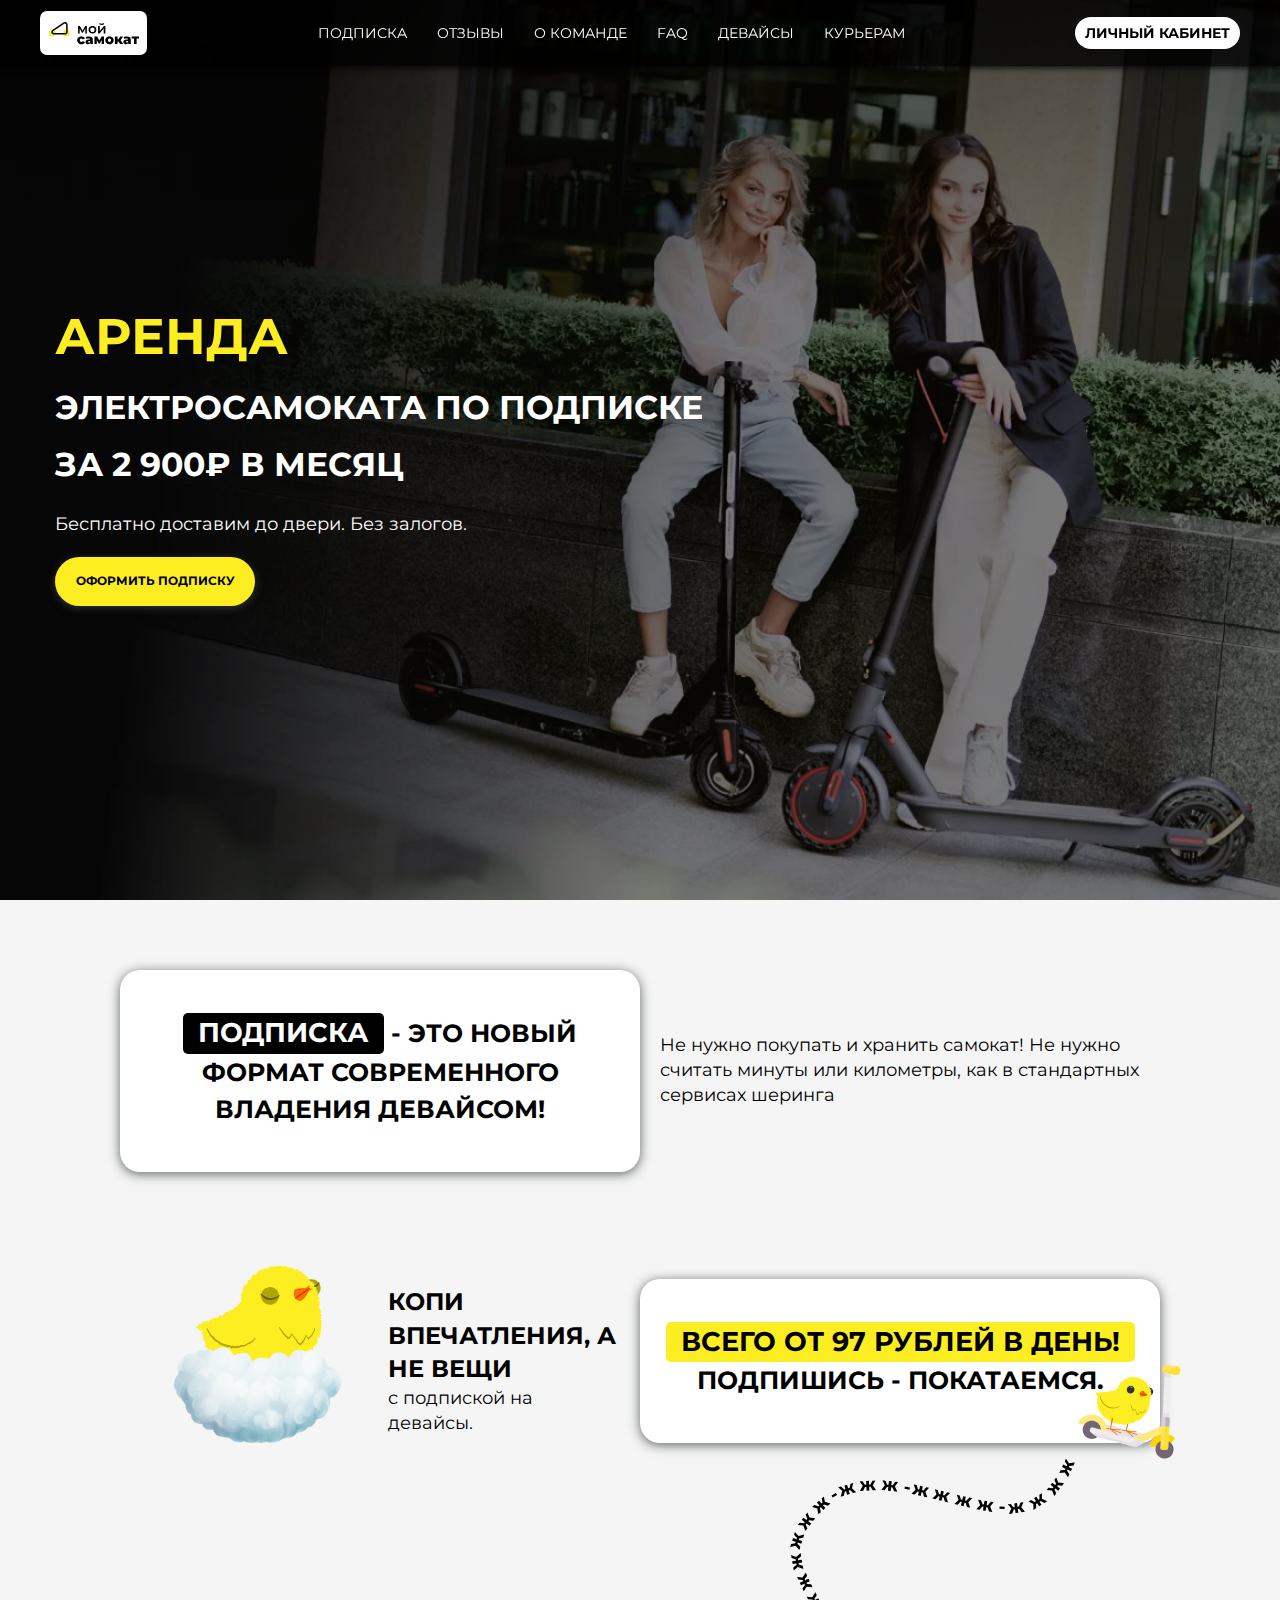
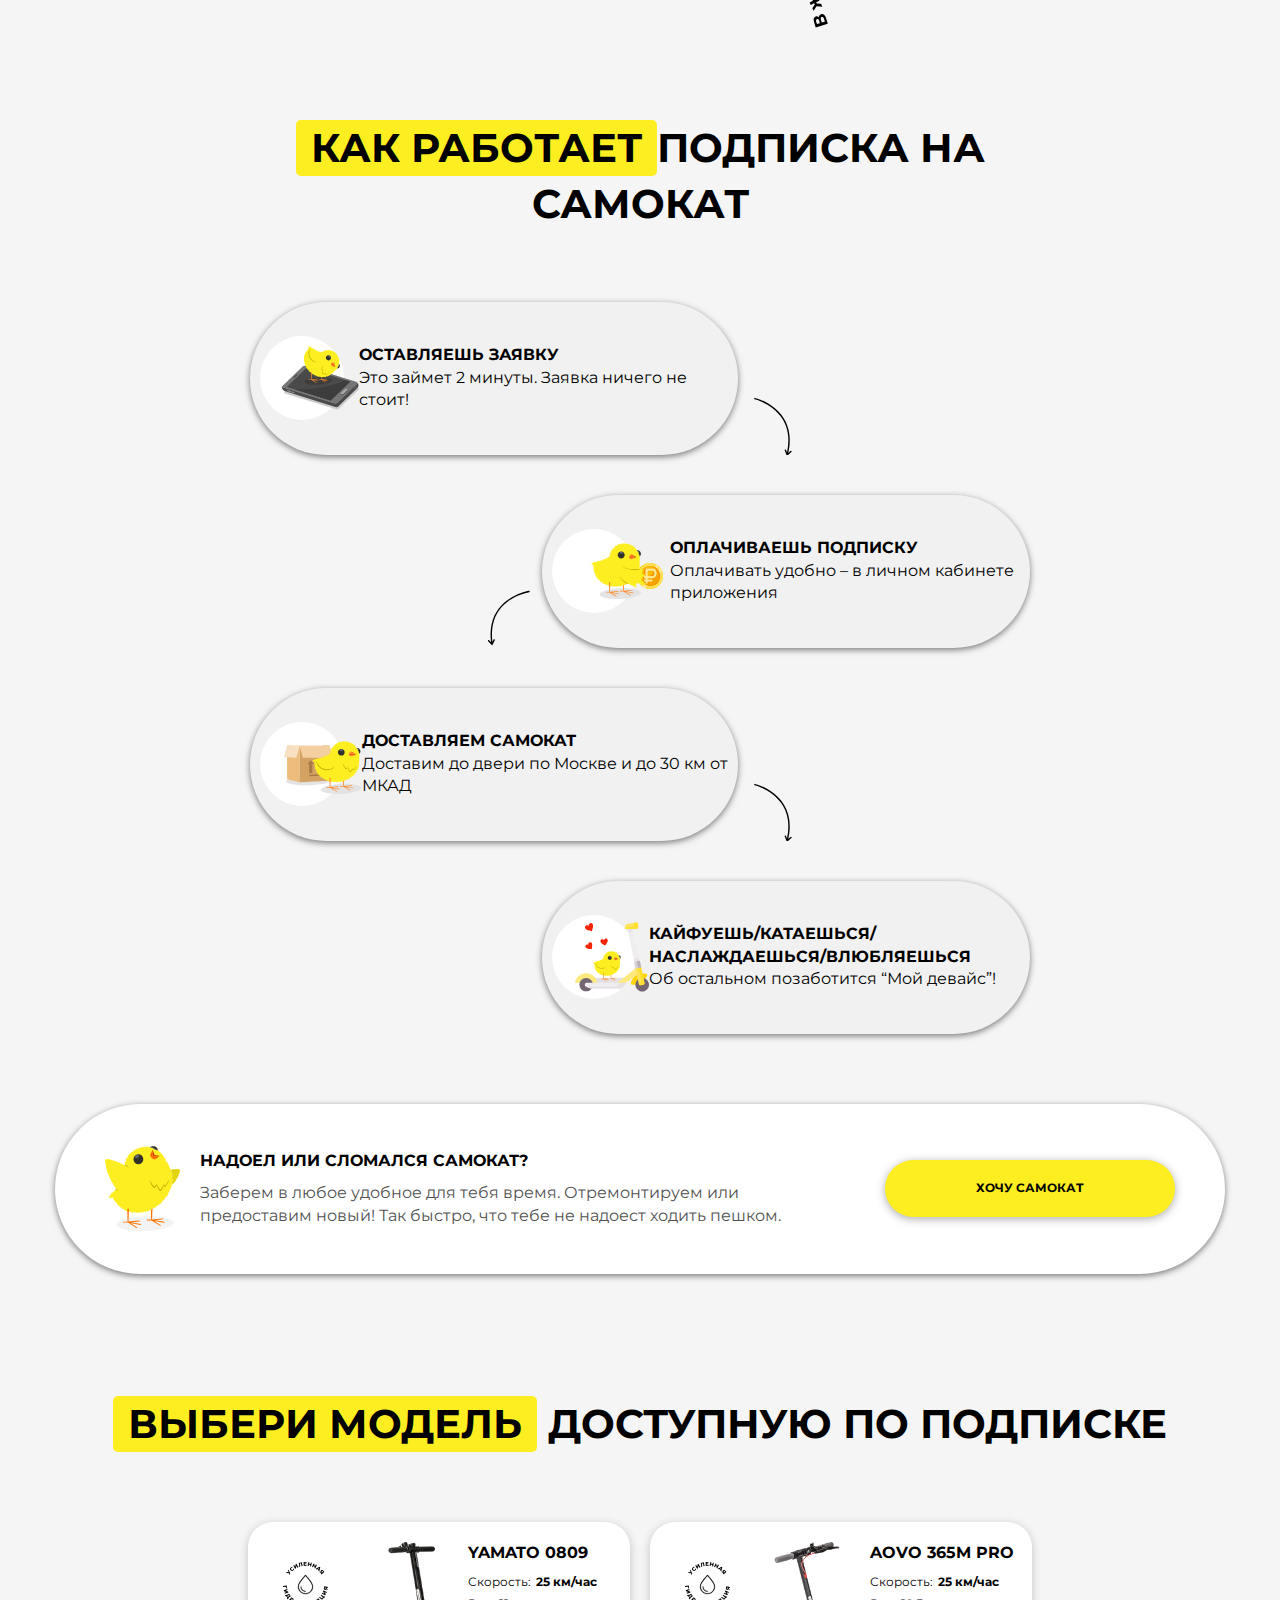
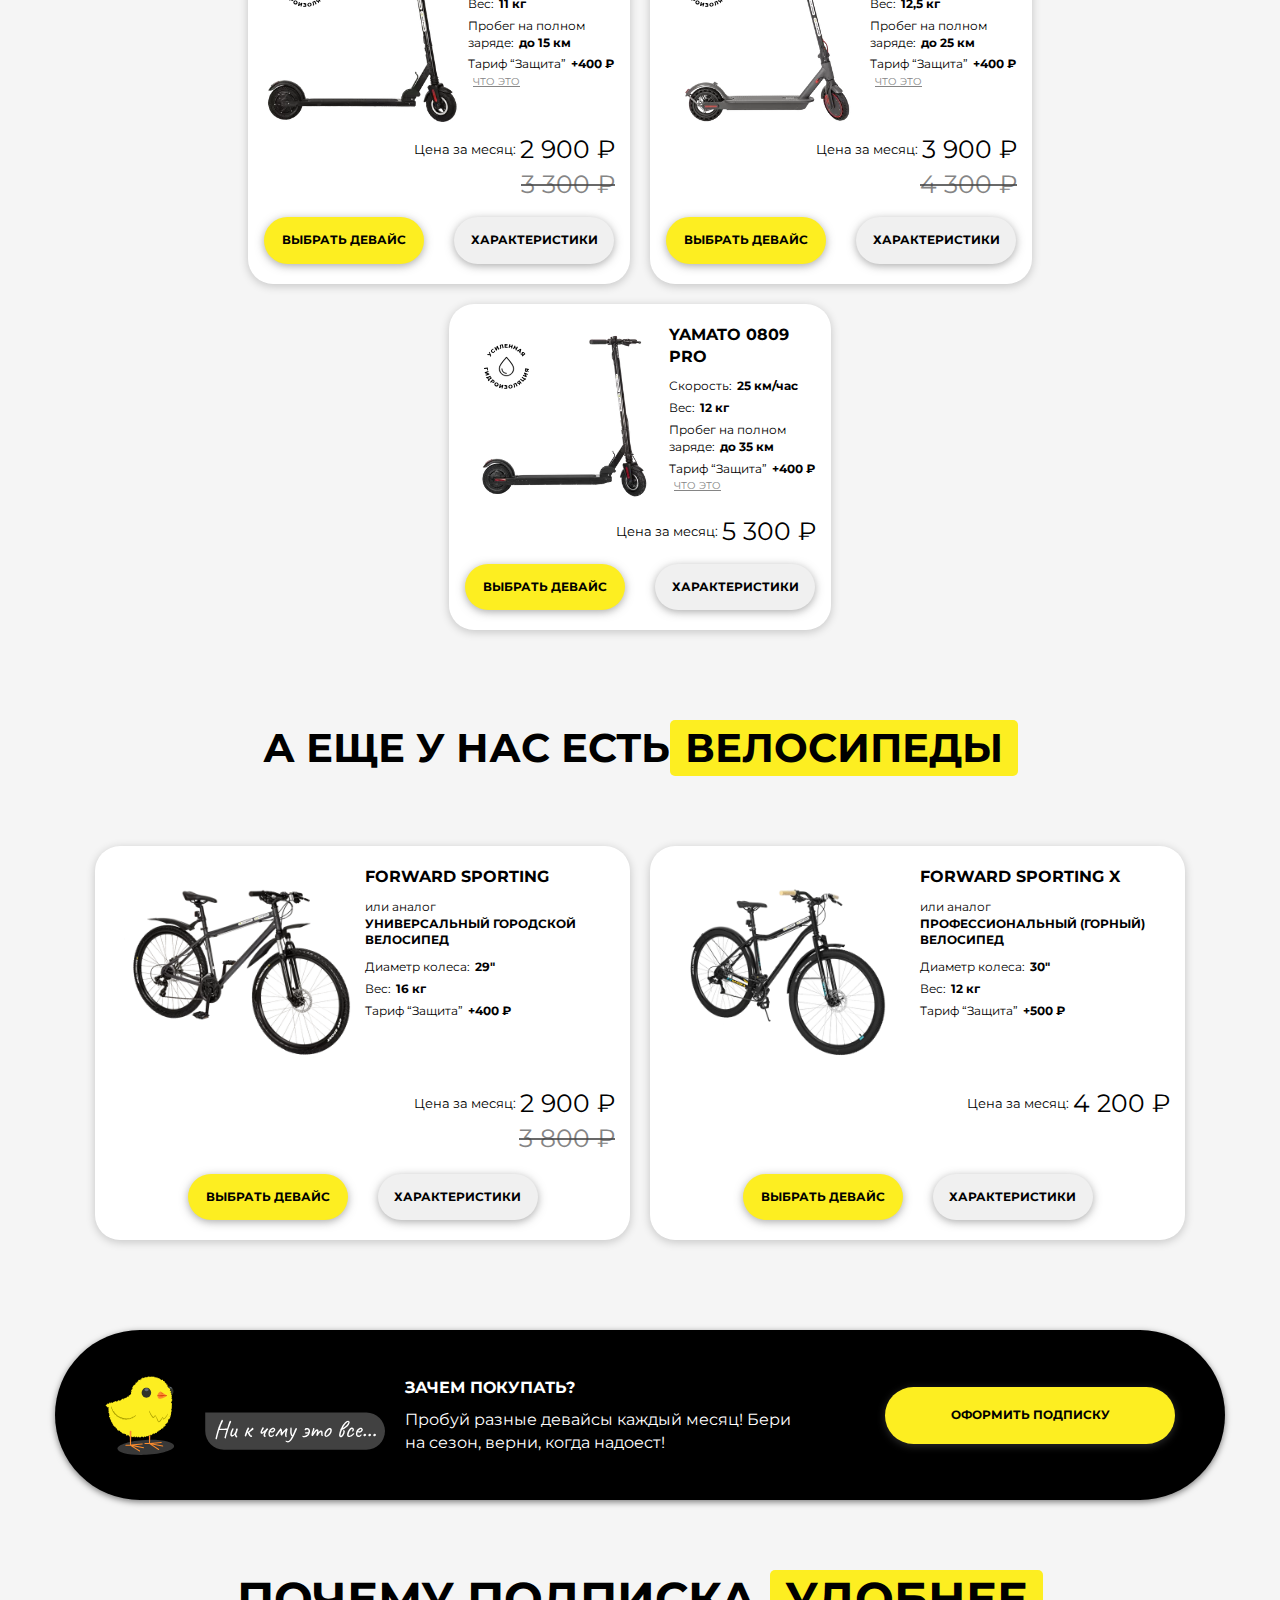
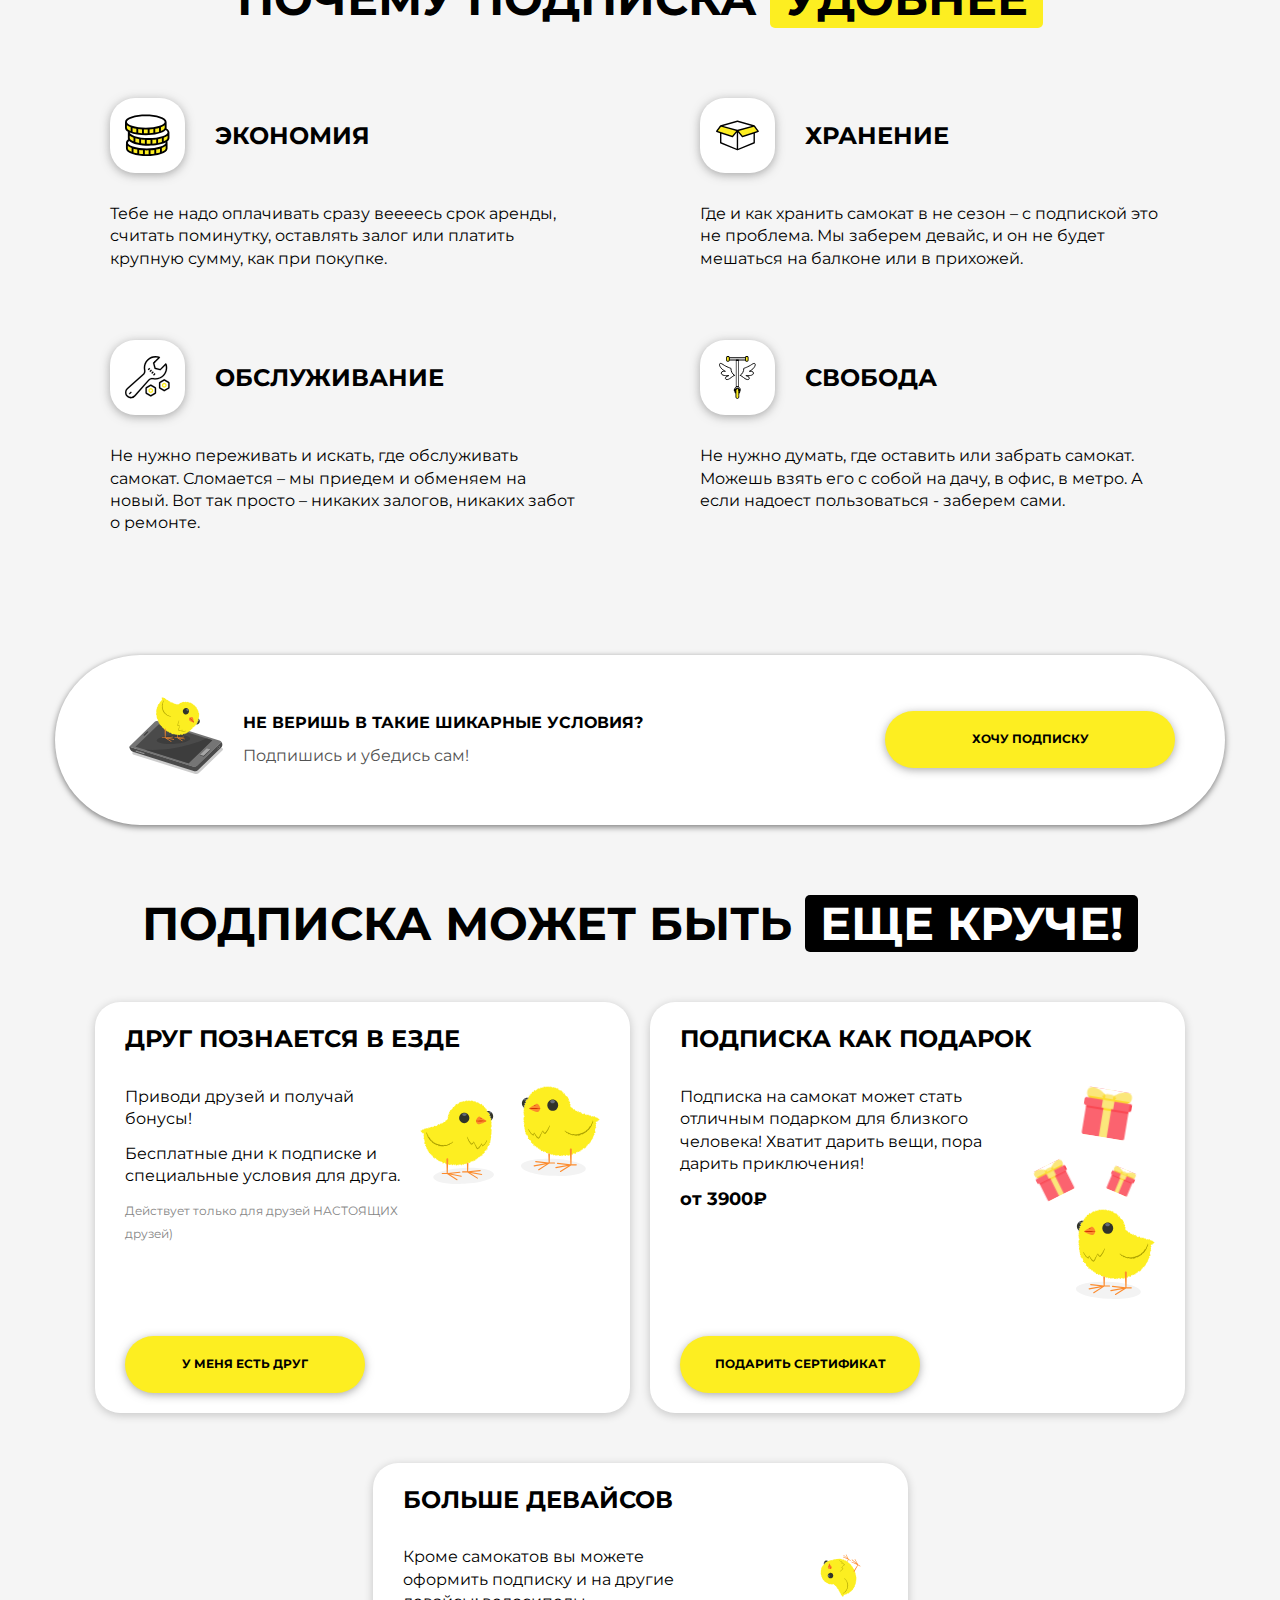
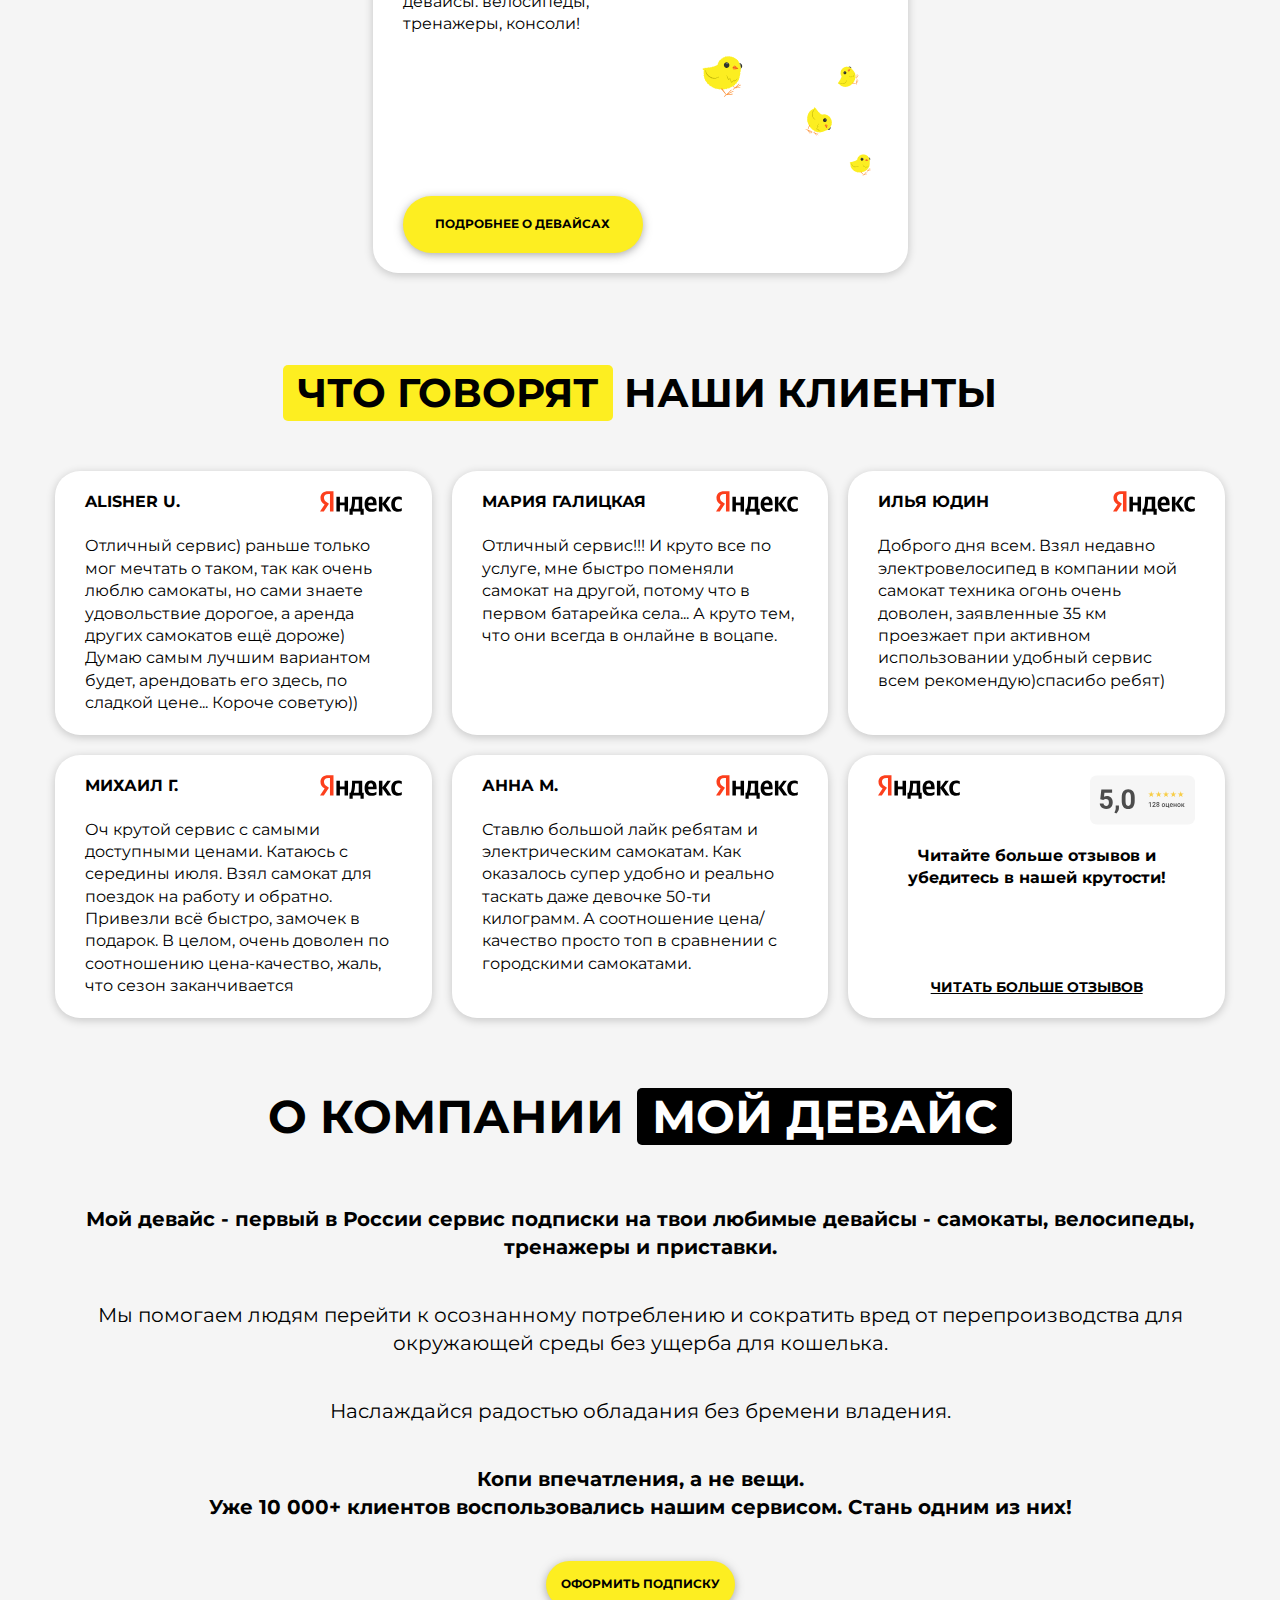
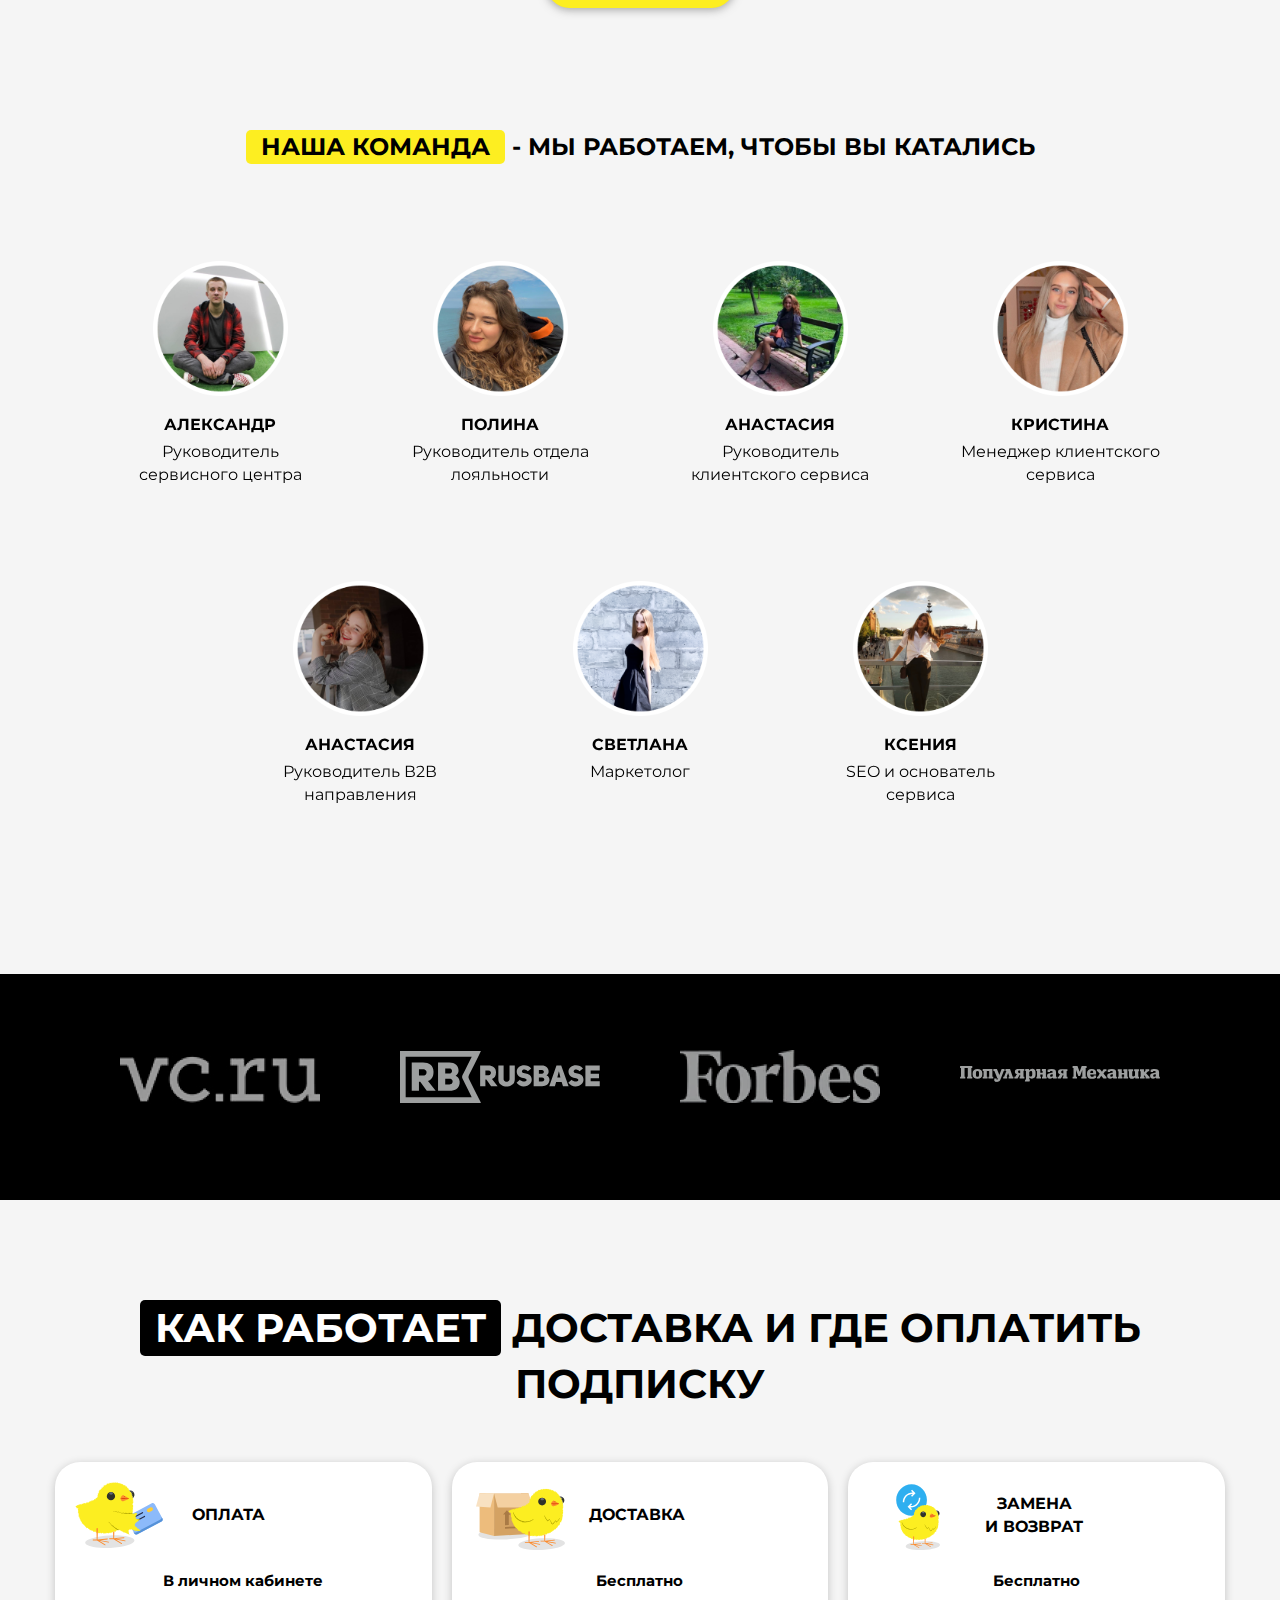
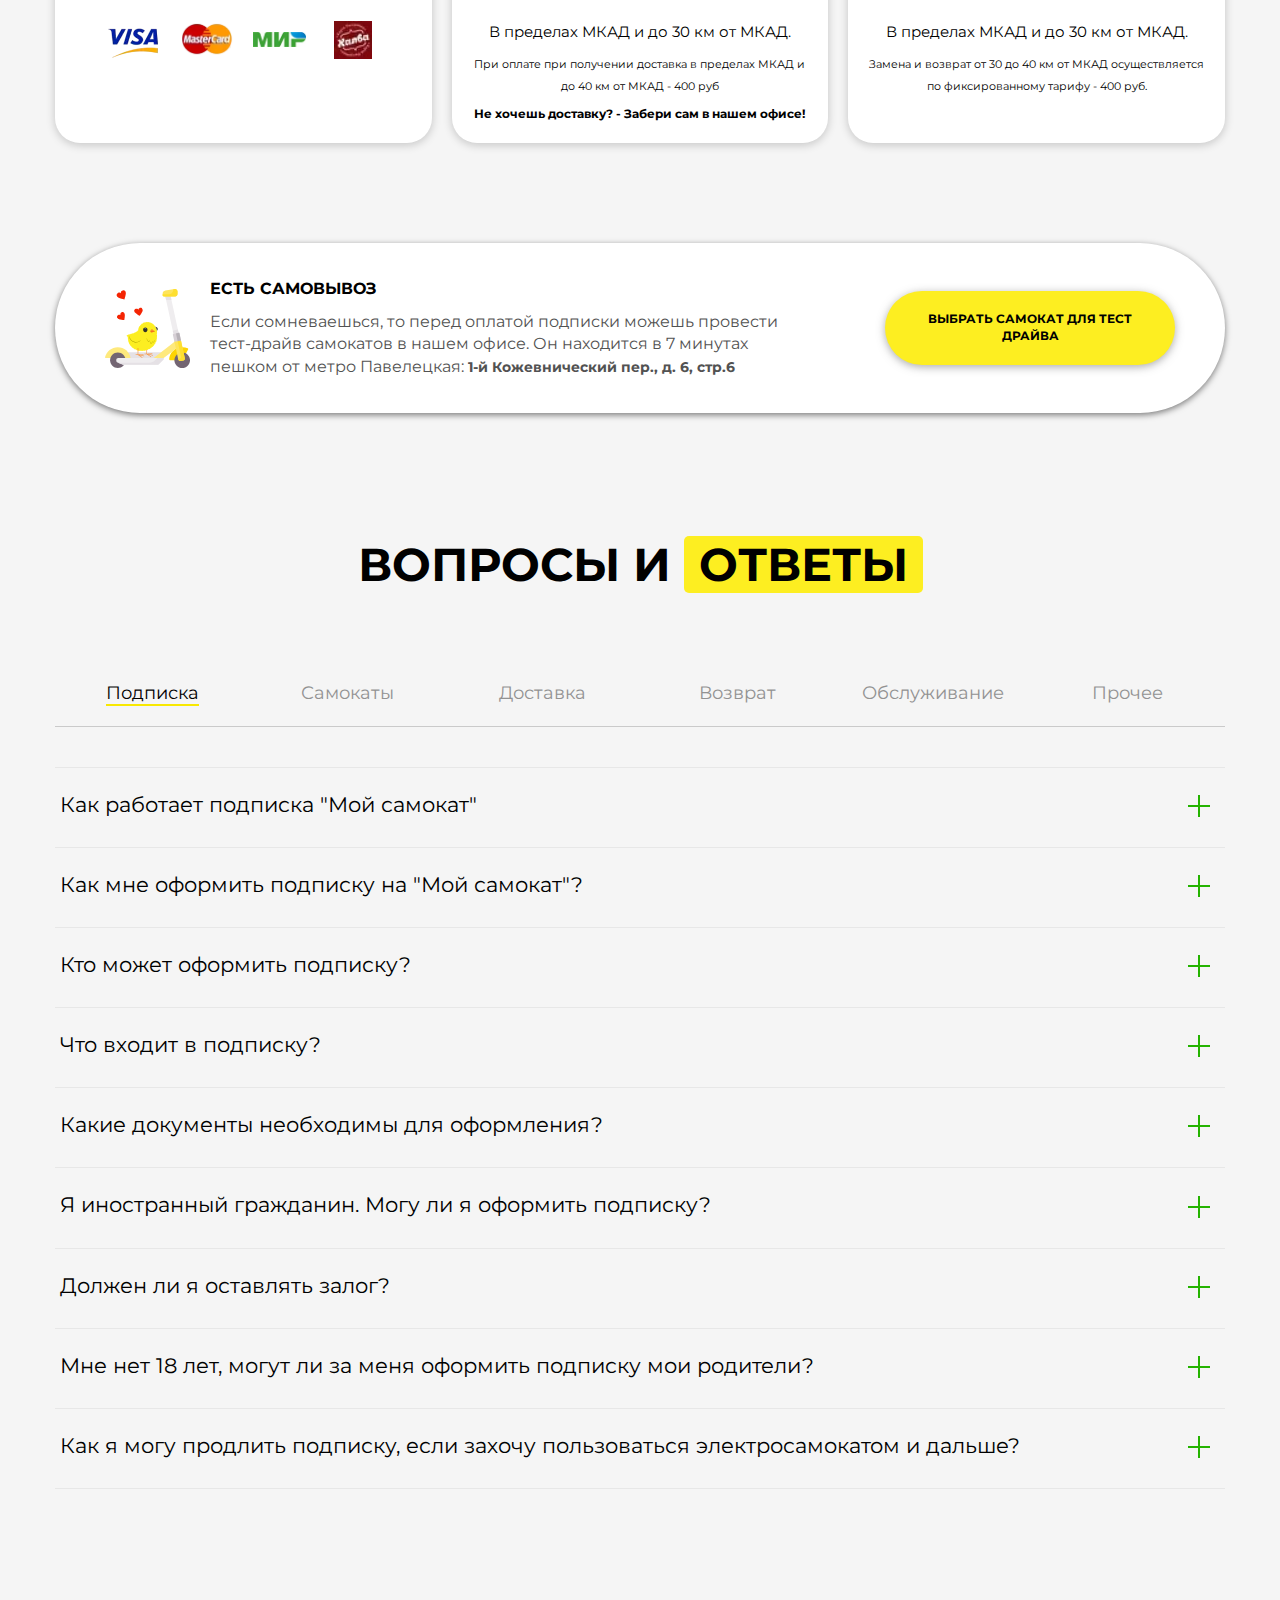
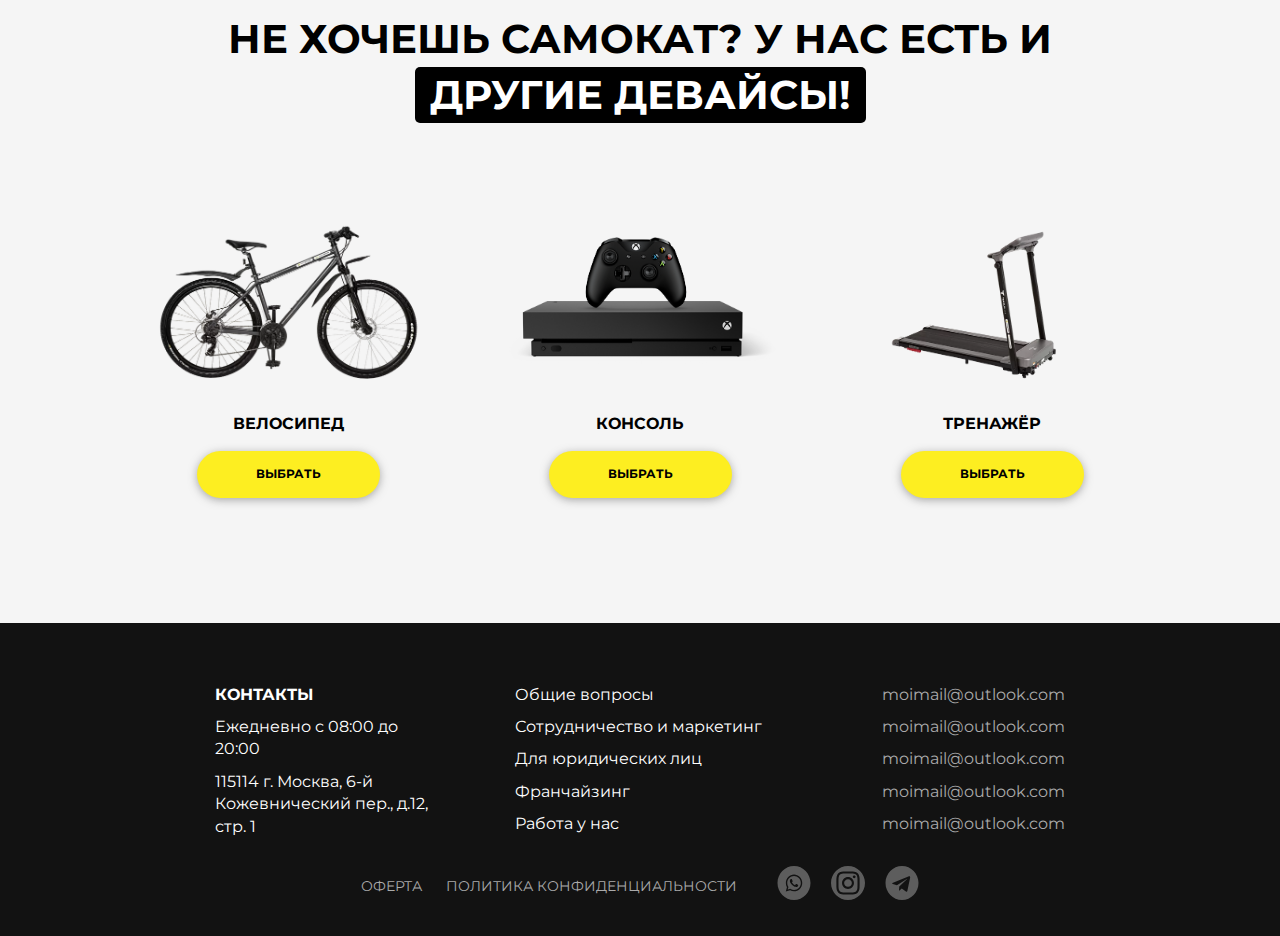
==== index.html @ 6c784801 "first commit" ====
<!DOCTYPE html>
<html lang="ru">

<head>
    <meta charset="UTF-8">
    <meta http-equiv="X-UA-Compatible" content="IE=edge">
    <meta name="viewport" content="width=device-width, initial-scale=1.0">
    <link rel="stylesheet" href="css/normalize.css">
    <link href="https://fonts.googleapis.com/css?family=Montserrat:regular,700&display=swap&subset=cyrillic-ext" rel="stylesheet">
    <link rel="stylesheet" href="css/style.css">
    <title>Аренда самокатов</title>
</head>

<body>

    <div class="wrapper">

        <div class="header-content"
            style="background-image: linear-gradient(rgba(0, 0, 0, 0.4), rgba(0, 0, 0, 0.4)), url(images/background/header-bg.webp);">
            <div class="container">
                <div class="header-content-box">
                    <button class="burger">
                        <span></span>
                    </button>
                    <nav class="header-nav nav">
                        <ul class="nav__list-device">

                            <li class="nav-item">
                                <a class="nav-link" href="#link-subscription">подписка</a>
                            </li>

                            <li class="nav-item">
                                <a class="nav-link" href="#link-reviews">отзывы</a>
                            </li>

                            <li class="nav-item">
                                <a class="nav-link" href="#link-personal">о команде</a>
                            </li>

                            <li class="nav-item">
                                <a class="nav-link" href="#link-answers">faq</a>
                            </li>

                            <li class="nav-item">
                                <a class="nav-link" href="#link-devices">девайсы</a>
                            </li>

                            <li class="nav-item">
                                <a class="nav-link" href="krutikolesa.html">курьерам</a>
                            </li>

                            <li class="nav-item item-cabinet">
                                <a class="link-cabinet" href="lk.html">личный кабинет</a>
                            </li>

                            <li class="nav-item">
                                <a class="btn header-btn" href="lk.html">Оформить подписку</a>
                            </li>
                        </ul>
                    </nav>
                    <header class="header">
                        <div class="header__body container">
                            <a class="logo">
                                <img src="images/images-svg/logo.svg" alt="Логотип компании Мой самокат">
                            </a>
                            <nav class="header-nav nav" aria-label="Меню сайта">
                                <ul class="nav__list">

                                    <li class="nav-item">
                                        <a class="nav-link" href="#link-subscription">подписка</a>
                                    </li>

                                    <li class="nav-item">
                                        <a class="nav-link" href="#link-reviews">отзывы</a>
                                    </li>

                                    <li class="nav-item">
                                        <a class="nav-link" href="#link-personal">о команде</a>
                                    </li>

                                    <li class="nav-item">
                                        <a class="nav-link" href="#link-answers">faq</a>
                                    </li>

                                    <li class="nav-item">
                                        <a class="nav-link" href="#link-devices">девайсы</a>
                                    </li>

                                    <li class="nav-item">
                                        <a class="nav-link" href="krutikolesa.html">курьерам</a>
                                    </li>

                                </ul>
                            </nav>
                            <div class="cabinet-entrance">
                                <ul class="cabinet-entrance__list">
                                    <li class="nav-item item-cabinet">
                                        <a class="nav-link link-cabinet" href="lk.html">личный кабинет</a>
                                    </li>
                                </ul>
                            </div>

                        </div>
                    </header>
                    <div class="header-info">
                        <div class="header-info-box">
                            <h1 class="header-title">
                                <span class="header-span-rent">АРЕНДА</span><br>
                                <span class="header-span">ЭЛЕКТРОСАМОКАТА ПО ПОДПИСКЕ</span><br>
                                <span class="header-span">ЗА 2 900₽ В МЕСЯЦ</span>
                            </h1>
                            <p class="header-subtitle">Бесплатно доставим до двери. Без залогов.</p>
                            <a class="btn header-btn" href="#link-subscription">Оформить подписку</a>
                        </div>
                    </div>
                </div>
            </div>
        </div>

        <main class="main">
            <div class="container">
                <section>
                    <div class="subscription">
                        <div class="subscription__body">

                            <div class="subscription__item item-block">
                                <h2 class="subscription__heading">
                                    <span class="span-black">ПОДПИСКА</span> - это новый формат современного владения
                                    девайсом!
                                </h2>
                            </div>

                            <div class="subscription__item">
                                <p class="subscription__text">
                                    Не нужно покупать и хранить самокат! Не нужно считать минуты или километры, как в
                                    стандартных сервисах шеринга
                                </p>
                            </div>

                            <div class="subscription__item">
                                <figure class="subscription__box-images">
                                    <img src="images/images-svg/item-1.svg"
                                        alt="Графическое изображение уточки на облаке">
                                </figure>
                                <div class="subscription__item-text">
                                    <h3 class="subscription__headline">
                                        КОПИ ВПЕЧАТЛЕНИЯ, А НЕ ВЕЩИ
                                    </h3>
                                    <p class="subscription__text">
                                        с подпиской на девайсы.
                                    </p>
                                </div>
                            </div>

                            <div class="subscription__item item-block item-block-bottom">
                                <h2 class="subscription__heading">
                                    <span class="span-yellow">Всего от 97 рублей в день!</span> Подпишись - покатаемся.
                                </h2>
                            </div>

                        </div>
                    </div>
                </section>
                <section>
                    <div class="subscription-works-wrapper">
                        <div class="subscription-works">
                            <h3 class="subscription-works__title">
                                <span class="span-yellow">КАК РАБОТАЕТ</span>ПОДПИСКА НА САМОКАТ
                            </h3>
                            <div class="subscription-works__body">

                                <div class="subscription-works__item">
                                    <figure class="subscription-works__works-images">
                                        <img src="images/images-svg/item-4.svg"
                                            alt="Графическое изображение уточки на мобильном телефоне">
                                    </figure>
                                    <div class="subscription-works__box-info">
                                        <h4 class="subscription-works__box-heading">
                                            Оставляешь заявку
                                        </h4>
                                        <p class="subscription-works__box-text">
                                            Это займет 2 минуты. Заявка ничего не стоит!
                                        </p>
                                    </div>
                                </div>

                                <div class="subscription-works__item">
                                    <figure class="subscription-works__works-images">
                                        <img src="images/images-svg/item-5.svg"
                                            alt="Графическое изображение уточки с рублём">
                                    </figure>
                                    <div class="subscription-works__box-info">
                                        <h4 class="subscription-works__box-heading">
                                            Оплачиваешь подписку
                                        </h4>
                                        <p class="subscription-works__box-text">
                                            Оплачивать удобно – в личном кабинете приложения
                                        </p>
                                    </div>
                                </div>

                                <div class="subscription-works__item">
                                    <figure class="subscription-works__works-images">
                                        <img src="images/images-svg/item-6.svg"
                                            alt="Графическое изображение уточки возле картонной коробки">
                                    </figure>
                                    <div class="subscription-works__box-info">
                                        <h4 class="subscription-works__box-heading">
                                            Доставляем самокат
                                        </h4>
                                        <p class="subscription-works__box-text">
                                            Доставим до двери по Москве и до 30 км от МКАД
                                        </p>
                                    </div>
                                </div>

                                <div class="subscription-works__item">
                                    <figure class="subscription-works__works-images">
                                        <img src="images/images-svg/item-7.svg"
                                            alt="Графическое изображение уточки которая влюблённо едет на электро самокате ">
                                    </figure>
                                    <div class="subscription-works__box-info">
                                        <h4 class="subscription-works__box-heading">
                                            Кайфуешь/катаешься/наслаждаешься/влюбляешься
                                        </h4>
                                        <p class="subscription-works__box-text">
                                            Об остальном позаботится “Мой девайс”!
                                        </p>
                                    </div>
                                </div>

                            </div>
                        </div>
                        <div class="benefits-row tired-broken">
                            <div class="benefits-row__info-inner">
                                <div class="benefits-row__inner-cell">
                                    <figure class="benefits-row__box-images">
                                        <img src="images/images-svg/item-8.svg" alt="Графическое изображение уточки">
                                    </figure>
                                    <div class="benefits-row__info">
                                        <h4 class="benefits-row__box-heading">
                                            Надоел или сломался самокат?
                                        </h4>
                                        <p class="benefits-row__text">
                                            Заберем в любое удобное для тебя время. Отремонтируем или предоставим новый!
                                            Так быстро, что тебе не надоест ходить пешком.
                                        </p>
                                    </div>
                                </div>
                            </div>
                            <a class="btn benefits-row__btn" href="#link-subscription">хочу самокат</a>
                        </div>
                    </div>
                </section>
                <a id="link-subscription" class="nav-link-subscription"></a>
                <section>
                    <div class="choose-model">
                        <h3 class="choose-model__title">
                            <span class="span-yellow">ВЫБЕРИ МОДЕЛЬ</span> ДОСТУПНУЮ ПО ПОДПИСКЕ
                        </h3>
                        <ul class="choose-model__body" aria-label="ВЫБЕРИ МОДЕЛЬ ДОСТУПНУЮ ПО ПОДПИСКЕ">

                            <li class="choose-model__column">
                                <div class="choose-model__item card">

                                    <div class="choose-model__product">
                                        <figure class="choose-model__box-images">
                                            <img src="images/products/product-1.webp"
                                                alt="На фотографии модель электрического самоката Yamato 0809">
                                        </figure>

                                        <div class="choose-model__box-info">
                                            <h4 class="choose-model__heading">
                                                Yamato 0809
                                            </h4>
                                            <ul class="choose-model__list">

                                                <li class="choose-model__list-item">
                                                    <span>Скорость:</span>
                                                    <span>25 км/час</span>
                                                </li>

                                                <li class="choose-model__list-item">
                                                    <span>Вес:</span>
                                                    <span>11 кг</span>
                                                </li>

                                                <li class="choose-model__list-item">
                                                    <span>Пробег на полном заряде:</span>
                                                    <span>до 15 км</span>
                                                </li>

                                                <li class="choose-model__list-item">
                                                    <span>Тариф “Защита”</span>
                                                    <span>+400 ₽</span><a>Что это</a>
                                                </li>
                                            </ul>
                                        </div>
                                    </div>

                                    <div class="choose-model__price">
                                        <span>Цена за месяц:</span>
                                        <span>2 900 ₽</span><br>
                                        <span class="choose-model__price-stop">3 300 ₽</span>
                                    </div>

                                    <div class="choose-model__button">
                                        <button data-href="popup1"
                                            class="btn choose-model__btn choose-model__device popup-link">
                                            Выбрать девайс
                                        </button>
                                        <!-- modal-start -->
                                        <div id="popup1" class="popup" role="alert">
                                            <div class="popup__body">
                                                <div class="popup__content">
                                                    <button type="button" class="popup__close close-popup"
                                                        aria-label="закрыть модальное окно"></button>

                                                    <form class="popup__form" action="#" method="post">
                                                        <fieldset class="popup__form-container">

                                                            <legend class="popup__title">
                                                                Оформить подписку
                                                            </legend>
                                                            <label class="popup__pgf">
                                                                <input type="text" name="name-user"
                                                                    placeholder="Ваше имя" required>
                                                            </label>
                                                            <label class="popup__pgf">
                                                                <input type="tel" name="phone"
                                                                    placeholder="Номер телефона" required>
                                                            </label>
                                                            <label class="popup__pgf">
                                                                <span>Девайсы</span>
                                                                <select name="devices[]">
                                                                    <option
                                                                        value="Самокат Yamato 0809 (от 2400 ₽/месяц)">
                                                                        Самокат Yamato 0809 (от 2400 ₽/месяц)
                                                                    </option>
                                                                    <option
                                                                        value="Самокат Aovo 365M Pro (от 3300 ₽/месяц)">
                                                                        Самокат Aovo 365M Pro (от 3300 ₽/месяц)
                                                                    </option>
                                                                    <option
                                                                        value="Самокат Yamato 0809 Pro (от 3500 ₽/месяц)">
                                                                        Самокат Yamato 0809 Pro (от 3500 ₽/месяц)
                                                                    </option>
                                                                    <option
                                                                        value="Велосипед Forward Sporting (от 2400 ₽/месяц)">
                                                                        Велосипед Forward Sporting (от 2400 ₽/месяц)
                                                                    </option>
                                                                    <option
                                                                        value="Велосипед Forward Sporting X (от 2900 ₽/месяц)">
                                                                        Велосипед Forward Sporting X (от 2900 ₽/месяц)
                                                                    </option>
                                                                    <option
                                                                        value="Нужна консультация по выбору девайса (бесплатно)">
                                                                        Нужна консультация по выбору девайса (бесплатно)
                                                                    </option>
                                                                </select>
                                                            </label>
                                                            <label class="popup__pgf">
                                                                <span>Введите промокод (если есть)</span>
                                                                <input type="text" name="promo-text"
                                                                    placeholder="Промокод">
                                                            </label>
                                                            <label class="popup__pgf">
                                                                <span>Способ получения</span>
                                                                <select name="Method-obtaining[]">
                                                                    <option value="Самовывоз (Бесплатно)">
                                                                        Самовывоз (Бесплатно)
                                                                    </option>
                                                                    <option value="Доставка курьером (Бесплатно)">
                                                                        Доставка курьером (Бесплатно)
                                                                    </option>
                                                                </select>
                                                            </label>
                                                            <label class="popup__pgf">
                                                                <span>Удобный способ связи</span>
                                                                <select name="way-communication[]">
                                                                    <option value="Звонок">
                                                                        Звонок
                                                                    </option>
                                                                    <option value="WhatsApp">
                                                                        WhatsApp
                                                                    </option>
                                                                </select>
                                                            </label>

                                                            <button class="btn popup__btn" type="submit">
                                                                Оформить
                                                            </button>
                                                            <p class="popup__text">
                                                                Нажимая кнопку "Оформить", вы соглашаетесь с <a
                                                                    class="popup__link" href="policy.html">политикой
                                                                    обработки персональных данных.</a>
                                                            </p>

                                                        </fieldset>
                                                    </form>

                                                </div>
                                            </div>
                                        </div>
                                        <!-- modal-end -->
                                        <button data-href="popup-yamato0809"
                                            class="btn choose-model__btn choose-model__specifications popup-link">
                                            Характеристики
                                        </button>
                                        <!-- modal-start -->
                                        <div id="popup-yamato0809" class="popup popup-specifications" role="alert">
                                            <div class="popup__body popup__body-specifications">
                                                <div class="popup__content popup-specifications__content">
                                                    <button type="button" class="popup__close close-popup"
                                                        aria-label="закрыть модальное окно"></button>

                                                    <h4 class="popup__specifications-title">
                                                        Характеристики <span class="span-yellow">Yamato 0809</span>
                                                    </h4>
                                                    <div class="popup__specifications-container">
                                                        <ul class="popup-specifications__list">
                                                            <li class="popup-specifications__item">
                                                                Вес: <span>11 кг</span>
                                                            </li>
                                                            <li class="popup-specifications__item">
                                                                Габариты (ДхШхВ): <span>109х43х103 см</span>
                                                            </li>
                                                            <li class="popup-specifications__item">
                                                                Высота руля: <span>90 см от дэки до ручек
                                                                    (нерегулируемая)</span>
                                                            </li>
                                                        </ul>
                                                        <ul class="popup-specifications__list">
                                                            <li class="popup-specifications__item">
                                                                Размер колес: <span>8 дюймов</span>
                                                            </li>
                                                            <li class="popup-specifications__item">
                                                                Колеса: <span>заднее безвоздушное, переднее
                                                                    надувное</span>
                                                            </li>
                                                            <li class="popup-specifications__item">
                                                                Тормоз: <span>ручной электрический</span>
                                                            </li>
                                                        </ul>
                                                        <ul class="popup-specifications__list">
                                                            <li class="popup-specifications__item">
                                                                Максимальная нагрузка: <span>120 кг</span>
                                                            </li>
                                                            <li class="popup-specifications__item">
                                                                Максимальная скорость: <span>25 км/ч</span>
                                                            </li>
                                                            <li class="popup-specifications__item">
                                                                Пробег на одном заряде: <span>до 15 км</span>
                                                            </li>
                                                        </ul>
                                                        <ul class="popup-specifications__list">
                                                            <li class="popup-specifications__item">
                                                                Защита от влаги и пыли: <span>IP-65 (усиленная влаго- и
                                                                    пылезащита, можно ездить в дождь)</span>
                                                            </li>
                                                        </ul>
                                                    </div>

                                                </div>
                                            </div>
                                        </div>
                                        <!-- modal-end -->
                                    </div>
                                </div>
                            </li>

                            <li class="choose-model__column">
                                <div class="choose-model__item card">

                                    <div class="choose-model__product">
                                        <figure class="choose-model__box-images">
                                            <img src="images/products/product-2.webp"
                                                alt="На фотографии модель электрического самоката Aovo 365M Pro">
                                        </figure>

                                        <div class="choose-model__box-info">
                                            <h4 class="choose-model__heading">
                                                Aovo 365M Pro
                                            </h4>
                                            <ul class="choose-model__list">

                                                <li class="choose-model__list-item">
                                                    <span>Скорость:</span>
                                                    <span>25 км/час</span>
                                                </li>

                                                <li class="choose-model__list-item">
                                                    <span>Вес:</span>
                                                    <span>12,5 кг</span>
                                                </li>

                                                <li class="choose-model__list-item">
                                                    <span>Пробег на полном заряде:</span>
                                                    <span>до 25 км</span>
                                                </li>

                                                <li class="choose-model__list-item">
                                                    <span>Тариф “Защита”</span>
                                                    <span>+400 ₽</span><a>Что это</a>
                                                </li>
                                            </ul>
                                        </div>
                                    </div>

                                    <div class="choose-model__price">
                                        <span>Цена за месяц:</span>
                                        <span>3 900 ₽</span><br>
                                        <span class="choose-model__price-stop">4 300 ₽</span>
                                    </div>

                                    <div class="choose-model__button">
                                        <button data-href="popup2"
                                            class="btn choose-model__btn choose-model__device popup-link">
                                            Выбрать девайс
                                        </button>
                                        <!-- modal-start -->
                                        <div id="popup2" class="popup" role="alert">
                                            <div class="popup__body">
                                                <div class="popup__content">
                                                    <button type="button" class="popup__close close-popup"
                                                        aria-label="закрыть модальное окно"></button>

                                                    <form class="popup__form" action="#" method="post">
                                                        <fieldset class="popup__form-container">

                                                            <legend class="popup__title">
                                                                Оформить подписку
                                                            </legend>
                                                            <label class="popup__pgf">
                                                                <input type="text" name="name-user"
                                                                    placeholder="Ваше имя" required>
                                                            </label>
                                                            <label class="popup__pgf">
                                                                <input type="tel" name="phone"
                                                                    placeholder="Номер телефона" required>
                                                            </label>
                                                            <label class="popup__pgf">
                                                                <span>Девайсы</span>
                                                                <select name="devices[]">
                                                                    <option
                                                                        value="Самокат Yamato 0809 (от 2400 ₽/месяц)">
                                                                        Самокат Yamato 0809 (от 2400 ₽/месяц)
                                                                    </option>
                                                                    <option
                                                                        value="Самокат Aovo 365M Pro (от 3300 ₽/месяц)">
                                                                        Самокат Aovo 365M Pro (от 3300 ₽/месяц)
                                                                    </option>
                                                                    <option
                                                                        value="Самокат Yamato 0809 Pro (от 3500 ₽/месяц)">
                                                                        Самокат Yamato 0809 Pro (от 3500 ₽/месяц)
                                                                    </option>
                                                                    <option
                                                                        value="Велосипед Forward Sporting (от 2400 ₽/месяц)">
                                                                        Велосипед Forward Sporting (от 2400 ₽/месяц)
                                                                    </option>
                                                                    <option
                                                                        value="Велосипед Forward Sporting X (от 2900 ₽/месяц)">
                                                                        Велосипед Forward Sporting X (от 2900 ₽/месяц)
                                                                    </option>
                                                                    <option
                                                                        value="Нужна консультация по выбору девайса (бесплатно)">
                                                                        Нужна консультация по выбору девайса (бесплатно)
                                                                    </option>
                                                                </select>
                                                            </label>
                                                            <label class="popup__pgf">
                                                                <span>Введите промокод (если есть)</span>
                                                                <input type="text" name="promo-text"
                                                                    placeholder="Промокод">
                                                            </label>
                                                            <label class="popup__pgf">
                                                                <span>Способ получения</span>
                                                                <select name="Method-obtaining[]">
                                                                    <option value="Самовывоз (Бесплатно)">
                                                                        Самовывоз (Бесплатно)
                                                                    </option>
                                                                    <option value="Доставка курьером (Бесплатно)">
                                                                        Доставка курьером (Бесплатно)
                                                                    </option>
                                                                </select>
                                                            </label>
                                                            <label class="popup__pgf">
                                                                <span>Удобный способ связи</span>
                                                                <select name="way-communication[]">
                                                                    <option value="Звонок">
                                                                        Звонок
                                                                    </option>
                                                                    <option value="WhatsApp">
                                                                        WhatsApp
                                                                    </option>
                                                                </select>
                                                            </label>

                                                            <button class="btn popup__btn" type="submit">
                                                                Оформить
                                                            </button>
                                                            <p class="popup__text">
                                                                Нажимая кнопку "Оформить", вы соглашаетесь с <a
                                                                    class="popup__link" href="policy.html">политикой
                                                                    обработки персональных данных.</a>
                                                            </p>

                                                        </fieldset>
                                                    </form>

                                                </div>
                                            </div>
                                        </div>
                                        <!-- modal-end -->
                                        <button data-href="popup-aovo365MPro"
                                            class="btn choose-model__btn choose-model__specifications popup-link">
                                            Характеристики
                                        </button>
                                        <!-- modal-start -->
                                        <div id="popup-aovo365MPro" class="popup popup-specifications" role="alert">
                                            <div class="popup__body">
                                                <div class="popup__content popup-specifications__content">
                                                    <button type="button" class="popup__close close-popup"
                                                        aria-label="закрыть модальное окно"></button>

                                                    <h4 class="popup__specifications-title">
                                                        Характеристики <span class="span-yellow">Aovo 365M Pro</span>
                                                    </h4>

                                                    <div class="popup__specifications-container">
                                                        <ul class="popup-specifications__list">
                                                            <li class="popup-specifications__item">
                                                                Вес: <span>12.5 кг</span>
                                                            </li>
                                                            <li class="popup-specifications__item">
                                                                Габариты (ДхШхВ): <span>107х43х110 см</span>
                                                            </li>
                                                            <li class="popup-specifications__item">
                                                                Высота руля: <span>95 см от дэки до ручек
                                                                    (нерегулируемая)</span>
                                                            </li>
                                                        </ul>
                                                        <ul class="popup-specifications__list">
                                                            <li class="popup-specifications__item">
                                                                Размер колес: <span>8.5 дюймов</span>
                                                            </li>
                                                            <li class="popup-specifications__item">
                                                                Колеса: <span>безвоздушные</span>
                                                            </li>
                                                            <li class="popup-specifications__item">
                                                                Тормоз: <span>ручной дисковой</span>
                                                            </li>
                                                        </ul>
                                                        <ul class="popup-specifications__list">
                                                            <li class="popup-specifications__item">
                                                                Максимальная нагрузка: <span>120 кг</span>
                                                            </li>
                                                            <li class="popup-specifications__item">
                                                                Максимальная скорость: <span>25 км/ч</span>
                                                            </li>
                                                            <li class="popup-specifications__item">
                                                                Пробег на одном заряде: <span>до 25 км</span>
                                                            </li>
                                                        </ul>
                                                        <ul class="popup-specifications__list">
                                                            <li class="popup-specifications__item">
                                                                Защита от влаги и пыли: <span>IP-65 (усиленная влаго- и
                                                                    пылезащита, можно ездить в дождь)</span>
                                                            </li>
                                                        </ul>
                                                    </div>

                                                </div>
                                            </div>
                                        </div>
                                        <!-- modal-end -->
                                    </div>

                                </div>
                            </li>

                            <li class="choose-model__column">
                                <div class="choose-model__item card">

                                    <div class="choose-model__product">
                                        <figure class="choose-model__box-images">
                                            <img src="images/products/product-3.webp"
                                                alt="На фотографии модель электрического самоката Yamato 0809 Pro">
                                        </figure>

                                        <div class="choose-model__box-info">
                                            <h4 class="choose-model__heading">
                                                Yamato 0809 Pro
                                            </h4>
                                            <ul class="choose-model__list">

                                                <li class="choose-model__list-item">
                                                    <span>Скорость:</span>
                                                    <span>25 км/час</span>
                                                </li>

                                                <li class="choose-model__list-item">
                                                    <span>Вес:</span>
                                                    <span>12 кг</span>
                                                </li>

                                                <li class="choose-model__list-item">
                                                    <span>Пробег на полном заряде:</span>
                                                    <span>до 35 км</span>
                                                </li>

                                                <li class="choose-model__list-item">
                                                    <span>Тариф “Защита”</span>
                                                    <span>+400 ₽</span><a>Что это</a>
                                                </li>
                                            </ul>
                                        </div>
                                    </div>

                                    <div class="choose-model__price">
                                        <span>Цена за месяц:</span>
                                        <span>5 300 ₽</span><br>
                                    </div>

                                    <div class="choose-model__button">
                                        <button data-href="popup3"
                                            class="btn choose-model__btn choose-model__device popup-link">
                                            Выбрать девайс
                                        </button>
                                        <!-- modal-start -->
                                        <div id="popup3" class="popup" role="alert">
                                            <div class="popup__body">
                                                <div class="popup__content">
                                                    <button type="button" class="popup__close close-popup"
                                                        aria-label="закрыть модальное окно"></button>

                                                    <form class="popup__form" action="#" method="post">
                                                        <fieldset class="popup__form-container">

                                                            <legend class="popup__title">
                                                                Оформить подписку
                                                            </legend>
                                                            <label class="popup__pgf">
                                                                <input type="text" name="name-user"
                                                                    placeholder="Ваше имя" required>
                                                            </label>
                                                            <label class="popup__pgf">
                                                                <input type="tel" name="phone"
                                                                    placeholder="Номер телефона" required>
                                                            </label>
                                                            <label class="popup__pgf">
                                                                <span>Девайсы</span>
                                                                <select name="devices[]">
                                                                    <option
                                                                        value="Самокат Yamato 0809 (от 2400 ₽/месяц)">
                                                                        Самокат Yamato 0809 (от 2400 ₽/месяц)
                                                                    </option>
                                                                    <option
                                                                        value="Самокат Aovo 365M Pro (от 3300 ₽/месяц)">
                                                                        Самокат Aovo 365M Pro (от 3300 ₽/месяц)
                                                                    </option>
                                                                    <option
                                                                        value="Самокат Yamato 0809 Pro (от 3500 ₽/месяц)">
                                                                        Самокат Yamato 0809 Pro (от 3500 ₽/месяц)
                                                                    </option>
                                                                    <option
                                                                        value="Велосипед Forward Sporting (от 2400 ₽/месяц)">
                                                                        Велосипед Forward Sporting (от 2400 ₽/месяц)
                                                                    </option>
                                                                    <option
                                                                        value="Велосипед Forward Sporting X (от 2900 ₽/месяц)">
                                                                        Велосипед Forward Sporting X (от 2900 ₽/месяц)
                                                                    </option>
                                                                    <option
                                                                        value="Нужна консультация по выбору девайса (бесплатно)">
                                                                        Нужна консультация по выбору девайса (бесплатно)
                                                                    </option>
                                                                </select>
                                                            </label>
                                                            <label class="popup__pgf">
                                                                <span>Введите промокод (если есть)</span>
                                                                <input type="text" name="promo-text"
                                                                    placeholder="Промокод">
                                                            </label>
                                                            <label class="popup__pgf">
                                                                <span>Способ получения</span>
                                                                <select name="Method-obtaining[]">
                                                                    <option value="Самовывоз (Бесплатно)">
                                                                        Самовывоз (Бесплатно)
                                                                    </option>
                                                                    <option value="Доставка курьером (Бесплатно)">
                                                                        Доставка курьером (Бесплатно)
                                                                    </option>
                                                                </select>
                                                            </label>
                                                            <label class="popup__pgf">
                                                                <span>Удобный способ связи</span>
                                                                <select name="way-communication[]">
                                                                    <option value="Звонок">
                                                                        Звонок
                                                                    </option>
                                                                    <option value="WhatsApp">
                                                                        WhatsApp
                                                                    </option>
                                                                </select>
                                                            </label>

                                                            <button class="btn popup__btn" type="submit">
                                                                Оформить
                                                            </button>
                                                            <p class="popup__text">
                                                                Нажимая кнопку "Оформить", вы соглашаетесь с <a
                                                                    class="popup__link" href="policy.html">политикой
                                                                    обработки персональных данных.</a>
                                                            </p>

                                                        </fieldset>
                                                    </form>

                                                </div>
                                            </div>
                                        </div>
                                        <!-- modal-end -->
                                        <button data-href="popup-yamato0809Pro"
                                            class="btn choose-model__btn choose-model__specifications popup-link">
                                            Характеристики
                                        </button>
                                        <!-- modal-start -->
                                        <div id="popup-yamato0809Pro" class="popup popup-specifications" role="alert">
                                            <div class="popup__body">
                                                <div class="popup__content popup-specifications__content">
                                                    <button type="button" class="popup__close close-popup"
                                                        aria-label="закрыть модальное окно"></button>

                                                    <h4 class="popup__specifications-title">
                                                        Характеристики <span class="span-yellow">Yamato 0809 Pro</span>
                                                    </h4>

                                                    <div class="popup__specifications-container">
                                                        <ul class="popup-specifications__list">
                                                            <li class="popup-specifications__item">
                                                                Вес: <span>12 кг</span>
                                                            </li>
                                                            <li class="popup-specifications__item">
                                                                Габариты (ДхШхВ): <span>109х43х103 см</span>
                                                            </li>
                                                            <li class="popup-specifications__item">
                                                                Высота руля: <span>90 см от дэки до ручек
                                                                    (нерегулируемая)</span>
                                                            </li>
                                                        </ul>
                                                        <ul class="popup-specifications__list">
                                                            <li class="popup-specifications__item">
                                                                Размер колес: <span>8 дюймов</span>
                                                            </li>
                                                            <li class="popup-specifications__item">
                                                                Колеса: <span>заднее безвоздушное, переднее
                                                                    надувное</span>
                                                            </li>
                                                            <li class="popup-specifications__item">
                                                                Тормоз: <span>ручной электрический</span>
                                                            </li>
                                                        </ul>
                                                        <ul class="popup-specifications__list">
                                                            <li class="popup-specifications__item">
                                                                Максимальная нагрузка: <span>120 кг</span>
                                                            </li>
                                                            <li class="popup-specifications__item">
                                                                Максимальная скорость: <span>25 км/ч</span>
                                                            </li>
                                                            <li class="popup-specifications__item">
                                                                Пробег на одном заряде: <span>до 35 км</span>
                                                            </li>
                                                        </ul>
                                                        <ul class="popup-specifications__list">
                                                            <li class="popup-specifications__item">
                                                                Защита от влаги и пыли: <span>IP-65 (усиленная влаго- и
                                                                    пылезащита, можно ездить в дождь)</span>
                                                            </li>
                                                        </ul>
                                                    </div>

                                                </div>
                                            </div>
                                        </div>
                                        <!-- modal-end -->
                                    </div>

                                </div>
                            </li>

                        </ul>
                    </div>
                </section>
                <section>
                    <div class="choose-model bike">
                        <h3 class="choose-model__title">
                            А ЕЩЕ У НАС ЕСТЬ<span class="span-yellow">ВЕЛОСИПЕДЫ</span>
                        </h3>
                        <ul class="choose-model__body bike__body" aria-label="Выбрать велосипед">

                            <li class="choose-model__column bike__column">
                                <div class="card bike__item">

                                    <div class="choose-model__product bike__product">
                                        <figure class="choose-model__box-images bike__box-images">
                                            <img src="images/products/product-4.webp"
                                                alt="На фотографии модель велосипеда Forward SPORTING">
                                        </figure>

                                        <div class="choose-model__box-info">
                                            <h4 class="choose-model__heading">
                                                Forward SPORTING
                                            </h4>
                                            <div class="bike__analog">
                                                <span>или аналог</span>
                                                <p>УНИВЕРСАЛЬНЫЙ ГОРОДСКОЙ ВЕЛОСИПЕД</p>
                                            </div>
                                            <ul class="choose-model__list">

                                                <li class="choose-model__list-item">
                                                    <span>Диаметр колеса:</span>
                                                    <span>29"</span>
                                                </li>

                                                <li class="choose-model__list-item">
                                                    <span>Вес:</span>
                                                    <span>16 кг</span>
                                                </li>

                                                <li class="choose-model__list-item">
                                                    <span>Тариф “Защита”</span>
                                                    <span>+400 ₽</span>
                                                </li>
                                            </ul>
                                        </div>
                                    </div>

                                    <div class="choose-model__price">
                                        <span>Цена за месяц:</span>
                                        <span>2 900 ₽</span><br>
                                        <span class="choose-model__price-stop">3 800 ₽</span>
                                    </div>

                                    <div class="choose-model__button">
                                        <button data-href="popup4"
                                            class="btn choose-model__btn choose-model__device bike__btn-device popup-link">
                                            Выбрать девайс
                                        </button>
                                        <!-- modal-start -->
                                        <div id="popup4" class="popup" role="alert">
                                            <div class="popup__body">
                                                <div class="popup__content">
                                                    <button type="button" class="popup__close close-popup"
                                                        aria-label="закрыть модальное окно"></button>

                                                    <form class="popup__form" action="#" method="post">
                                                        <fieldset class="popup__form-container">

                                                            <legend class="popup__title">
                                                                Оформить подписку
                                                            </legend>
                                                            <label class="popup__pgf">
                                                                <input type="text" name="name-user"
                                                                    placeholder="Ваше имя" required>
                                                            </label>
                                                            <label class="popup__pgf">
                                                                <input type="tel" name="phone"
                                                                    placeholder="Номер телефона" required>
                                                            </label>
                                                            <label class="popup__pgf">
                                                                <span>Девайсы</span>
                                                                <select name="devices[]">
                                                                    <option
                                                                        value="Самокат Yamato 0809 (от 2400 ₽/месяц)">
                                                                        Самокат Yamato 0809 (от 2400 ₽/месяц)
                                                                    </option>
                                                                    <option
                                                                        value="Самокат Aovo 365M Pro (от 3300 ₽/месяц)">
                                                                        Самокат Aovo 365M Pro (от 3300 ₽/месяц)
                                                                    </option>
                                                                    <option
                                                                        value="Самокат Yamato 0809 Pro (от 3500 ₽/месяц)">
                                                                        Самокат Yamato 0809 Pro (от 3500 ₽/месяц)
                                                                    </option>
                                                                    <option
                                                                        value="Велосипед Forward Sporting (от 2400 ₽/месяц)">
                                                                        Велосипед Forward Sporting (от 2400 ₽/месяц)
                                                                    </option>
                                                                    <option
                                                                        value="Велосипед Forward Sporting X (от 2900 ₽/месяц)">
                                                                        Велосипед Forward Sporting X (от 2900 ₽/месяц)
                                                                    </option>
                                                                    <option
                                                                        value="Нужна консультация по выбору девайса (бесплатно)">
                                                                        Нужна консультация по выбору девайса (бесплатно)
                                                                    </option>
                                                                </select>
                                                            </label>
                                                            <label class="popup__pgf">
                                                                <span>Введите промокод (если есть)</span>
                                                                <input type="text" name="promo-text"
                                                                    placeholder="Промокод">
                                                            </label>
                                                            <label class="popup__pgf">
                                                                <span>Способ получения</span>
                                                                <select name="Method-obtaining[]">
                                                                    <option value="Самовывоз (Бесплатно)">
                                                                        Самовывоз (Бесплатно)
                                                                    </option>
                                                                    <option value="Доставка курьером (Бесплатно)">
                                                                        Доставка курьером (Бесплатно)
                                                                    </option>
                                                                </select>
                                                            </label>
                                                            <label class="popup__pgf">
                                                                <span>Удобный способ связи</span>
                                                                <select name="way-communication[]">
                                                                    <option value="Звонок">
                                                                        Звонок
                                                                    </option>
                                                                    <option value="WhatsApp">
                                                                        WhatsApp
                                                                    </option>
                                                                </select>
                                                            </label>

                                                            <button class="btn popup__btn" type="submit">
                                                                Оформить
                                                            </button>
                                                            <p class="popup__text">
                                                                Нажимая кнопку "Оформить", вы соглашаетесь с <a
                                                                    class="popup__link" href="policy.html">политикой
                                                                    обработки персональных данных.</a>
                                                            </p>

                                                        </fieldset>
                                                    </form>

                                                </div>
                                            </div>
                                        </div>
                                        <!-- modal-end -->
                                        <button data-href="popup-forwardsporting"
                                            class="btn choose-model__btn choose-model__specifications bike__btn-specifications popup-link">
                                            Характеристики
                                        </button>
                                        <!-- modal-start -->
                                        <div id="popup-forwardsporting" class="popup popup-specifications" role="alert">
                                            <div class="popup__body">
                                                <div class="popup__content popup-specifications__content">
                                                    <button type="button" class="popup__close close-popup"
                                                        aria-label="закрыть модальное окно"></button>

                                                    <h4 class="popup__specifications-title">
                                                        Характеристики <span class="span-yellow">Forward SPORTING</span>
                                                    </h4>
                                                    <div class="popup__specifications-container">
                                                        <ul class="popup-specifications__list">
                                                            <li class="popup-specifications__item">
                                                                Вес: <span>16 кг</span>
                                                            </li>
                                                            <li class="popup-specifications__item">
                                                                Материал рамы: <span>сталь</span>
                                                            </li>
                                                        </ul>
                                                        <ul class="popup-specifications__list">
                                                            <li class="popup-specifications__item">
                                                                Размер колес: <span>29 дюймов</span>
                                                            </li>
                                                            <li class="popup-specifications__item">
                                                                Тип тормозов: <span>дисковые</span>
                                                            </li>
                                                        </ul>
                                                        <ul class="popup-specifications__list">
                                                            <li class="popup-specifications__item">
                                                                Количество скоростей: <span>21</span>
                                                            </li>
                                                            <li class="popup-specifications__item">
                                                                Возраст: <span>для взрослых</span>
                                                            </li>
                                                        </ul>
                                                        <ul class="popup-specifications__list">
                                                            <li class="popup-specifications__item">
                                                                Возможно оформить с тарифом "Защита"
                                                            </li>
                                                        </ul>
                                                    </div>

                                                </div>
                                            </div>
                                        </div>
                                        <!-- modal-end -->
                                    </div>
                                </div>
                            </li>

                            <li class="choose-model__column bike__column">
                                <div class="card bike__item">

                                    <div class="choose-model__product bike__product">
                                        <figure class="choose-model__box-images bike__box-images">
                                            <img src="images/products/product-5.webp"
                                                alt="На фотографии модель велосипеда Forward SPORTING X">
                                        </figure>

                                        <div class="choose-model__box-info">
                                            <h4 class="choose-model__heading">
                                                Forward SPORTING X
                                            </h4>
                                            <div class="bike__analog">
                                                <span>или аналог</span>
                                                <p>ПРОФЕССИОНАЛЬНЫЙ (ГОРНЫЙ) ВЕЛОСИПЕД</p>
                                            </div>
                                            <ul class="choose-model__list">

                                                <li class="choose-model__list-item">
                                                    <span>Диаметр колеса:</span>
                                                    <span>30"</span>
                                                </li>

                                                <li class="choose-model__list-item">
                                                    <span>Вес:</span>
                                                    <span>12 кг</span>
                                                </li>

                                                <li class="choose-model__list-item">
                                                    <span>Тариф “Защита”</span>
                                                    <span>+500 ₽</span>
                                                </li>
                                            </ul>
                                        </div>
                                    </div>

                                    <div class="choose-model__price">
                                        <span>Цена за месяц:</span>
                                        <span>4 200 ₽</span><br>
                                    </div>

                                    <div class="choose-model__button">
                                        <button data-href="popup5"
                                            class="btn choose-model__btn choose-model__device bike__btn-device popup-link">
                                            Выбрать девайс
                                        </button>
                                        <!-- modal-start -->
                                        <div id="popup5" class="popup" role="alert">
                                            <div class="popup__body">
                                                <div class="popup__content">
                                                    <button type="button" class="popup__close close-popup"
                                                        aria-label="закрыть модальное окно"></button>

                                                    <form class="popup__form" action="#" method="post">
                                                        <fieldset class="popup__form-container">

                                                            <legend class="popup__title">
                                                                Оформить подписку
                                                            </legend>
                                                            <label class="popup__pgf">
                                                                <input type="text" name="name-user"
                                                                    placeholder="Ваше имя" required>
                                                            </label>
                                                            <label class="popup__pgf">
                                                                <input type="tel" name="phone"
                                                                    placeholder="Номер телефона" required>
                                                            </label>
                                                            <label class="popup__pgf">
                                                                <span>Девайсы</span>
                                                                <select name="devices[]">
                                                                    <option
                                                                        value="Самокат Yamato 0809 (от 2400 ₽/месяц)">
                                                                        Самокат Yamato 0809 (от 2400 ₽/месяц)
                                                                    </option>
                                                                    <option
                                                                        value="Самокат Aovo 365M Pro (от 3300 ₽/месяц)">
                                                                        Самокат Aovo 365M Pro (от 3300 ₽/месяц)
                                                                    </option>
                                                                    <option
                                                                        value="Самокат Yamato 0809 Pro (от 3500 ₽/месяц)">
                                                                        Самокат Yamato 0809 Pro (от 3500 ₽/месяц)
                                                                    </option>
                                                                    <option
                                                                        value="Велосипед Forward Sporting (от 2400 ₽/месяц)">
                                                                        Велосипед Forward Sporting (от 2400 ₽/месяц)
                                                                    </option>
                                                                    <option
                                                                        value="Велосипед Forward Sporting X (от 2900 ₽/месяц)">
                                                                        Велосипед Forward Sporting X (от 2900 ₽/месяц)
                                                                    </option>
                                                                    <option
                                                                        value="Нужна консультация по выбору девайса (бесплатно)">
                                                                        Нужна консультация по выбору девайса (бесплатно)
                                                                    </option>
                                                                </select>
                                                            </label>
                                                            <label class="popup__pgf">
                                                                <span>Введите промокод (если есть)</span>
                                                                <input type="text" name="promo-text"
                                                                    placeholder="Промокод">
                                                            </label>
                                                            <label class="popup__pgf">
                                                                <span>Способ получения</span>
                                                                <select name="Method-obtaining[]">
                                                                    <option value="Самовывоз (Бесплатно)">
                                                                        Самовывоз (Бесплатно)
                                                                    </option>
                                                                    <option value="Доставка курьером (Бесплатно)">
                                                                        Доставка курьером (Бесплатно)
                                                                    </option>
                                                                </select>
                                                            </label>
                                                            <label class="popup__pgf">
                                                                <span>Удобный способ связи</span>
                                                                <select name="way-communication[]">
                                                                    <option value="Звонок">
                                                                        Звонок
                                                                    </option>
                                                                    <option value="WhatsApp">
                                                                        WhatsApp
                                                                    </option>
                                                                </select>
                                                            </label>

                                                            <button class="btn popup__btn" type="submit">
                                                                Оформить
                                                            </button>
                                                            <p class="popup__text">
                                                                Нажимая кнопку "Оформить", вы соглашаетесь с <a
                                                                    class="popup__link" href="policy.html">политикой
                                                                    обработки персональных данных.</a>
                                                            </p>

                                                        </fieldset>
                                                    </form>

                                                </div>
                                            </div>
                                        </div>
                                        <!-- modal-end -->
                                        <button data-href="popup-forwardsportingx"
                                            class="btn choose-model__btn choose-model__specifications bike__btn-specifications popup-link">
                                            Характеристики
                                        </button>
                                        <!-- modal-start -->
                                        <div id="popup-forwardsportingx" class="popup popup-specifications"
                                            role="alert">
                                            <div class="popup__body">
                                                <div class="popup__content popup-specifications__content">
                                                    <button type="button" class="popup__close close-popup"
                                                        aria-label="закрыть модальное окно"></button>

                                                    <h4 class="popup__specifications-title">
                                                        Характеристики <span class="span-yellow">Forward SPORTING
                                                            X</span>
                                                    </h4>
                                                    <div class="popup__specifications-container">
                                                        <ul class="popup-specifications__list">
                                                            <li class="popup-specifications__item">
                                                                Вес: <span>16 кг</span>
                                                            </li>
                                                            <li class="popup-specifications__item">
                                                                Материал рамы: <span>сталь</span>
                                                            </li>
                                                        </ul>
                                                        <ul class="popup-specifications__list">
                                                            <li class="popup-specifications__item">
                                                                Размер колес: <span>29 дюймов</span>
                                                            </li>
                                                            <li class="popup-specifications__item">
                                                                Тип: <span>горный</span>
                                                            </li>
                                                            <li class="popup-specifications__item">
                                                                Тип тормозов: <span>дисковые</span>
                                                            </li>
                                                        </ul>
                                                        <ul class="popup-specifications__list">
                                                            <li class="popup-specifications__item">
                                                                Количество скоростей: <span>28</span>
                                                            </li>
                                                            <li class="popup-specifications__item">
                                                                Возраст: <span>для взрослых</span>
                                                            </li>
                                                        </ul>
                                                        <ul class="popup-specifications__list">
                                                            <li class="popup-specifications__item">
                                                                Возможно оформить с тарифом "Защита"
                                                            </li>
                                                        </ul>
                                                    </div>

                                                </div>
                                            </div>
                                        </div>
                                        <!-- modal-end -->
                                    </div>
                                </div>
                            </li>

                        </ul>
                    </div>
                </section>
                <section>
                    <div class="benefits-row why-buy">
                        <div class="benefits-row__info-inner">
                            <div class="benefits-row__inner-cell">
                                <figure class="benefits-row__box-images">
                                    <img src="images/images-svg/item-10.svg" alt="Графическое изображение уточки">
                                </figure>
                                <div class="benefits-row__info">
                                    <h4 class="benefits-row__box-heading">
                                        Зачем покупать?
                                    </h4>
                                    <p class="why-buy__text">
                                        Пробуй разные девайсы каждый месяц! Бери на сезон, верни, когда надоест!
                                    </p>
                                </div>
                            </div>
                        </div>
                        <button data-href="popup7" class="btn benefits-row__btn popup-link">
                            оформить подписку
                        </button>
                        <!-- modal-start -->
                        <div id="popup7" class="popup" role="alert">
                            <div class="popup__body">
                                <div class="popup__content">
                                    <button type="button" class="popup__close close-popup"
                                        aria-label="закрыть модальное окно"></button>

                                    <form class="popup__form" action="#" method="post">
                                        <fieldset class="popup__form-container">

                                            <legend class="popup__title">
                                                Оформить подписку
                                            </legend>
                                            <label class="popup__pgf">
                                                <input type="text" name="name-user" placeholder="Ваше имя" required>
                                            </label>
                                            <label class="popup__pgf">
                                                <input type="tel" name="phone" placeholder="Номер телефона" required>
                                            </label>
                                            <label class="popup__pgf">
                                                <span>Девайсы</span>
                                                <select name="devices[]">
                                                    <option value="Самокат Yamato 0809 (от 2400 ₽/месяц)">
                                                        Самокат Yamato 0809 (от 2400 ₽/месяц)
                                                    </option>
                                                    <option value="Самокат Aovo 365M Pro (от 3300 ₽/месяц)">
                                                        Самокат Aovo 365M Pro (от 3300 ₽/месяц)
                                                    </option>
                                                    <option value="Самокат Yamato 0809 Pro (от 3500 ₽/месяц)">
                                                        Самокат Yamato 0809 Pro (от 3500 ₽/месяц)
                                                    </option>
                                                    <option value="Велосипед Forward Sporting (от 2400 ₽/месяц)">
                                                        Велосипед Forward Sporting (от 2400 ₽/месяц)
                                                    </option>
                                                    <option value="Велосипед Forward Sporting X (от 2900 ₽/месяц)">
                                                        Велосипед Forward Sporting X (от 2900 ₽/месяц)
                                                    </option>
                                                    <option value="Нужна консультация по выбору девайса (бесплатно)">
                                                        Нужна консультация по выбору девайса (бесплатно)
                                                    </option>
                                                </select>
                                            </label>
                                            <label class="popup__pgf">
                                                <span>Введите промокод (если есть)</span>
                                                <input type="text" name="promo-text" placeholder="Промокод">
                                            </label>
                                            <label class="popup__pgf">
                                                <span>Способ получения</span>
                                                <select name="Method-obtaining[]">
                                                    <option value="Самовывоз (Бесплатно)">
                                                        Самовывоз (Бесплатно)
                                                    </option>
                                                    <option value="Доставка курьером (Бесплатно)">
                                                        Доставка курьером (Бесплатно)
                                                    </option>
                                                </select>
                                            </label>
                                            <label class="popup__pgf">
                                                <span>Удобный способ связи</span>
                                                <select name="way-communication[]">
                                                    <option value="Звонок">
                                                        Звонок
                                                    </option>
                                                    <option value="WhatsApp">
                                                        WhatsApp
                                                    </option>
                                                </select>
                                            </label>

                                            <button class="btn popup__btn" type="submit">
                                                Оформить
                                            </button>
                                            <p class="popup__text">
                                                Нажимая кнопку "Оформить", вы соглашаетесь с <a class="popup__link"
                                                    href="policy.html">политикой обработки персональных данных.</a>
                                            </p>

                                        </fieldset>
                                    </form>

                                </div>
                            </div>
                        </div>
                        <!-- modal-end -->
                    </div>
                </section>
                <section>
                    <div class="subscription-easier">
                        <h2 class="subscription-easier__title">
                            ПОЧЕМУ ПОДПИСКА
                            <span class="span-yellow">
                                УДОБНЕЕ
                            </span>
                        </h2>
                        <div class="subscription-easier__body">
                            <div class="subscription-easier__column">
                                <div class="subscription-easier__item">
                                    <div class="subscription-easier__info">
                                        <figure class="subscription-easier__images">
                                            <img src="images/images-svg/item-11.svg" alt="">
                                        </figure>
                                        <h3 class="subscription-easier__heading">
                                            Экономия
                                        </h3>
                                    </div>
                                    <p class="subscription-easier__text">
                                        Тебе не надо оплачивать сразу веееесь срок аренды, считать поминутку, оставлять
                                        залог или платить крупную сумму, как при покупке.
                                    </p>
                                </div>
                            </div>

                            <div class="subscription-easier__column">
                                <div class="subscription-easier__item">

                                    <div class="subscription-easier__info">
                                        <figure class="subscription-easier__images">
                                            <img src="images/images-svg/item-12.svg" alt="">
                                        </figure>
                                        <h3 class="subscription-easier__heading">
                                            Хранение
                                        </h3>
                                    </div>
                                    <p class="subscription-easier__text">
                                        Где и как хранить самокат в не сезон – с подпиской это не проблема. Мы заберем
                                        девайс, и он не будет мешаться на балконе или в прихожей.
                                    </p>

                                </div>
                            </div>

                            <div class="subscription-easier__column">
                                <div class="subscription-easier__item">

                                    <div class="subscription-easier__info">
                                        <figure class="subscription-easier__images">
                                            <img src="images/images-svg/item-13.svg" alt="">
                                        </figure>
                                        <h3 class="subscription-easier__heading">
                                            Обслуживание
                                        </h3>
                                    </div>
                                    <p class="subscription-easier__text">
                                        Не нужно переживать и искать, где обслуживать самокат. Сломается – мы приедем и
                                        обменяем на новый. Вот так просто – никаких залогов, никаких забот о ремонте.
                                    </p>

                                </div>
                            </div>

                            <div class="subscription-easier__column">
                                <div class="subscription-easier__item">

                                    <div class="subscription-easier__info">
                                        <figure class="subscription-easier__images">
                                            <img src="images/images-svg/item-14.svg" alt="">
                                        </figure>
                                        <h3 class="subscription-easier__heading">
                                            Свобода
                                        </h3>
                                    </div>
                                    <p class="subscription-easier__text">
                                        Не нужно думать, где оставить или забрать самокат. Можешь взять его с собой на
                                        дачу, в офис, в метро. А если надоест пользоваться - заберем сами.
                                    </p>

                                </div>
                            </div>


                        </div>
                    </div>
                </section>
                <section>
                    <div class="benefits-row gorgeous-conditions">
                        <div class="benefits-row__info-inner">
                            <div class="benefits-row__inner-cell">
                                <figure class="benefits-row__box-images">
                                    <img src="images/images-svg/item-15.svg"
                                        alt="Графическое изображение уточки стоящей на мобильном телефоне">
                                </figure>
                                <div class="benefits-row__info">
                                    <h4 class="benefits-row__box-heading">
                                        Не веришь в такие шикарные условия?
                                    </h4>
                                    <p class="benefits-row__text">
                                        Подпишись и убедись сам!
                                    </p>
                                </div>
                            </div>
                        </div>
                        <button data-href="popup6" class="btn benefits-row__btn popup-link">
                            хочу подписку
                        </button>
                        <!-- modal-start -->
                        <div id="popup6" class="popup" role="alert">
                            <div class="popup__body">
                                <div class="popup__content">
                                    <button type="button" class="popup__close close-popup"
                                        aria-label="закрыть модальное окно"></button>

                                    <form class="popup__form" action="#" method="post">
                                        <fieldset class="popup__form-container">

                                            <legend class="popup__title">
                                                Оформить подписку
                                            </legend>
                                            <label class="popup__pgf">
                                                <input type="text" name="name-user" placeholder="Ваше имя" required>
                                            </label>
                                            <label class="popup__pgf">
                                                <input type="tel" name="phone" placeholder="Номер телефона" required>
                                            </label>
                                            <label class="popup__pgf">
                                                <span>Девайсы</span>
                                                <select name="devices[]">
                                                    <option value="Самокат Yamato 0809 (от 2400 ₽/месяц)">
                                                        Самокат Yamato 0809 (от 2400 ₽/месяц)
                                                    </option>
                                                    <option value="Самокат Aovo 365M Pro (от 3300 ₽/месяц)">
                                                        Самокат Aovo 365M Pro (от 3300 ₽/месяц)
                                                    </option>
                                                    <option value="Самокат Yamato 0809 Pro (от 3500 ₽/месяц)">
                                                        Самокат Yamato 0809 Pro (от 3500 ₽/месяц)
                                                    </option>
                                                    <option value="Велосипед Forward Sporting (от 2400 ₽/месяц)">
                                                        Велосипед Forward Sporting (от 2400 ₽/месяц)
                                                    </option>
                                                    <option value="Велосипед Forward Sporting X (от 2900 ₽/месяц)">
                                                        Велосипед Forward Sporting X (от 2900 ₽/месяц)
                                                    </option>
                                                    <option value="Нужна консультация по выбору девайса (бесплатно)">
                                                        Нужна консультация по выбору девайса (бесплатно)
                                                    </option>
                                                </select>
                                            </label>
                                            <label class="popup__pgf">
                                                <span>Введите промокод (если есть)</span>
                                                <input type="text" name="promo-text" placeholder="Промокод">
                                            </label>
                                            <label class="popup__pgf">
                                                <span>Способ получения</span>
                                                <select name="Method-obtaining[]">
                                                    <option value="Самовывоз (Бесплатно)">
                                                        Самовывоз (Бесплатно)
                                                    </option>
                                                    <option value="Доставка курьером (Бесплатно)">
                                                        Доставка курьером (Бесплатно)
                                                    </option>
                                                </select>
                                            </label>
                                            <label class="popup__pgf">
                                                <span>Удобный способ связи</span>
                                                <select name="way-communication[]">
                                                    <option value="Звонок">
                                                        Звонок
                                                    </option>
                                                    <option value="WhatsApp">
                                                        WhatsApp
                                                    </option>
                                                </select>
                                            </label>

                                            <button class="btn popup__btn" type="submit">
                                                Оформить
                                            </button>
                                            <p class="popup__text">
                                                Нажимая кнопку "Оформить", вы соглашаетесь с <a class="popup__link"
                                                    href="policy.html">политикой обработки персональных данных.</a>
                                            </p>

                                        </fieldset>
                                    </form>

                                </div>
                            </div>
                        </div>
                        <!-- modal-end -->
                    </div>
                </section>
                <section>
                    <div class="subscription-cooler">
                        <h2 class="subscription-cooler__title">
                            ПОДПИСКА МОЖЕТ БЫТЬ
                            <span class="span-black">
                                ЕЩЕ КРУЧЕ!
                            </span>
                        </h2>
                        <ul class="subscription-cooler__body" aria-label="Выбери подписку">

                            <li class="subscription-cooler__column" tabindex="0">
                                <div class="card subscription-cooler__item">
                                    <h3 class="subscription-cooler__heading">
                                        Друг познается в ЕЗДЕ
                                    </h3>
                                    <div class="subscription-cooler__inner">
                                        <div class="subscription-cooler__cell">
                                            <p class="subscription-cooler__text">
                                                Приводи друзей и получай бонусы!
                                            </p>
                                            <p class="subscription-cooler__text">
                                                Бесплатные дни к подписке и специальные условия для друга.
                                            </p>
                                            <p class="subscription-cooler__text">
                                                <span>
                                                    Действует только для друзей НАСТОЯЩИХ друзей)
                                                </span>
                                            </p>
                                        </div>
                                        <figure class="subscription-cooler__images">
                                            <img src="images/images-svg/item-17.svg"
                                                alt="Графическое изображение двух уточек">
                                        </figure>
                                    </div>
                                    <button data-href="popup-friend" class="subscription-cooler__btn btn popup-link">
                                        У меня есть друг
                                    </button>
                                    <!-- modal-start -->
                                    <div id="popup-friend" class="popup popup-friend" role="alert">
                                        <div class="popup__body">
                                            <div class="popup__content popup-friend__content">
                                                <button type="button" class="popup__close close-popup"
                                                    aria-label="закрыть модальное окно"></button>

                                                <div class="popup__images">
                                                    <img src="images/popup/popup-friend.webp" alt="">
                                                </div>
                                                <h4 class="popup-friend__title">
                                                    Приводи друзей
                                                </h4>
                                                <p class="popup-friend__text">
                                                    и получай 5 бесплатных дней к своей подписке и подписке друга.
                                                    Количество друзей не ограничено. Назови менеджеру ФИО друга,
                                                    оформившего подписку, и мы добавим бонусы.
                                                </p>
                                                <a href="https://web.telegram.org/"
                                                    aria-label="Перейти на сайт Телеграмм" class="btn popup__btn">
                                                    Написать в Telegram
                                                </a>
                                                <a href="https://web.whatsapp.com/" aria-label="Перейти на сайт Ватсап"
                                                    class="btn popup__btn">
                                                    Написать в WhatsApp
                                                </a>

                                            </div>
                                        </div>
                                    </div>
                                    <!-- modal-end -->
                                </div>
                            </li>

                            <li class="subscription-cooler__column" tabindex="0" aria-label="">
                                <div class="card subscription-cooler__item">
                                    <h3 class="subscription-cooler__heading">
                                        Подписка как ПОДАРОК
                                    </h3>
                                    <div class="subscription-cooler__inner">
                                        <div class="subscription-cooler__cell">
                                            <p class="subscription-cooler__text">
                                                Подписка на самокат может стать отличным подарком для близкого человека!
                                                Хватит дарить вещи, пора дарить приключения!
                                            </p>
                                            <p class="subscription-cooler__text">
                                                <span class="subscription-cooler__price">
                                                    от 3900₽
                                                </span>
                                            </p>
                                        </div>

                                        <figure class="subscription-cooler__images">
                                            <img src="images/images-svg/item-18.svg"
                                                alt="Графическое изображение уточки у которой в мечтах подарки">
                                        </figure>
                                    </div>
                                    <button data-href="popup-certificate"
                                        class="subscription-cooler__btn btn popup-link">
                                        Подарить сертификат
                                    </button>
                                    <!-- modal-start -->
                                    <div id="popup-certificate" class="popup popup-certificate" role="alert">
                                        <div class="popup__body popup__body-certificate">
                                            <div class="popup__content popup-certificate__content">
                                                <button type="button" class="popup__close close-popup"
                                                    aria-label="закрыть модальное окно"></button>

                                                <div class="popup__images">
                                                    <img src="images/popup/popup-certificate.webp" alt="">
                                                </div>

                                                <form class="popup__form popup-certificate__form" action="#"
                                                    method="post">
                                                    <fieldset class="popup__form-container">

                                                        <legend class="popup__title">
                                                            Оформить подписку
                                                        </legend>
                                                        <label class="popup__pgf">
                                                            <span>Выберите срок аренды</span>
                                                            <select name="Method-obtaining[]">
                                                                <option value="Самовывоз (Бесплатно)">
                                                                    Сертификат на 1 месяц — 3 900 ₽
                                                                </option>
                                                                <option value="Доставка курьером (Бесплатно)">
                                                                    Сертификат на 2 месяца — 7 000 ₽
                                                                </option>
                                                            </select>
                                                        </label>
                                                        <label class="popup__pgf">
                                                            <input type="text" name="name-user" placeholder="Ваше имя"
                                                                required>
                                                        </label>
                                                        <label class="popup__pgf">
                                                            <input type="tel" name="phone" placeholder="Номер телефона"
                                                                required>
                                                        </label>
                                                        <label class="popup__pgf">
                                                            <span>Девайсы</span>
                                                            <select name="devices[]">
                                                                <option value="Самокат Yamato 0809 (от 2400 ₽/месяц)">
                                                                    Самокат Yamato 0809 (от 2400 ₽/месяц)
                                                                </option>
                                                                <option value="Самокат Aovo 365M Pro (от 3300 ₽/месяц)">
                                                                    Самокат Aovo 365M Pro (от 3300 ₽/месяц)
                                                                </option>
                                                                <option
                                                                    value="Самокат Yamato 0809 Pro (от 3500 ₽/месяц)">
                                                                    Самокат Yamato 0809 Pro (от 3500 ₽/месяц)
                                                                </option>
                                                                <option
                                                                    value="Велосипед Forward Sporting (от 2400 ₽/месяц)">
                                                                    Велосипед Forward Sporting (от 2400 ₽/месяц)
                                                                </option>
                                                                <option
                                                                    value="Велосипед Forward Sporting X (от 2900 ₽/месяц)">
                                                                    Велосипед Forward Sporting X (от 2900 ₽/месяц)
                                                                </option>
                                                                <option
                                                                    value="Нужна консультация по выбору девайса (бесплатно)">
                                                                    Нужна консультация по выбору девайса (бесплатно)
                                                                </option>
                                                            </select>
                                                        </label>
                                                        <label class="popup__pgf">
                                                            <span>Введите промокод (если есть)</span>
                                                            <input type="text" name="promo-text" placeholder="Промокод">
                                                        </label>
                                                        <label class="popup__pgf">
                                                            <span>Способ получения</span>
                                                            <select name="Method-obtaining[]">
                                                                <option value="Самовывоз (Бесплатно)">
                                                                    Самовывоз (Бесплатно)
                                                                </option>
                                                                <option value="Доставка курьером (Бесплатно)">
                                                                    Доставка курьером (Бесплатно)
                                                                </option>
                                                            </select>
                                                        </label>
                                                        <label class="popup__pgf">
                                                            <span>Удобный способ связи</span>
                                                            <select name="way-communication[]">
                                                                <option value="Звонок">
                                                                    Звонок
                                                                </option>
                                                                <option value="WhatsApp">
                                                                    WhatsApp
                                                                </option>
                                                            </select>
                                                        </label>

                                                        <button class="btn popup__btn" type="submit">
                                                            Оформить
                                                        </button>
                                                        <p class="popup__text">
                                                            Нажимая кнопку "Оформить", вы соглашаетесь с <a
                                                                class="popup__link" href="policy.html">политикой
                                                                обработки персональных данных.</a>
                                                        </p>

                                                    </fieldset>
                                                </form>

                                            </div>
                                        </div>
                                    </div>
                                    <!-- modal-end -->
                                </div>
                            </li>

                            <li class="subscription-cooler__column" tabindex="0" aria-label="">
                                <div class="card subscription-cooler__item">
                                    <h3 class="subscription-cooler__heading">
                                        БОЛЬШЕ девайсов
                                    </h3>
                                    <div class="subscription-cooler__inner">
                                        <div class="subscription-cooler__cell">
                                            <p class="subscription-cooler__text">
                                                Кроме самокатов вы можете оформить подписку и на другие девайсы:
                                                велосипеды, тренажеры, консоли!
                                            </p>
                                        </div>

                                        <figure class="subscription-cooler__images">
                                            <img src="images/images-svg/item-19.svg"
                                                alt="Графическое изображение пяти уточек">
                                        </figure>
                                    </div>
                                    <a class="subscription-cooler__btn btn" href="#link-devices">Подробнее о
                                        девайсах</a>
                                </div>
                            </li>

                        </ul>
                    </div>
                </section>
                <a id="link-reviews" class="nav-link-reviews"></a>
                <section>
                    <div class="feedback">
                        <h3 class="feedback__title">
                            <span class="span-yellow">
                                ЧТО ГОВОРЯТ
                            </span>
                            НАШИ КЛИЕНТЫ
                        </h3>
                        <div class="feedback__body">
                            <div class="feedback__column">
                                <div class="card feedback__item">
                                    <div class="feedback__inner">
                                        <h4 class="feedback__heading">
                                            Alisher U.
                                        </h4>
                                        <figure class="feedback__images">
                                            <img src="images/images-svg/item-20.svg" alt="Логотип компании ЯНДЕКС">
                                        </figure>
                                    </div>
                                    <div class="feedback__text">
                                        <p>
                                            Отличный сервис) раньше только мог мечтать о таком, так как очень люблю
                                            самокаты, но сами знаете удовольствие дорогое, а аренда других самокатов ещё
                                            дороже) Думаю самым лучшим вариантом будет, арендовать его здесь, по сладкой
                                            цене... Короче советую))
                                        </p>
                                    </div>
                                </div>
                            </div>

                            <div class="feedback__column">
                                <div class="card feedback__item">
                                    <div class="feedback__inner">
                                        <h4 class="feedback__heading">
                                            Мария Галицкая
                                        </h4>
                                        <figure class="feedback__images">
                                            <img src="images/images-svg/item-20.svg" alt="Логотип компании ЯНДЕКС">
                                        </figure>
                                    </div>
                                    <div class="feedback__text">
                                        <p>
                                            Отличный сервис!!! И круто все
                                            по услуге, мне быстро поменяли самокат на другой, потому что
                                            в первом батарейка села...

                                            А круто тем, что они всегда
                                            в онлайне в воцапе.
                                        </p>
                                    </div>
                                </div>
                            </div>

                            <div class="feedback__column">
                                <div class="card feedback__item">
                                    <div class="feedback__inner">
                                        <h4 class="feedback__heading">
                                            Илья Юдин
                                        </h4>
                                        <figure class="feedback__images">
                                            <img src="images/images-svg/item-20.svg" alt="Логотип компании ЯНДЕКС">
                                        </figure>
                                    </div>
                                    <div class="feedback__text">
                                        <p>
                                            Доброго дня всем. Взял недавно электровелосипед в компании мой самокат
                                            техника огонь очень доволен, заявленные 35 км проезжает при активном
                                            использовании удобный сервис всем рекомендую)спасибо ребят)
                                        </p>
                                    </div>
                                </div>
                            </div>

                            <div class="feedback__column">
                                <div class="card feedback__item">
                                    <div class="feedback__inner">
                                        <h4 class="feedback__heading">
                                            Михаил Г.
                                        </h4>
                                        <figure class="feedback__images">
                                            <img src="images/images-svg/item-20.svg" alt="Логотип компании ЯНДЕКС">
                                        </figure>
                                    </div>
                                    <div class="feedback__text">
                                        <p>
                                            Оч крутой сервис с самыми доступными ценами. Катаюсь
                                            с середины июля. Взял самокат
                                            для поездок на работу и обратно. Привезли всё быстро, замочек
                                            в подарок. В целом, очень доволен по соотношению цена-качество, жаль, что
                                            сезон заканчивается
                                        </p>
                                    </div>
                                </div>
                            </div>

                            <div class="feedback__column">
                                <div class="card feedback__item">
                                    <div class="feedback__inner">
                                        <h4 class="feedback__heading">
                                            Анна М.
                                        </h4>
                                        <figure class="feedback__images">
                                            <img src="images/images-svg/item-20.svg" alt="Логотип компании ЯНДЕКС">
                                        </figure>
                                    </div>
                                    <div class="feedback__text">
                                        <p>
                                            Ставлю большой лайк ребятам
                                            и электрическим самокатам.
                                            Как оказалось супер удобно
                                            и реально таскать даже девочке 50-ти килограмм. А соотношение цена/качество
                                            просто топ
                                            в сравнении с городскими самокатами.
                                        </p>
                                    </div>
                                </div>
                            </div>

                            <div class="feedback__column">
                                <div class="card feedback__item">
                                    <div class="feedback__inner">
                                        <figure class="feedback__images">
                                            <img src="images/images-svg/item-20.svg" alt="Логотип компании ЯНДЕКС">
                                        </figure>
                                        <figure class="feedback__grade">
                                            <img src="images/images-svg/item-21.svg" alt="">
                                        </figure>
                                    </div>
                                    <div class="feedback__text-info">
                                        <p>
                                            Читайте больше отзывов и убедитесь в нашей крутости!
                                        </p>
                                        <a class="feedback__link">Читать больше отзывов</a>
                                    </div>
                                </div>
                            </div>

                        </div>
                    </div>
                </section>
                <section>
                    <div class="about-device">
                        <h2 class="about-device__title">
                            О КОМПАНИИ
                            <span class="span-black">
                                ‎МОЙ ДЕВАЙС
                            </span>
                        </h2>
                        <div class="about-device__body">
                            <p class="about-device__text about-device__dedicated">
                                Мой девайс - первый в России сервис подписки на твои любимые девайсы - самокаты,
                                велосипеды, тренажеры и приставки.
                            </p>
                            <p class="about-device__text">
                                Мы помогаем людям перейти к осознанному потреблению и сократить вред от перепроизводства
                                для окружающей среды без ущерба для кошелька.
                            </p>
                            <p class="about-device__text">
                                Наслаждайся радостью обладания без бремени владения.
                                <p class="about-device__dedicated">Копи впечатления, а не вещи.
                                </p>
                                <p class="about-device__text about-device__dedicated">
                                    Уже 10 000+ клиентов воспользовались нашим сервисом. Стань одним из них!
                                </p>
                        </div>
                        <button data-href="popup8" class="about-device__btn btn popup-link">
                            Оформить подписку
                        </button>
                        <!-- modal-start -->
                        <div id="popup8" class="popup" role="alert">
                            <div class="popup__body">
                                <div class="popup__content">
                                    <button type="button" class="popup__close close-popup"
                                        aria-label="закрыть модальное окно"></button>

                                    <form class="popup__form" action="#" method="post">
                                        <fieldset class="popup__form-container">

                                            <legend class="popup__title">
                                                Оформить подписку
                                            </legend>
                                            <label class="popup__pgf">
                                                <input type="text" name="name-user" placeholder="Ваше имя" required>
                                            </label>
                                            <label class="popup__pgf">
                                                <input type="tel" name="phone" placeholder="Номер телефона" required>
                                            </label>
                                            <label class="popup__pgf">
                                                <span>Девайсы</span>
                                                <select name="devices[]">
                                                    <option value="Самокат Yamato 0809 (от 2400 ₽/месяц)">
                                                        Самокат Yamato 0809 (от 2400 ₽/месяц)
                                                    </option>
                                                    <option value="Самокат Aovo 365M Pro (от 3300 ₽/месяц)">
                                                        Самокат Aovo 365M Pro (от 3300 ₽/месяц)
                                                    </option>
                                                    <option value="Самокат Yamato 0809 Pro (от 3500 ₽/месяц)">
                                                        Самокат Yamato 0809 Pro (от 3500 ₽/месяц)
                                                    </option>
                                                    <option value="Велосипед Forward Sporting (от 2400 ₽/месяц)">
                                                        Велосипед Forward Sporting (от 2400 ₽/месяц)
                                                    </option>
                                                    <option value="Велосипед Forward Sporting X (от 2900 ₽/месяц)">
                                                        Велосипед Forward Sporting X (от 2900 ₽/месяц)
                                                    </option>
                                                    <option value="Нужна консультация по выбору девайса (бесплатно)">
                                                        Нужна консультация по выбору девайса (бесплатно)
                                                    </option>
                                                </select>
                                            </label>
                                            <label class="popup__pgf">
                                                <span>Введите промокод (если есть)</span>
                                                <input type="text" name="promo-text" placeholder="Промокод">
                                            </label>
                                            <label class="popup__pgf">
                                                <span>Способ получения</span>
                                                <select name="Method-obtaining[]">
                                                    <option value="Самовывоз (Бесплатно)">
                                                        Самовывоз (Бесплатно)
                                                    </option>
                                                    <option value="Доставка курьером (Бесплатно)">
                                                        Доставка курьером (Бесплатно)
                                                    </option>
                                                </select>
                                            </label>
                                            <label class="popup__pgf">
                                                <span>Удобный способ связи</span>
                                                <select name="way-communication[]">
                                                    <option value="Звонок">
                                                        Звонок
                                                    </option>
                                                    <option value="WhatsApp">
                                                        WhatsApp
                                                    </option>
                                                </select>
                                            </label>

                                            <button class="btn popup__btn" type="submit">
                                                Оформить
                                            </button>
                                            <p class="popup__text">
                                                Нажимая кнопку "Оформить", вы соглашаетесь с <a class="popup__link"
                                                    href="policy.html">политикой обработки персональных данных.</a>
                                            </p>

                                        </fieldset>
                                    </form>

                                </div>
                            </div>
                        </div>
                        <!-- modal-end -->
                    </div>
                </section>
                <a id="link-personal" class="nav-link-personal"></a>
                <section>
                    <div class="personal">
                        <h3 class="personal__title">
                            <span class="span-yellow">Наша команда</span> - мы работаем, чтобы вы катались
                        </h3>
                        <div class="personal__body">

                            <div class="personal__column">
                                <div class="personal__item">
                                    <div class="personal__item-cards">
                                        <div class="personal__cards-hidden">
                                            <figure class="personal__item-images">
                                                <img src="images/staff/staff-1.png"
                                                    alt="На фотографии Руководитель сервисного центра">
                                            </figure>
                                            <h4 class="personal__heading">
                                                Александр
                                            </h4>
                                            <p class="personal__subtitle">
                                                Руководитель сервисного центра
                                            </p>
                                        </div>
                                        <div class="personal__cards-visible">
                                            <figure class="personal__item-images">
                                                <img src="images/staff/staff-hover_1.png"
                                                    alt="На фотографии Руководитель сервисного центра">
                                            </figure>
                                            <p class="personal__item-text">
                                                Люблю чинить самокаты или помогать своим сотрудникам чинить их, или
                                                смотреть на то, как мои сотрудники чинят самокаты...
                                            </p>
                                        </div>
                                    </div>

                                </div>
                            </div>

                            <div class="personal__column">
                                <div class="personal__item">
                                    <div class="personal__item-cards">
                                        <div class="personal__cards-hidden">
                                            <figure class="personal__item-images">
                                                <img src="images/staff/staff-2.png"
                                                    alt="На фотографии Руководитель отдела лояльности">
                                            </figure>
                                            <h4 class="personal__heading">
                                                Полина
                                            </h4>
                                            <p class="personal__subtitle">
                                                Руководитель отдела лояльности
                                            </p>
                                        </div>
                                        <div class="personal__cards-visible">
                                            <figure class="personal__item-images">
                                                <img src="images/staff/staff-hover_2.png"
                                                    alt="На фотографии Руководитель отдела лояльности">
                                            </figure>
                                            <p class="personal__item-text">
                                                Точно знаю, когда у вас заканчивается подписка, ее пора продлить.
                                                Считаю, что самое главное для эффективной работы – это улыбка с утра и
                                                наличие печенек в офисе
                                            </p>
                                        </div>
                                    </div>

                                </div>
                            </div>

                            <div class="personal__column">
                                <div class="personal__item">
                                    <div class="personal__item-cards">
                                        <div class="personal__cards-hidden">
                                            <figure class="personal__item-images">
                                                <img src="images/staff/staff-3.png"
                                                    alt="На фотографии Руководитель клиентского сервиса">
                                            </figure>
                                            <h4 class="personal__heading">
                                                Анастасия
                                            </h4>
                                            <p class="personal__subtitle">
                                                Руководитель клиентского сервиса
                                            </p>
                                        </div>
                                        <div class="personal__cards-visible">
                                            <figure class="personal__item-images">
                                                <img src="images/staff/staff-hover_3.png"
                                                    alt="На фотографии Руководитель клиентского сервиса">
                                            </figure>
                                            <p class="personal__item-text">
                                                Каждый раз, когда кто-то заказывает обед в офис - слежу, чтобы менеджеры
                                                предложили курьеру оформить самокат по подписке для более быстрых
                                                доставок))
                                            </p>
                                        </div>
                                    </div>

                                </div>
                            </div>

                            <div class="personal__column">
                                <div class="personal__item">
                                    <div class="personal__item-cards">
                                        <div class="personal__cards-hidden">
                                            <figure class="personal__item-images">
                                                <img src="images/staff/staff-4.png"
                                                    alt="На фотографии Менеджер клиентского сервиса">
                                            </figure>
                                            <h4 class="personal__heading">
                                                Кристина
                                            </h4>
                                            <p class="personal__subtitle">
                                                Менеджер клиентского сервиса
                                            </p>
                                        </div>
                                        <div class="personal__cards-visible">
                                            <figure class="personal__item-images">
                                                <img src="images/staff/staff-hover_4.png"
                                                    alt="На фотографии Менеджер клиентского сервиса">
                                            </figure>
                                            <p class="personal__item-text">
                                                Иногда мне кажется, что наша компания похожа на Хогвартс. То клиенты
                                                хотят полетать, то быть одной ногой тут, а другой уже кататься в парке⚡️
                                                У всех наших сотрудников по венам течёт не кровь , а кофе и
                                                многозадачность.
                                            </p>
                                        </div>
                                    </div>

                                </div>
                            </div>

                            <div class="personal__column">
                                <div class="personal__item">
                                    <div class="personal__item-cards">
                                        <div class="personal__cards-hidden">
                                            <figure class="personal__item-images">
                                                <img src="images/staff/staff-5.png"
                                                    alt="На фотографии Руководитель В2В направления">
                                            </figure>
                                            <h4 class="personal__heading">
                                                Анастасия
                                            </h4>
                                            <p class="personal__subtitle">
                                                Руководитель В2В направления
                                            </p>
                                        </div>
                                        <div class="personal__cards-visible">
                                            <figure class="personal__item-images">
                                                <img src="images/staff/staff-hover_5.png"
                                                    alt="На фотографии Руководитель В2В направления">
                                            </figure>
                                            <p class="personal__item-text">
                                                Главное в моей работе - четко ставить дедлайны, а потом четко объяснять,
                                                почему их нужно перенести. Важно уметь соблюдать work-life balance. С
                                                балансом на карте я уже разобралась, а вот что делать дальше - не очень
                                                понятно)
                                            </p>
                                        </div>
                                    </div>

                                </div>
                            </div>

                            <div class="personal__column">
                                <div class="personal__item">
                                    <div class="personal__item-cards">
                                        <div class="personal__cards-hidden">
                                            <figure class="personal__item-images">
                                                <img src="images/staff/staff-6.png" alt="На фотографии Маркетолог">
                                            </figure>
                                            <h4 class="personal__heading">
                                                Светлана
                                            </h4>
                                            <p class="personal__subtitle">
                                                Маркетолог
                                            </p>
                                        </div>
                                        <div class="personal__cards-visible">
                                            <figure class="personal__item-images">
                                                <img src="images/staff/staff-hover_6.png"
                                                    alt="На фотографии Маркетолог">
                                            </figure>
                                            <p class="personal__item-text">
                                                Всегда готова выполнять любую креативную задачу. Более креативную, чем
                                                этот текст. Смеюсь, когда хочется плакать от кол-ва правок и ТЗ.
                                                Мечтаю о суперспособности “находить верное решение любой задачи не
                                                дольше, чем за 3 минуты”
                                            </p>
                                        </div>
                                    </div>

                                </div>
                            </div>

                            <div class="personal__column">
                                <div class="personal__item">
                                    <div class="personal__item-cards">
                                        <div class="personal__cards-hidden">
                                            <figure class="personal__item-images">
                                                <img src="images/staff/staff-7.png"
                                                    alt="На фотографии SEO и основатель сервиса">
                                            </figure>
                                            <h4 class="personal__heading">
                                                Ксения
                                            </h4>
                                            <p class="personal__subtitle">
                                                SEO и основатель сервиса
                                            </p>
                                        </div>
                                        <div class="personal__cards-visible">
                                            <figure class="personal__item-images">
                                                <img src="images/staff/staff-hover_7.png"
                                                    alt="На фотографии SEO и основатель сервиса">
                                            </figure>
                                            <p class="personal__item-text">
                                                До того, как создала сервис "Мой девайс", повышала уровень эндорфинов
                                                вкусной едой, путешествиями и спортом. Сейчас мой уровень счастья на 90%
                                                зависит от количества довольных пользователей.
                                            </p>
                                        </div>
                                    </div>

                                </div>
                            </div>

                        </div>
                    </div>
                </section>
            </div>
            <div class="partners">
                <div class="partners__body">

                    <figure class="partners__images">
                        <img src="images/partners/partners-1.webp" alt="Логотип компании VC.RU">
                    </figure>

                    <figure class="partners__images">
                        <img src="images/partners/partners-2.svg" alt="Логотип компании RUSBASE">
                    </figure>

                    <figure class="partners__images">
                        <img src="images/partners/partners-3.webp" alt="Логотип компании FORBES">
                    </figure>

                    <figure class="partners__images">
                        <img src="images/partners/partners-4.svg" alt="Логотип компании ПОПУЛЯРНАЯ МЕХАНИКА">
                    </figure>

                </div>
            </div>
            <div class="container">
                <section>
                    <div class="delivery-subscription">
                        <h3 class="delivery-subscription__title">
                            <span class="span-black">
                                КАК РАБОТАЕТ
                            </span>
                            ДОСТАВКА И ГДЕ ОПЛАТИТЬ ПОДПИСКУ
                        </h3>
                        <div class="delivery-subscription__body">
                            <div class="delivery-subscription__column">
                                <div class="card delivery-subscription__item">

                                    <div class="delivery-subscription__inner">
                                        <figure class="delivery-subscription__images">
                                            <img src="images/images-svg/item-22.svg"
                                                alt="Графическое изображение уточки с картой банка">
                                        </figure>
                                        <h4 class="delivery-subscription__heading">
                                            Оплата
                                        </h4>
                                    </div>

                                    <div class="delivery-subscription__info">
                                        <h5 class="delivery-subscription__subtitle">
                                            В личном кабинете
                                        </h5>
                                        <div class="delivery-subscription__payments delivery-payments">
                                            <figure class="delivery-payments__images">
                                                <img src="images/payments/payment-1.webp" alt="Логотип компании VISA">
                                            </figure>
                                            <figure class="delivery-payments__images">
                                                <img src="images/payments/payment-2.webp"
                                                    alt="Логотип компании MASTERCARD">
                                            </figure>
                                            <figure class="delivery-payments__images">
                                                <img src="images/payments/payment-3.webp" alt="Логотип компании МИР">
                                            </figure>
                                            <figure class="delivery-payments__images">
                                                <img src="images/payments/payment-4.webp" alt="Логотип компании ХАЛВА">
                                            </figure>
                                        </div>
                                    </div>
                                </div>
                            </div>

                            <div class="delivery-subscription__column">
                                <div class="card delivery-subscription__item">

                                    <div class="delivery-subscription__inner">
                                        <figure class="delivery-subscription__images">
                                            <img src="images/images-svg/item-23.svg"
                                                alt="Графическое изображение уточки возле картонной коробки">
                                        </figure>
                                        <h4 class="delivery-subscription__heading">
                                            Доставка
                                        </h4>
                                    </div>

                                    <div class="delivery-subscription__info">
                                        <h5 class="delivery-subscription__subtitle">
                                            Бесплатно
                                        </h5>
                                        <ul class="delivery-subscription__list">
                                            <li class="delivery-subscription__list-item">
                                                <p>
                                                    В пределах МКАД и до 30 км от МКАД.
                                                </p>
                                            </li>
                                            <li class="delivery-subscription__list-item">
                                                <span>
                                                    При оплате при получении доставка в пределах МКАД и до 40 км от МКАД
                                                    - 400 руб
                                                </span>
                                            </li>
                                        </ul>
                                        <p class="delivery-subscription__text">
                                            Не хочешь доставку? - Забери сам в нашем офисе!
                                        </p>
                                    </div>
                                </div>
                            </div>

                            <div class="delivery-subscription__column">
                                <div class="card delivery-subscription__item">

                                    <div class="delivery-subscription__inner">
                                        <figure class="delivery-subscription__images">
                                            <img src="images/images-svg/item-24.svg"
                                                alt="Графическое изображение уточки думающей об обмене или возврате">
                                        </figure>
                                        <h4 class="delivery-subscription__heading">
                                            Замена <br> и возврат
                                        </h4>
                                    </div>

                                    <div class="delivery-subscription__info">
                                        <h5 class="delivery-subscription__subtitle">
                                            Бесплатно
                                        </h5>
                                        <ul class="delivery-subscription__list">
                                            <li class="delivery-subscription__list-item">
                                                <p>
                                                    В пределах МКАД и до 30 км от МКАД.
                                                </p>
                                            </li>
                                            <li class="delivery-subscription__list-item">
                                                <span>
                                                    Замена и возврат от 30 до 40 км от МКАД осуществляется по
                                                    фиксированному тарифу - 400 руб.
                                                </span>
                                            </li>
                                        </ul>
                                    </div>
                                </div>
                            </div>
                        </div>
                    </div>
                </section>
                <section>
                    <div class="benefits-row there-pickup">
                        <div class="benefits-row__info-inner">
                            <div class="benefits-row__inner-cell">
                                <figure class="benefits-row__box-images">
                                    <img src="images/images-svg/item-25.svg"
                                        alt="Графическое изображение уточки которая влюблённо едет на электрическом самокате">
                                </figure>
                                <div class="benefits-row__info">
                                    <h4 class="benefits-row__box-heading">
                                        Есть самовывоз
                                    </h4>
                                    <p class="benefits-row__text">
                                        Если сомневаешься, то перед оплатой подписки можешь провести тест-драйв
                                        самокатов в нашем офисе. Он находится в 7 минутах пешком от метро Павелецкая:
                                        <span class="there-pickup__span">1-й Кожевнический пер., д. 6, стр.6</span>
                                    </p>
                                </div>
                            </div>
                        </div>
                        <button data-href="popup9" class="btn benefits-row__btn popup-link">
                            Выбрать самокат для тест драйва
                        </button>
                        <!-- modal-start -->
                        <div id="popup9" class="popup" role="alert">
                            <div class="popup__body">
                                <div class="popup__content">
                                    <button type="button" class="popup__close close-popup"
                                        aria-label="закрыть модальное окно"></button>

                                    <form class="popup__form" action="#" method="post">
                                        <fieldset class="popup__form-container">

                                            <legend class="popup__title">
                                                Оформить подписку
                                            </legend>
                                            <label class="popup__pgf">
                                                <input type="text" name="name-user" placeholder="Ваше имя" required>
                                            </label>
                                            <label class="popup__pgf">
                                                <input type="tel" name="phone" placeholder="Номер телефона" required>
                                            </label>
                                            <label class="popup__pgf">
                                                <span>Девайсы</span>
                                                <select name="devices[]">
                                                    <option value="Самокат Yamato 0809 (от 2400 ₽/месяц)">
                                                        Самокат Yamato 0809 (от 2400 ₽/месяц)
                                                    </option>
                                                    <option value="Самокат Aovo 365M Pro (от 3300 ₽/месяц)">
                                                        Самокат Aovo 365M Pro (от 3300 ₽/месяц)
                                                    </option>
                                                    <option value="Самокат Yamato 0809 Pro (от 3500 ₽/месяц)">
                                                        Самокат Yamato 0809 Pro (от 3500 ₽/месяц)
                                                    </option>
                                                    <option value="Велосипед Forward Sporting (от 2400 ₽/месяц)">
                                                        Велосипед Forward Sporting (от 2400 ₽/месяц)
                                                    </option>
                                                    <option value="Велосипед Forward Sporting X (от 2900 ₽/месяц)">
                                                        Велосипед Forward Sporting X (от 2900 ₽/месяц)
                                                    </option>
                                                    <option value="Нужна консультация по выбору девайса (бесплатно)">
                                                        Нужна консультация по выбору девайса (бесплатно)
                                                    </option>
                                                </select>
                                            </label>
                                            <label class="popup__pgf">
                                                <span>Введите промокод (если есть)</span>
                                                <input type="text" name="promo-text" placeholder="Промокод">
                                            </label>
                                            <label class="popup__pgf">
                                                <span>Способ получения</span>
                                                <select name="Method-obtaining[]">
                                                    <option value="Самовывоз (Бесплатно)">
                                                        Самовывоз (Бесплатно)
                                                    </option>
                                                    <option value="Доставка курьером (Бесплатно)">
                                                        Доставка курьером (Бесплатно)
                                                    </option>
                                                </select>
                                            </label>
                                            <label class="popup__pgf">
                                                <span>Удобный способ связи</span>
                                                <select name="way-communication[]">
                                                    <option value="Звонок">
                                                        Звонок
                                                    </option>
                                                    <option value="WhatsApp">
                                                        WhatsApp
                                                    </option>
                                                </select>
                                            </label>

                                            <button class="btn popup__btn" type="submit">
                                                Оформить
                                            </button>
                                            <p class="popup__text">
                                                Нажимая кнопку "Оформить", вы соглашаетесь с <a class="popup__link"
                                                    href="policy.html">политикой обработки персональных данных.</a>
                                            </p>

                                        </fieldset>
                                    </form>

                                </div>
                            </div>
                        </div>
                        <!-- modal-end -->
                    </div>
                </section>
                <a id="link-answers" class="nav-link-answers"></a>
                <section>
                    <div class="questions-answers">
                        <h2 class="questions-answers__title">
                            ВОПРОСЫ И
                            <span class="span-yellow">
                                ОТВЕТЫ
                            </span>
                        </h2>
                        <div class="questions-answers__body">

                            <ul class="questions-answers__list">
                                <li class="questions-answers__item">
                                    <button data-tab="tab-1" class="questions-answers__link activ">
                                        Подписка
                                    </button>
                                </li>
                                <li class="questions-answers__item">
                                    <button data-tab="tab-2" class="questions-answers__link">
                                        Самокаты
                                    </button>
                                </li>
                                <li class="questions-answers__item">
                                    <button data-tab="tab-3" class="questions-answers__link">
                                        Доставка
                                    </button>
                                </li>
                                <li class="questions-answers__item">
                                    <button data-tab="tab-4" class="questions-answers__link">
                                        Возврат
                                    </button>
                                </li>
                                <li class="questions-answers__item">
                                    <button data-tab="tab-5" class="questions-answers__link">
                                        Обслуживание
                                    </button>
                                </li>
                                <li class="questions-answers__item">
                                    <button data-tab="tab-6" class="questions-answers__link">
                                        Прочее
                                    </button>
                                </li>
                            </ul>
                            <div class="questions-answers__container">

                                <div data-tab-content id="tab-1" class="questions-info">
                                    <ul class="questions-info__list">
                                        <li class="questions-info__item">
                                            <button class="questions-info__heading" data-name="accordeon-title">
                                                Как работает подписка "Мой самокат"
                                            </button>
                                            <p class="questions-info__text">
                                                Вы оформляете подписку на сайте, следуя инструкциям. После этого с вами
                                                связывается наш менеджер для подтверждения подписки и согласования
                                                деталей доставки электросамоката. В течение 48 часов после оформления
                                                подписки курьер доставляет вам электросамокат и оформляет необходимые
                                                документы. Подписка начинает действовать с момента получения самоката.
                                                Вы пользуетесь самокатом, пока он вам не надоест. Если самокат вам
                                                больше не нужен - вы можете отменить подписку, и наш курьер заберет у
                                                вас самокат.
                                            </p>
                                        </li>
                                        <li class="questions-info__item">
                                            <button class="questions-info__heading" data-name="accordeon-title">
                                                Как мне оформить подписку на "Мой самокат"?
                                            </button>
                                            <p class="questions-info__text">
                                                Вы можете оформить подписку прямо у нас на сайте. Просто <a
                                                    class="questions-info__text-link">перейдите по ссылке</a> и следуйте
                                                дальнейшим инструкциям.
                                            </p>
                                        </li>
                                        <li class="questions-info__item">
                                            <button class="questions-info__heading" data-name="accordeon-title">
                                                Кто может оформить подписку?
                                            </button>
                                            <p class="questions-info__text">
                                                Подписку на электросамокат могут оформить лица старше 18 лет.
                                            </p>
                                        </li>
                                        <li class="questions-info__item">
                                            <button class="questions-info__heading" data-name="accordeon-title">
                                                Что входит в подписку?
                                            </button>
                                            <p class="questions-info__text">
                                                Подписка включает в себя электросамокат, зарядное устройство и защитный
                                                замок.
                                            </p>
                                        </li>
                                        <li class="questions-info__item">
                                            <button class="questions-info__heading" data-name="accordeon-title">
                                                Какие документы необходимы для оформления?
                                            </button>
                                            <p class="questions-info__text">
                                                Чтобы оформить подписку, вам необходимо пройти регистрацию на нашем
                                                сайте. Для этого потребуются ваши личные данные, такие как ФИО, номер
                                                мобильного телефона, email и карта, которой вы будете оплачивать
                                                подписку (сразу или при получении). При непосредственном получении
                                                тренажера в акт передачи необходимо будет внести ваши паспортные данные,
                                                поэтому при встрече с курьером обязательно иметь при себе паспорт.
                                                Курьеру также необходимо будет сфотографировать ваш паспорт.
                                            </p>
                                        </li>
                                        <li class="questions-info__item">
                                            <button class="questions-info__heading" data-name="accordeon-title">
                                                Я иностранный гражданин. Могу ли я оформить подписку?
                                            </button>
                                            <p class="questions-info__text">
                                                Да, вы можете оформить подписку. Для этого потребуется ваш паспорт и
                                                документ о регистрации в России, действительный в течение следующих трех
                                                месяцев.
                                            </p>
                                        </li>
                                        <li class="questions-info__item">
                                            <button class="questions-info__heading" data-name="accordeon-title">
                                                Должен ли я оставлять залог?
                                            </button>
                                            <p class="questions-info__text hide">
                                                Нет, мы не требуем оставлять залог за электросамокат.
                                            </p>
                                        </li>
                                        <li class="questions-info__item">
                                            <button class="questions-info__heading" data-name="accordeon-title">
                                                Мне нет 18 лет, могут ли за меня оформить подписку мои родители?
                                            </button>
                                            <p class="questions-info__text">
                                                Оформить подписку может лицо старше 18 лет. Всю ответственность за
                                                пользование самокатом третьими лицами несет человек, оформивший
                                                подписку. Мы настоятельно не рекомендуем использовать самокат лицами,
                                                младше 18 лет, так как это транспортное средство повышенной опасности.
                                                Мы также настоятельно рекомендуем не передавать ваш самокат любым
                                                третьим лицам.
                                            </p>
                                        </li>
                                        <li class="questions-info__item">
                                            <button class="questions-info__heading" data-name="accordeon-title">
                                                Как я могу продлить подписку, если захочу пользоваться электросамокатом
                                                и дальше?
                                            </button>
                                            <p class="questions-info__text">
                                                Подписка каждый месяц продлевается автоматически путем списания
                                                очередного месячного платежа с карты, на которую вы оформляли подписку.
                                                Вы можете отменить подписку в любой день до конца периода, в течение
                                                которого действует подписка, самостоятельно в личном кабинете. Подпиской
                                                можно пользоваться до окончания оплаченного периода независимо от даты
                                                отмены подписки.
                                            </p>
                                        </li>
                                    </ul>

                                </div>

                                <div data-tab-content id="tab-2" class="hidden questions-info">
                                    <ul class="questions-info__list">
                                        <li class="questions-info__item">
                                            <button class="questions-info__heading" data-name="accordeon-title">
                                                Я получаю новый электросамокат?
                                            </button>
                                            <p class="questions-info__text">
                                                Оформив подписку, вы получите новый самокат или самокат, состояние
                                                которого максимально близко к новому.
                                            </p>
                                        </li>
                                        <li class="questions-info__item">
                                            <button class="questions-info__heading" data-name="accordeon-title">
                                                Какие модели есть в наличии?
                                            </button>
                                            <p class="questions-info__text">
                                                Мы предоставляем в аренду электросамокаты фирмы Yamato. Наша базовая
                                                модель – Yamato 0809. О наличии других моделей уточняйте у менеджеров
                                                нашего сервиса в чате на сайте, мессенджерах или по телефону.
                                            </p>
                                        </li>
                                        <li class="questions-info__item">
                                            <button class="questions-info__heading" data-name="accordeon-title">
                                                Как пользоваться самокатом?
                                            </button>
                                            <p class="questions-info__text">
                                                С правилами пользования электросамокатом вы можете ознакомиться по <a
                                                    class="questions-info__text-link">ссылке</a>. Рекомендуем
                                                ознакомиться с Правилами Дорожного Движения по <a
                                                    class="questions-info__text-link">ссылке</a>.
                                            </p>
                                        </li>
                                        <li class="questions-info__item">
                                            <button class="questions-info__heading" data-name="accordeon-title">
                                                Должен ли я оставлять самокат на специально предусмотренных для этого
                                                станциях?
                                            </button>
                                            <p class="questions-info__text">
                                                Нет, в этом нет никакой необходимости. Это ваш самокат, и вы можете
                                                оставлять его где угодно, позаботившись о необходимых мерах безопасности
                                                и убедившись, что он не мешает движению пешеходов и автомобилистов.
                                                Между тем, мы рекомендуем парковать самокат на велостоянках и
                                                обязательно использовать замок, который входит в стоимость подписки. В
                                                целях безопасности не оставляйте самокат без присмотра на длительное
                                                время особенно в ночное время суток.
                                            </p>
                                        </li>
                                        <li class="questions-info__item">
                                            <button class="questions-info__heading" data-name="accordeon-title">
                                                Что делать если самокат украли?
                                            </button>
                                            <p class="questions-info__text">
                                                Мы настоятельно просим относиться к электросамокату, как к вашему
                                                собственному, и принимать все необходимые меры безопасности. В случае
                                                кражи самоката мы взимаем с вас его стоимость, указанную в акте
                                                передачи, и рекомендуем вам обратиться в полицию.
                                            </p>
                                        </li>
                                    </ul>
                                </div>

                                <div data-tab-content id="tab-3" class="hidden questions-info">
                                    <ul class="questions-info__list">
                                        <li class="questions-info__item">
                                            <button class="questions-info__heading" data-name="accordeon-title">
                                                Сколько стоит доставка самоката?
                                            </button>
                                            <p class="questions-info__text">
                                                В пределах МКАД и до 30 км от МКАД - бесплатно. Стоимость доставки от 30
                                                до 40 км от МКАД составляет 400 рублей. Выезд курьера для возврата и
                                                замены электросамоката в пределах МКАД и до 30 км от МКАД входит в
                                                стоимость подписки. Выезд курьера от 30 км до 40 км от МКАД для возврата
                                                и замены электросамоката составляет 400 рублей.
                                            </p>
                                        </li>
                                        <li class="questions-info__item">
                                            <button class="questions-info__heading" data-name="accordeon-title">
                                                Могу ли я забрать и вернуть самокат сам?
                                            </button>
                                            <p class="questions-info__text">
                                                Да, вы можете забрать и вернуть самокат самостоятельно в наш офис по
                                                адресу 1-й Кожевнический пер., д.6, стр. 6, заранее согласовав время с
                                                оператором.
                                            </p>
                                        </li>
                                        <li class="questions-info__item">
                                            <button class="questions-info__heading" data-name="accordeon-title">
                                                Я живу за МКАД, могу ли я использовать ваш сервис?
                                            </button>
                                            <p class="questions-info__text">
                                                Доставка осуществляется в пределах до 40 км за МКАД
                                            </p>
                                        </li>
                                        <li class="questions-info__item">
                                            <button class="questions-info__heading" data-name="accordeon-title">
                                                Как быстро мне доставляет самокат?
                                            </button>
                                            <p class="questions-info__text">
                                                После оформления подписки вы получите ваш самокат в течение 48 часов.
                                            </p>
                                        </li>
                                    </ul>
                                </div>

                                <div data-tab-content id="tab-4" class="hidden questions-info">
                                    <ul class="questions-info__list">
                                        <li class="questions-info__item">
                                            <button class="questions-info__heading" data-name="accordeon-title">
                                                У меня закончилась подписка, как быстро я должен вернуть самокат?
                                            </button>
                                            <p class="questions-info__text">
                                                По истечении подписки вы должны вернуть самокат в течение 48 часов. Для
                                                этого мы связываемся с вами, чтобы согласовать время и место забора
                                                самоката. По прошествии 48 часов, если Вы не возвращаете самокат,
                                                начинают начисляться пени в размере 500 руб. в сутки за каждый день
                                                просрочки возврата самоката
                                            </p>
                                        </li>
                                        <li class="questions-info__item">
                                            <button class="questions-info__heading" data-name="accordeon-title">
                                                Могу ли я вернуть самокат раньше, до окончания подписки?
                                            </button>
                                            <p class="questions-info__text">
                                                Вы можете вернуть самокат в любой день до окончания подписки. Однако
                                                сумма за неиспользованные дни оплаченной подписки не возвращается.
                                            </p>
                                        </li>
                                        <li class="questions-info__item">
                                            <button class="questions-info__heading" data-name="accordeon-title">
                                                Как я могу отменить подписку?
                                            </button>
                                            <p class="questions-info__text">
                                                Отменить подписку можно самостоятельно в личном кабинете. Вы можете
                                                отменить подписку в любой день до ее окончания. При этом самокатом можно
                                                пользоваться до окончания оплаченного периода независимо от даты отмены
                                                подписки.
                                            </p>
                                        </li>
                                        <li class="questions-info__item">
                                            <button class="questions-info__heading" data-name="accordeon-title">
                                                Как проходит процедура возврата самоката?
                                            </button>
                                            <p class="questions-info__text">
                                                По прекращении срока подписки с вами свяжется наш оператор для
                                                согласования места и времени забора самоката. После этого к вам приедет
                                                наш курьер, который оценит состояние самоката, сделает его фотографии
                                                или видео и занесет необходимую информацию о самокате в акт приема. Вы
                                                также можете вернуть самокат самостоятельно в наш офис.
                                            </p>
                                        </li>
                                    </ul>
                                </div>

                                <div data-tab-content id="tab-5" class="hidden questions-info">
                                    <ul class="questions-info__list">
                                        <li class="questions-info__item">
                                            <button class="questions-info__heading" data-name="accordeon-title">
                                                У меня сломался самокат, что делать?
                                            </button>
                                            <p class="questions-info__text">
                                                В случае поломки самоката немедленно прекратите его использование и
                                                свяжитесь с нами для согласования времени и места замены самоката на
                                                новый.
                                            </p>
                                        </li>
                                        <li class="questions-info__item">
                                            <button class="questions-info__heading" data-name="accordeon-title">
                                                Взимаются ли с меня штрафы в случае поломки самоката?
                                            </button>
                                            <p class="questions-info__text">
                                                Мы берем на себя полностью заботы по обслуживанию и ремонту поломок
                                                самоката, связанных с заводским браком или произошедших при правильном и
                                                аккуратном его использовании. Просто напишите в нашу службу поддержки, и
                                                курьер оперативно доставит вам новый самокат взамен старого. Поломки в
                                                результате неправильного и неаккуратного использования электросамоката
                                                оплачиваются пропорционально нанесенному ущербу за счет пользователя. К
                                                таким поломкам не относится нормальный износ самоката. Более подробно с
                                                размерами штрафов можно ознакомиться в <a
                                                    class="questions-info__text-link">офферте</a>. Инструкция по
                                                использованию электросамоката будет доступна в личном кабинете после
                                                оформления подписки. Вы также получите краткую инструкцию вместе с
                                                самокатом, чтобы как можно быстрее начать его использование.
                                            </p>
                                        </li>
                                        <li class="questions-info__item">
                                            <button class="questions-info__heading" data-name="accordeon-title">
                                                Предоставляете ли Вы страховку от поломок, кражи самоката или нанесения
                                                ущерба самокату третьим лицам?
                                            </button>
                                            <p class="questions-info__text">
                                                Для самоката и велосипеда доступно оформление подписки с тарифом
                                                «Защита». Данный тариф покрывает твою материальную ответственность при
                                                повреждениях и поломках, полученных в ходе использования девайса и
                                                сокращает размер твоей материальной ответственности при краже девайса
                                                третьими лицами. Более подробно с этим вопросом можно ознакомится в
                                                оферте.
                                            </p>
                                        </li>
                                        <li class="questions-info__item">
                                            <button class="questions-info__heading" data-name="accordeon-title">
                                                Если самокат вышел из строя, как устанавливается, есть ли в этом вина
                                                пользователя?
                                            </button>
                                            <p class="questions-info__text">
                                                Для определения причин возникновения видимых повреждений и выявления
                                                скрытых повреждений производится техническая экспертиза самоката. Более
                                                подробно с этим вопросом можно ознакомится в <a
                                                    class="questions-info__text-link">офферте</a>, представленной на
                                                сайте.
                                            </p>
                                        </li>
                                    </ul>
                                </div>

                                <div data-tab-content id="tab-6" class="hidden questions-info">
                                    <ul class="questions-info__list">
                                        <li class="questions-info__item">
                                            <button class="questions-info__heading" data-name="accordeon-title">
                                                В каких городах работает ваш сервис?
                                            </button>
                                            <p class="questions-info__text">
                                                Мы предоставляем свои услуги только на территории Москвы, Казани,
                                                Санкт-Петербурга и Краснодара. Однако, если вы хотите, чтобы наш сервис
                                                появился в вашем городе, дайте нам знать, написав на электронную почту
                                                <a class="questions-info__text-link">info@moysamokat.ru</a>, указав тему
                                                письма «Хочу «Мой самокат» в городе N».
                                            </p>
                                        </li>
                                        <li class="questions-info__item">
                                            <button class="questions-info__heading" data-name="accordeon-title">
                                                Как происходит оплата?
                                            </button>
                                            <p class="questions-info__text">
                                                Оплатить подписку можно сразу или при получении самоката по карте из
                                                личного кабинета. Ссылка на оплату будет доступна после прохождения
                                                регистрации на сайте.
                                            </p>
                                        </li>
                                        <li class="questions-info__item">
                                            <button class="questions-info__heading" data-name="accordeon-title">
                                                Правила оплаты и безопасности, конфиденциальность сервиса "Мой самокат"?
                                            </button>
                                            <p class="questions-info__text">
                                                Со всей подробной информацией вы можете ознакомиться <a
                                                    class="questions-info__text-link">здесь</a>.
                                            </p>
                                        </li>
                                        <li class="questions-info__item">
                                            <button class="questions-info__heading" data-name="accordeon-title">
                                                Я курьер. Могу ли я воспользоваться вашей подпиской?
                                            </button>
                                            <p class="questions-info__text">
                                                Для курьеров у нас действует специальная программа. Ознакомиться со
                                                всеми условиями можно <a class="questions-info__text-link">здесь</a>.
                                            </p>
                                        </li>
                                        <li class="questions-info__item">
                                            <button class="questions-info__heading" data-name="accordeon-title">
                                                Я юридическое лицо. Могу ли я воспользоваться вашей подпиской?
                                            </button>
                                            <p class="questions-info__text">
                                                Для бизнеса у нас действует специальная программа. Ознакомиться со всеми
                                                условиями можно <a class="questions-info__text-link">здесь</a>.
                                            </p>
                                        </li>
                                    </ul>
                                </div>

                            </div>
                        </div>
                    </div>
                </section>
                <a id="link-devices" class="nav-link-devices"></a>
                <section>
                    <div class="other-devices">
                        <h3 class="other-devices__title">
                            НЕ ХОЧЕШЬ САМОКАТ? У НАС ЕСТЬ И
                            <span class="span-black">
                                ДРУГИЕ ДЕВАЙСЫ!
                            </span>
                        </h3>
                        <ul class="other-devices__body" aria-label="НЕ ХОЧЕШЬ САМОКАТ? У НАС ЕСТЬ И ДРУГИЕ ДЕВАЙСЫ!">
                            <li class="other-devices__column">
                                <div class="other-devices__item">
                                    <figure class="other-devices__images">
                                        <img src="images/devices/devices-1.webp" alt="На фотографии велосипед">
                                    </figure>
                                    <h4 class="other-devices__heading">
                                        Велосипед
                                    </h4>
                                    <a class="other-devices__btn btn" aria-label="Переход на страницу с велосипедами"
                                        href="moyvelik.html">
                                        Выбрать
                                    </a>
                                </div>
                            </li>

                            <li class="other-devices__column">
                                <div class="other-devices__item">
                                    <figure class="other-devices__images">
                                        <img src="images/devices/devices-2.png" alt="На фотографии игровая консоль">
                                    </figure>
                                    <h4 class="other-devices__heading">
                                        Консоль
                                    </h4>
                                    <a class="other-devices__btn btn" aria-label="Переход на страницу с консолями"
                                        href="moyaconsol.html">
                                        Выбрать
                                    </a>
                                </div>
                            </li>

                            <li class="other-devices__column">
                                <div class="other-devices__item">
                                    <figure class="other-devices__images">
                                        <img src="images/devices/devices-3.webp" alt="На фотографии беговая дорожка">
                                    </figure>
                                    <h4 class="other-devices__heading">
                                        Тренажёр
                                    </h4>
                                    <a class="other-devices__btn btn" aria-label="Переход на страницу с тренажёрами"
                                        href="moytrenazher.html">
                                        Выбрать
                                    </a>
                                </div>
                            </li>
                        </ul>
                    </div>
                </section>
            </div>
        </main>

        <footer class="footer">
            <div class="container">
                <div class="footer__body">
                    <div class="footer__column-info">
                        <div class="footer__contacts">
                            <h4 class="footer__heading">
                                Контакты
                            </h4>
                            <p class="footer__text">
                                Ежедневно с 08:00 до 20:00
                            </p>
                            <p class="footer__text">
                                115114 г. Москва, 6-й Кожевнический пер., д.12, стр. 1
                            </p>
                        </div>
                        <div class="footer__feedback">
                            <ul class="footer__feedback-list">
                                <li class="footer__feedback-item">
                                    <p class="footer__feedback-text">
                                        Общие вопросы
                                    </p>
                                    <a class="footer__feedback-link"
                                        aria-label="Написать нам на электронную почту по общим вопросам"
                                        href="mailto:moimail@outlook.com">
                                        moimail@outlook.com
                                    </a>
                                </li>
                                <li class="footer__feedback-item">
                                    <p class="footer__feedback-text">
                                        Сотрудничество и маркетинг
                                    </p>
                                    <a class="footer__feedback-link"
                                        aria-label="Написать нам на электронную почту по вопросам Сотрудничество и маркетинг"
                                        href="mailto:moimail@outlook.com">
                                        moimail@outlook.com
                                    </a>
                                </li>
                                <li class="footer__feedback-item">
                                    <p class="footer__feedback-text">
                                        Для юридических лиц
                                    </p>
                                    <a class="footer__feedback-link"
                                        aria-label="Написать нам на электронную почту Для юридических лиц"
                                        href="mailto:moimail@outlook.com">
                                        moimail@outlook.com
                                    </a>
                                </li>
                                <li class="footer__feedback-item">
                                    <p class="footer__feedback-text">
                                        Франчайзинг
                                    </p>
                                    <a class="footer__feedback-link"
                                        aria-label="Написать нам на электронную почту по Франчайзингу"
                                        href="mailto:moimail@outlook.com">
                                        moimail@outlook.com
                                    </a>
                                </li>
                                <li class="footer__feedback-item">
                                    <p class="footer__feedback-text">
                                        Работа у нас
                                    </p>
                                    <a class="footer__feedback-link"
                                        aria-label="Написать нам на электронную почту по поводу вакансии"
                                        href="mailto:moimail@outlook.com">
                                        moimail@outlook.com
                                    </a>
                                </li>
                            </ul>
                        </div>
                    </div>
                    <div class="footer__bottom">
                        <div class="footer__column-privacy">
                            <a class="footer__privacy-link">
                                Оферта
                            </a>
                            <a href="policy.html" class="footer__privacy-link">
                                Политика конфиденциальности
                            </a>
                        </div>
                        <ul class="footer__column-social " aria-label="Наши социальные сети">
                            <li>
                                <a href="https://web.whatsapp.com/" aria-label="Перейти на сайт Ватсап"
                                    class="footer__social-link">


                                    <svg xmlns="http://www.w3.org/2000/svg" width="33" height="34" viewBox="0 0 33 34"
                                        fill="none">
                                        <path class="svg-path" fill-rule="evenodd" clip-rule="evenodd"
                                            d="M20.5346 19.9335C20.3644 20.4254 19.5477 20.8738 19.1548 20.9343C18.8031 20.9885 18.3576 21.0108 17.8678 20.8515C17.5708 20.7537 17.1902 20.6241 16.7035 20.4073C14.6534 19.4957 13.3138 17.3697 13.2117 17.2294C13.1096 17.0892 12.3774 16.0883 12.3774 15.0523C12.3774 14.0164 12.9054 13.5064 13.0931 13.296C13.2798 13.0857 13.5015 13.0325 13.6376 13.0325C13.7737 13.0325 13.9098 13.0336 14.0295 13.04C14.1553 13.0464 14.3234 12.9911 14.4894 13.4012C14.6596 13.823 15.0679 14.859 15.1195 14.9642C15.17 15.0693 15.2041 15.1926 15.136 15.3328C15.0679 15.4731 15.0339 15.5613 14.9318 15.6845C14.8297 15.8067 14.7173 15.9587 14.6255 16.0532C14.5234 16.1573 14.4162 16.2721 14.5358 16.4825C14.6554 16.6928 15.0648 17.3824 15.6722 17.9402C16.4529 18.6574 17.1119 18.8795 17.3161 18.9857C17.5202 19.0909 17.6399 19.0728 17.7585 18.9326C17.8781 18.7923 18.27 18.3185 18.4061 18.107C18.5422 17.8967 18.6783 17.9317 18.866 18.0018C19.0527 18.072 20.0581 18.5809 20.2623 18.6872C20.4665 18.7923 20.6026 18.8444 20.6542 18.9326C20.7047 19.0208 20.7047 19.4415 20.5346 19.9335ZM16.5364 9.92261C12.7868 9.92261 9.73638 13.0634 9.73535 16.9234C9.73535 18.2462 10.0942 19.535 10.7749 20.6496L10.9368 20.9142L10.2499 23.4981L12.8229 22.8033L13.0704 22.9542C14.114 23.5927 15.3103 23.9306 16.5302 23.9306H16.5333C20.2799 23.9306 23.3293 20.7898 23.3313 16.9287C23.3313 15.0577 22.626 13.2992 21.3421 11.9754C20.0581 10.6525 18.3514 9.92261 16.5364 9.92261Z"
                                            fill="#5D5D5D">
                                        </path>
                                        <path class="svg-path" fill-rule="evenodd" clip-rule="evenodd"
                                            d="M16.534 25.3534H16.5309C15.1614 25.3534 13.8167 24.9996 12.6225 24.3281L8.28609 25.5L9.44728 21.1342C8.73159 19.8571 8.35416 18.4078 8.35519 16.9224C8.35725 12.2783 12.0254 8.5 16.534 8.5C18.7213 8.5 20.7756 9.37762 22.3193 10.9703C23.8631 12.5619 24.7139 14.6784 24.7129 16.9299C24.7108 21.5741 21.0416 25.3534 16.534 25.3534ZM16.5 0C7.38684 0 0 7.61069 0 17C0 26.3883 7.38684 34 16.5 34C25.6121 34 33 26.3883 33 17C33 7.61069 25.6121 0 16.5 0Z"
                                            fill="#5D5D5D">
                                        </path>
                                    </svg>

                                </a>
                            </li>
                            <li>
                                <a href="https://www.instagram.com/" aria-label="Перейти на сайт Инстаграм"
                                    class="footer__social-link">


                                    <svg xmlns="http://www.w3.org/2000/svg" width="34" height="34" viewBox="0 0 34 34"
                                        fill="none">
                                        <path class="svg-path" fill-rule="evenodd" clip-rule="evenodd"
                                            d="M0 17C0 26.3874 7.6126 34 17 34C26.3874 34 34 26.3874 34 17C34 7.6126 26.3874 0 17 0C7.6126 0 0 7.6126 0 17ZM21.6888 7.55487C20.4648 7.49707 20.0976 7.48687 17.0002 7.48687C13.9028 7.48687 13.5356 7.49707 12.3116 7.55487C11.1794 7.60927 10.564 7.79627 10.156 7.95607C9.61538 8.16687 9.22778 8.41847 8.82318 8.82307C8.41858 9.22767 8.16698 9.61528 7.95618 10.1559C7.79638 10.5639 7.60598 11.1793 7.55498 12.3115C7.49718 13.5355 7.48698 13.9027 7.48698 17.0001C7.48698 20.0975 7.50058 20.4647 7.55498 21.6887C7.60938 22.8209 7.79638 23.4363 7.95618 23.8443C8.16698 24.3849 8.41858 24.7725 8.82318 25.1771C9.22778 25.5817 9.61538 25.8333 10.156 26.0441C10.564 26.2039 11.1794 26.3943 12.3116 26.4453C13.5356 26.5031 13.9028 26.5133 17.0002 26.5133C20.0976 26.5133 20.4648 26.4997 21.6888 26.4453C22.821 26.3909 23.4364 26.2039 23.8444 26.0441C24.385 25.8333 24.7726 25.5817 25.1772 25.1771C25.5818 24.7725 25.8334 24.3849 26.0442 23.8443C26.204 23.4363 26.3944 22.8209 26.4454 21.6887C26.5032 20.4647 26.5134 20.0975 26.5134 17.0001C26.5134 13.9027 26.4998 13.5355 26.4454 12.3115C26.391 11.1793 26.204 10.5639 26.0442 10.1559C25.8334 9.61528 25.5818 9.22767 25.1772 8.82307C24.7726 8.41847 24.385 8.16687 23.8444 7.95607C23.4364 7.79627 22.821 7.60587 21.6888 7.55487ZM12.2164 5.46727C13.454 5.40947 13.8484 5.39587 17.0002 5.39587C20.152 5.39587 20.5464 5.40947 21.7806 5.46387C23.0182 5.52167 23.8614 5.71887 24.5992 6.00447C25.3642 6.30367 26.0102 6.69807 26.6562 7.34407C27.3022 7.98667 27.7 8.63607 27.9958 9.39427C28.2848 10.1355 28.4786 10.9787 28.5364 12.2129C28.5942 13.4505 28.6078 13.8449 28.6078 16.9967C28.6078 20.1485 28.5942 20.5429 28.5364 21.7805C28.4786 23.0181 28.2814 23.8613 27.9958 24.5991C27.6966 25.3641 27.3022 26.0101 26.6562 26.6561C26.0136 27.3021 25.3642 27.6999 24.606 27.9957C23.8648 28.2847 23.0216 28.4785 21.7874 28.5363C20.5498 28.5941 20.1554 28.6077 17.0036 28.6077C13.8518 28.6077 13.4574 28.5941 12.2198 28.5363C10.9822 28.4785 10.139 28.2813 9.40118 27.9957C8.63618 27.6965 7.99018 27.3021 7.34418 26.6561C6.69818 26.0135 6.30038 25.3641 6.00458 24.6059C5.71558 23.8647 5.52178 23.0215 5.46398 21.7873C5.40618 20.5497 5.39258 20.1553 5.39258 17.0035C5.39258 13.8517 5.40618 13.4573 5.46398 12.2197C5.52178 10.9821 5.71898 10.1389 6.00458 9.40107C6.30378 8.63608 6.69818 7.99007 7.34418 7.34407C7.98678 6.69807 8.63618 6.30027 9.39778 6.00787C10.139 5.71887 10.9822 5.52507 12.2164 5.46727ZM17.0005 11.0399C13.7093 11.0399 11.0403 13.7089 11.0403 17.0001C11.0403 20.2913 13.7093 22.9603 17.0005 22.9603C20.2917 22.9603 22.9607 20.2913 22.9607 17.0001C22.9607 13.7089 20.2917 11.0399 17.0005 11.0399ZM17.0005 20.8693C14.8653 20.8693 13.1313 19.1387 13.1313 17.0001C13.1313 14.8615 14.8653 13.1309 17.0005 13.1309C19.1357 13.1309 20.8697 14.8615 20.8697 17.0001C20.8697 19.1387 19.1357 20.8693 17.0005 20.8693ZM24.5894 10.8052C24.5894 11.5751 23.9653 12.1992 23.1954 12.1992C22.4255 12.1992 21.8014 11.5751 21.8014 10.8052C21.8014 10.0353 22.4255 9.41119 23.1954 9.41119C23.9653 9.41119 24.5894 10.0353 24.5894 10.8052Z"
                                            fill="#5D5D5D"></path>
                                    </svg>

                                </a>
                            </li>
                            <li>
                                <a href="https://web.telegram.org/" aria-label="Перейти на сайт Телеграм"
                                    class="footer__social-link">


                                    <svg xmlns="http://www.w3.org/2000/svg" width="33" height="34" viewBox="0 0 33 34"
                                        fill="none">
                                        <path class="svg-path" fill-rule="evenodd" clip-rule="evenodd"
                                            d="M33 17C33 26.3888 25.6127 34 16.5 34C7.3873 34 0 26.3888 0 17C0 7.61116 7.3873 0 16.5 0C25.6127 0 33 7.61116 33 17ZM23.4589 10.3118L7.55012 16.6316C6.45974 17.0708 6.47899 17.6927 7.36312 17.9817L11.4359 19.2907L20.8835 13.1622C21.3221 12.8618 21.7291 13.0318 21.3964 13.3336L13.7514 20.4495L13.4585 24.7746C13.8847 24.7746 14.0704 24.5833 14.2904 24.3567L16.28 22.3818L20.405 25.5141C21.1571 25.9533 21.6947 25.7266 21.8955 24.7944L24.6042 11.6463L24.6029 11.6478C24.8421 10.4974 24.1972 10.037 23.4589 10.3118Z"
                                            fill="#5D5D5D"></path>
                                    </svg>

                                </a>
                            </li>
                        </ul>
                    </div>
                </div>
            </div>
        </footer>

    </div>


    <script src="js/accordeon.js"></script>
    <script src="js/burger.js"></script>
    <script src="js/modal.js"></script>
    <script src="js/tabs.js"></script>

</body>

</html>
---- css/style.css ----
html,
body {
    box-sizing: border-box;
    width: 100%;
    height: 100%;
    min-height: 100%;
    scroll-behavior: smooth;
}

*,
*:before,
*:after {
    box-sizing: inherit;
}

body {
    min-width: 320px;
    font-family: 'Montserrat', 'Arial', sans-serif;
    font-style: normal;
    font-weight: 400;
    font-size: 16px;
    line-height: 1.4;
    color: #000000;
    background-color: #f5f5f5;
    cursor: default;
}

.wrapper {
    display: flex;
    flex-direction: column;
    min-height: 100%;
}

.main {
    flex: 1 1 auto;
}

body.lock {
    overflow: hidden;
}

h1 {
    font-family: 'Montserrat', sans-serif;
    font-weight: 700;
    font-size: 33px;
    line-height: 1.7;
    color: #ffffff;
    text-transform: uppercase;
}

h2 {
    font-family: 'Montserrat', sans-serif;
    font-weight: 700;
    font-size: 46px;
    line-height: 1.25;
    color: #000000;
    text-transform: uppercase;
}

@media (max-width: 650px) {
    h2 {
        font-size: calc(25px + (46 - 21) * ((100vw - 320px) / (1200 - 320)));
    }
}

h3 {
    font-family: 'Montserrat', Arial, sans-serif;
    font-weight: 700;
    font-size: 24px;
    line-height: 1.4;
    color: #000000;
    font-style: normal;
    text-transform: uppercase;
}

@media (max-width: 450px) {
    h3 {
        font-size: calc(16px + (24 - 8) * ((100vw - 320px) / (1200 - 320)));
    }
}

h4 {
    font-family: 'Montserrat', Arial, sans-serif;
    font-weight: 700;
    font-size: 16px;
    line-height: 1.4;
    color: #000000;
    font-style: normal;
    text-transform: uppercase;
}

a {
    font-family: inherit;
    font-size: 14px;
    line-height: 1.4;
    color: #ffffff;
    display: inline-block;
    text-transform: uppercase;
    text-decoration: none;
    transition: 0.3s;
}

a:hover {
    color: #FDEE21;
}

.container {
    max-width: 1200px;
    padding: 0 15px;
    margin: 0 auto;
}

button {
    padding: 0;
    border: 0;
    background-color: transparent;
}

.btn {
    min-width: 160px;
    font-family: inherit;
    text-align: center;
    text-transform: uppercase;
    padding: 15px;
    font-size: 12px;
    line-height: 1.4;
    font-weight: 700;
    color: #000000;
    background-color: #FDEE21;
    cursor: pointer;
    border-radius: 90px;
    box-shadow: 0px 2px 8px rgba(90, 90, 90, 0.5);
    transition: 0.3s;
}

.btn:hover {
    background-color: #ff8562;
}

.span-yellow {
    display: inline-block;
    padding: 0 15px;
    border-radius: 5px;
    background-color: #FDEE21;
    color: #000000;
}

.span-black {
    display: inline-block;
    padding: 0 15px;
    border-radius: 5px;
    background-color: #000000;
    color: #ffffff;
}

.specifications {
    border: 1px solid #000000;
    background-color: transparent;
    color: #000000;
}

.logo {
    width: 107px;
    height: 44px;
}

.logo img {
    width: 107px;
    height: 44px;
    object-fit: contain;
}

/*================================================================================================*/

.header {
    position: fixed;
    width: 100%;
    top: 0;
    left: 0;
    z-index: 50;
    background-color: rgba(0, 0, 0, 0.8);
    box-shadow: 0 2px 6px rgba(0, 0, 0, 0.8);
    min-height: 66px;
}

.header::before {
    content: "";
    position: absolute;
    top: 0;
    left: 0;
    z-index: 2;
    width: 100%;
    height: 100%;
}

.header__body {
    position: relative;
    z-index: 3;
    display: flex;
    flex-wrap: wrap;
    justify-content: space-between;
    align-items: center;
    min-height: 66px;
    padding: 5px 0;
}

.header__body>* {
    margin-right: 15px;
}

.header__body>:last-child {
    margin-right: 0;
}

.header-content {
    background-color: #2b2b2b;
    background-size: cover;
    background-position: 70% 50%;
    background-repeat: no-repeat;
    margin-bottom: 70px;
}

.header-content-box {
    display: flex;
    align-items: center;
    width: 100%;
    height: 100%;
    min-height: 100vh;
    padding: 70px 0;
}

.header-content .burger {
    display: none;
}

.nav__list-device .item-cabinet {
    max-width: 200px;
    margin: auto;
    padding: 10px;
    border-radius: 40px;
}

.nav__list-device .header-btn {
    margin: auto;
}

.nav__list {
    display: flex;
    flex-wrap: wrap;
    line-height: 1.6;
    max-width: 620px;
}

.nav-item {
    text-align: center;
    padding: 5px 15px;
    text-transform: lowercase;
}

.item-cabinet {
    padding: 5px 10px;
    margin: 0;
    background-color: #fff;
    border-radius: 20px;
    cursor: pointer;
    transition: 0.3s;
}

.item-cabinet:hover {
    background-color: rgba(255, 255, 255, 0.774);
}

.link-cabinet {
    font-weight: 700;
    color: #000;
}

.link-cabinet:hover {
    color: inherit;
}

.header-info {
    display: flex;
    align-items: center;
    height: 100%;
}

.header-info-box {
    width: 100%;
    max-width: 730px;
}

.header-title {
    max-width: 670px;
}

.header-span-rent {
    font-size: 50px;
    color: #FDEE21;
}

.header-subtitle {
    font-size: 18px;
    color: #ffffff;
}

.hidden {
    display: none;
}

.header-btn {
    display: flex;
    align-items: center;
    justify-content: center;
    text-align: center;
    width: 100%;
    max-width: 200px;
    padding: 15px;
}

/* burger-start */

.burger {
    position: fixed;
    z-index: 3;
    top: 15px;
    right: 15px;
    width: 40px;
    height: 40px;
    padding: 20px;
    background-color: rgb(251, 255, 0);
    border-radius: 50%;
    cursor: pointer;
    visibility: visible;
}

.burger span {
    display: inline-block;
    width: 25px;
    height: 2px;
    background-color: #707070;
    position: absolute;
    top: 50%;
    left: 50%;
    transform: translate(-50%, -50%);
    border-radius: 2px;
    transition: 0.3s;
}

.burger::before,
.burger:after {
    content: '';
    display: inline-block;
    position: absolute;
    left: 50%;
    transform: translateX(-50%);
    width: 25px;
    height: 2px;
    background-color: #707070;
    transition: 0.3s;
}

.burger::before {
    top: 30%;
}

.burger::after {
    bottom: 30%;
}

.burger.active:before {
    top: 19px;
    left: 8px;
    transform: rotate(45deg);
    background-color: #707070;
}

.burger.active:hover:before {
    transform: rotate(-45deg);
    background-color: #ff4141;
}

.burger.active:after {
    bottom: 19px;
    left: 8px;
    transform: rotate(-45deg);
    background-color: #707070;
}

.burger.active:hover:after {
    transform: rotate(45deg);
    background-color: #ff4141;
}

.burger.active span {
    transform: scale(0);
}

/* burger-stop */

/* menu-start */
.nav__list-device .nav-item {
    margin-bottom: 20px;
}

.nav__list-device .nav-link {
    font-size: 22px;
}

.header-device .header-btn {
    margin: auto;
}

.header-device .item-cabinet {
    max-width: 200px;
    margin: auto;
    margin-bottom: 20px;
    padding: 15px;
    font-size: 12px;
    border-radius: 90px;
}

.header-btn-device {
    width: 100%;
    max-width: 200px;
    padding: 15px;
    text-align: center;
}

.nav__list-device {
    position: fixed;
    z-index: 2;
    top: -100%;
    left: 0;
    width: 100%;
    height: 100%;
    background-color: rgba(0, 0, 0, 0.9);
    transition: 0.3s;
    overflow: auto;
    visibility: hidden;
}

.nav__list-device.active {
    top: 0;
    padding: 70px 10px 20px 10px;
    visibility: visible;
    margin: auto;
}

/* menu-stop */

.subscription {
    margin-bottom: 220px;
}

.subscription__body {
    display: flex;
    flex-wrap: wrap;
    justify-content: center;
    align-items: center;
}

.subscription__item:nth-child(-n+2) {
    margin-bottom: 50px;
}

.subscription__item {
    display: flex;
    align-items: center;
    justify-content: center;
    flex: 0 1 520px;
    padding: 43px 20px;
    font-size: 18px;
}

.subscription__box-images {
    display: block;
    width: 100%;
    max-width: 238px;
    margin-right: 10px;
}

.subscription__box-images img {
    display: block;
    object-fit: contain;
    width: 100%;
    height: 100%;
    max-height: 192px;
}

.item-block {
    background-color: #ffffff;
    border-radius: 20px;
    box-shadow: 0 2px 12px rgba(30, 35, 36, 0.7);
}

.subscription__heading {
    font-size: 25px;
    line-height: 1.5;
    text-align: center;
}

.subscription__heading span {
    font-size: 27px;
}

.subscription__text {
    text-align: left;
}

.subscription__subtitle {
    text-align: center;
    font-size: 32px;
}

.item-block-bottom {
    position: relative;
}

.item-block-bottom:before,
.item-block-bottom:after {
    content: '';
    display: inline-block;
    position: absolute;
}

.item-block-bottom:before {
    bottom: -20px;
    right: -35px;
    width: 121px;
    height: 121px;
    background-image: url(../images/images-svg/item-3.svg);
}

.item-block-bottom:after {
    bottom: -190px;
    right: 70px;
    width: 317px;
    height: 187px;
    background-image: url(../images/images-svg/item-2.svg);
}

.subscription-works-wrapper {
    margin-bottom: 100px;
}

.subscription-works {
    max-width: 780px;
    height: 100%;
    margin: auto;
}

.subscription-works__title {
    font-size: 40px;
    text-align: center;
    margin-bottom: 70px;
}

.subscription-works__body {
    margin-right: auto;
    width: 100%;
    height: 100%;
    margin-bottom: 70px;
}

.subscription-works__item {
    width: 100%;
    max-width: 488px;
    min-height: 153px;
    border-radius: 90px;
    margin-bottom: 40px;
    background-color: #f1f1f1;
    box-shadow: 0px 2px 6px rgba(0, 0, 0, 0.5);
    position: relative;
}

.subscription-works__item:last-child {
    margin-bottom: 0;
}

.subscription-works__item:nth-child(even) {
    margin-left: auto;
}

.subscription-works__item:before,
.subscription-works__item:after {
    content: '';
    position: absolute;
    bottom: 0;
    width: 61px;
    height: 60px;
}

.subscription-works__item:last-child:before,
.subscription-works__item:last-child:after {
    content: none;
}

.subscription-works__item:before {
    left: -67px;
    background-image: url(../images/images-svg/item-left.svg);
}

.subscription-works__item:nth-child(odd):before {
    content: none;
}

.subscription-works__item:after {
    right: -60px;
    background-image: url(../images/images-svg/item-right.svg);
}

.subscription-works__item:nth-child(even):after {
    content: none;
}

.subscription-works__item {
    display: flex;
    align-items: center;
    justify-content: space-evenly;
    padding: 10px;
}

.subscription__works-images {
    width: 97px;
    height: 85px;
}

.subscription__works-images img {
    display: block;
    object-fit: contain;
    width: 100%;
    height: 100%;
}

.subscription__box-info {
    width: 280px;
}

.benefits-row__box-heading {
    margin-bottom: 10px;
}

.benefits-row {
    display: flex;
    align-items: center;
    max-width: 1200px;
    min-height: 170px;
    padding: 20px 50px;
    border-radius: 90px;
    margin: auto;
}

/* общие стили */
.tired-broken,
.gorgeous-conditions,
.delivery-subscription__itemб,
.there-pickup,
.benefits-couriers__row {
    background-color: #ffffff;
    box-shadow: 0px 2px 6px rgba(0, 0, 0, 0.5);
}

.why-buy {
    background-color: #000000;
    box-shadow: 0px 2px 6px rgba(0, 0, 0, 0.5);
    margin-bottom: 70px;
}

.benefits-row__box-images {
    margin-right: 20px;
}

.benefits-row__box-images img {
    display: block;
    object-fit: contain;
    max-width: 280px;
    height: 85px;
}

.benefits-row__info-inner {
    flex: 1 1 auto;
}

.benefits-row__inner-cell {
    display: flex;
    align-items: center;
    justify-content: flex-start;
    max-width: 700px;
    margin-right: 15px;
}

.benefits-row__btn {
    display: flex;
    align-items: center;
    justify-content: center;
    padding-top: 20px;
    padding-bottom: 20px;
    width: 290px;
}

.benefits-row__text {
    color: #525252;
}

.why-buy__text {
    color: #ffffff;
}

.why-buy h4 {
    color: #ffffff;
}

.choose-model {
    margin-bottom: 70px;
}

.choose-model__title {
    font-size: 40px;
    text-align: center;
    margin-bottom: 70px;
}

.choose-model__body {
    display: flex;
    flex-wrap: wrap;
    justify-content: center;
    margin: 0 -10px;
}

.device-body {
    margin-bottom: 30px;
}

.choose-model__column {
    width: 100%;
    max-width: 402px;
    padding: 0 10px;
    margin-bottom: 20px;
}

.choose-model__item {
    min-height: 320px;
    padding: 20px 15px;

}

.card {
    display: flex;
    flex-direction: column;
    height: 100%;
    border-radius: 25px;
    background-color: #ffffff;
    box-shadow: 0px 2px 10px rgba(0, 0, 0, 0.2);
}

.choose-model__product {
    display: flex;
    margin-bottom: 10px;
}

.choose-model__box-images {
    display: flex;
    align-items: flex-start;
    margin-right: 5px;
    position: relative;
}

.choose-model__box-images:before {
    content: '';
    position: absolute;
    top: 20px;
    left: 20px;
    width: 45px;
    height: 45px;
    background-image: url(../images/images-svg/item-9.svg);
}

.choose-model__box-images img {
    width: 200px;
    height: 180px;
    object-fit: contain;
}

.bike__box-images img {
    width: 100%;
    max-height: 210px;
}

.choose-model__heading {
    margin-bottom: 10px;
}

.choose-model__list {
    font-size: 12px;
}

.choose-model__list-item {
    margin-bottom: 5px;
}

.choose-model__list-item:last-child {
    margin-bottom: 0;
}

.choose-model__list-item span:nth-child(2) {
    font-weight: 700;
    margin-left: 2px;
}

.choose-model__list-item a {
    margin-left: 5px;
    font-size: 10px;
    color: #858585;
    text-decoration: underline;
}

.choose-model__list-item a:hover {
    color: #000000;
}

.choose-model__price {
    vertical-align: middle;
    text-align: right;
    flex: 1 1 auto;
    margin-bottom: 15px;
}

.choose-model__price span {
    vertical-align: middle;
}

.choose-model__price span:first-child {
    font-size: 13px;
}

.choose-model__price span~span {
    font-size: 25px;
}

.choose-model__price-stop {
    color: #858585;
    text-decoration: line-through;
    text-decoration-color: rgba(68, 68, 68, 0.8);
}

.choose-model__button {
    display: flex;
    justify-content: center;
}

.choose-model__btn {
    margin: 0 15px;
}

.choose-model__specifications {
    background-color: #f0f0f0;
}

.bike__column {
    max-width: 555px;
}

.bike__item {
    padding: 20px 15px;
    min-height: 394px;
}

.bike__product {
    justify-content: space-between;
}

.bike__product img {
    width: 250px;
    height: 210px;
}

.bike__analog {
    font-size: 12px;
    margin-bottom: 10px;
}

.bike__analog p {
    font-weight: 700;
}

.bike__box-images::before {
    content: none;
}

.subscription-easier {
    margin-bottom: 70px;
}

.subscription-easier__title {
    text-align: center;
    margin-bottom: 50px;
}

.subscription-easier__body {
    display: flex;
    flex-wrap: wrap;
    justify-content: center;
    margin: 0 -10px;
}

.subscription-easier__body>* {
    margin-bottom: 30px;
}

.subscription-easier__body>*:last-child {
    margin-bottom: 0px;
}

.subscription-easier__column {
    padding: 0 10px;
    flex: 0 1 590px;
}

.subscription-easier__item {
    height: 100%;
    padding: 20px 50px;
}

.subscription-easier__info {
    display: flex;
    align-items: center;
    margin-bottom: 30px;
}

.subscription-easier__images {
    background-color: #ffffff;
    display: flex;
    align-items: center;
    justify-content: center;
    padding: 20px;
    width: 75px;
    height: 75px;
    box-shadow: 0px 2px 10px rgba(90, 90, 90, 0.5);
    border-radius: 25px;
    margin-right: 30px;
}

.subscription-easier__images img {
    width: 45px;
    height: 43px;
}

.gorgeous-conditions {
    margin-bottom: 70px;
}

.subscription-cooler {
    margin-bottom: 70px;
}

.subscription-cooler__title {
    text-align: center;
    margin-bottom: 50px;
}

.subscription-cooler__body {
    display: flex;
    flex-wrap: wrap;
    justify-content: center;
    margin: 0 -10px;
}

.subscription-cooler__body>* {
    margin-bottom: 50px;
}

.subscription-cooler__body>*:last-child {
    margin-bottom: 0px;
}

.subscription-cooler__column {
    padding: 0 10px;
    max-width: 555px;
}

.subscription-cooler__item {
    flex-direction: column;
    padding: 20px 30px;
    min-height: 378px;
}

.subscription-cooler__heading {
    margin-bottom: 30px;
}

.subscription-cooler__inner {
    display: flex;
    flex: 1 1 auto;
    margin-bottom: 20px;
}

.subscription-cooler__cell {
    margin-right: 10px;
}

.subscription-cooler__cell>* {
    margin-bottom: 12px;
}

.subscription-cooler__cell>*:last-child {
    margin-bottom: 0px;
}

.subscription-cooler__images {
    width: 180px;
    height: 230px;
}

.subscription-cooler__images img {
    max-width: 180px;
}

.subscription-cooler__text span {
    font-size: 12px;
    color: #858585;
}

.subscription-cooler__btn {
    display: flex;
    justify-content: center;
    align-items: center;
    max-width: 240px;
    padding: 20px;
}

span.subscription-cooler__price {
    font-weight: 700;
    font-size: 18px;
    color: #000000;
}

.feedback {
    margin-bottom: 70px;
}

.feedback__title {
    font-size: 40px;
    text-align: center;
    margin-bottom: 50px;
}

.feedback__body {
    display: grid;
    justify-items: stretch;
    grid-template-columns: repeat(auto-fill, minmax(290px, 1fr));
    grid-gap: 20px;
}

.feedback__item {
    padding: 20px 30px;
}

.feedback__inner {
    display: flex;
    align-items: flex-start;
    justify-content: space-between;
    margin-bottom: 20px;
}

.feedback__heading {
    margin-right: 10px;
}

.feedback__images {
    width: 82px;
    height: 24px;
}

.feedback__grade {
    width: 105px;
    height: 50px;
}

.feedback__images img {
    width: 82px;
    height: 24px;
}

.feedback__grade img {
    width: 105px;
    height: 50px;
}

.feedback__text p>* {
    margin-bottom: 10px;
}

.feedback__text-info {
    display: flex;
    flex-direction: column;
    align-items: center;
    height: 100%;
}

.feedback__text-info p {
    font-weight: 700;
    flex: 1 1 auto;
    text-align: center;

}

.feedback__text-info a {
    color: #000000;
    font-weight: 700;
    text-decoration: underline;
}

.feedback__text-info a:hover {
    color: #FDEE21;
}

.about-device {
    margin-bottom: 100px;
}

.about-device__title {
    text-align: center;
    margin-bottom: 60px;
}

.about-device__body {
    text-align: center;
    font-size: 20px;
}

.about-device__text {
    margin-bottom: 40px;
}

.about-device__btn {
    text-align: center;
    display: flex;
    justify-content: center;
    align-items: center;
    margin: auto;
    max-width: 240px;
}

.about-device__dedicated {
    font-weight: 700;
}

.personal {
    margin-bottom: 100px;
}

.personal__title {
    text-align: center;
    margin-bottom: 70px;
}

.personal__body {
    display: flex;
    flex-wrap: wrap;
    align-items: center;
    justify-content: center;
    margin: 0 -15px;
}

.personal__column {
    padding: 0 15px;
}

.personal__item {
    width: 250px;
    min-height: 320px;
    background-color: transparent;
    perspective: 1000px;
}

.personal__item:hover {
    position: relative;
    z-index: 2;
}

.personal__item-cards {
    width: 100%;
    height: 100%;
    position: relative;
    text-align: center;
    transition: transform 0.6s;
    transform-style: preserve-3d;
}

.personal__item:hover .personal__item-cards {
    transform: rotateY(180deg);
}

.personal__cards-hidden,
.personal__cards-visible {
    position: absolute;
    display: flex;
    flex-direction: column;
    align-items: center;
    -webkit-backface-visibility: hidden;
    backface-visibility: hidden;
    width: 100%;
    color: #000000;
    transition: 0.6s;
    padding: 20px;
}

.personal__cards-visible {
    background-color: #fff;
    color: #000000;
    box-shadow: 14px 15px 60px rgba(30, 35, 66, 0.1);
    border-radius: 20px;
    transform: rotateY(180deg);
}

.personal__item-images {
    width: 135px;
    height: 150px;
    margin-bottom: 10px;
}

.personal__item-images img {
    width: 100%;
    height: 100%;
    object-fit: contain;
}

.personal__heading {
    margin-bottom: 5px;
}

.personal__item-text {
    font-size: 13px;
}

.partners {
    display: flex;
    align-items: center;
    justify-content: center;
    background-color: #000000;
    padding: 60px 20px;
    margin-bottom: 100px;
}

.partners__body {
    display: flex;
    flex-wrap: wrap;
    align-items: center;
    justify-content: center;
    flex: 0 1 1200px;
}

.partners__images {
    max-width: 200px;
    height: auto;
    margin: 0 40px;
    margin-bottom: 20px;
}

.partners__images img {
    width: 100%;
    height: 100%;
    object-fit: contain;
}

.delivery-subscription {
    margin-bottom: 100px;
}

.delivery-subscription__title {
    font-size: 40px;
    text-align: center;
    margin-bottom: 50px;
}

.delivery-subscription__body {
    display: grid;
    justify-items: stretch;
    grid-template-columns: repeat(auto-fill, minmax(290px, 1fr));
    grid-gap: 20px;
}

.delivery-subscription__item {
    text-align: center;
    padding: 20px;
    height: 100%;
}

.delivery-subscription__inner {
    display: flex;
    align-items: center;
    margin-bottom: 20px;
}

.delivery-subscription__images {
    margin-right: 20px;
}

.delivery-subscription__images img {
    width: 97px;
    height: 68px;
    object-fit: contain;
}

.delivery-subscription__heading {
    text-align: center;
}

.delivery-subscription__subtitle {
    font-size: 15px;
    font-weight: 700;
    margin-bottom: 30px;
}

.delivery-subscription__payments {
    display: flex;
    flex-wrap: wrap;
    align-items: center;
    justify-content: center;
}

.delivery-payments__images {
    display: flex;
    align-items: center;
    width: 53px;
    height: 38px;
    margin: 0 10px;
}

.delivery-payments__images img {
    width: 100%;
    height: 100%;
    object-fit: contain;
}

.delivery-subscription__list>* {
    margin-bottom: 10px;
}

.delivery-subscription__list p {
    font-size: 15px;
}

.delivery-subscription__list span {
    font-size: 11px;
    line-height: 1;
}

.delivery-subscription__text {
    font-weight: 700;
    font-size: 12px;
}

.there-pickup {
    margin-bottom: 100px;
}

.there-pickup__span {
    font-size: 14px;
    font-weight: 700;
}

.questions-answers {
    margin-bottom: 100px;
}

.questions-answers__title {
    text-align: center;
    margin-bottom: 70px;
}

.questions-answers__list {
    display: flex;
    justify-content: center;
    flex-wrap: wrap;
    align-items: flex-end;
    border-bottom: 1px solid #cacaca;
    margin-bottom: 40px;
}

.questions-answers__item {
    width: 100%;
    max-width: 195px;
    padding: 20px;
    text-align: center;
}

.questions-answers__link {
    color: #929292;
    font-size: 18px;
    border-bottom: 2px solid transparent;
    text-align: center;
    transition: 0.3s;
}

.questions-answers__link:hover,
.questions-answers__link:focus {
    color: #000000;
}

.activ {
    color: #000000;
    border-bottom: 2px solid #f8e802;
}

.questions-info__text {
    max-height: 0;
    overflow: hidden;
    transition: 0.3s;
    color: #777777;
}

.questions-info__item {
    border-top: 1px solid #e7e7e7;
    padding: 5px;
    padding-bottom: 10px;
}

.questions-info__item:last-child {
    border-bottom: 1px solid #e7e7e7;
}

.questions-info__heading {
    display: block;
    width: 100%;
    text-align: left;
    padding: 20px 0px;
    font-size: 21px;
    padding-right: 33px;
    color: #000000;
    background-color: transparent;
    cursor: pointer;
    position: relative;
}

.questions-info__heading:before,
.questions-info__heading:after {
    content: '';
    position: absolute;
    top: 50%;
    transform: translateY(-50%);
    right: 10px;
    width: 22px;
    height: 2px;
    background-color: #24b300;
    transition: transform 0.3s;
}

.questions-info__heading:before {
    transform: rotate(90deg);
}

.questions-info__heading.active:before {
    transform: rotate(45deg);
    background-color: rgb(226, 0, 0);
}

.questions-info__heading:after {
    transform: rotate(0deg);
}

.questions-info__heading.active:after {
    transform: rotate(-45deg);
    background-color: rgb(226, 0, 0);
}

.questions-info__text-link {
    color: #ff8562;
    transition: 0.3s;
    font-size: inherit;
    text-transform: lowercase;
}

.questions-info__text-link:hover {
    color: #fa4817;
    text-decoration: underline;
}

.other-devices {
    margin-bottom: 100px;
}

.other-devices__title {
    font-size: 40px;
    text-align: center;
    margin-bottom: 70px;
}

.other-devices__body {
    display: flex;
    flex-wrap: wrap;
    align-items: center;
    justify-content: center;
    margin: 0 -10px;
}

.other-devices__column {
    padding: 0 10px;
    margin-bottom: 15px;
}

.other-devices__item {
    margin: 0 20px;
    padding: 10px;
    width: 292px;
    text-align: center;
}

.other-devices__item>* {
    margin-bottom: 15px;
}

.other-devices__item>*:last-child {
    margin-bottom: 0px;
}

.other-devices__images {
    display: flex;
    align-items: center;
    justify-content: center;
    max-width: 292px;
    height: 195px;
}

.other-devices__images img {
    width: 100%;
    height: 100%;
    object-fit: contain;
}

.other-devices__btn {
    width: 100%;
    max-width: 183px;
    padding: 15px;
}

.footer {
    border-top: 1px solid transparent;
    background-color: #121212;
}

.footer__body {
    padding: 50px 20px 20px;
    color: #ffffff;
}

.footer__column-info {
    display: flex;
    width: 100%;
    justify-content: center;
    padding: 10px;
}

.footer__contacts {
    max-width: 230px;
    margin-right: 70px;
}

.footer__contacts>* {
    margin-bottom: 10px;
}

.footer__contacts>*:last-child {
    margin-bottom: 0px;
}

.footer__heading {
    color: #ffffff;
}

.footer__feedback {
    width: 100%;
    max-width: 550px;
}

.footer__feedback-list {
    width: 100%;
}

.footer__feedback-item {
    display: flex;
    align-items: center;
    justify-content: space-between;
    margin-bottom: 10px;
}

.footer__feedback-link {
    color: #aaaaaa;
    text-transform: lowercase;
    font-size: inherit;
}

.footer__bottom {
    display: flex;
    align-items: center;
    justify-content: center;
    text-align: center;
    padding: 10px;
}

.footer__column-social {
    display: flex;
}

.footer__column-social li {
    margin: 0 10px;
}

.footer__privacy-link {
    margin: 0 10px;
    color: #aaaaaa;
}

.footer__column-privacy {
    margin-right: 20px;
}

.svg-path {
    transition: 0.3s;
}

.footer__social-link svg {
    width: 34px;
    height: 34px;
}

.footer__social-link:hover .svg-path {
    fill: #5d5d5d9d;
}

/* Личный кабинет старт*/

.cabinets {
    background-color: #494949;
    background-size: cover;
    background-repeat: no-repeat;
    background-position: 25% 50%;
}

.cabinets__body {
    min-height: 100vh;
    color: #ffffff;
    display: flex;
    align-items: center;
    justify-content: flex-end;
    padding: 50px 20px;
}

.cabinets__form {
    max-width: 400px;
}

.cabinets__input {
    width: 100%;
    max-width: 300px;
    padding: 10px;
    background-color: transparent;
    border: none;
    border-bottom: 1px solid #ffffff;
    outline: #f8e802;
    color: #ffffff;
    transition: 0.3s;
    font-size: 18px;
}

.cabinets__input:hover {
    border-bottom: 1px solid #a3a3a3;
}

.cabinets__input::-webkit-input-placeholder {
    transition: 0.3s;
    color: #ffffff;
}

.cabinets__input:hover::-webkit-input-placeholder {
    color: #b3b3b3;
}

.cabinets__input:focus {
    border-bottom: 1px solid #f8e802;
}

.cabinets__column>* {
    margin-bottom: 20px;
}

.cabinets__column>*:last-child {
    margin-bottom: 0px;
}

.cabinets__title {
    font-size: 42px;
}

.cabinets__text {
    font-size: 18px;
}

.cabinets__privacy {
    color: #ffffff;
    font-size: inherit;
    text-transform: lowercase;
    text-decoration: underline;
}

.cabinets__btn {
    width: 100%;
    max-width: 240px;
    padding: 15px;
}

/* личный кабинет стоп */

/* курьры старт */

.header-info-box>* {
    margin-bottom: 20px;
}

.header-info-box>*:last-child {
    margin-bottom: 0px;
}

.btn-row {
    display: flex;
    flex-wrap: wrap;
    justify-content: space-between;
    max-width: 500px;
}

.header-info-box .btn-row {
    max-width: 425px;
}

.header-info-box .header-btn {
    max-width: 200px;
    padding: 16px;
}

.benefits-couriers__row {
    margin-bottom: 100px;
    justify-content: center;
}

.benefits-couriers__column {
    display: flex;
    flex-wrap: wrap;
    justify-content: space-evenly;
    align-items: center;
    margin-bottom: 30px;
}

.benefits-couriers__column-images {
    display: flex;
    flex-wrap: wrap;
    align-items: center;
    justify-content: center;
}

.benefits-couriers__info {
    margin: 0 20px;
    text-align: center;
}

.benefits-couriers__title {
    text-transform: capitalize;
    color: #535353;
    font-size: 32px;
}

.benefits-couriers__images {
    width: 85px;
    height: 79px;
}

.benefits-couriers__images img {
    width: 100%;
    height: 100%;
    object-fit: contain;
}

.benefits-couriers__heading {
    text-align: center;
    margin-bottom: 20px;
}

.benefits-partners__images {
    width: 110px;
    height: 30px;
    margin: 0 10px;
    margin-bottom: 10px
}

.benefits-partners__images img {
    width: 110px;
    height: 30px;
    object-fit: contain;
}

.rent-day {
    margin-bottom: 250px;
}

.rent-day__body {
    display: flex;
    justify-content: center;
    align-items: center;
    margin: 0 -10px;
}

.rent-day__column {
    padding: 0 10px;
}

.rent-day__item {
    max-width: 540px;
    height: 100%;
}

.rent-day__images {
    display: flex;
    align-items: flex-end;
    max-width: 420px;
    height: 220px;
}

.rent-day__images img {
    width: 100%;
    height: 100%;
    object-fit: contain;
}

.rent-day__heading {
    margin-bottom: 30px;
}

.rent-day__text {
    font-size: 23px;
    margin-bottom: 50px;
    color: #535353;
}

.rent-day__btn {
    width: 100%;
    max-width: 230px;
    margin-right: 10px;
    padding: 20px;
}

.how-works {
    margin-bottom: 100px;
}

.how-works__title {
    text-align: center;
    margin-bottom: 70px;
    position: relative;
}

.how-works__title:before {
    content: '';
    display: inline-block;
    position: absolute;
    bottom: 100%;
    left: 50%;
    transform: translateX(-50%);
    width: 400px;
    height: 151px;
    background-image: url(../images/couriers-decor/couriers-decor_1.webp);
}

.how-works__body {
    display: flex;
    flex-wrap: wrap;
    justify-content: center;
    margin: 0 -10px;
}

.how-works__column {
    max-width: 275px;
    padding: 15px 10px;
    margin: 0 10px;
}

.how-works__item {
    text-align: center;
    height: 100%;
    padding: 7px;
}

.how-works__images {
    display: flex;
    align-items: flex-end;
    width: 90px;
    height: 97px;
    margin: auto;
    margin-bottom: 20px;
}

.how-works__images img {
    width: 100%;
    height: 100%;
    object-fit: contain;
    text-align: center;
}

.how-works__heading {
    margin-bottom: 10px;
    color: #686868;
    font-size: 18px;
}

.how-works__text {
    color: #686868;
    font-size: 16px;
}

.why-rent {
    margin-bottom: 100px;
}

.why-rent__title {
    margin-bottom: 70px;
    text-align: center;
}

.why-rent__body {
    display: grid;
    justify-items: stretch;
    grid-template-columns: repeat(auto-fill, minmax(300px, 1fr));
    grid-gap: 20px;
}

.why-rent__column {
    padding: 15px 10px;
}

.why-rent__item {
    height: 100%;
    text-align: center;
    padding: 7px;
}

.why-rent__item>* {
    margin-bottom: 10px;
}

.why-rent__item>*:last-child {
    margin-bottom: 0px;
}

.why-rent__images {
    display: flex;
    align-items: flex-end;
    max-width: 60px;
    margin: 0 auto 10px;
    height: 60px;
}

.why-rent__images img {
    width: 100%;
    height: 100%;
    object-fit: contain;
}

.why-rent__heading {
    font-size: 25px;
    color: #505050;
}

.why-rent__text {
    color: #777777;
    font-size: 19px;
}

.why-rent__btn {
    display: flex;
    justify-content: center;
    align-items: center;
    padding: 20px;
    width: 100%;
    max-width: 240px;
    margin: auto;
    margin-top: 30px;
}

.couriers-model {
    margin-bottom: 100px;
}

.couriers-model__title {
    text-align: center;
    margin-bottom: 70px;
}

.couriers-model__subtitle {
    text-align: center;
    margin-bottom: 40px;
}

.couriers-model__body {
    display: flex;
    flex-wrap: wrap;
    justify-content: center;
    margin: 0 -10px;
    margin-bottom: 50px;
}

.couriers-model__body:last-child {
    margin-bottom: 0;
}

.couriers-model__column {
    width: 100%;
    max-width: 390px;
    padding: 0 10px;
    margin-bottom: 30px;
}

.couriers-model__item,
.couriers-model__velo-item {
    display: flex;
    padding: 20px 10px;
    text-align: center;
    position: relative;
}

.couriers-model__images {
    display: flex;
    align-items: flex-end;
    justify-content: center;
    max-width: 180px;
    height: 175px;
    margin: auto;
    margin-bottom: 10px;
}

.velo {
    width: 100%;
    max-width: 340px;
    height: 192px;
}

.couriers-model__images img {
    width: 100%;
    height: 100%;
    object-fit: contain;
}

.couriers-model__subheading {
    margin-bottom: 25px;
}

.couriers-model__price-box {
    display: flex;
    justify-content: space-between;
    margin-bottom: 5px;
}

.couriers-model__price-text {
    font-size: 16px;
    color: #414141;
    flex: 1 1 auto;
    margin-right: 10px;
}

.couriers-model__price-text:last-child {
    margin-right: 0;
}

.couriers-model__price-text span {
    font-weight: 700;
    font-size: 17px;
}

.couriers-model__price-text a {
    color: #414141;
    text-decoration: underline;
    font-size: 12px;
    margin-bottom: 25px;
    transition: 0.3s;
}

.couriers-model__price-text a:hover {
    color: #f8e802;
}

.couriers-model__btn {
    display: flex;
    justify-content: center;
    align-items: center;
    width: 100%;
    max-width: 240px;
    margin: auto;
    padding: 15px;
    margin-bottom: 20px;
}

.couriers-model__btn:last-child {
    margin-bottom: 0;
}

.phone-work {
    margin-bottom: 100px;
    background-color: #263040;
    background-size: cover;
    background-position: center center;
    background-repeat: no-repeat;
    padding: 50px 20px;
    color: #ffffff;
}

.phone-work__body {
    display: flex;
    justify-content: space-around;
    align-items: center;
}

.phone-work__images {
    display: flex;
    align-items: flex-end;
    max-width: 270px;
    margin-right: 20px;
}

.phone-work__images img {
    width: 100%;
    height: 100%;
    max-height: 430px;
    object-fit: contain;
}

.phone-work__info {
    width: 100%;
    max-width: 600px;
}

.phone-work__title {
    font-size: 34px;
    line-height: 1.2;
    font-weight: 700;
    color: #ffffff;
    margin-bottom: 20px;
}

.phone-work__subtitle {
    font-size: 26px;
    border-bottom: 3px solid #f8e802;
    margin-bottom: 20px;
}

.phone-work__text {
    font-size: 18px;
    line-height: 1.7;
    margin-bottom: 30px;
}

.phone-work__xiaomi {
    color: #ececec;
    font-size: 20px;
}

.phone-work__btn {
    width: 100%;
    max-width: 210px;
    padding: 20px;
    margin: 0 10px;
    margin-bottom: 15px;
}

.phone-work .specifications {
    border: 1px solid #ffffff;
    color: #ffffff;
}

.clients-couriers {
    margin-bottom: 100px;
}

.clients-couriers__title {
    text-align: center;
    margin-bottom: 70px;
}

.clients-couriers__body {
    display: flex;
    flex-wrap: wrap;
    justify-content: center;
    align-items: center;
    margin: 0 -10px;
}

.clients-couriers__colums {
    width: 100%;
    max-width: 260px;
    margin: 0 10px;
    margin-bottom: 30px;
}

.clients-couriers__image {
    display: flex;
    align-items: flex-end;
    justify-content: center;
}

.clients-couriers__image img {
    width: 100%;
    height: 100%;
    object-fit: contain;
    text-align: center;
}

/* курьры стоп */

/* moyvelik start */

.header-device {
    position: relative;
    background-color: #535353;
    background-size: cover;
    background-position: center;
    background-repeat: no-repeat;
    margin-bottom: 100px;
}

.header-device .header-info-box span {
    color: #ffee00;
    font-weight: 700;
}

.device-try {
    margin-bottom: 250px;
}

.device-try__body {
    display: flex;
    align-items: center;
    justify-content: center;
}

.device-try__images {
    display: flex;
    align-items: flex-end;
    width: 100%;
    max-width: 350px;
    height: 170px;
}

.device-try__images img {
    width: 100%;
    height: 100%;
    object-fit: contain;
}

.device-try__info {
    width: 100%;
    max-width: 500px;
    padding-left: 10px;
}

.device-try__info>* {
    margin-bottom: 25px;
}

.device-try__info>*:last-child {
    margin-bottom: 0px;
}

.device-try__title {
    font-size: 30px;
}

.device-try__text {
    font-size: 30px;
}

.device-try__btn {
    padding: 15px;
    width: 100%;
    max-width: 180px;
}

.device .how-works__body {
    margin-bottom: 50px;
}

.device .how-works__btn {
    width: 100%;
    max-width: 240px;
    padding: 20px;
    margin: 0 auto;
    display: block;
}

.choose-device__column {
    padding: 0 10px;
}



.choose-device__bike {
    width: 100%;
    max-width: 415px;
    margin: 0 20px 20px;
}

.choose-device__training {
    width: 100%;
    max-width: 550px;
    margin: 0 20px 40px;
    position: relative;
}

.choose-device__training:last-child {
    margin-bottom: 0;
}

.choose-device__console {
    width: 100%;
    max-width: 550px;
    margin: 0 20px 40px;
}

.choose-device__training::before {
    content: 'Пять онлайн тренировок в подарок';
    position: absolute;
    top: 25px;
    left: 45px;
    width: 100px;
    height: 100px;
    font-size: 12px;
    color: #414141;
    background-color: #fffccc;
    border-width: 1px;
    border-color: #f9e70d;
    box-shadow: 0px 1px 20px 0px rgb(249 231 13 / 70%);
    display: flex;
    align-items: center;
    text-align: center;
    border-radius: 50%;
}

.choose-device__item {
    display: flex;
    text-align: center;
    padding: 20px;
    height: 100%;
}

.device-model__images {
    display: flex;
    align-items: flex-end;
    margin: auto;
    margin-bottom: 10px;
}

.choose-bike-images {
    max-width: 271px;
    height: 185px;
}

.choose-bike-images img {
    width: 100%;
    height: 100%;
    object-fit: contain;
}

.choose-training-images {
    max-width: 344px;
    height: 230px;
}

.choose-training-images img {
    width: 100%;
    height: 100%;
    object-fit: contain;
}

.choose-console-images {
    max-width: 400px;
    height: 193px;
}

.choose-console-images img {
    width: 100%;
    height: 100%;
    object-fit: contain;
}

.device-model__heading {
    font-size: 23px;
    color: #414141;
}

.device-model__subheading {
    font-size: 15px;
    margin-bottom: 25px;
}

.device-model__price-box {
    display: flex;
    justify-content: center;
    margin-bottom: 15px;
}

.device-model__price-text {
    flex: 1 1 auto;
    margin: 0 15px;
    font-size: 14px;
}

.device-model__price-text span {
    font-weight: 700;
    color: #414141;
    font-size: 15px;
}

.device-model__price-text a {
    color: #7a7a7a;
    text-decoration: underline;
    text-transform: capitalize;
    font-size: 15px;
}

.device-model__price-text a:hover {
    color: #ff4141;
}

.device-choose-btn {
    display: block;
    width: 100%;
    max-width: 200px;
    margin: auto;
    margin-top: 15px;
    padding: 15px;
}

.why-subscribe {
    background-color: #414141;
    background-size: cover;
    background-position: center;
    background-repeat: no-repeat;
    min-height: 700px;
    padding: 70px 0;
    padding-left: 50px;
    color: #ffffff;
    margin-bottom: 100px;
}

.why-subscribe__title {
    margin-bottom: 50px;
    color: #ececec;
}

.why-subscribe__list {
    max-width: 450px;
}

.why-subscribe__item {
    font-size: 24px;
    margin-bottom: 20px;
    position: relative;
}

.why-subscribe__item:hover.why-subscribe__item:before {
    transform: rotate(45deg);
}

.why-subscribe__item:before {
    content: '';
    position: absolute;
    top: 5px;
    left: -50px;
    width: 30px;
    height: 30px;
    background-image: url(../images/device/moyvelik/why-subscribe/why-subscribe_plus.png);
    transition: 0.3s;
}

.transport-work {
    margin-bottom: 100px;
}

.transport-work__title {
    margin-bottom: 70px;
    text-align: center;
}

.transport-work__body {
    display: flex;
    flex-wrap: wrap;
    justify-content: center;
    margin: 0 -10px;
}

.transport-work__column {
    width: 100%;
    max-width: 590px;
    padding: 0 10px;
}

.transport-work__item {
    display: flex;
    background-color: rgb(241, 241, 241);
    height: 100%;
}

.transport-work__images {
    flex: 1 0 240px;
    min-height: 215px;
    overflow: hidden;
}

.transport-work__images img {
    width: 100%;
    height: 100%;
    object-fit: cover;
    object-position: center;
    transition: 0.3s;
}

.transport-work__images img:hover {
    transform: scale(1.05);
}

.transport-work__info {
    display: flex;
    flex-direction: column;
    padding: 30px 10px;
    height: 100%;
}

.transport-work__info>* {
    margin-bottom: 15px;
}

.transport-work__info>*:last-child {
    margin-bottom: 0px;
}

.transport-work__heading {
    font-size: 18px;
    color: #414141;
}

.transport-work__text {
    flex: 1 1 auto;
}

.details {
    color: #000000;
    background-color: #f8e802;
    padding: 10px;
    width: 120px;
    text-align: center;
    text-transform: capitalize;
    border-radius: 5px;
    transition: 0.3s;
}

.details:hover {
    color: inherit;
    background-color: #ff8562;
}

.about-media {
    background-color: #141414;
    padding: 70px 0;
    margin-bottom: 100px;
}

.about-media__body {
    display: flex;
    flex-wrap: wrap;
    justify-content: center;
    align-items: center;
}

.about-media__info {
    width: 100%;
    max-width: 250px;
    margin-right: 15px;
}

.about-media__text {
    color: #f5e500;
    font-size: 21px;
}

.about-media__images {
    display: flex;
    align-items: center;
    width: 100%;
    max-width: 230px;
    height: 90px;
    margin: 0 30px;
}

.about-media__images img {
    width: 100%;
    height: 100%;
    object-fit: contain;
}

.other-projects {
    margin-bottom: 100px;
}

.other-projects__title {
    margin-bottom: 70px;
    text-align: center;
}

.other-projects__body {
    display: grid;
    justify-items: stretch;
    grid-template-columns: repeat(auto-fill, minmax(280px, 1fr));
    grid-gap: 20px;
}

.other-projects__column {
    min-height: 350px;
}

.other-projects__item {
    width: 100%;
    height: 100%;
    background-color: #2b2b2b;
    background-size: cover;
    background-position: center;
    background-repeat: no-repeat;
    color: #ffffff;
    transition: 0.3s;
    will-change: transform;
}

.other-projects__item:hover {
    transform: scale(1.02);
}

.other-projects__text {
    font-size: 25px;
    color: #ffffff;
    width: 100%;
    text-align: center;
    padding: 10px;
}

.other-projects__details {
    visibility: hidden;
    opacity: 0;
}

.other-projects__text,
.other-projects__details {
    position: relative;
    top: 50%;
    left: 50%;
    transform: translate(-50%, -50%);
    transition: 0.3s;
    font-weight: 700;
    will-change: transform;
}

.other {
    position: relative;
    width: 100%;
    height: 100%;
    background-color: rgba(0, 0, 0, 0.5);
    transition: 10.3s;
}

.other:hover {
    background-color: rgba(0, 0, 0, 0.3);
}

.other:hover .other-projects__details {
    visibility: visible;
    top: 65%;
    opacity: 1;
}

.other:hover .other-projects__text {
    top: 35%;
}

.other:focus-visible .other-projects__details {
    visibility: visible;
    top: 65%;
    opacity: 1;
}

.other:focus-visible .other-projects__text {
    top: 35%;
}

.other-projects__details:focus-visible {
    visibility: visible;
    top: 65%;
    opacity: 1;
}

.gym-home {
    margin-bottom: 100px;
}

.gym-home__body {
    display: flex;
    justify-content: center;
}

.gym-home__info {
    flex: 0 1 500px;
    margin: 0 20px;
}

.gym-home__heading {
    font-size: 30px;
    line-height: 1.3;
    margin-bottom: 20px;
    color: #414141;
}

.gym-home__text {
    font-size: 22px;
    line-height: 1.2;
    color: #414141;
}

.gym-home__video {
    flex: 0 1 600px;
    height: 350px;
    margin: 0 20px;
    position: relative;
}

.gym-home__video iframe {
    width: 100%;
    height: 100%;
    border-width: 0px;
}

.gym-home__video::after {
    content: 'Фрагмент тренировки';
    position: absolute;
    top: -25px;
    right: -25px;
    width: 150px;
    height: 150px;
    font-size: 16px;
    color: #414141;
    background-color: #fffccc;
    border-width: 1px;
    border-color: #f9e70d;
    box-shadow: 0px 1px 20px 0px rgb(249 231 13 / 70%);
    display: flex;
    align-items: center;
    text-align: center;
    border-radius: 50%;
}

.choose-console__list {
    margin-bottom: 20px;
}

.choose-console__item {
    margin-bottom: 10px;
}

.choose-console__item:last-child {
    margin-bottom: 0;
}

.choose-console__span {
    font-weight: 700;
}

.choose-console__price {
    font-size: 20px;
}

.choose-price-span {
    color: #686868;
    font-size: 27px;
    margin-left: 5px;
}

.device-benefits {
    background-color: #171A1E;
    margin-bottom: 100px;
}

.device-benefits__body {
    padding: 100px 0;
}

.device-benefits__column {
    display: flex;
    justify-content: center;
    align-items: center;
    margin-bottom: 100px;
}

.device-benefits__column:last-child {
    margin-bottom: 0;
}

.device-benefits__column:nth-child(even) {
    flex-direction: row-reverse;
}

.device-benefits__images {
    display: flex;
    align-items: center;
    width: 100%;
    max-width: 591px;
    margin: 0 20px;
}

.device-benefits__images img {
    width: 100%;
    height: 100%;
    object-fit: contain;
}

.device-benefits__info {
    color: #ffffff;
    width: 100%;
    max-width: 440px;
    margin: 0 20px;
}

.device-benefits__heading {
    color: #ffffff;
    margin-bottom: 30px;
    font-size: 32px;
}

.device-benefits__text {
    margin-bottom: 10px;
    font-size: 23px;
}

.device-benefits__text:last-child {
    margin-bottom: 0px;
}

.device-benefits__btn {
    width: 100%;
    max-width: 180px;
    padding: 15px;
    margin-top: 30px;
}

.console-specifications {
    margin-bottom: 100px;
}

.console-specifications__title {
    margin-bottom: 20px;
    text-align: center;
}

.console-specifications__subtitle {
    margin-bottom: 70px;
    text-align: center;
}

.console-specifications__body {
    display: flex;
    flex-wrap: wrap;
    align-items: center;
    justify-content: space-between;
    padding: 0 20px;
}

.console-specifications__list {
    max-width: 280px;
}

.console-specifications__item {
    margin-bottom: 25px;
    font-size: 20px;
}

.console-specifications__item:last-child {
    margin-bottom: 0;
}

.console-specifications__span {
    font-size: 16px;
    font-weight: 400;
    color: #838383;
}

.console-specifications__images {
    display: flex;
    align-items: center;
    justify-content: center;
    width: 100%;
    max-width: 530px;
    height: 475px;
    background-color: rgba(255, 238, 0, 0.8);
    box-shadow: 0px 2px 20px rgba(255, 238, 0, 1);
    border-radius: 50%;
    border: 1px solid rgba(255, 238, 0, 1);
    position: relative;
    margin: 0 20px;
}

.console-specifications__images::before {
    content: '';
    position: absolute;
    z-index: 3;
    top: 35px;
    left: 59px;
    width: 70px;
    height: 32px;
    background-image: url(../images/device/moyaconsol/console-specifications/console-spec__svg.svg);
}

.console-specifications__images:after {
    content: 'В комплекте два джойстика';
    position: absolute;
    top: 0;
    left: 0;
    display: flex;
    align-items: center;
    text-align: center;
    color: #ffffff;
    font-size: 14px;
    width: 180px;
    height: 200px;
    border-radius: 50%;
    background-color: #202020;
}

.console-specifications__images img {
    width: 100%;
    height: 100%;
    object-fit: contain;
}

.console-specifications__btn {
    width: 100%;
    max-width: 350px;
    display: block;
    text-align: center;
    margin: auto;
    padding: 20px;
    margin-top: 100px;
    font-size: 25px;
}

.tv-games {
    margin-bottom: 100px;
}

.tv-games__body {
    display: flex;
    align-items: center;
    justify-content: center;
}

.tv-games__images {
    width: 100%;
    max-width: 440px;
    height: 430px;
    display: flex;
    align-items: flex-end;
    margin-right: 40px;
}

.tv-games__images img {
    width: 100%;
    height: 100%;
    object-fit: contain;
}

.tv-games__info {
    max-width: 560px;
}

.tv-games__heading {
    font-size: 30px;
    margin-bottom: 25px;
}

.tv-games__text {
    font-size: 22px;
}

.tv-games__btn {
    margin-top: 35px;
    width: 100%;
    max-width: 240px;
    padding: 20px;
}

.nav-link-subscription,
.nav-link-reviews,
.nav-link-personal,
.nav-link-answers,
.nav-link-devices,
.nav-link-scooters,
.nav-link-bike,
.nav-link-phone,
.nav-link-benefits,
.couriers-details {
    padding-top: 80px;
    margin-top: -80px;
    -webkit-background-clip: content-box;
    background-clip: content-box;
}

.bike-subscription,
.console-subscription,
.training-subscription,
.bike-answers,
.console-answers,
.training-answers,
.bike-devices,
.console-devices,
.training-devices {
    padding-top: 20px;
    margin-top: -20px;
    -webkit-background-clip: content-box;
    background-clip: content-box;
}

.popup__title {
    text-align: center;
    font-size: 30px;
    line-height: 1.1;
    margin-bottom: 20px;
}

.popup-certificate__form {
    padding: 0 20px;
}

.popup__pgf {
    display: block;
    margin-bottom: 15px;
}

.popup__pgf input {
    width: 100%;
    padding: 10px;
    border-radius: 5px;
    border: 1px solid #929292;
    outline: #0263ff;
    transition: 0.3s;
    color: #414141;
    font-size: 15px;
}

.popup__pgf select {
    width: 100%;
    padding: 10px;
    outline: #0263ff;
    color: #8b8b8b;
    font-size: 15px;
    border-radius: 5px;
    cursor: pointer;
}

.popup__pgf input:hover,
.popup__pgf select:hover {
    border: 1px solid #0263ff;
    box-shadow: 0px 1px 2px rgba(2, 99, 255, 0.2);
}

.popup__pgf input:focus,
.popup__pgf select:focus {
    border: 1px solid #0263ff;
    box-shadow: 0px 2px 5px rgba(2, 99, 255, 0.3);
}

.popup__pgf input::-webkit-input-placeholder {
    transition: 0.3s;
    color: #8b8b8b;
}

.popup__pgf input:hover::-webkit-input-placeholder {
    color: #b3b3b3;
}

.popup__pgf span,
.popup__pgf label {
    display: inline-block;
    margin-bottom: 7px;
    color: #202020;
    font-size: 18px;
}

.popup__btn {
    width: 100%;
    max-width: 240px;
    margin: auto;
    text-align: center;
    display: block;
    padding: 15px;
    margin-bottom: 20px;
}

.popup__text {
    text-align: center;
    font-size: 12px;
}

.popup__link {
    color: #fa4817;
    font-size: 10px;
    transition: 0.3s;
}

.popup__link:hover {
    color: #ff8562;
}

.popup__specifications-title {
    font-size: 25px;
    margin-bottom: 30px;
    text-transform: capitalize;
    text-align: center;
}

.popup__specifications-container {
    border-top: 3px solid rgba(253, 238, 33, 1);
    padding-top: 20px;
    text-align: left;
}

.popup-specifications__list {
    border-bottom: 1px solid rgba(90, 90, 90, 0.1);
    padding: 15px 0;
}

.popup-specifications__list>*:last-child {
    margin-bottom: 0;
}

.popup-specifications__item {
    font-weight: 700;
    margin-bottom: 8px;
}

.popup-specifications__item span {
    font-weight: 400;
}

.popup__images {
    display: flex;
    align-items: flex-end;
    width: 100%;
    margin-bottom: 50px;
}

.popup__images img {
    width: 100%;
    object-fit: cover;
    object-position: center;
}

.popup-friend__title {
    text-align: center;
    color: #ffffff;
    font-size: 25px;
    margin-bottom: 10px;
    text-transform: capitalize;
}

.popup-friend__text {
    padding: 0 30px;
    margin-bottom: 25px;
    font-size: 18px;
    line-height: 1.4;
    text-align: center;
    color: #ffffff;
}

.popup__btn:last-child {
    margin-bottom: 0;
}

.popup-phone__content .console-specifications {
    margin-bottom: 0;
}

.popup-phone__content .console-specifications__images::before,
.popup-phone__content .console-specifications__images::after {
    content: none;
}

.popup-phone__content .console-specifications__images img {
    height: 100%;
}

.popup-phone__content .console-specifications__images {
    margin-left: 0;
    padding: 0 50px;
}

.popup-phone__content .console-specifications__box-images {
    margin: 0 20px;
    margin-bottom: 50px;
}


/* Попап начало */
body.lock {
    overflow: hidden;
}

.popup {
    position: fixed;
    z-index: 1111;
    top: 0;
    left: 0;
    width: 100%;
    height: 100%;
    background: -webkit-gradient(linear, left bottom, left top, from(rgba(0, 0, 0, 0.9)), to(rgba(0, 0, 0, 0.9)));
    background: -o-linear-gradient(bottom, rgba(0, 0, 0, 0.9), rgba(0, 0, 0, 0.9));
    background: linear-gradient(0deg, rgba(0, 0, 0, 0.9), rgba(0, 0, 0, 0.9));
    opacity: 0;
    visibility: hidden;
    overflow-y: auto;
    overflow-x: hidden;
    -webkit-transition: 0.5s;
    -o-transition: 0.5s;
    transition: 0.5s;
}

.popup.open {
    opacity: 1;
    visibility: visible;
}

.popup.open .popup__content {
    -webkit-transform: translate(0px, 0px);
    -ms-transform: translate(0px, 0px);
    transform: translate(0px, 0px);
    opacity: 1;
}

.popup__body {
    min-height: 100%;
    display: -webkit-box;
    display: -ms-flexbox;
    display: flex;
    -webkit-box-pack: center;
    -ms-flex-pack: center;
    justify-content: center;
    -webkit-box-align: center;
    -ms-flex-align: center;
    align-items: center;
    padding: 50px;
}

.popup__content {
    background-color: #EBEBEB;
    color: #000000;
    width: 100%;
    max-width: 500px;
    padding: 50px;
    position: relative;
    -webkit-transition: 0.5s;
    -o-transition: 0.5s;
    transition: 0.5s;
    opacity: 0;
    -webkit-transform: translate(0, -100%);
    -ms-transform: translate(0, -100%);
    transform: translate(0, -100%);
}

.popup__close {
    position: absolute;
    z-index: 99;
    top: 12px;
    right: 25px;
    cursor: pointer;
    -webkit-transition: 0.3s;
    -o-transition: 0.3s;
    transition: 0.3s;
    padding: 15px;
    background-color: transparent;
}

.popup__close:before,
.popup__close:after {
    content: '';
    width: 24px;
    height: 3px;
    background-color: #3596F5;
    position: fixed;
    top: 26px;
    right: 28px;
    -webkit-transition: 0.3s;
    -o-transition: 0.3s;
    transition: 0.3s;
}

.popup__close:before {
    -webkit-transform: rotate(45deg);
    -ms-transform: rotate(45deg);
    transform: rotate(45deg);
}

.popup__close:hover:before {
    -webkit-transform: rotate(135deg);
    -ms-transform: rotate(135deg);
    transform: rotate(135deg);
}

.popup__close:after {
    -webkit-transform: rotate(-45deg);
    -ms-transform: rotate(-45deg);
    transform: rotate(-45deg);
}

.popup__close:hover:after {
    -webkit-transform: rotate(-135deg);
    -ms-transform: rotate(-135deg);
    transform: rotate(-135deg);
}

.popup__close:hover:before,
.popup__close:hover:after {
    background-color: #ff0202;
}

.popup-specifications__content {
    max-width: 1000px;
    text-align: left;
}

.popup-phone__content {
    width: 100%;
    max-width: 1200px;
}

.popup-friend__content {
    max-width: 600px;
    padding: 0;
    padding-bottom: 30px;
    background-color: #000000;
}

.popup-certificate__content {
    padding: 0;
    padding-bottom: 30px;
}

.popup__form-container {
    text-align: left;
}

.head-btn {
    display: block;
    margin: 0 auto 20px;
}

/* Попап конец */

/* Адаптив */

@media (max-width: 1260px) {
    .item-block-bottom:before {
        right: 0;
    }
    .item-block-bottom:after {
        right: 100px;
    }
}


@media (max-width: 1189px) {
    .subscription-easier {
        margin-bottom: 50px;
    }
}


@media (max-width: 1150px) {
    .console-specifications__body {
        flex-wrap: wrap-reverse;
        justify-content: center;
        align-items: flex-end;
    }
    .console-specifications__box-images {
        order: 2;
        margin-bottom: 50px;
    }
    .console-specifications__list {
        margin: 0 30px;
    }
    .console-specifications__btn {
        margin-top: 50px;
    }
}


@media (max-width: 1124px) {
    .couriers-model__body {
        flex-wrap: wrap;
    }
    .couriers-model__column:last-child {
        margin-bottom: 0;
    }
}


@media (max-width: 1073px) {
    .delivery-subscription__column:last-child {
        margin-bottom: 0;
    }
    .questions-answers__list {
        flex-wrap: wrap;
    }
}


@media (max-width: 1060px) {
    .subscription__item:nth-child(n) {
        margin-bottom: 0;
    }
    .how-works__body {
        flex-wrap: wrap;
    }
    .how-works__column {
        margin-bottom: 20px;
    }
    .how-works__column:last-child {
        margin-bottom: 0;
    }
}





@media (max-width: 1014px) {
    .device-try__body,
    .rent-day__body {
        flex-direction: column;
    }
    .device-try__images,
    .rent-day__item {
        margin-bottom: 30px;
    }
    .device-try__info,
    .rent-day__info {
        text-align: center;
        padding-left: 0;
    }
    .transport-work__body {
        flex-wrap: wrap;
    }
    .transport-work__column {
        margin-bottom: 30px;
    }
    .about-media__images {
        height: 60px;
    }
    .about-media__images::after {
        height: 120px;
    }
    .gym-home__body {
        flex-wrap: wrap;
    }
    .gym-home__info {
        margin: 0;
        margin-bottom: 25px;
        flex: 0 1 600px;
    }
}


@media (max-width: 970px) {
    .header-content .burger {
        display: block;
    }
    .header {
        display: none;
    }
    .device-benefits__heading {
        font-size: 25px;
    }
    .device-benefits__text {
        font-size: 18px;
    }
    .nav-link-subscription,
    .nav-link-reviews,
    .nav-link-personal,
    .nav-link-answers,
    .nav-link-devices,
    .nav-link-scooters,
    .nav-link-bike,
    .nav-link-phone,
    .nav-link-benefits,
    .couriers-details {
        padding-top: 10px;
        margin-top: -10px;
        -webkit-background-clip: content-box;
        background-clip: content-box;
    }
}


@media (max-width: 920px) {
    .footer__column-info {
        align-items: center;
    }
    .footer__feedback-item {
        flex-direction: column;
    }
}


@media (max-width: 880px) {
    .popup-phone__content .console-specifications__column:last-child {
        margin-bottom: 25px;
    }
}


@media (max-width: 840px) {
    .benefits-row {
        flex-direction: column;
        border-radius: 30px;
        max-width: 600px;
        padding: 20px;
    }
    .benefits-row__info-inner {
        margin-bottom: 20px;
    }
    .benefits-row__inner-cell {
        text-align: center;
        flex-direction: column;
        margin-right: 0;
    }
    .benefits-row__box-images {
        margin-right: 0;
        margin-bottom: 20px;
    }
    .benefits-row__btn {
        width: 200px;
    }
    .benefits-couriers__title {
        font-size: 23px;
    }
}


@media (max-width: 795px) {
    .device-benefits__heading {
        font-size: 20px;
        margin-bottom: 20px;
    }
    .device-benefits__text {
        font-size: 16px;
        margin-bottom: 10px;
    }
    .device-benefits__btn {
        margin-top: 15px;
    }
    .phone-work__body {
        flex-wrap: wrap;
        justify-content: center;
    }
    .phone-work__images {
        margin-bottom: 20px;
        margin-right: 0;
    }
}


@media (max-width: 767px) {
    .header-info-box {
        max-width: 100%;
        text-align: center;
    }
    .item-block-bottom:before {
        bottom: -55px;
    }
    .item-block-bottom:after {
        bottom: -230px;
    }
    .header-title {
        text-align: center;
        font-size: calc(24px + (33 - 9) * ((100vw - 320px) / (1200 - 320)));
        margin: auto;
    }
    .header-btn {
        margin: auto;
    }
    .btn-row {
        margin: auto;
    }
    .header-info .btn {
        margin: auto;
        margin-bottom: 15px;
    }
    .header-btn {
        margin: 0 10px;
    }
    .header-btn {
        min-height: 45px;
    }
    .subscription {
        margin-bottom: 260px;
    }
    .subscription-works__title,
    .choose-model__title,
    .about-device__title,
    .delivery-subscription__title,
    .questions-answers__title,
    .personal__title,
    .other-devices__title,
    .how-works__title,
    .why-subscribe__title,
    .transport-work__title,
    .other-projects__title,
    .console-specifications__subtitle,
    .why-rent__title,
    .clients-couriers__title,
    .couriers-model__title {
        font-size: 30px;
        margin-bottom: 40px;
    }
    .subscription__item:nth-child(n) {
        margin-bottom: 0px;
    }
    .subscription__item {
        min-height: auto;
        padding: 30px 10px;
    }
    .subscription__heading {
        font-size: calc(14px + (27 - 13) * ((100vw - 320px) / (1200 - 320)));
    }
    .subscription__heading .span-black,
    .subscription__heading .span-yellow {
        font-size: calc(15px + (27 - 12) * ((100vw - 320px) / (1200 - 320)));
    }
    .device-try__title {
        font-size: calc(22px + (30 - 8) * ((100vw - 320px) / (1200 - 320)));
    }
    .device-try__text {
        font-size: calc(20px + (30 - 10) * ((100vw - 320px) / (1200 - 320)));
    }
    .subscription__box-images {
        width: 100%;
        max-width: 250px;
    }
    .subscription__box-images img {
        width: 100%;
    }
    .subscription-cooler__body>* {
        margin-bottom: 30px;
    }
    .header-device {
        background-position: 70% 50%;
    }
    .about-media__body {
        flex-direction: column;
    }
    .about-media__images {
        height: auto;
        margin-bottom: 25px;
    }
    .about-media__images:last-child {
        margin-bottom: 0;
    }
    .about-media__images::after {
        content: none;
    }
    .about-media__info {
        text-align: center;
        margin-bottom: 40px;
        margin-right: 0;
    }
    .about-media {
        padding: 50px 0;
    }
    .gym-home__video::after {
        width: 100px;
        height: 100px;
        font-size: 12px;
        right: -8px;
    }
    .tv-games__heading {
        font-size: 22px;
        margin-bottom: 15px;
    }
    .tv-games__text {
        font-size: 18px;
    }
    .tv-games__btn {
        margin-top: 30px;
        max-width: 200px;
        padding: 15px;
    }
}


@media (max-width: 750px) {
    .console-specifications__column {
        margin-bottom: 25px;
    }
    .console-specifications__column:first-child {
        margin-bottom: 0;
    }
}


@media (max-width: 720px) {
    .why-rent__column {
        margin-bottom: 30px;
    }
    .why-rent__column:last-child {
        margin-bottom: 0;
    }
}



@media (max-width: 700px) {
    .footer__contacts {
        margin-right: 30px;
    }
    .tv-games__body {
        flex-wrap: wrap;
    }
    .tv-games__images {
        margin-right: 0;
        margin-bottom: 30px;
        max-width: 350px;
    }
}


@media (max-width: 670px) {
    .device-benefits__column {
        flex-wrap: wrap;
        margin-bottom: 70px;
        padding: 0 10px;
    }
    .device-benefits__images {
        margin: 0;
        max-width: 400px;
        margin-bottom: 30px;
    }
    .device-benefits__info {
        margin: 0;
    }
    .device-benefits__heading {
        text-align: center;
    }
    .popup-phone__content .console-specifications__box-images {
        margin: auto;
        margin-bottom: 30px;
    }
    .popup-phone__content .console-specifications__images {
        padding: 0 25px;
    }
    .popup-phone__content .console-specifications__images img {
        width: 100%;
    }
}


@media (max-width: 640px) {
    .footer__bottom {
        flex-direction: column;
    }
    .footer__column-privacy {
        margin-bottom: 20px;
        margin-right: 0;
    }
    .why-subscribe {
        padding: 50px 0;
        padding-left: 0px;
    }
    .why-subscribe__title {
        text-align: center;
    }
    .why-subscribe__item {
        font-size: 22px;
        padding-left: 45px;
    }
    .why-subscribe__item:before {
        left: 0;
    }
    .gym-home__video {
        margin: 0;
    }
    .console-specifications__images {
        margin: 0;
    }
}


@media (max-width: 600px) {
    .partners__images {
        margin: 0 40px 40px;
    }
    .partners__images:last-child {
        margin-bottom: 0;
    }
    .questions-answers,
    .other-devices,
    .subscription-works-wrapper,
    .about-device,
    .partners,
    .there-pickup,
    .header-device,
    .how-works,
    .why-subscribe,
    .transport-work,
    .about-media,
    .other-projects,
    .gym-home,
    .device-benefits,
    .console-specifications,
    .tv-games,
    .benefits-couriers__row,
    .why-rent,
    .couriers-model,
    .phone-work,
    .clients-couriers {
        margin-bottom: 70px;
    }
    .device-try {
        margin-bottom: 200px;
    }
    .subscription-easier__body>* {
        margin-bottom: 15px;
    }
    .device-model__heading {
        font-size: 20px;
    }
    .device-model__subheading {
        font-size: 14px;
    }
    .device-model__price-text {
        font-size: 13px;
    }
    .gym-home__heading {
        font-size: 25px;
        margin-bottom: 15px;
    }
    .gym-home__text {
        font-size: 17px;
    }
    .console-specifications__images {
        max-width: 480px;
        height: 425px;
    }
    .console-specifications__images::before {
        top: 27px;
        left: 43px;
    }
    .console-specifications__images:after {
        width: 150px;
        height: 170px;
    }
    .bike-subscription,
    .console-subscription,
    .training-subscription,
    .bike-answers,
    .console-answers,
    .training-answers,
    .bike-devices,
    .console-devices,
    .training-devices {
        padding-top: 10px;
        margin-top: -10px;
        -webkit-background-clip: content-box;
        background-clip: content-box;
    }
    .popup__specifications-title {
        margin-bottom: 20px;
    }
}


@media (max-width: 589px) {
    .benefits-partners__images:nth-child(n+7) {
        margin-bottom: 0;
    }
}


@media (max-width: 580px) {
    .subscription-works__item:before,
    .subscription-works__item:after {
        content: none;
    }
    .subscription-easier__item {
        padding: 20px;
    }
    .subscription-easier__info {
        margin-bottom: 20px;
    }
    .subscription-easier__images {
        margin-right: 10px;
    }
    .questions-answers__link {
        font-size: 16px;
    }
    .questions-answers__item {
        padding: 10px;
        margin: 0;
    }
    .questions-info__heading {
        font-size: 18px;
    }
    .questions-info__text {
        font-size: 14px;
    }
    .footer__body {
        padding: 30px 10px;
    }
    .footer__column-info {
        flex-direction: column;
        align-items: flex-start;
    }
    .footer__contacts {
        margin-right: 0;
        margin-bottom: 30px;
    }
    .footer__feedback-item {
        align-items: flex-start;
    }
    .footer__feedback {
        width: auto;
    }
}


@media (max-width: 570px) {
    .benefits-couriers__column {
        flex-wrap: wrap;
    }
    .benefits-couriers__images {
        order: 2;
        margin-top: 30px;
    }
    .clients-couriers__colums:last-child {
        margin-bottom: 0;
    }
}


@media (max-width: 534px) {
    .phone-work__info {
        text-align: center;
    }
    .phone-work__btn:last-child {
        margin-bottom: 0;
    }
}


@media (max-width: 520px) {
    .subscription-works__item {
        flex-direction: column;
        text-align: center;
        border-radius: 40px;
        padding: 20px;
    }
    .subscription__works-images {
        margin-bottom: 20px;
    }
    .choose-model__product {
        flex-direction: column;
        text-align: center;
    }
    .choose-model__box-images {
        margin: 0 auto 20px;
    }
    .choose-model__price {
        text-align: center;
    }
    .subscription-cooler__item {
        text-align: center;
    }
    .subscription-cooler__inner {
        flex-direction: column-reverse;
    }
    .subscription-cooler__cell {
        margin-right: 0;
    }
    .subscription-cooler__images {
        height: auto;
        margin: auto;
        margin-bottom: 20px;
    }
    .subscription-cooler__btn {
        margin: auto;
    }
    .about-device__text {
        margin-bottom: 25px;
    }
    .about-device__text,
    .about-device__dedicated {
        font-size: 18px;
    }
    .questions-answers__list {
        margin-bottom: 40px;
    }
    .delivery-subscription {
        margin-bottom: 40px;
    }
    .other-devices__item {
        margin: 0;
    }
    .transport-work__item {
        flex-wrap: wrap;
    }
    .transport-work__info {
        height: auto;
    }
    .transport-work__images {
        margin-bottom: 20px;
    }
    .transport-work__info {
        padding: 0;
    }
    .transport-work__info>* {
        margin-bottom: 10px;
    }
    .about-media {
        padding: 50px 0 30px;
    }
    .cabinets__column>* {
        margin-bottom: 14px;
    }
    .cabinets__title {
        font-size: 30px;
    }
    .cabinets__input {
        font-size: 16px;
    }
    .cabinets__text {
        font-size: 16px;
    }
}


@media (max-width: 500px) {
    .popup__body {
        padding: 25px;
    }
    .popup__images {
        margin-bottom: 30px;
    }
    .popup-friend__title {
        font-size: 23px;
        margin-bottom: 10px;
    }
    .popup-friend__text {
        font-size: 15px;
        padding: 0 10px;
    }
    .popup__btn {
        font-size: 11px;
        max-width: 200px;
        padding: 12px;
    }
}


@media (max-width: 487px) {
    .benefits-couriers__info {
        margin: 0;
    }
}


@media (max-width: 450px) {
    .header-subtitle {
        font-size: 18px;
    }
    .header-btn {
        padding: 15px;
        max-width: 200px;
    }
    .item-block-bottom:after {
        content: none;
    }
    .subscription {
        margin-bottom: 120px;
    }
    .subscription-works__title,
    .subscription-works__title,
    .choose-model__title,
    .subscription-easier__title,
    .subscription-cooler__title,
    .feedback__title,
    .about-device__title,
    .personal__title,
    .delivery-subscription__title,
    .questions-answers__title,
    .other-devices__title,
    .how-works__title,
    .why-subscribe__title,
    .transport-work__title,
    .other-projects__title,
    .console-specifications__subtitle,
    .why-rent__title,
    .clients-couriers__title,
    .couriers-model__title,
    .couriers-model__subtitle {
        font-size: 25px;
        margin-bottom: 25px;
    }
    .subscription-easier__info {
        flex-direction: column;
        margin-bottom: 10px;
    }
    .subscription-easier__item {
        padding: 10px;
        text-align: center;
    }
    .subscription-easier__images {
        margin-right: 0;
        margin-bottom: 15px;
    }
    .about-device__text,
    .about-device__dedicated {
        font-size: 16px;
    }
    .questions-info__heading {
        font-size: 16px;
    }
    .questions-info__text {
        font-size: 13px;
    }
    .feedback,
    .there-pickup,
    .questions-answers,
    .other-devices,
    .subscription-works-wrapper,
    .about-device,
    .partners,
    .why-buy,
    .choose-model,
    .subscription-works__body,
    .header-device,
    .device-try,
    .why-subscribe,
    .transport-work,
    .about-media,
    .other-projects,
    .gym-home,
    .device-benefits,
    .console-specifications,
    .tv-games,
    .benefits-couriers__row,
    .header-content,
    .rent-day,
    .why-rent,
    .couriers-model,
    .phone-work,
    .clients-couriers {
        margin-bottom: 50px;
    }
    .header-info-box .btn {
        max-width: 200px;
        padding: 15px;
    }
    .how-works__title:before {
        content: none;
    }
    .device-model__heading {
        font-size: 18px;
    }
    .device-model__subheading {
        font-size: 13px;
    }
    .choose-device__bike,
    .choose-device__console,
    .choose-device__training {
        margin: 0px 0px 20px;
    }
    .choose-device__training::before {
        width: 70px;
        height: 70px;
        font-size: 9px;
    }
    .why-subscribe__item {
        font-size: 18px;
    }
    .why-subscribe {
        min-height: 560px;
    }
    .device-benefits__body {
        padding: 50px 0;
    }
    .device-benefits__heading {
        font-size: 18px;
    }
    .device-benefits__text {
        font-size: 15px;
    }
    .console-specifications__images {
        max-width: 400px;
        height: 345px;
    }
    .console-specifications__images::before {
        content: none;
    }
    .console-specifications__images:after {
        width: 120px;
        height: 120px;
        font-size: 11px;
    }
    .console-specifications__list {
        margin: 0;
    }
    .console-specifications__item {
        font-size: 17px;
    }
    .console-specifications__span {
        font-size: 14px;
    }
    .console-specifications__btn {
        max-width: 240px;
        font-size: 16px;
    }
    .tv-games__heading {
        font-size: 18px;
        text-align: center;
        margin-bottom: 10px;
    }
    .tv-games__text {
        font-size: 16px;
    }
    .tv-games__btn {
        margin-top: 15px;
        padding: 15px;
    }
    .tv-games__images {
        margin-bottom: 20px;
    }
    .header-device .item-cabinet {
        max-width: 180px;
        padding: 10px;
    }
    .header-btn {
        padding: 10px;
        max-width: 180px;
        min-height: 45px;
    }
    .nav__list-device .nav-link {
        font-size: 20px;
    }
    .btn-row {
        flex-wrap: wrap;
        justify-content: center;
    }
    .header-info-box .btn {
        margin: auto;
        margin-bottom: 15px;
    }
    .benefits-couriers__column {
        margin-bottom: 15px;
    }
    .benefits-couriers__images {
        margin-top: 15px;
    }
    .benefits-couriers__title {
        font-size: 18px;
    }
    .btn-row .rent-day__btn {
        max-width: 180px;
        padding: 15px;
    }
    .rent-day__heading {
        margin-bottom: 15px;
    }
    .rent-day__text {
        font-size: 16px;
        margin-bottom: 15px;
    }
    .why-rent__item>* {
        margin-bottom: 7px;
    }
    .why-rent__heading {
        font-size: 20px;
        line-height: 1.2;
    }
    .why-rent__text {
        font-size: 16px;
    }
    .phone-work__images {
        height: 300px;
    }
    .phone-work__images img {
        height: 100%;
    }
    .phone-work__title {
        font-size: 23px;
        margin-bottom: 15px;
    }
    .phone-work__subtitle {
        font-size: 20px;
    }
    .phone-work__text {
        font-size: 16px;
        line-height: 1.4;
        margin-bottom: 20px;
    }
    .phone-work {
        padding: 30px 10px;
    }
    .clients-couriers__colums {
        margin-bottom: 20px;
    }
    .nav__list-device .item-cabinet {
        max-width: 180px;
    }
    .popup__body-specifications .popup__content,
    .popup__body-device .popup__content {
        padding: 40px 20px 30px;
        min-width: 285px;
    }
    .popup__title {
        font-size: 21px;
        margin-bottom: 15px;
    }
    .popup__pgf {
        font-size: 15px;
    }
    .popup__pgf input {
        padding: 7px;
        font-size: 13px;
    }
    .popup__pgf span,
    .popup__pgf label {
        font-size: 14px;
        margin-bottom: 4px;
    }
    .popup__pgf select {
        padding: 7px;
        font-size: 13px;
    }
    .popup__text {
        font-size: 10px;
    }
    .popup__link {
        font-size: 8px;
    }
    .popup__specifications-container {
        padding: 5px;
    }
    .popup-certificate__form {
        padding: 0 15px;
    }
    .popup-phone__content .console-specifications__body {
        padding: 0;
    }
    .popup__content .console-specifications {
        margin-bottom: 0;
    }
    .popup-phone__content .console-specifications__item {
        margin-bottom: 10px;
        font-size: 15px;
    }
    .popup-phone__content .console-specifications__item:last-child {
        margin-bottom: 0;
    }
    .popup-phone__content .console-specifications__column:last-child {
        margin-bottom: 10px;
    }
    .popup-phone__content {
        padding: 40px 20px 25px;
    }
    .popup-phone__content .console-specifications__title {
        margin-bottom: 5px;
    }
    .popup-phone__content .console-specifications__subtitle {
        font-size: 14px;
    }
    .console-specifications__column {
        margin-bottom: 15px;
    }
    .console-specifications__column:first-child {
        margin-bottom: 0;
    }
    .console-specifications__item {
        margin-bottom: 15px;
    }
    .console-specifications__btn {
        margin-top: 30px;
    }
    .popup__content {
        padding: 50px 20px 30px;
    }
}


@media (max-width: 430px) {
    .btn-row .rent-day__btn {
        flex-wrap: wrap;
    }
    .btn-row .rent-day__btn {
        margin-bottom: 15px;
    }
}


@media (max-width: 380px) {
    body {
        font-size: 14px;
    }
    .subscription__item {
        font-size: 14px;
    }
    .subscription__headline {
        font-size: 14px;
    }
    .choose-model__button {
        flex-wrap: wrap;
        justify-content: center;
    }
    .choose-model__btn {
        margin: 0 15px 15px;
    }
    .choose-model__btn:last-child {
        margin-bottom: 0;
    }
    .about-device__text,
    .about-device__dedicated {
        font-size: 14px;
    }
    .about-device__text {
        margin-bottom: 15px;
    }
    .partners {
        padding: 40px 20px;
    }
    .partners__images {
        margin: 0 20px 30px;
    }
    .questions-info__heading {
        font-size: 15px;
    }
    .choose-device__item {
        padding: 20px 10px;
    }
    .device-model__price-text {
        margin: 0 5px;
    }
    .why-subscribe__item {
        font-size: 16px;
    }
    .gym-home__video {
        height: auto;
        min-height: 310px;
    }
    .console-specifications__images {
        max-width: 300px;
        height: 245px;
    }
    .console-specifications__images:after {
        width: 90px;
        height: 90px;
        font-size: 8px;
    }
    .benefits-couriers__row {
        padding: 10px;
    }
    .benefits-couriers__info {
        font-size: 11px;
    }
    .benefits-couriers__title {
        font-size: 17px;
    }
    .benefits-couriers__heading {
        margin-bottom: 15px;
    }
    .btn-row .rent-day__btn:last-child {
        margin-bottom: 0px;
    }
    .couriers-model__price-text {
        font-size: 12px;
    }
    .couriers-model__price-text span {
        font-size: 13px;
    }
    .couriers-model__subheading {
        margin-bottom: 15px;
    }
    .couriers-model__item:before {
        top: 0;
    }
    .cabinets__body {
        min-height: 400px;
        padding: 10px;
    }
    .cabinets__title {
        font-size: 22px;
        line-height: 1.2;
    }
    .cabinets__input {
        font-size: 14px;
        padding: 5px;
        max-width: 250px;
    }
    .cabinets__text {
        font-size: 14px;
    }
    .cabinets__btn {
        max-width: 180px;
        padding: 10px;
    }
    .popup__body-specifications .popup__content,
    .popup__body-device .popup__content {
        padding: 35px 15px 20px;
    }
    .popup__title {
        font-size: 21px;
        margin-bottom: 15px;
    }
    .popup__pgf {
        font-size: 15px;
    }
    .popup__pgf input {
        padding: 7px;
        font-size: 13px;
    }
    .popup__pgf span,
    .popup__pgf label {
        font-size: 14px;
        margin-bottom: 4px;
    }
    .popup__pgf select {
        padding: 7px;
        font-size: 13px;
    }
    .popup__close {
        top: 20px;
        right: 10px;
    }
    .popup__btn {
        max-width: 180px;
        padding: 12px;
        margin-bottom: 10px;
    }
    .popup__specifications-title {
        font-size: 18px;
    }
    .popup-phone__content .console-specifications__box-images {
        margin-bottom: 30px;
    }
}

/* policy-start */

.privacy__list-wrapper,
.privacy__list {
    counter-reset: section;
    list-style-type: none;
}

.privacy__items-wrapper::before {
    counter-increment: section;
    content: counters(section, ".") ". ";
    font-size: 35px;
    font-weight: 700;
}

.privacy__item::before {
    counter-increment: section;
    content: counters(section, ".") " ";
    font-size: 20px;
    font-weight: 700;
    margin-right: 5px;
}

.privacy {
    background-color: #f9f9f9;
    padding: 50px 0;
}

.privacy-nav {
    margin-bottom: 80px;
}

.privacy-nav__list {
    display: flex;
    align-items: center;
}

.privacy-nav__item {
    margin-right: 28px;
    position: relative;
}

.privacy-nav__item a {
    color: #000000;
}

.privacy-nav-item:before,
.privacy-nav-item:after {
    content: '';
    position: absolute;
    top: 50%;
    transform: translateY(-50%);
    right: -15px;
    width: 7px;
    height: 2px;
    background-color: #000;
}

.privacy-nav-item:before {
    transform: rotate(45deg);
    transform-origin: right;
}

.privacy-nav-item:after {
    transform: rotate(-45deg);
    transform-origin: right;
}

.privacy-nav-item:last-child:before,
.privacy-nav-item:last-child:after {
    content: none;
}

.privacy-nav-item:last-child {
    margin-right: 0;
}

.privacy-nav-item a {
    font-size: 20px;
    color: #000000;
}

.privacy-nav-link {
    transition: 0.3s;
    color: #000000;
}

.privacy-nav-link:hover {
    color: #ff0000;
}

.privacy__container {
    margin-bottom: 100px;
    text-align: center;
}

.privacy__heading {
    color: #000000;
    display: inline-block;
    font-size: 35px;
    line-height: 1;
    font-weight: 700;
    text-align: center;
    margin-bottom: 50px;
    position: relative;
}

.privacy__heading:after {
    content: '';
    position: absolute;
    bottom: -20px;
    left: 50%;
    transform: translateX(-50%);
    width: 160px;
    height: 4px;
    background-color: #ff5859;
    border-radius: 3px;
}

.privacy__text {
    text-align: left;
    font-size: 20px;
    line-height: 1.5;
    color: #696969;
}

.privacy__items-wrapper {
    text-align: center;
    margin-bottom: 70px;
}

.privacy__items-wrapper:last-child {
    margin-bottom: 0;
}

.privacy__list {
    text-align: left;
    line-height: 1.5;
    color: #696969;
}

.privacy__item {
    font-size: 20px;
    margin-bottom: 20px;
}

.privacy__item:last-child {
    margin-bottom: 0;
}

.privacy__item-item {
    position: relative;
    padding-left: 15px;
    margin-bottom: 5px;
    font-size: 18px;
}

.privacy__item-item:last-child {
    margin-bottom: 0;
}

.privacy__item-item:before {
    content: '';
    position: absolute;
    top: 11px;
    left: 0;
    width: 5px;
    height: 5px;
    border-radius: 50%;
    background-color: #ff5859;
}

@media (max-width: 768px) {
    .privacy-nav {
        margin-bottom: 50px;
    }
    .privacy__text {
        font-size: 18px;
    }
    .privacy__container {
        margin-bottom: 40px;
    }
    .privacy__heading {
        font-size: 30px;
        margin-bottom: 40px;
    }
    .privacy__items-wrapper::before {
        font-size: 30px;
    }
    .privacy__item {
        font-size: 18px;
        margin-bottom: 10px;
    }
    .privacy__item::before {
        font-size: 18px;
    }
    .privacy__items-wrapper {
        margin-bottom: 40px;
    }
}

@media (max-width: 450px) {
    .privacy {
        padding: 30px 0;
    }
    .privacy-nav {
        margin-bottom: 30px;
    }
    .privacy-nav-item a {
        font-size: 13px;
    }
    .privacy__text {
        font-size: 16px;
    }
    .privacy__heading {
        font-size: 20px;
        margin-bottom: 30px;
    }
    .privacy__heading:after {
        bottom: -10px;
        width: 100px;
        height: 3px;
    }
    .privacy__items-wrapper::before {
        font-size: 20px;
    }
    .privacy__container {
        margin-bottom: 30px;
    }
    .privacy__item {
        font-size: 16px;
    }
    .privacy__item::before {
        font-size: 16px;
    }
    .privacy__items-wrapper {
        margin-bottom: 30px;
    }
    .privacy__item-item {
        font-size: 15px;
    }

}

/* policy-end */
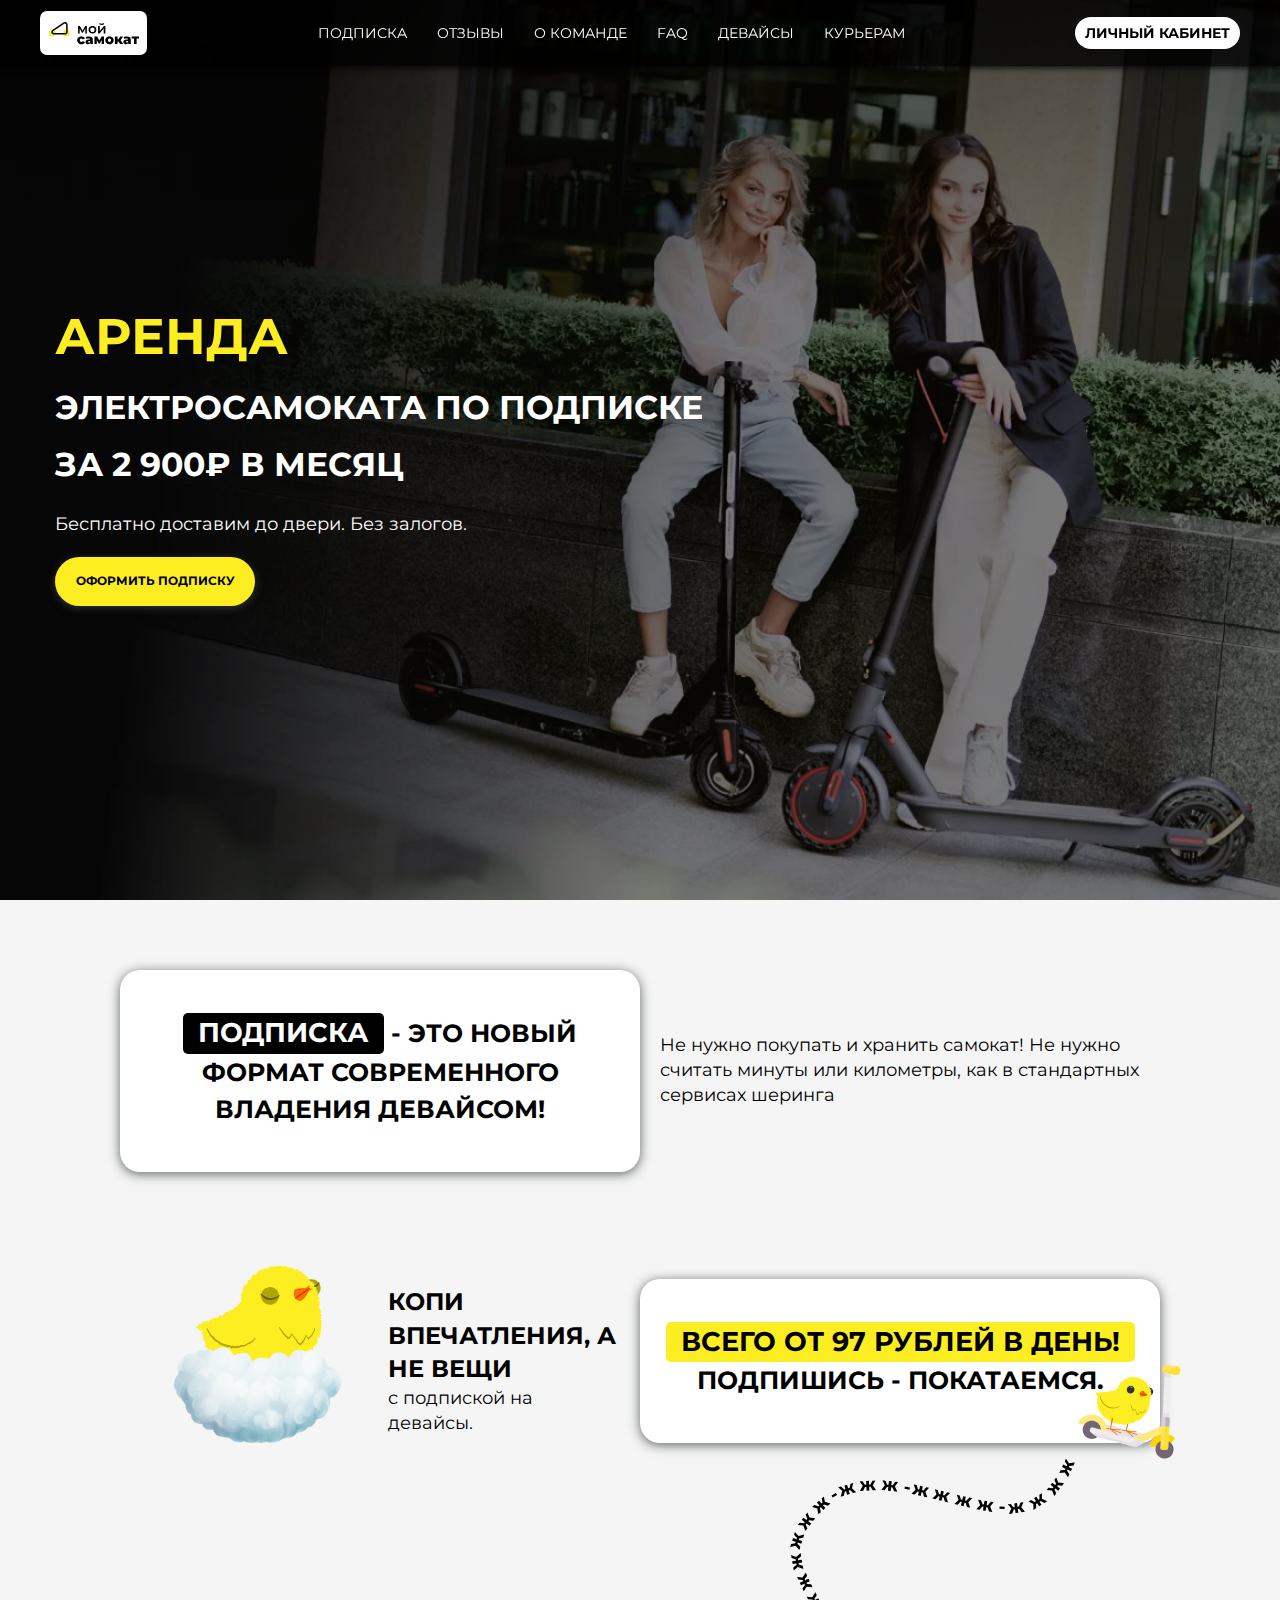
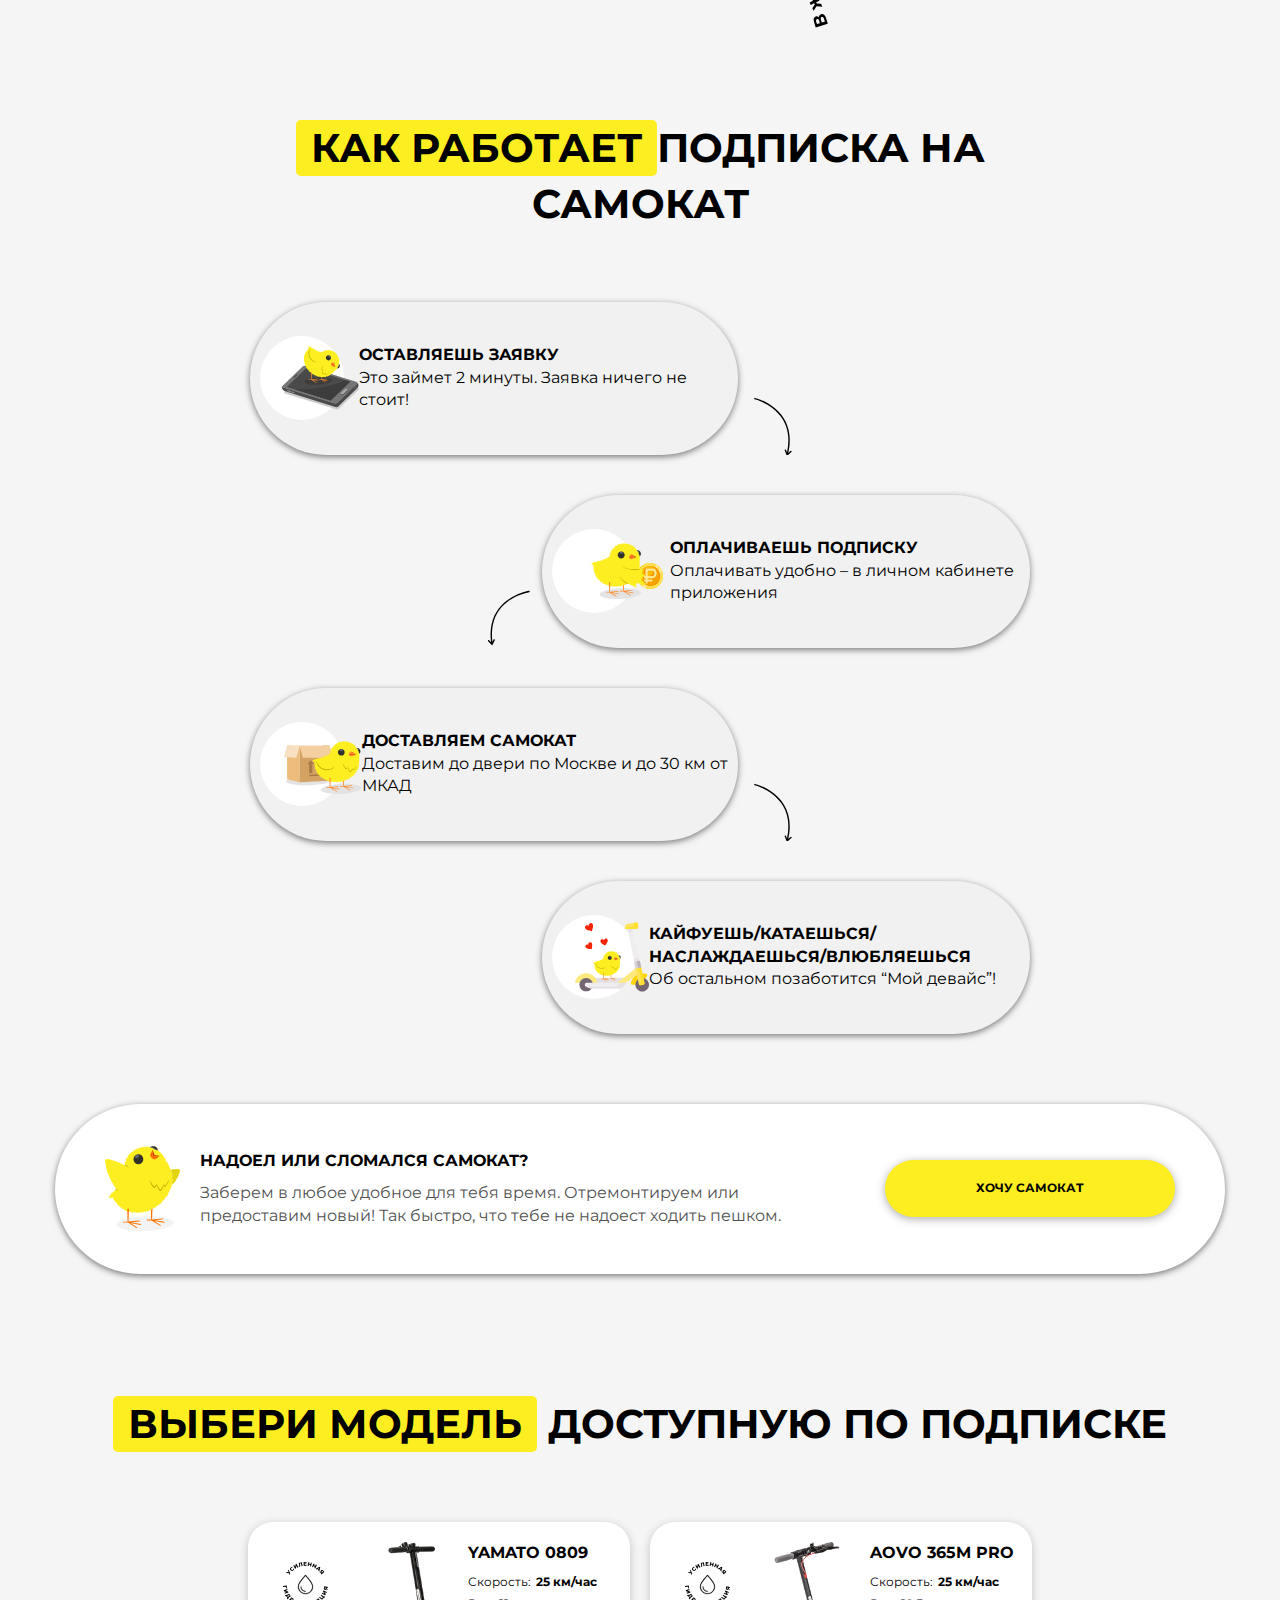
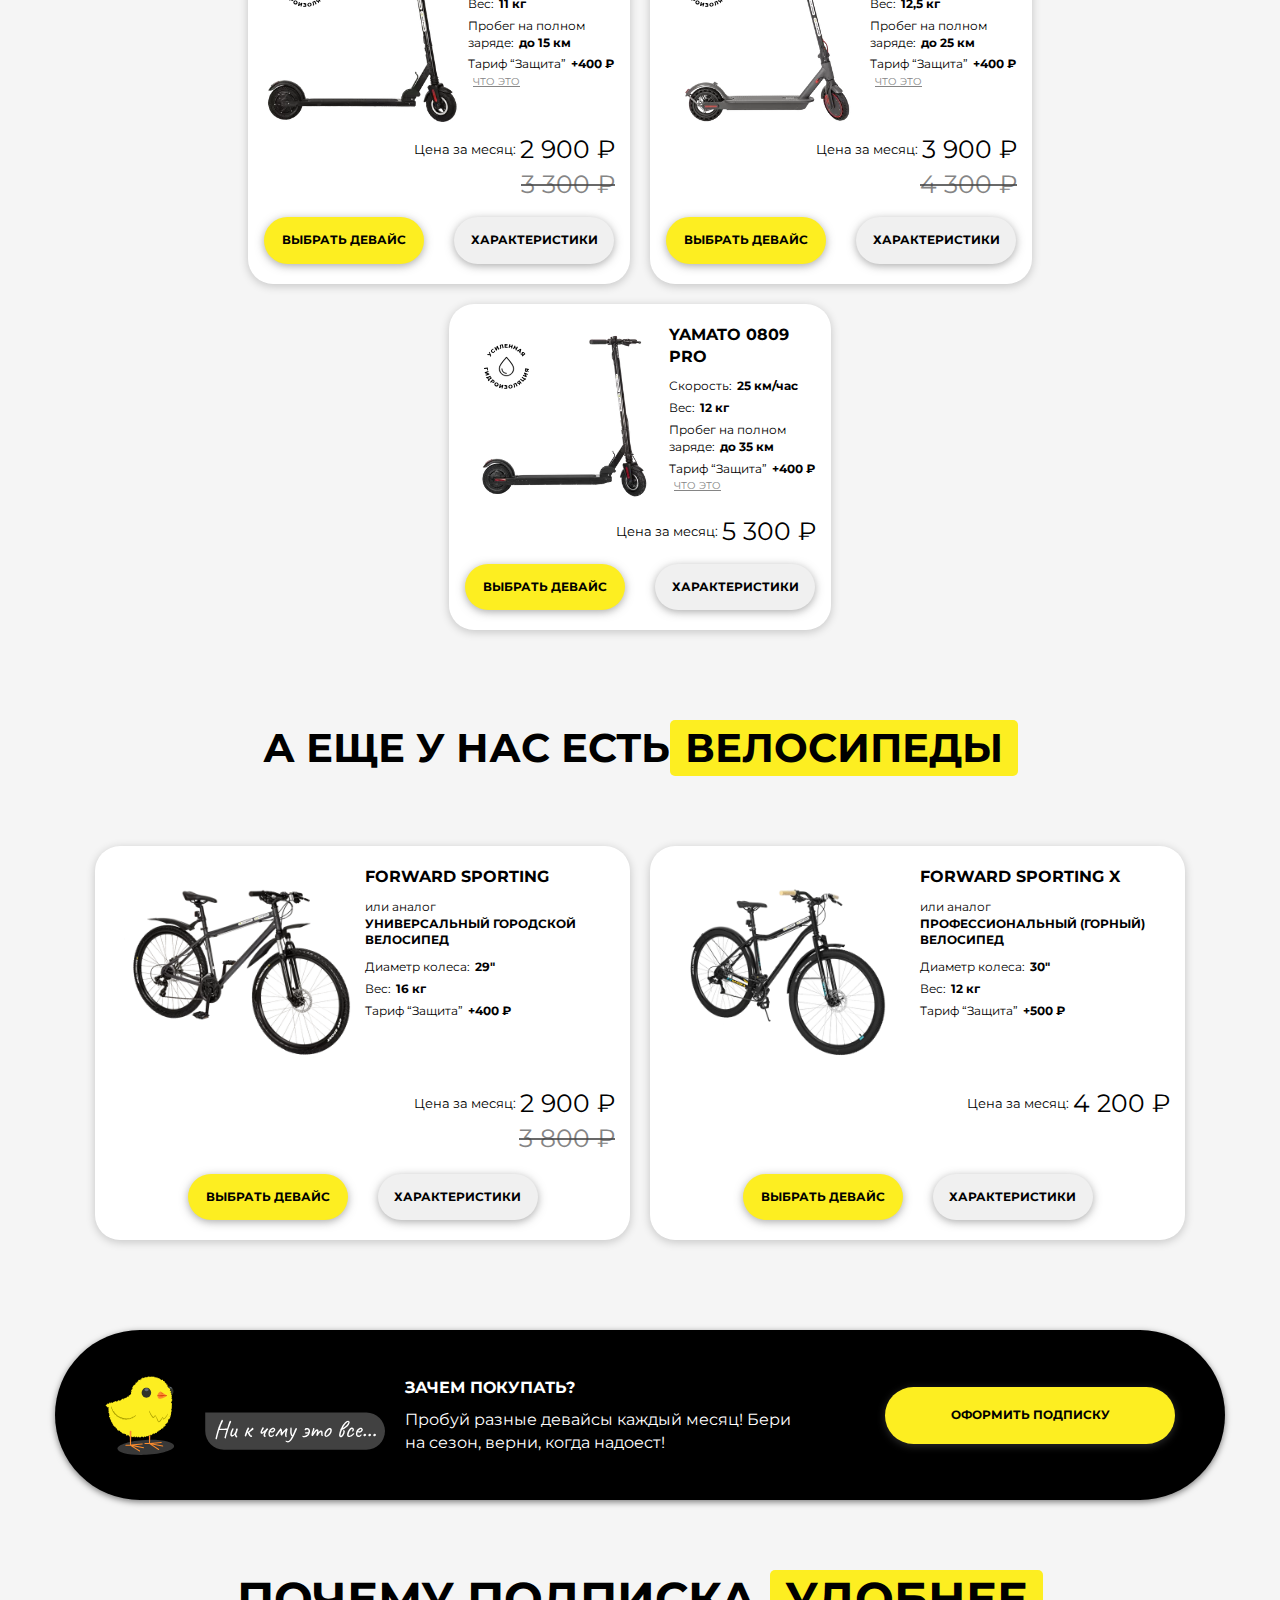
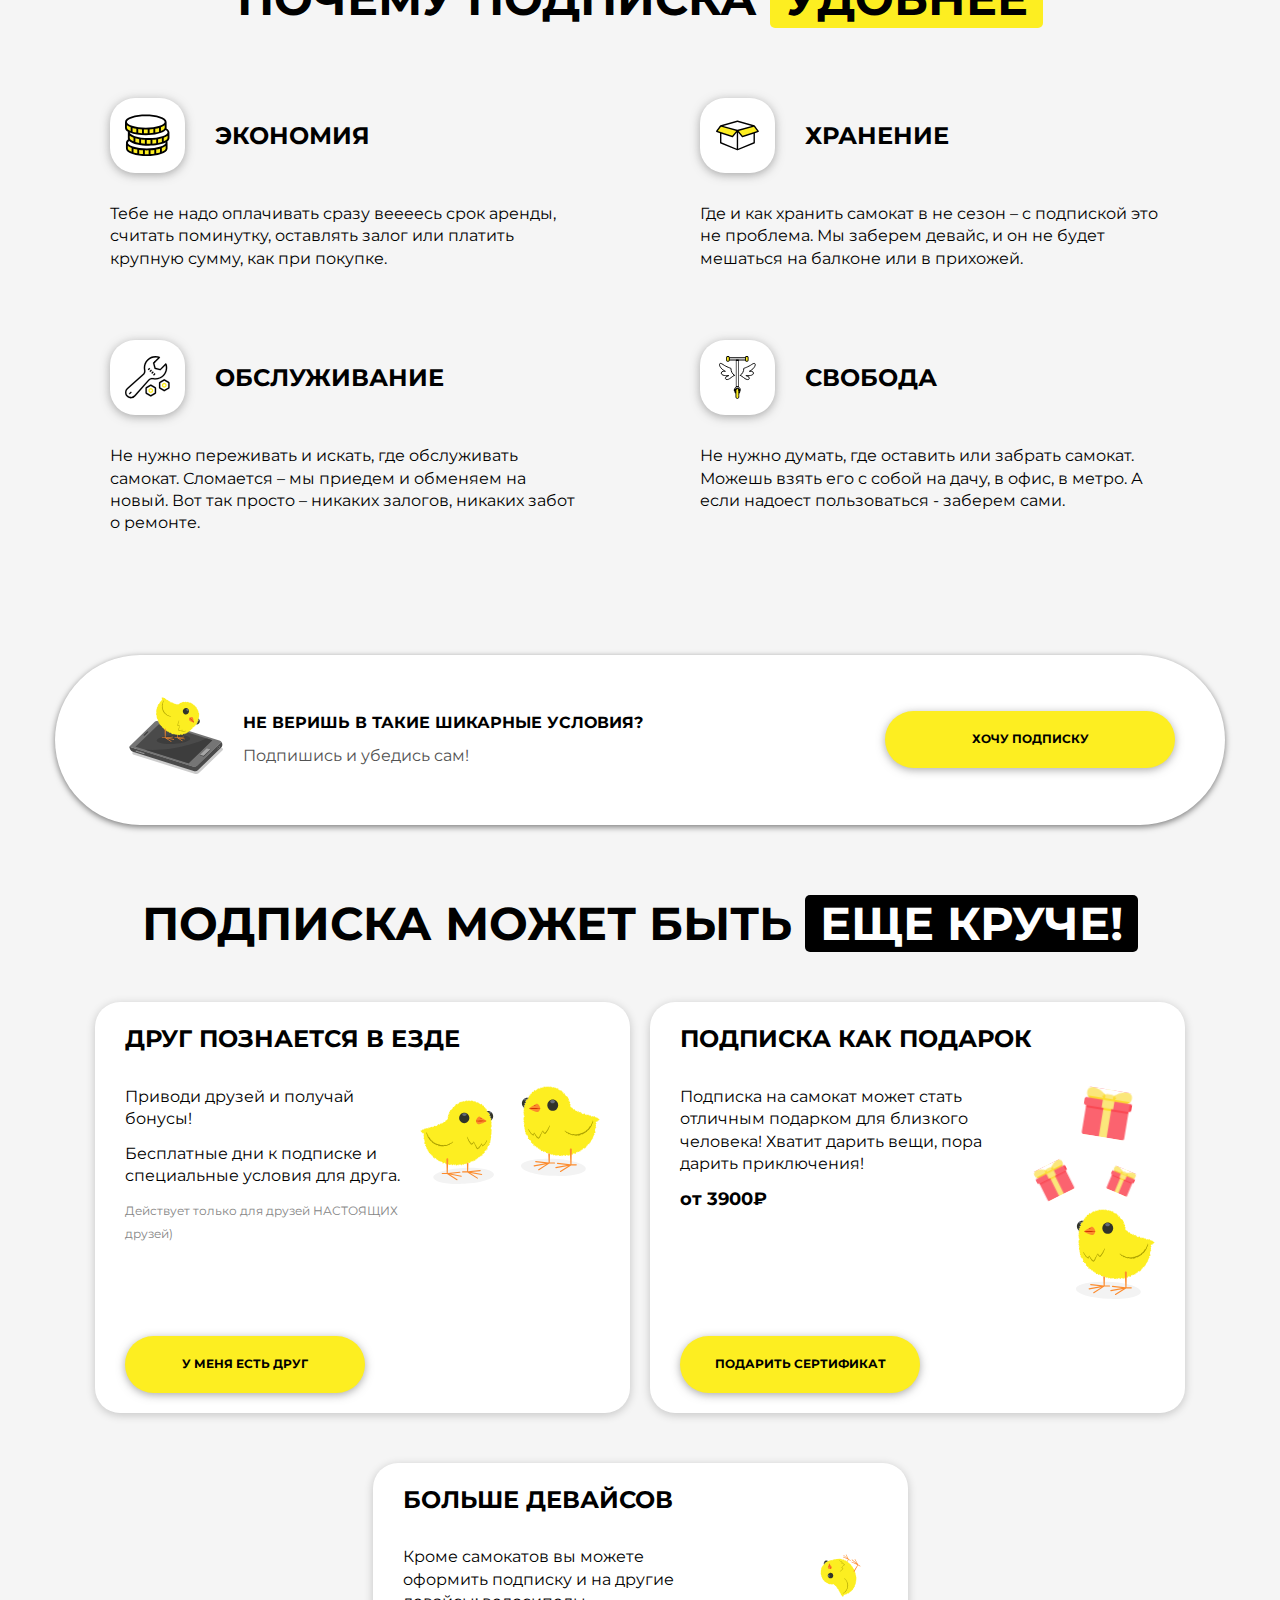
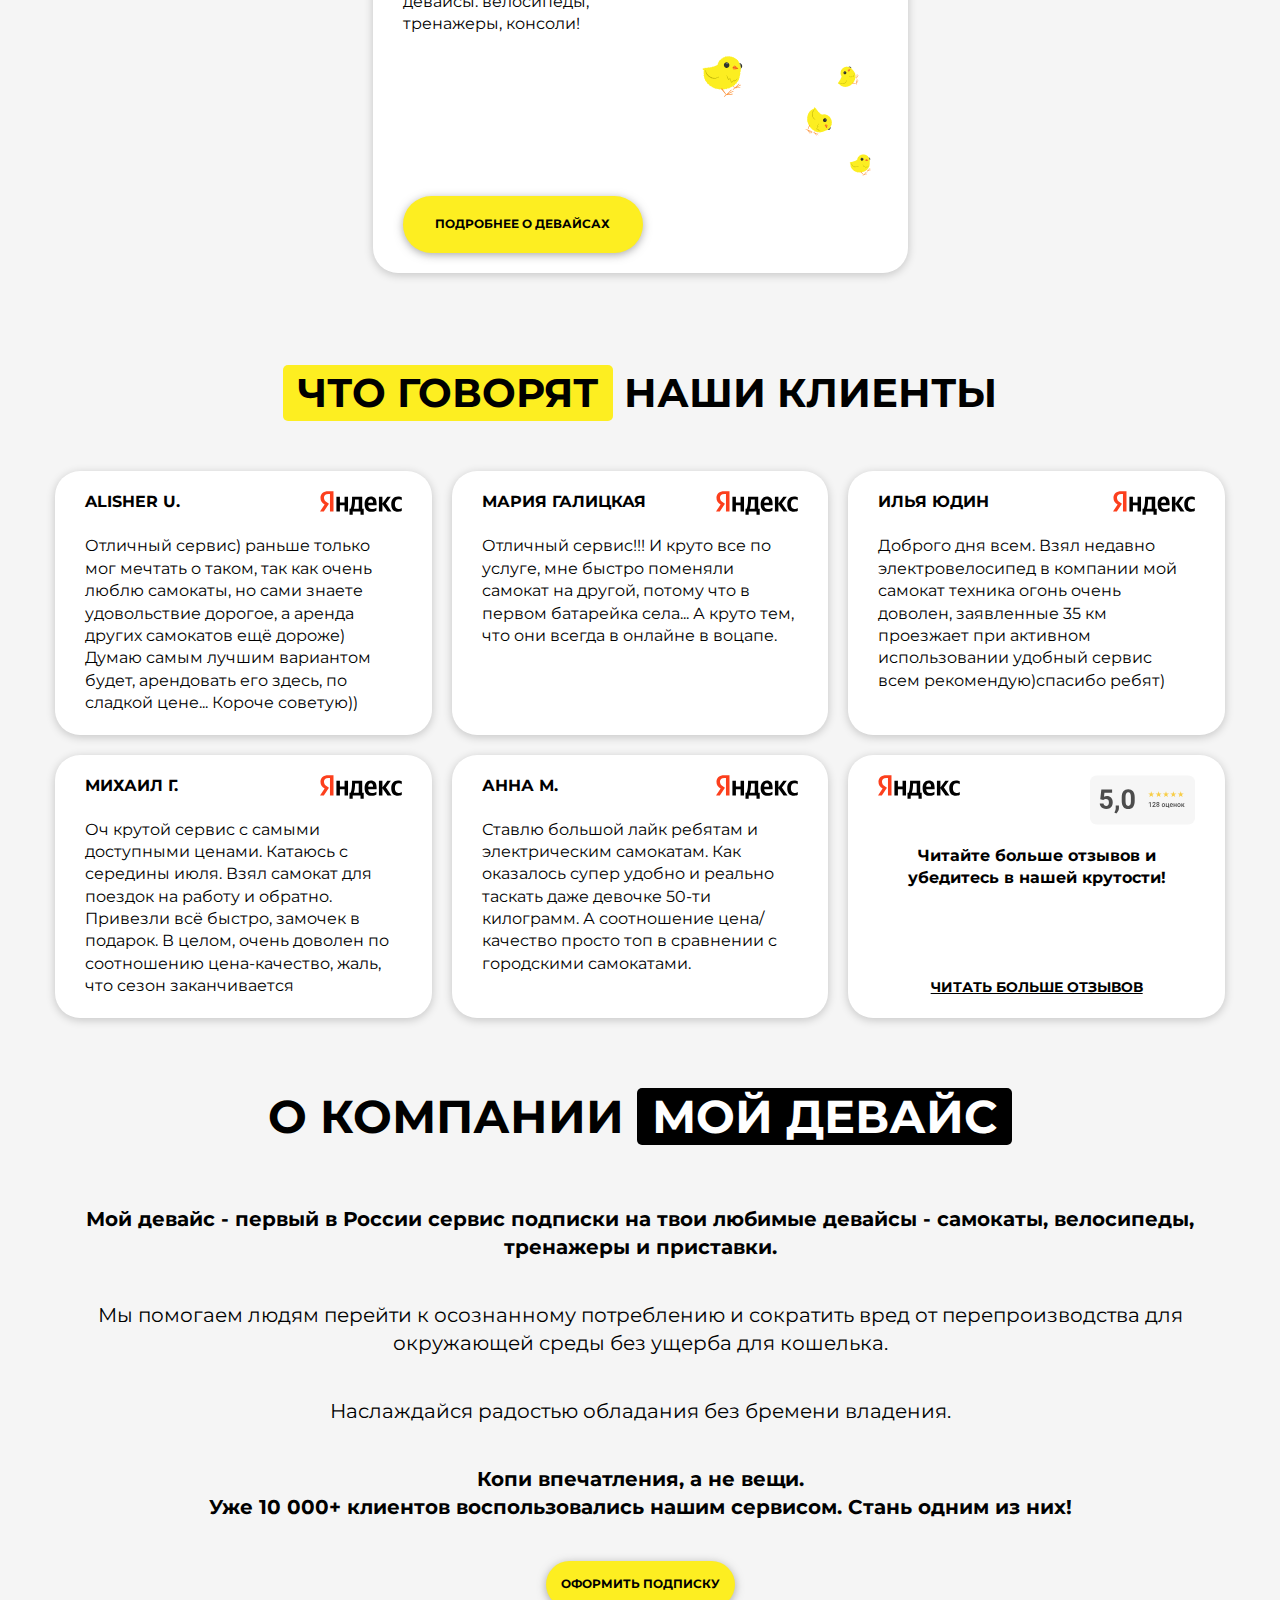
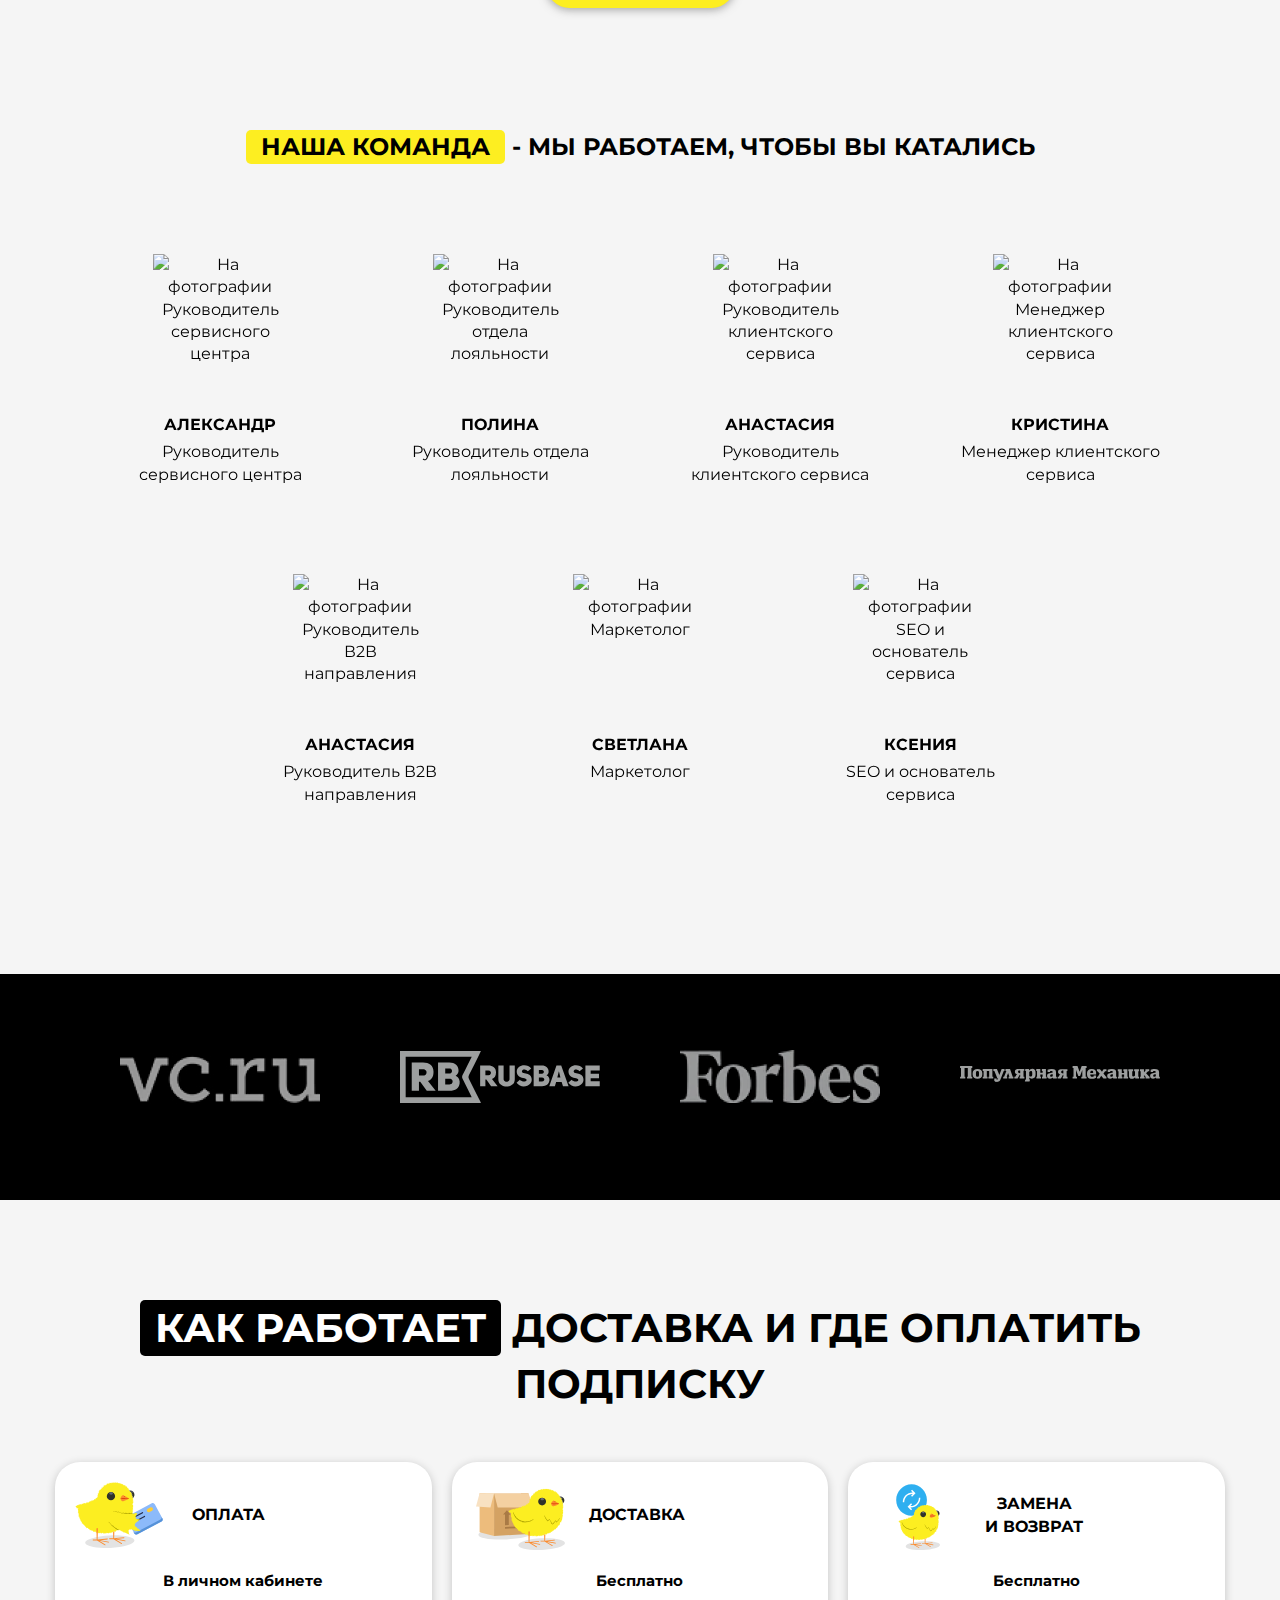
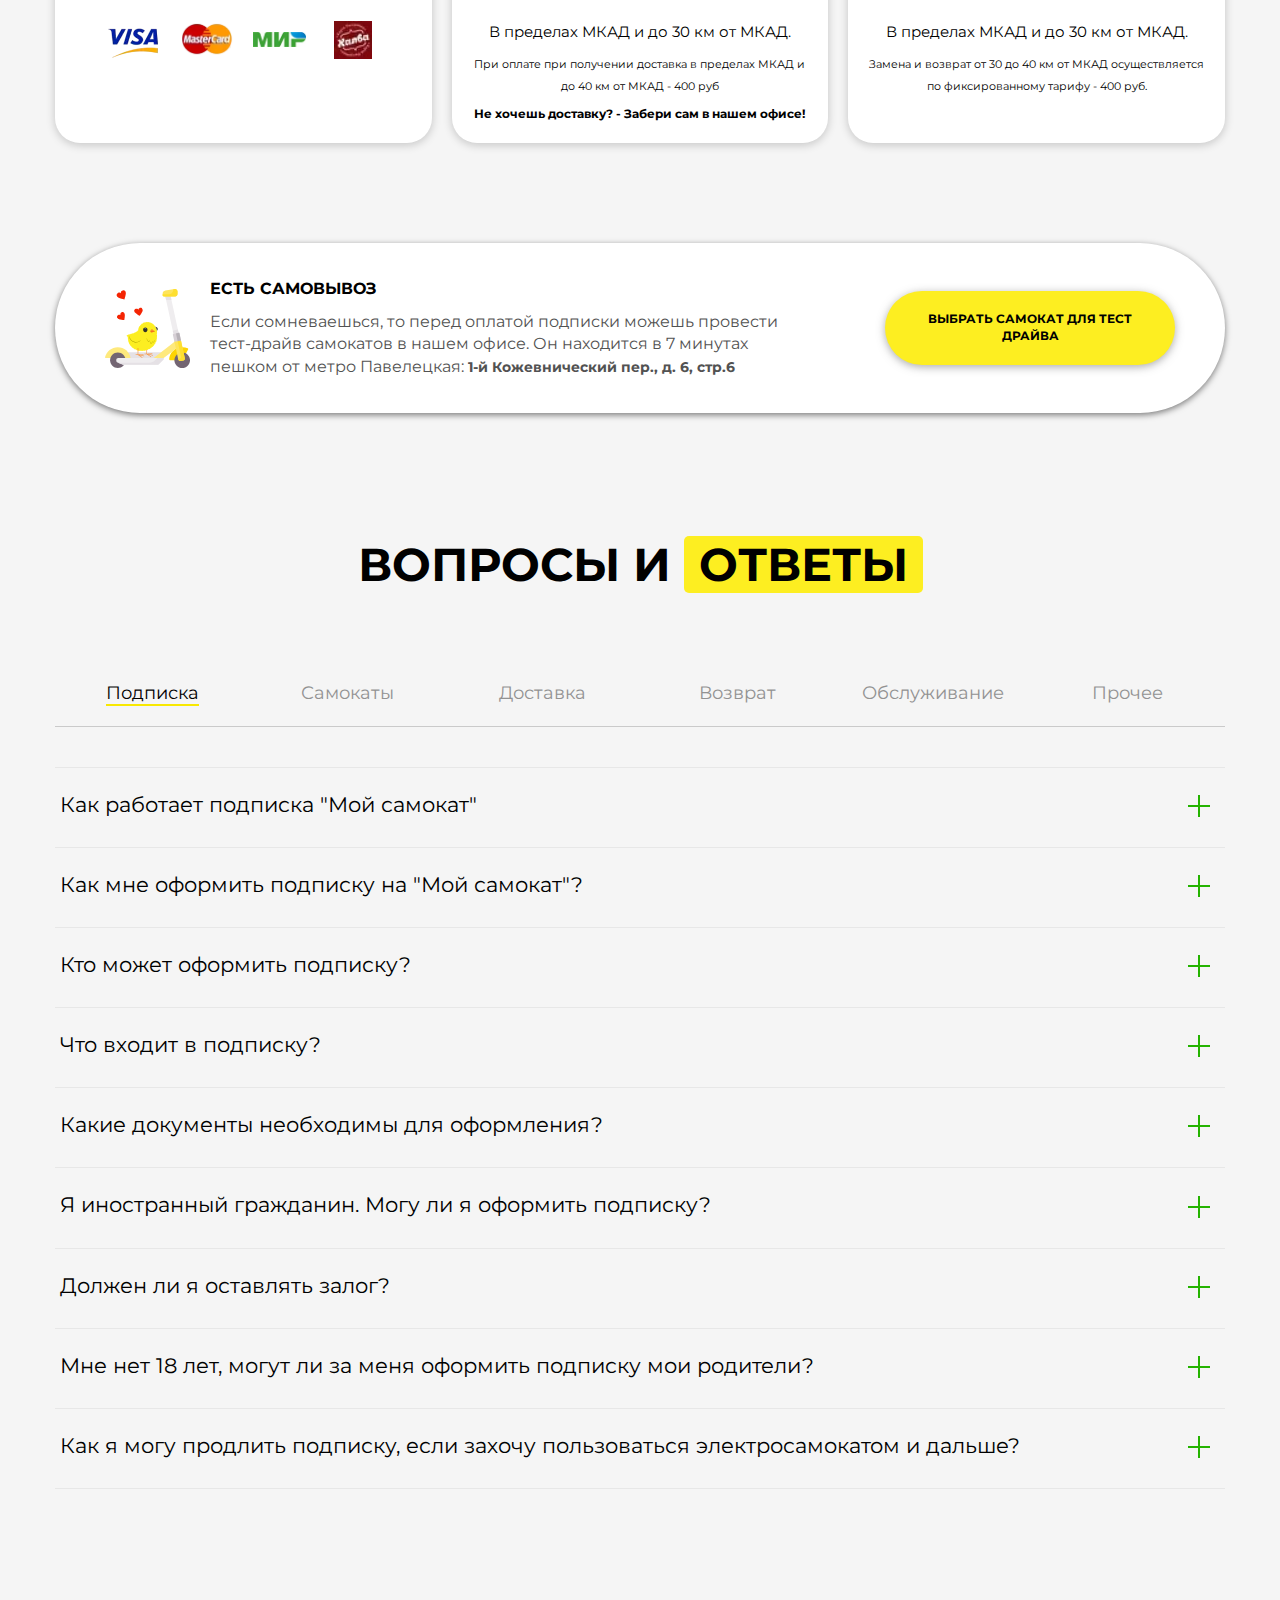
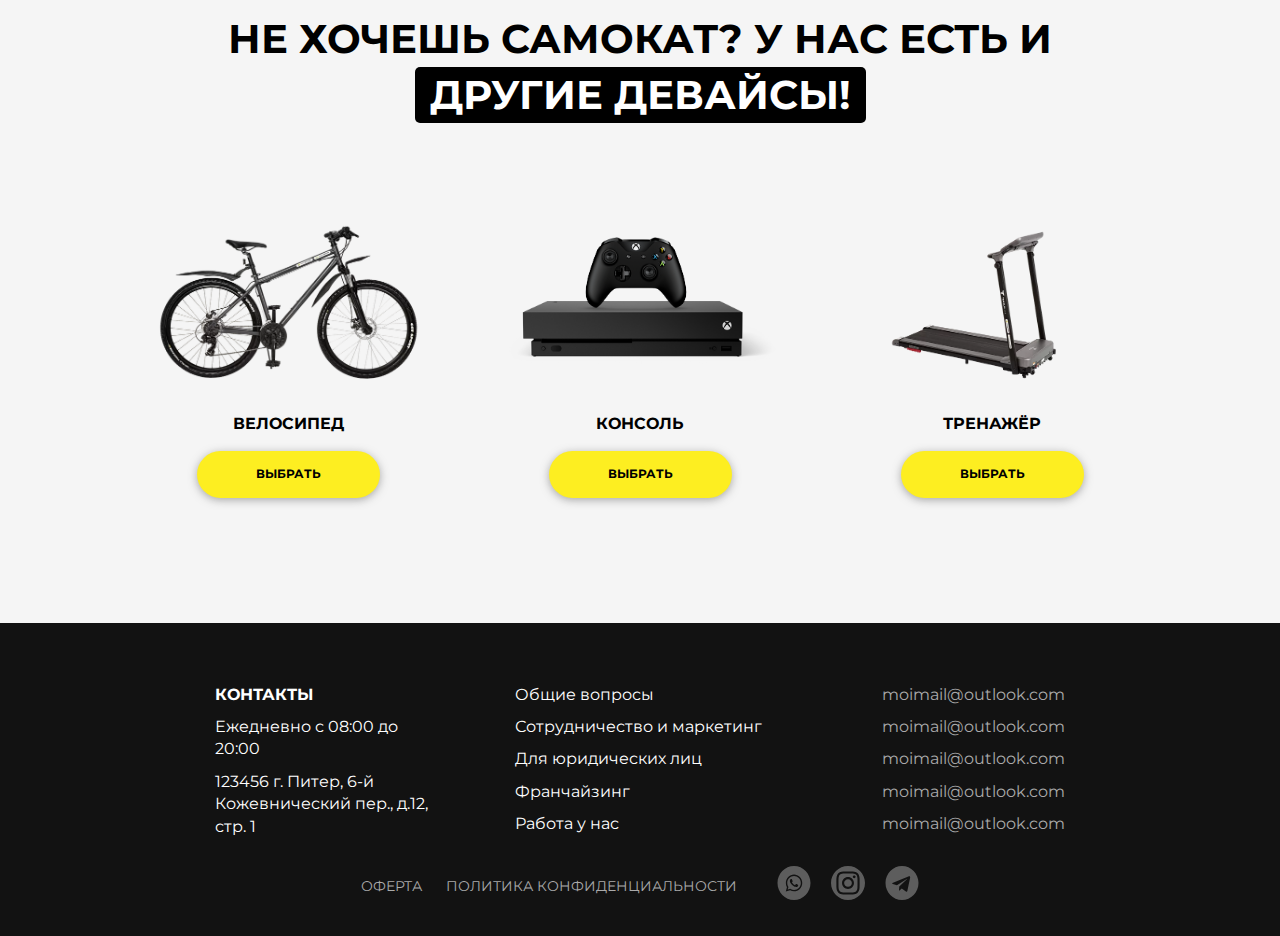
==== commit b709f251: "small correktions" ====
--- a/index.html
+++ b/index.html
@@ -1,3196 +1,5735 @@
 <!DOCTYPE html>
 <html lang="ru">
-
-<head>
-    <meta charset="UTF-8">
-    <meta http-equiv="X-UA-Compatible" content="IE=edge">
-    <meta name="viewport" content="width=device-width, initial-scale=1.0">
-    <link rel="stylesheet" href="css/normalize.css">
-    <link href="https://fonts.googleapis.com/css?family=Montserrat:regular,700&display=swap&subset=cyrillic-ext" rel="stylesheet">
-    <link rel="stylesheet" href="css/style.css">
-    <title>Аренда самокатов</title>
-</head>
-
-<body>
-
-    <div class="wrapper">
-
-        <div class="header-content"
-            style="background-image: linear-gradient(rgba(0, 0, 0, 0.4), rgba(0, 0, 0, 0.4)), url(images/background/header-bg.webp);">
-            <div class="container">
-                <div class="header-content-box">
-                    <button class="burger">
-                        <span></span>
-                    </button>
-                    <nav class="header-nav nav">
-                        <ul class="nav__list-device">
-
-                            <li class="nav-item">
-                                <a class="nav-link" href="#link-subscription">подписка</a>
-                            </li>
-
-                            <li class="nav-item">
-                                <a class="nav-link" href="#link-reviews">отзывы</a>
-                            </li>
-
-                            <li class="nav-item">
-                                <a class="nav-link" href="#link-personal">о команде</a>
-                            </li>
-
-                            <li class="nav-item">
-                                <a class="nav-link" href="#link-answers">faq</a>
-                            </li>
-
-                            <li class="nav-item">
-                                <a class="nav-link" href="#link-devices">девайсы</a>
-                            </li>
-
-                            <li class="nav-item">
-                                <a class="nav-link" href="krutikolesa.html">курьерам</a>
-                            </li>
-
-                            <li class="nav-item item-cabinet">
-                                <a class="link-cabinet" href="lk.html">личный кабинет</a>
-                            </li>
-
-                            <li class="nav-item">
-                                <a class="btn header-btn" href="lk.html">Оформить подписку</a>
-                            </li>
-                        </ul>
-                    </nav>
-                    <header class="header">
-                        <div class="header__body container">
-                            <a class="logo">
-                                <img src="images/images-svg/logo.svg" alt="Логотип компании Мой самокат">
-                            </a>
-                            <nav class="header-nav nav" aria-label="Меню сайта">
-                                <ul class="nav__list">
-
-                                    <li class="nav-item">
-                                        <a class="nav-link" href="#link-subscription">подписка</a>
-                                    </li>
-
-                                    <li class="nav-item">
-                                        <a class="nav-link" href="#link-reviews">отзывы</a>
-                                    </li>
-
-                                    <li class="nav-item">
-                                        <a class="nav-link" href="#link-personal">о команде</a>
-                                    </li>
-
-                                    <li class="nav-item">
-                                        <a class="nav-link" href="#link-answers">faq</a>
-                                    </li>
-
-                                    <li class="nav-item">
-                                        <a class="nav-link" href="#link-devices">девайсы</a>
-                                    </li>
-
-                                    <li class="nav-item">
-                                        <a class="nav-link" href="krutikolesa.html">курьерам</a>
-                                    </li>
-
-                                </ul>
-                            </nav>
-                            <div class="cabinet-entrance">
-                                <ul class="cabinet-entrance__list">
-                                    <li class="nav-item item-cabinet">
-                                        <a class="nav-link link-cabinet" href="lk.html">личный кабинет</a>
-                                    </li>
-                                </ul>
+    <head>
+        <meta charset="UTF-8" />
+        <meta http-equiv="X-UA-Compatible" content="IE=edge" />
+        <meta name="viewport" content="width=device-width, initial-scale=1.0" />
+        <link rel="stylesheet" href="css/normalize.css" />
+        <link
+            href="https://fonts.googleapis.com/css?family=Montserrat:regular,700&display=swap&subset=cyrillic-ext"
+            rel="stylesheet"
+        />
+        <link rel="stylesheet" href="css/style.css" />
+        <title>Аренда самокатов</title>
+    </head>
+
+    <body>
+        <div class="wrapper">
+            <div
+                class="header-content"
+                style="
+                    background-image: linear-gradient(
+                            rgba(0, 0, 0, 0.4),
+                            rgba(0, 0, 0, 0.4)
+                        ),
+                        url(images/background/header-bg.webp);
+                "
+            >
+                <div class="container">
+                    <div class="header-content-box">
+                        <button class="burger">
+                            <span></span>
+                        </button>
+                        <nav class="header-nav nav">
+                            <ul class="nav__list-device">
+                                <li class="nav-item">
+                                    <a
+                                        class="nav-link"
+                                        href="#link-subscription"
+                                        >подписка</a
+                                    >
+                                </li>
+
+                                <li class="nav-item">
+                                    <a class="nav-link" href="#link-reviews"
+                                        >отзывы</a
+                                    >
+                                </li>
+
+                                <li class="nav-item">
+                                    <a class="nav-link" href="#link-personal"
+                                        >о команде</a
+                                    >
+                                </li>
+
+                                <li class="nav-item">
+                                    <a class="nav-link" href="#link-answers"
+                                        >faq</a
+                                    >
+                                </li>
+
+                                <li class="nav-item">
+                                    <a class="nav-link" href="#link-devices"
+                                        >девайсы</a
+                                    >
+                                </li>
+
+                                <li class="nav-item">
+                                    <a class="nav-link" href="krutikolesa.html"
+                                        >курьерам</a
+                                    >
+                                </li>
+
+                                <li class="nav-item item-cabinet">
+                                    <a class="link-cabinet" href="lk.html"
+                                        >личный кабинет</a
+                                    >
+                                </li>
+
+                                <li class="nav-item">
+                                    <a class="btn header-btn" href="lk.html"
+                                        >Оформить подписку</a
+                                    >
+                                </li>
+                            </ul>
+                        </nav>
+                        <header class="header">
+                            <div class="header__body container">
+                                <a class="logo">
+                                    <img
+                                        src="images/images-svg/logo.svg"
+                                        alt="Логотип компании Мой самокат"
+                                    />
+                                </a>
+                                <nav
+                                    class="header-nav nav"
+                                    aria-label="Меню сайта"
+                                >
+                                    <ul class="nav__list">
+                                        <li class="nav-item">
+                                            <a
+                                                class="nav-link"
+                                                href="#link-subscription"
+                                                >подписка</a
+                                            >
+                                        </li>
+
+                                        <li class="nav-item">
+                                            <a
+                                                class="nav-link"
+                                                href="#link-reviews"
+                                                >отзывы</a
+                                            >
+                                        </li>
+
+                                        <li class="nav-item">
+                                            <a
+                                                class="nav-link"
+                                                href="#link-personal"
+                                                >о команде</a
+                                            >
+                                        </li>
+
+                                        <li class="nav-item">
+                                            <a
+                                                class="nav-link"
+                                                href="#link-answers"
+                                                >faq</a
+                                            >
+                                        </li>
+
+                                        <li class="nav-item">
+                                            <a
+                                                class="nav-link"
+                                                href="#link-devices"
+                                                >девайсы</a
+                                            >
+                                        </li>
+
+                                        <li class="nav-item">
+                                            <a
+                                                class="nav-link"
+                                                href="krutikolesa.html"
+                                                >курьерам</a
+                                            >
+                                        </li>
+                                    </ul>
+                                </nav>
+                                <div class="cabinet-entrance">
+                                    <ul class="cabinet-entrance__list">
+                                        <li class="nav-item item-cabinet">
+                                            <a
+                                                class="nav-link link-cabinet"
+                                                href="lk.html"
+                                                >личный кабинет</a
+                                            >
+                                        </li>
+                                    </ul>
+                                </div>
                             </div>
-
-                        </div>
-                    </header>
-                    <div class="header-info">
-                        <div class="header-info-box">
-                            <h1 class="header-title">
-                                <span class="header-span-rent">АРЕНДА</span><br>
-                                <span class="header-span">ЭЛЕКТРОСАМОКАТА ПО ПОДПИСКЕ</span><br>
-                                <span class="header-span">ЗА 2 900₽ В МЕСЯЦ</span>
-                            </h1>
-                            <p class="header-subtitle">Бесплатно доставим до двери. Без залогов.</p>
-                            <a class="btn header-btn" href="#link-subscription">Оформить подписку</a>
+                        </header>
+                        <div class="header-info">
+                            <div class="header-info-box">
+                                <h1 class="header-title">
+                                    <span class="header-span-rent">АРЕНДА</span
+                                    ><br />
+                                    <span class="header-span"
+                                        >ЭЛЕКТРОСАМОКАТА ПО ПОДПИСКЕ</span
+                                    ><br />
+                                    <span class="header-span"
+                                        >ЗА 2 900₽ В МЕСЯЦ</span
+                                    >
+                                </h1>
+                                <p class="header-subtitle">
+                                    Бесплатно доставим до двери. Без залогов.
+                                </p>
+                                <a
+                                    class="btn header-btn"
+                                    href="#link-subscription"
+                                    >Оформить подписку</a
+                                >
+                            </div>
                         </div>
                     </div>
                 </div>
             </div>
-        </div>
-
-        <main class="main">
-            <div class="container">
-                <section>
-                    <div class="subscription">
-                        <div class="subscription__body">
-
-                            <div class="subscription__item item-block">
-                                <h2 class="subscription__heading">
-                                    <span class="span-black">ПОДПИСКА</span> - это новый формат современного владения
-                                    девайсом!
-                                </h2>
-                            </div>
-
-                            <div class="subscription__item">
-                                <p class="subscription__text">
-                                    Не нужно покупать и хранить самокат! Не нужно считать минуты или километры, как в
-                                    стандартных сервисах шеринга
-                                </p>
-                            </div>
-
-                            <div class="subscription__item">
-                                <figure class="subscription__box-images">
-                                    <img src="images/images-svg/item-1.svg"
-                                        alt="Графическое изображение уточки на облаке">
-                                </figure>
-                                <div class="subscription__item-text">
-                                    <h3 class="subscription__headline">
-                                        КОПИ ВПЕЧАТЛЕНИЯ, А НЕ ВЕЩИ
-                                    </h3>
+
+            <main class="main">
+                <div class="container">
+                    <section>
+                        <div class="subscription">
+                            <div class="subscription__body">
+                                <div class="subscription__item item-block">
+                                    <h2 class="subscription__heading">
+                                        <span class="span-black">ПОДПИСКА</span>
+                                        - это новый формат современного владения
+                                        девайсом!
+                                    </h2>
+                                </div>
+
+                                <div class="subscription__item">
                                     <p class="subscription__text">
-                                        с подпиской на девайсы.
+                                        Не нужно покупать и хранить самокат! Не
+                                        нужно считать минуты или километры, как
+                                        в стандартных сервисах шеринга
                                     </p>
                                 </div>
-                            </div>
-
-                            <div class="subscription__item item-block item-block-bottom">
-                                <h2 class="subscription__heading">
-                                    <span class="span-yellow">Всего от 97 рублей в день!</span> Подпишись - покатаемся.
-                                </h2>
-                            </div>
-
-                        </div>
-                    </div>
-                </section>
-                <section>
-                    <div class="subscription-works-wrapper">
-                        <div class="subscription-works">
-                            <h3 class="subscription-works__title">
-                                <span class="span-yellow">КАК РАБОТАЕТ</span>ПОДПИСКА НА САМОКАТ
-                            </h3>
-                            <div class="subscription-works__body">
-
-                                <div class="subscription-works__item">
-                                    <figure class="subscription-works__works-images">
-                                        <img src="images/images-svg/item-4.svg"
-                                            alt="Графическое изображение уточки на мобильном телефоне">
+
+                                <div class="subscription__item">
+                                    <figure class="subscription__box-images">
+                                        <img
+                                            src="images/images-svg/item-1.svg"
+                                            alt="Графическое изображение уточки на облаке"
+                                        />
                                     </figure>
-                                    <div class="subscription-works__box-info">
-                                        <h4 class="subscription-works__box-heading">
-                                            Оставляешь заявку
-                                        </h4>
-                                        <p class="subscription-works__box-text">
-                                            Это займет 2 минуты. Заявка ничего не стоит!
+                                    <div class="subscription__item-text">
+                                        <h3 class="subscription__headline">
+                                            КОПИ ВПЕЧАТЛЕНИЯ, А НЕ ВЕЩИ
+                                        </h3>
+                                        <p class="subscription__text">
+                                            с подпиской на девайсы.
                                         </p>
                                     </div>
                                 </div>
 
-                                <div class="subscription-works__item">
-                                    <figure class="subscription-works__works-images">
-                                        <img src="images/images-svg/item-5.svg"
-                                            alt="Графическое изображение уточки с рублём">
-                                    </figure>
-                                    <div class="subscription-works__box-info">
-                                        <h4 class="subscription-works__box-heading">
-                                            Оплачиваешь подписку
-                                        </h4>
-                                        <p class="subscription-works__box-text">
-                                            Оплачивать удобно – в личном кабинете приложения
-                                        </p>
+                                <div
+                                    class="subscription__item item-block item-block-bottom"
+                                >
+                                    <h2 class="subscription__heading">
+                                        <span class="span-yellow"
+                                            >Всего от 97 рублей в день!</span
+                                        >
+                                        Подпишись - покатаемся.
+                                    </h2>
+                                </div>
+                            </div>
+                        </div>
+                    </section>
+                    <section>
+                        <div class="subscription-works-wrapper">
+                            <div class="subscription-works">
+                                <h3 class="subscription-works__title">
+                                    <span class="span-yellow">КАК РАБОТАЕТ</span
+                                    >ПОДПИСКА НА САМОКАТ
+                                </h3>
+                                <div class="subscription-works__body">
+                                    <div class="subscription-works__item">
+                                        <figure
+                                            class="subscription-works__works-images"
+                                        >
+                                            <img
+                                                src="images/images-svg/item-4.svg"
+                                                alt="Графическое изображение уточки на мобильном телефоне"
+                                            />
+                                        </figure>
+                                        <div
+                                            class="subscription-works__box-info"
+                                        >
+                                            <h4
+                                                class="subscription-works__box-heading"
+                                            >
+                                                Оставляешь заявку
+                                            </h4>
+                                            <p
+                                                class="subscription-works__box-text"
+                                            >
+                                                Это займет 2 минуты. Заявка
+                                                ничего не стоит!
+                                            </p>
+                                        </div>
+                                    </div>
+
+                                    <div class="subscription-works__item">
+                                        <figure
+                                            class="subscription-works__works-images"
+                                        >
+                                            <img
+                                                src="images/images-svg/item-5.svg"
+                                                alt="Графическое изображение уточки с рублём"
+                                            />
+                                        </figure>
+                                        <div
+                                            class="subscription-works__box-info"
+                                        >
+                                            <h4
+                                                class="subscription-works__box-heading"
+                                            >
+                                                Оплачиваешь подписку
+                                            </h4>
+                                            <p
+                                                class="subscription-works__box-text"
+                                            >
+                                                Оплачивать удобно – в личном
+                                                кабинете приложения
+                                            </p>
+                                        </div>
+                                    </div>
+
+                                    <div class="subscription-works__item">
+                                        <figure
+                                            class="subscription-works__works-images"
+                                        >
+                                            <img
+                                                src="images/images-svg/item-6.svg"
+                                                alt="Графическое изображение уточки возле картонной коробки"
+                                            />
+                                        </figure>
+                                        <div
+                                            class="subscription-works__box-info"
+                                        >
+                                            <h4
+                                                class="subscription-works__box-heading"
+                                            >
+                                                Доставляем самокат
+                                            </h4>
+                                            <p
+                                                class="subscription-works__box-text"
+                                            >
+                                                Доставим до двери по Москве и до
+                                                30 км от МКАД
+                                            </p>
+                                        </div>
+                                    </div>
+
+                                    <div class="subscription-works__item">
+                                        <figure
+                                            class="subscription-works__works-images"
+                                        >
+                                            <img
+                                                src="images/images-svg/item-7.svg"
+                                                alt="Графическое изображение уточки которая влюблённо едет на электро самокате "
+                                            />
+                                        </figure>
+                                        <div
+                                            class="subscription-works__box-info"
+                                        >
+                                            <h4
+                                                class="subscription-works__box-heading"
+                                            >
+                                                Кайфуешь/катаешься/наслаждаешься/влюбляешься
+                                            </h4>
+                                            <p
+                                                class="subscription-works__box-text"
+                                            >
+                                                Об остальном позаботится “Мой
+                                                девайс”!
+                                            </p>
+                                        </div>
                                     </div>
                                 </div>
-
-                                <div class="subscription-works__item">
-                                    <figure class="subscription-works__works-images">
-                                        <img src="images/images-svg/item-6.svg"
-                                            alt="Графическое изображение уточки возле картонной коробки">
-                                    </figure>
-                                    <div class="subscription-works__box-info">
-                                        <h4 class="subscription-works__box-heading">
-                                            Доставляем самокат
-                                        </h4>
-                                        <p class="subscription-works__box-text">
-                                            Доставим до двери по Москве и до 30 км от МКАД
-                                        </p>
+                            </div>
+                            <div class="benefits-row tired-broken">
+                                <div class="benefits-row__info-inner">
+                                    <div class="benefits-row__inner-cell">
+                                        <figure
+                                            class="benefits-row__box-images"
+                                        >
+                                            <img
+                                                src="images/images-svg/item-8.svg"
+                                                alt="Графическое изображение уточки"
+                                            />
+                                        </figure>
+                                        <div class="benefits-row__info">
+                                            <h4
+                                                class="benefits-row__box-heading"
+                                            >
+                                                Надоел или сломался самокат?
+                                            </h4>
+                                            <p class="benefits-row__text">
+                                                Заберем в любое удобное для тебя
+                                                время. Отремонтируем или
+                                                предоставим новый! Так быстро,
+                                                что тебе не надоест ходить
+                                                пешком.
+                                            </p>
+                                        </div>
                                     </div>
                                 </div>
-
-                                <div class="subscription-works__item">
-                                    <figure class="subscription-works__works-images">
-                                        <img src="images/images-svg/item-7.svg"
-                                            alt="Графическое изображение уточки которая влюблённо едет на электро самокате ">
-                                    </figure>
-                                    <div class="subscription-works__box-info">
-                                        <h4 class="subscription-works__box-heading">
-                                            Кайфуешь/катаешься/наслаждаешься/влюбляешься
-                                        </h4>
-                                        <p class="subscription-works__box-text">
-                                            Об остальном позаботится “Мой девайс”!
-                                        </p>
-                                    </div>
-                                </div>
-
+                                <a
+                                    class="btn benefits-row__btn"
+                                    href="#link-subscription"
+                                    >хочу самокат</a
+                                >
                             </div>
                         </div>
-                        <div class="benefits-row tired-broken">
+                    </section>
+                    <a id="link-subscription" class="nav-link-subscription"></a>
+                    <section>
+                        <div class="choose-model">
+                            <h3 class="choose-model__title">
+                                <span class="span-yellow">ВЫБЕРИ МОДЕЛЬ</span>
+                                ДОСТУПНУЮ ПО ПОДПИСКЕ
+                            </h3>
+                            <ul
+                                class="choose-model__body"
+                                aria-label="ВЫБЕРИ МОДЕЛЬ ДОСТУПНУЮ ПО ПОДПИСКЕ"
+                            >
+                                <li class="choose-model__column">
+                                    <div class="choose-model__item card">
+                                        <div class="choose-model__product">
+                                            <figure
+                                                class="choose-model__box-images"
+                                            >
+                                                <img
+                                                    src="images/products/product-1.webp"
+                                                    alt="На фотографии модель электрического самоката Yamato 0809"
+                                                />
+                                            </figure>
+
+                                            <div class="choose-model__box-info">
+                                                <h4
+                                                    class="choose-model__heading"
+                                                >
+                                                    Yamato 0809
+                                                </h4>
+                                                <ul class="choose-model__list">
+                                                    <li
+                                                        class="choose-model__list-item"
+                                                    >
+                                                        <span>Скорость:</span>
+                                                        <span>25 км/час</span>
+                                                    </li>
+
+                                                    <li
+                                                        class="choose-model__list-item"
+                                                    >
+                                                        <span>Вес:</span>
+                                                        <span>11 кг</span>
+                                                    </li>
+
+                                                    <li
+                                                        class="choose-model__list-item"
+                                                    >
+                                                        <span
+                                                            >Пробег на полном
+                                                            заряде:</span
+                                                        >
+                                                        <span>до 15 км</span>
+                                                    </li>
+
+                                                    <li
+                                                        class="choose-model__list-item"
+                                                    >
+                                                        <span
+                                                            >Тариф
+                                                            “Защита”</span
+                                                        >
+                                                        <span>+400 ₽</span
+                                                        ><a>Что это</a>
+                                                    </li>
+                                                </ul>
+                                            </div>
+                                        </div>
+
+                                        <div class="choose-model__price">
+                                            <span>Цена за месяц:</span>
+                                            <span>2 900 ₽</span><br />
+                                            <span
+                                                class="choose-model__price-stop"
+                                                >3 300 ₽</span
+                                            >
+                                        </div>
+
+                                        <div class="choose-model__button">
+                                            <button
+                                                data-href="popup1"
+                                                class="btn choose-model__btn choose-model__device popup-link"
+                                            >
+                                                Выбрать девайс
+                                            </button>
+                                            <!-- modal-start -->
+                                            <div
+                                                id="popup1"
+                                                class="popup"
+                                                role="alert"
+                                            >
+                                                <div class="popup__body">
+                                                    <div class="popup__content">
+                                                        <button
+                                                            type="button"
+                                                            class="popup__close close-popup"
+                                                            aria-label="закрыть модальное окно"
+                                                        ></button>
+
+                                                        <form
+                                                            class="popup__form"
+                                                            action="#"
+                                                            method="post"
+                                                        >
+                                                            <fieldset
+                                                                class="popup__form-container"
+                                                            >
+                                                                <legend
+                                                                    class="popup__title"
+                                                                >
+                                                                    Оформить
+                                                                    подписку
+                                                                </legend>
+                                                                <label
+                                                                    class="popup__pgf"
+                                                                >
+                                                                    <input
+                                                                        type="text"
+                                                                        name="name-user"
+                                                                        placeholder="Ваше имя"
+                                                                        required
+                                                                    />
+                                                                </label>
+                                                                <label
+                                                                    class="popup__pgf"
+                                                                >
+                                                                    <input
+                                                                        type="tel"
+                                                                        name="phone"
+                                                                        placeholder="Номер телефона"
+                                                                        required
+                                                                    />
+                                                                </label>
+                                                                <label
+                                                                    class="popup__pgf"
+                                                                >
+                                                                    <span
+                                                                        >Девайсы</span
+                                                                    >
+                                                                    <select
+                                                                        name="devices[]"
+                                                                    >
+                                                                        <option
+                                                                            value="Самокат Yamato 0809 (от 2400 ₽/месяц)"
+                                                                        >
+                                                                            Самокат
+                                                                            Yamato
+                                                                            0809
+                                                                            (от
+                                                                            2400
+                                                                            ₽/месяц)
+                                                                        </option>
+                                                                        <option
+                                                                            value="Самокат Aovo 365M Pro (от 3300 ₽/месяц)"
+                                                                        >
+                                                                            Самокат
+                                                                            Aovo
+                                                                            365M
+                                                                            Pro
+                                                                            (от
+                                                                            3300
+                                                                            ₽/месяц)
+                                                                        </option>
+                                                                        <option
+                                                                            value="Самокат Yamato 0809 Pro (от 3500 ₽/месяц)"
+                                                                        >
+                                                                            Самокат
+                                                                            Yamato
+                                                                            0809
+                                                                            Pro
+                                                                            (от
+                                                                            3500
+                                                                            ₽/месяц)
+                                                                        </option>
+                                                                        <option
+                                                                            value="Велосипед Forward Sporting (от 2400 ₽/месяц)"
+                                                                        >
+                                                                            Велосипед
+                                                                            Forward
+                                                                            Sporting
+                                                                            (от
+                                                                            2400
+                                                                            ₽/месяц)
+                                                                        </option>
+                                                                        <option
+                                                                            value="Велосипед Forward Sporting X (от 2900 ₽/месяц)"
+                                                                        >
+                                                                            Велосипед
+                                                                            Forward
+                                                                            Sporting
+                                                                            X
+                                                                            (от
+                                                                            2900
+                                                                            ₽/месяц)
+                                                                        </option>
+                                                                        <option
+                                                                            value="Нужна консультация по выбору девайса (бесплатно)"
+                                                                        >
+                                                                            Нужна
+                                                                            консультация
+                                                                            по
+                                                                            выбору
+                                                                            девайса
+                                                                            (бесплатно)
+                                                                        </option>
+                                                                    </select>
+                                                                </label>
+                                                                <label
+                                                                    class="popup__pgf"
+                                                                >
+                                                                    <span
+                                                                        >Введите
+                                                                        промокод
+                                                                        (если
+                                                                        есть)</span
+                                                                    >
+                                                                    <input
+                                                                        type="text"
+                                                                        name="promo-text"
+                                                                        placeholder="Промокод"
+                                                                    />
+                                                                </label>
+                                                                <label
+                                                                    class="popup__pgf"
+                                                                >
+                                                                    <span
+                                                                        >Способ
+                                                                        получения</span
+                                                                    >
+                                                                    <select
+                                                                        name="Method-obtaining[]"
+                                                                    >
+                                                                        <option
+                                                                            value="Самовывоз (Бесплатно)"
+                                                                        >
+                                                                            Самовывоз
+                                                                            (Бесплатно)
+                                                                        </option>
+                                                                        <option
+                                                                            value="Доставка курьером (Бесплатно)"
+                                                                        >
+                                                                            Доставка
+                                                                            курьером
+                                                                            (Бесплатно)
+                                                                        </option>
+                                                                    </select>
+                                                                </label>
+                                                                <label
+                                                                    class="popup__pgf"
+                                                                >
+                                                                    <span
+                                                                        >Удобный
+                                                                        способ
+                                                                        связи</span
+                                                                    >
+                                                                    <select
+                                                                        name="way-communication[]"
+                                                                    >
+                                                                        <option
+                                                                            value="Звонок"
+                                                                        >
+                                                                            Звонок
+                                                                        </option>
+                                                                        <option
+                                                                            value="WhatsApp"
+                                                                        >
+                                                                            WhatsApp
+                                                                        </option>
+                                                                    </select>
+                                                                </label>
+
+                                                                <button
+                                                                    class="btn popup__btn"
+                                                                    type="submit"
+                                                                >
+                                                                    Оформить
+                                                                </button>
+                                                                <p
+                                                                    class="popup__text"
+                                                                >
+                                                                    Нажимая
+                                                                    кнопку
+                                                                    "Оформить",
+                                                                    вы
+                                                                    соглашаетесь
+                                                                    с
+                                                                    <a
+                                                                        class="popup__link"
+                                                                        href="policy.html"
+                                                                        >политикой
+                                                                        обработки
+                                                                        персональных
+                                                                        данных.</a
+                                                                    >
+                                                                </p>
+                                                            </fieldset>
+                                                        </form>
+                                                    </div>
+                                                </div>
+                                            </div>
+                                            <!-- modal-end -->
+                                            <button
+                                                data-href="popup-yamato0809"
+                                                class="btn choose-model__btn choose-model__specifications popup-link"
+                                            >
+                                                Характеристики
+                                            </button>
+                                            <!-- modal-start -->
+                                            <div
+                                                id="popup-yamato0809"
+                                                class="popup popup-specifications"
+                                                role="alert"
+                                            >
+                                                <div
+                                                    class="popup__body popup__body-specifications"
+                                                >
+                                                    <div
+                                                        class="popup__content popup-specifications__content"
+                                                    >
+                                                        <button
+                                                            type="button"
+                                                            class="popup__close close-popup"
+                                                            aria-label="закрыть модальное окно"
+                                                        ></button>
+
+                                                        <h4
+                                                            class="popup__specifications-title"
+                                                        >
+                                                            Характеристики
+                                                            <span
+                                                                class="span-yellow"
+                                                                >Yamato
+                                                                0809</span
+                                                            >
+                                                        </h4>
+                                                        <div
+                                                            class="popup__specifications-container"
+                                                        >
+                                                            <ul
+                                                                class="popup-specifications__list"
+                                                            >
+                                                                <li
+                                                                    class="popup-specifications__item"
+                                                                >
+                                                                    Вес:
+                                                                    <span
+                                                                        >11
+                                                                        кг</span
+                                                                    >
+                                                                </li>
+                                                                <li
+                                                                    class="popup-specifications__item"
+                                                                >
+                                                                    Габариты
+                                                                    (ДхШхВ):
+                                                                    <span
+                                                                        >109х43х103
+                                                                        см</span
+                                                                    >
+                                                                </li>
+                                                                <li
+                                                                    class="popup-specifications__item"
+                                                                >
+                                                                    Высота руля:
+                                                                    <span
+                                                                        >90 см
+                                                                        от дэки
+                                                                        до ручек
+                                                                        (нерегулируемая)</span
+                                                                    >
+                                                                </li>
+                                                            </ul>
+                                                            <ul
+                                                                class="popup-specifications__list"
+                                                            >
+                                                                <li
+                                                                    class="popup-specifications__item"
+                                                                >
+                                                                    Размер
+                                                                    колес:
+                                                                    <span
+                                                                        >8
+                                                                        дюймов</span
+                                                                    >
+                                                                </li>
+                                                                <li
+                                                                    class="popup-specifications__item"
+                                                                >
+                                                                    Колеса:
+                                                                    <span
+                                                                        >заднее
+                                                                        безвоздушное,
+                                                                        переднее
+                                                                        надувное</span
+                                                                    >
+                                                                </li>
+                                                                <li
+                                                                    class="popup-specifications__item"
+                                                                >
+                                                                    Тормоз:
+                                                                    <span
+                                                                        >ручной
+                                                                        электрический</span
+                                                                    >
+                                                                </li>
+                                                            </ul>
+                                                            <ul
+                                                                class="popup-specifications__list"
+                                                            >
+                                                                <li
+                                                                    class="popup-specifications__item"
+                                                                >
+                                                                    Максимальная
+                                                                    нагрузка:
+                                                                    <span
+                                                                        >120
+                                                                        кг</span
+                                                                    >
+                                                                </li>
+                                                                <li
+                                                                    class="popup-specifications__item"
+                                                                >
+                                                                    Максимальная
+                                                                    скорость:
+                                                                    <span
+                                                                        >25
+                                                                        км/ч</span
+                                                                    >
+                                                                </li>
+                                                                <li
+                                                                    class="popup-specifications__item"
+                                                                >
+                                                                    Пробег на
+                                                                    одном
+                                                                    заряде:
+                                                                    <span
+                                                                        >до 15
+                                                                        км</span
+                                                                    >
+                                                                </li>
+                                                            </ul>
+                                                            <ul
+                                                                class="popup-specifications__list"
+                                                            >
+                                                                <li
+                                                                    class="popup-specifications__item"
+                                                                >
+                                                                    Защита от
+                                                                    влаги и
+                                                                    пыли:
+                                                                    <span
+                                                                        >IP-65
+                                                                        (усиленная
+                                                                        влаго- и
+                                                                        пылезащита,
+                                                                        можно
+                                                                        ездить в
+                                                                        дождь)</span
+                                                                    >
+                                                                </li>
+                                                            </ul>
+                                                        </div>
+                                                    </div>
+                                                </div>
+                                            </div>
+                                            <!-- modal-end -->
+                                        </div>
+                                    </div>
+                                </li>
+
+                                <li class="choose-model__column">
+                                    <div class="choose-model__item card">
+                                        <div class="choose-model__product">
+                                            <figure
+                                                class="choose-model__box-images"
+                                            >
+                                                <img
+                                                    src="images/products/product-2.webp"
+                                                    alt="На фотографии модель электрического самоката Aovo 365M Pro"
+                                                />
+                                            </figure>
+
+                                            <div class="choose-model__box-info">
+                                                <h4
+                                                    class="choose-model__heading"
+                                                >
+                                                    Aovo 365M Pro
+                                                </h4>
+                                                <ul class="choose-model__list">
+                                                    <li
+                                                        class="choose-model__list-item"
+                                                    >
+                                                        <span>Скорость:</span>
+                                                        <span>25 км/час</span>
+                                                    </li>
+
+                                                    <li
+                                                        class="choose-model__list-item"
+                                                    >
+                                                        <span>Вес:</span>
+                                                        <span>12,5 кг</span>
+                                                    </li>
+
+                                                    <li
+                                                        class="choose-model__list-item"
+                                                    >
+                                                        <span
+                                                            >Пробег на полном
+                                                            заряде:</span
+                                                        >
+                                                        <span>до 25 км</span>
+                                                    </li>
+
+                                                    <li
+                                                        class="choose-model__list-item"
+                                                    >
+                                                        <span
+                                                            >Тариф
+                                                            “Защита”</span
+                                                        >
+                                                        <span>+400 ₽</span
+                                                        ><a>Что это</a>
+                                                    </li>
+                                                </ul>
+                                            </div>
+                                        </div>
+
+                                        <div class="choose-model__price">
+                                            <span>Цена за месяц:</span>
+                                            <span>3 900 ₽</span><br />
+                                            <span
+                                                class="choose-model__price-stop"
+                                                >4 300 ₽</span
+                                            >
+                                        </div>
+
+                                        <div class="choose-model__button">
+                                            <button
+                                                data-href="popup2"
+                                                class="btn choose-model__btn choose-model__device popup-link"
+                                            >
+                                                Выбрать девайс
+                                            </button>
+                                            <!-- modal-start -->
+                                            <div
+                                                id="popup2"
+                                                class="popup"
+                                                role="alert"
+                                            >
+                                                <div class="popup__body">
+                                                    <div class="popup__content">
+                                                        <button
+                                                            type="button"
+                                                            class="popup__close close-popup"
+                                                            aria-label="закрыть модальное окно"
+                                                        ></button>
+
+                                                        <form
+                                                            class="popup__form"
+                                                            action="#"
+                                                            method="post"
+                                                        >
+                                                            <fieldset
+                                                                class="popup__form-container"
+                                                            >
+                                                                <legend
+                                                                    class="popup__title"
+                                                                >
+                                                                    Оформить
+                                                                    подписку
+                                                                </legend>
+                                                                <label
+                                                                    class="popup__pgf"
+                                                                >
+                                                                    <input
+                                                                        type="text"
+                                                                        name="name-user"
+                                                                        placeholder="Ваше имя"
+                                                                        required
+                                                                    />
+                                                                </label>
+                                                                <label
+                                                                    class="popup__pgf"
+                                                                >
+                                                                    <input
+                                                                        type="tel"
+                                                                        name="phone"
+                                                                        placeholder="Номер телефона"
+                                                                        required
+                                                                    />
+                                                                </label>
+                                                                <label
+                                                                    class="popup__pgf"
+                                                                >
+                                                                    <span
+                                                                        >Девайсы</span
+                                                                    >
+                                                                    <select
+                                                                        name="devices[]"
+                                                                    >
+                                                                        <option
+                                                                            value="Самокат Yamato 0809 (от 2400 ₽/месяц)"
+                                                                        >
+                                                                            Самокат
+                                                                            Yamato
+                                                                            0809
+                                                                            (от
+                                                                            2400
+                                                                            ₽/месяц)
+                                                                        </option>
+                                                                        <option
+                                                                            value="Самокат Aovo 365M Pro (от 3300 ₽/месяц)"
+                                                                        >
+                                                                            Самокат
+                                                                            Aovo
+                                                                            365M
+                                                                            Pro
+                                                                            (от
+                                                                            3300
+                                                                            ₽/месяц)
+                                                                        </option>
+                                                                        <option
+                                                                            value="Самокат Yamato 0809 Pro (от 3500 ₽/месяц)"
+                                                                        >
+                                                                            Самокат
+                                                                            Yamato
+                                                                            0809
+                                                                            Pro
+                                                                            (от
+                                                                            3500
+                                                                            ₽/месяц)
+                                                                        </option>
+                                                                        <option
+                                                                            value="Велосипед Forward Sporting (от 2400 ₽/месяц)"
+                                                                        >
+                                                                            Велосипед
+                                                                            Forward
+                                                                            Sporting
+                                                                            (от
+                                                                            2400
+                                                                            ₽/месяц)
+                                                                        </option>
+                                                                        <option
+                                                                            value="Велосипед Forward Sporting X (от 2900 ₽/месяц)"
+                                                                        >
+                                                                            Велосипед
+                                                                            Forward
+                                                                            Sporting
+                                                                            X
+                                                                            (от
+                                                                            2900
+                                                                            ₽/месяц)
+                                                                        </option>
+                                                                        <option
+                                                                            value="Нужна консультация по выбору девайса (бесплатно)"
+                                                                        >
+                                                                            Нужна
+                                                                            консультация
+                                                                            по
+                                                                            выбору
+                                                                            девайса
+                                                                            (бесплатно)
+                                                                        </option>
+                                                                    </select>
+                                                                </label>
+                                                                <label
+                                                                    class="popup__pgf"
+                                                                >
+                                                                    <span
+                                                                        >Введите
+                                                                        промокод
+                                                                        (если
+                                                                        есть)</span
+                                                                    >
+                                                                    <input
+                                                                        type="text"
+                                                                        name="promo-text"
+                                                                        placeholder="Промокод"
+                                                                    />
+                                                                </label>
+                                                                <label
+                                                                    class="popup__pgf"
+                                                                >
+                                                                    <span
+                                                                        >Способ
+                                                                        получения</span
+                                                                    >
+                                                                    <select
+                                                                        name="Method-obtaining[]"
+                                                                    >
+                                                                        <option
+                                                                            value="Самовывоз (Бесплатно)"
+                                                                        >
+                                                                            Самовывоз
+                                                                            (Бесплатно)
+                                                                        </option>
+                                                                        <option
+                                                                            value="Доставка курьером (Бесплатно)"
+                                                                        >
+                                                                            Доставка
+                                                                            курьером
+                                                                            (Бесплатно)
+                                                                        </option>
+                                                                    </select>
+                                                                </label>
+                                                                <label
+                                                                    class="popup__pgf"
+                                                                >
+                                                                    <span
+                                                                        >Удобный
+                                                                        способ
+                                                                        связи</span
+                                                                    >
+                                                                    <select
+                                                                        name="way-communication[]"
+                                                                    >
+                                                                        <option
+                                                                            value="Звонок"
+                                                                        >
+                                                                            Звонок
+                                                                        </option>
+                                                                        <option
+                                                                            value="WhatsApp"
+                                                                        >
+                                                                            WhatsApp
+                                                                        </option>
+                                                                    </select>
+                                                                </label>
+
+                                                                <button
+                                                                    class="btn popup__btn"
+                                                                    type="submit"
+                                                                >
+                                                                    Оформить
+                                                                </button>
+                                                                <p
+                                                                    class="popup__text"
+                                                                >
+                                                                    Нажимая
+                                                                    кнопку
+                                                                    "Оформить",
+                                                                    вы
+                                                                    соглашаетесь
+                                                                    с
+                                                                    <a
+                                                                        class="popup__link"
+                                                                        href="policy.html"
+                                                                        >политикой
+                                                                        обработки
+                                                                        персональных
+                                                                        данных.</a
+                                                                    >
+                                                                </p>
+                                                            </fieldset>
+                                                        </form>
+                                                    </div>
+                                                </div>
+                                            </div>
+                                            <!-- modal-end -->
+                                            <button
+                                                data-href="popup-aovo365MPro"
+                                                class="btn choose-model__btn choose-model__specifications popup-link"
+                                            >
+                                                Характеристики
+                                            </button>
+                                            <!-- modal-start -->
+                                            <div
+                                                id="popup-aovo365MPro"
+                                                class="popup popup-specifications"
+                                                role="alert"
+                                            >
+                                                <div class="popup__body">
+                                                    <div
+                                                        class="popup__content popup-specifications__content"
+                                                    >
+                                                        <button
+                                                            type="button"
+                                                            class="popup__close close-popup"
+                                                            aria-label="закрыть модальное окно"
+                                                        ></button>
+
+                                                        <h4
+                                                            class="popup__specifications-title"
+                                                        >
+                                                            Характеристики
+                                                            <span
+                                                                class="span-yellow"
+                                                                >Aovo 365M
+                                                                Pro</span
+                                                            >
+                                                        </h4>
+
+                                                        <div
+                                                            class="popup__specifications-container"
+                                                        >
+                                                            <ul
+                                                                class="popup-specifications__list"
+                                                            >
+                                                                <li
+                                                                    class="popup-specifications__item"
+                                                                >
+                                                                    Вес:
+                                                                    <span
+                                                                        >12.5
+                                                                        кг</span
+                                                                    >
+                                                                </li>
+                                                                <li
+                                                                    class="popup-specifications__item"
+                                                                >
+                                                                    Габариты
+                                                                    (ДхШхВ):
+                                                                    <span
+                                                                        >107х43х110
+                                                                        см</span
+                                                                    >
+                                                                </li>
+                                                                <li
+                                                                    class="popup-specifications__item"
+                                                                >
+                                                                    Высота руля:
+                                                                    <span
+                                                                        >95 см
+                                                                        от дэки
+                                                                        до ручек
+                                                                        (нерегулируемая)</span
+                                                                    >
+                                                                </li>
+                                                            </ul>
+                                                            <ul
+                                                                class="popup-specifications__list"
+                                                            >
+                                                                <li
+                                                                    class="popup-specifications__item"
+                                                                >
+                                                                    Размер
+                                                                    колес:
+                                                                    <span
+                                                                        >8.5
+                                                                        дюймов</span
+                                                                    >
+                                                                </li>
+                                                                <li
+                                                                    class="popup-specifications__item"
+                                                                >
+                                                                    Колеса:
+                                                                    <span
+                                                                        >безвоздушные</span
+                                                                    >
+                                                                </li>
+                                                                <li
+                                                                    class="popup-specifications__item"
+                                                                >
+                                                                    Тормоз:
+                                                                    <span
+                                                                        >ручной
+                                                                        дисковой</span
+                                                                    >
+                                                                </li>
+                                                            </ul>
+                                                            <ul
+                                                                class="popup-specifications__list"
+                                                            >
+                                                                <li
+                                                                    class="popup-specifications__item"
+                                                                >
+                                                                    Максимальная
+                                                                    нагрузка:
+                                                                    <span
+                                                                        >120
+                                                                        кг</span
+                                                                    >
+                                                                </li>
+                                                                <li
+                                                                    class="popup-specifications__item"
+                                                                >
+                                                                    Максимальная
+                                                                    скорость:
+                                                                    <span
+                                                                        >25
+                                                                        км/ч</span
+                                                                    >
+                                                                </li>
+                                                                <li
+                                                                    class="popup-specifications__item"
+                                                                >
+                                                                    Пробег на
+                                                                    одном
+                                                                    заряде:
+                                                                    <span
+                                                                        >до 25
+                                                                        км</span
+                                                                    >
+                                                                </li>
+                                                            </ul>
+                                                            <ul
+                                                                class="popup-specifications__list"
+                                                            >
+                                                                <li
+                                                                    class="popup-specifications__item"
+                                                                >
+                                                                    Защита от
+                                                                    влаги и
+                                                                    пыли:
+                                                                    <span
+                                                                        >IP-65
+                                                                        (усиленная
+                                                                        влаго- и
+                                                                        пылезащита,
+                                                                        можно
+                                                                        ездить в
+                                                                        дождь)</span
+                                                                    >
+                                                                </li>
+                                                            </ul>
+                                                        </div>
+                                                    </div>
+                                                </div>
+                                            </div>
+                                            <!-- modal-end -->
+                                        </div>
+                                    </div>
+                                </li>
+
+                                <li class="choose-model__column">
+                                    <div class="choose-model__item card">
+                                        <div class="choose-model__product">
+                                            <figure
+                                                class="choose-model__box-images"
+                                            >
+                                                <img
+                                                    src="images/products/product-3.webp"
+                                                    alt="На фотографии модель электрического самоката Yamato 0809 Pro"
+                                                />
+                                            </figure>
+
+                                            <div class="choose-model__box-info">
+                                                <h4
+                                                    class="choose-model__heading"
+                                                >
+                                                    Yamato 0809 Pro
+                                                </h4>
+                                                <ul class="choose-model__list">
+                                                    <li
+                                                        class="choose-model__list-item"
+                                                    >
+                                                        <span>Скорость:</span>
+                                                        <span>25 км/час</span>
+                                                    </li>
+
+                                                    <li
+                                                        class="choose-model__list-item"
+                                                    >
+                                                        <span>Вес:</span>
+                                                        <span>12 кг</span>
+                                                    </li>
+
+                                                    <li
+                                                        class="choose-model__list-item"
+                                                    >
+                                                        <span
+                                                            >Пробег на полном
+                                                            заряде:</span
+                                                        >
+                                                        <span>до 35 км</span>
+                                                    </li>
+
+                                                    <li
+                                                        class="choose-model__list-item"
+                                                    >
+                                                        <span
+                                                            >Тариф
+                                                            “Защита”</span
+                                                        >
+                                                        <span>+400 ₽</span
+                                                        ><a>Что это</a>
+                                                    </li>
+                                                </ul>
+                                            </div>
+                                        </div>
+
+                                        <div class="choose-model__price">
+                                            <span>Цена за месяц:</span>
+                                            <span>5 300 ₽</span><br />
+                                        </div>
+
+                                        <div class="choose-model__button">
+                                            <button
+                                                data-href="popup3"
+                                                class="btn choose-model__btn choose-model__device popup-link"
+                                            >
+                                                Выбрать девайс
+                                            </button>
+                                            <!-- modal-start -->
+                                            <div
+                                                id="popup3"
+                                                class="popup"
+                                                role="alert"
+                                            >
+                                                <div class="popup__body">
+                                                    <div class="popup__content">
+                                                        <button
+                                                            type="button"
+                                                            class="popup__close close-popup"
+                                                            aria-label="закрыть модальное окно"
+                                                        ></button>
+
+                                                        <form
+                                                            class="popup__form"
+                                                            action="#"
+                                                            method="post"
+                                                        >
+                                                            <fieldset
+                                                                class="popup__form-container"
+                                                            >
+                                                                <legend
+                                                                    class="popup__title"
+                                                                >
+                                                                    Оформить
+                                                                    подписку
+                                                                </legend>
+                                                                <label
+                                                                    class="popup__pgf"
+                                                                >
+                                                                    <input
+                                                                        type="text"
+                                                                        name="name-user"
+                                                                        placeholder="Ваше имя"
+                                                                        required
+                                                                    />
+                                                                </label>
+                                                                <label
+                                                                    class="popup__pgf"
+                                                                >
+                                                                    <input
+                                                                        type="tel"
+                                                                        name="phone"
+                                                                        placeholder="Номер телефона"
+                                                                        required
+                                                                    />
+                                                                </label>
+                                                                <label
+                                                                    class="popup__pgf"
+                                                                >
+                                                                    <span
+                                                                        >Девайсы</span
+                                                                    >
+                                                                    <select
+                                                                        name="devices[]"
+                                                                    >
+                                                                        <option
+                                                                            value="Самокат Yamato 0809 (от 2400 ₽/месяц)"
+                                                                        >
+                                                                            Самокат
+                                                                            Yamato
+                                                                            0809
+                                                                            (от
+                                                                            2400
+                                                                            ₽/месяц)
+                                                                        </option>
+                                                                        <option
+                                                                            value="Самокат Aovo 365M Pro (от 3300 ₽/месяц)"
+                                                                        >
+                                                                            Самокат
+                                                                            Aovo
+                                                                            365M
+                                                                            Pro
+                                                                            (от
+                                                                            3300
+                                                                            ₽/месяц)
+                                                                        </option>
+                                                                        <option
+                                                                            value="Самокат Yamato 0809 Pro (от 3500 ₽/месяц)"
+                                                                        >
+                                                                            Самокат
+                                                                            Yamato
+                                                                            0809
+                                                                            Pro
+                                                                            (от
+                                                                            3500
+                                                                            ₽/месяц)
+                                                                        </option>
+                                                                        <option
+                                                                            value="Велосипед Forward Sporting (от 2400 ₽/месяц)"
+                                                                        >
+                                                                            Велосипед
+                                                                            Forward
+                                                                            Sporting
+                                                                            (от
+                                                                            2400
+                                                                            ₽/месяц)
+                                                                        </option>
+                                                                        <option
+                                                                            value="Велосипед Forward Sporting X (от 2900 ₽/месяц)"
+                                                                        >
+                                                                            Велосипед
+                                                                            Forward
+                                                                            Sporting
+                                                                            X
+                                                                            (от
+                                                                            2900
+                                                                            ₽/месяц)
+                                                                        </option>
+                                                                        <option
+                                                                            value="Нужна консультация по выбору девайса (бесплатно)"
+                                                                        >
+                                                                            Нужна
+                                                                            консультация
+                                                                            по
+                                                                            выбору
+                                                                            девайса
+                                                                            (бесплатно)
+                                                                        </option>
+                                                                    </select>
+                                                                </label>
+                                                                <label
+                                                                    class="popup__pgf"
+                                                                >
+                                                                    <span
+                                                                        >Введите
+                                                                        промокод
+                                                                        (если
+                                                                        есть)</span
+                                                                    >
+                                                                    <input
+                                                                        type="text"
+                                                                        name="promo-text"
+                                                                        placeholder="Промокод"
+                                                                    />
+                                                                </label>
+                                                                <label
+                                                                    class="popup__pgf"
+                                                                >
+                                                                    <span
+                                                                        >Способ
+                                                                        получения</span
+                                                                    >
+                                                                    <select
+                                                                        name="Method-obtaining[]"
+                                                                    >
+                                                                        <option
+                                                                            value="Самовывоз (Бесплатно)"
+                                                                        >
+                                                                            Самовывоз
+                                                                            (Бесплатно)
+                                                                        </option>
+                                                                        <option
+                                                                            value="Доставка курьером (Бесплатно)"
+                                                                        >
+                                                                            Доставка
+                                                                            курьером
+                                                                            (Бесплатно)
+                                                                        </option>
+                                                                    </select>
+                                                                </label>
+                                                                <label
+                                                                    class="popup__pgf"
+                                                                >
+                                                                    <span
+                                                                        >Удобный
+                                                                        способ
+                                                                        связи</span
+                                                                    >
+                                                                    <select
+                                                                        name="way-communication[]"
+                                                                    >
+                                                                        <option
+                                                                            value="Звонок"
+                                                                        >
+                                                                            Звонок
+                                                                        </option>
+                                                                        <option
+                                                                            value="WhatsApp"
+                                                                        >
+                                                                            WhatsApp
+                                                                        </option>
+                                                                    </select>
+                                                                </label>
+
+                                                                <button
+                                                                    class="btn popup__btn"
+                                                                    type="submit"
+                                                                >
+                                                                    Оформить
+                                                                </button>
+                                                                <p
+                                                                    class="popup__text"
+                                                                >
+                                                                    Нажимая
+                                                                    кнопку
+                                                                    "Оформить",
+                                                                    вы
+                                                                    соглашаетесь
+                                                                    с
+                                                                    <a
+                                                                        class="popup__link"
+                                                                        href="policy.html"
+                                                                        >политикой
+                                                                        обработки
+                                                                        персональных
+                                                                        данных.</a
+                                                                    >
+                                                                </p>
+                                                            </fieldset>
+                                                        </form>
+                                                    </div>
+                                                </div>
+                                            </div>
+                                            <!-- modal-end -->
+                                            <button
+                                                data-href="popup-yamato0809Pro"
+                                                class="btn choose-model__btn choose-model__specifications popup-link"
+                                            >
+                                                Характеристики
+                                            </button>
+                                            <!-- modal-start -->
+                                            <div
+                                                id="popup-yamato0809Pro"
+                                                class="popup popup-specifications"
+                                                role="alert"
+                                            >
+                                                <div class="popup__body">
+                                                    <div
+                                                        class="popup__content popup-specifications__content"
+                                                    >
+                                                        <button
+                                                            type="button"
+                                                            class="popup__close close-popup"
+                                                            aria-label="закрыть модальное окно"
+                                                        ></button>
+
+                                                        <h4
+                                                            class="popup__specifications-title"
+                                                        >
+                                                            Характеристики
+                                                            <span
+                                                                class="span-yellow"
+                                                                >Yamato 0809
+                                                                Pro</span
+                                                            >
+                                                        </h4>
+
+                                                        <div
+                                                            class="popup__specifications-container"
+                                                        >
+                                                            <ul
+                                                                class="popup-specifications__list"
+                                                            >
+                                                                <li
+                                                                    class="popup-specifications__item"
+                                                                >
+                                                                    Вес:
+                                                                    <span
+                                                                        >12
+                                                                        кг</span
+                                                                    >
+                                                                </li>
+                                                                <li
+                                                                    class="popup-specifications__item"
+                                                                >
+                                                                    Габариты
+                                                                    (ДхШхВ):
+                                                                    <span
+                                                                        >109х43х103
+                                                                        см</span
+                                                                    >
+                                                                </li>
+                                                                <li
+                                                                    class="popup-specifications__item"
+                                                                >
+                                                                    Высота руля:
+                                                                    <span
+                                                                        >90 см
+                                                                        от дэки
+                                                                        до ручек
+                                                                        (нерегулируемая)</span
+                                                                    >
+                                                                </li>
+                                                            </ul>
+                                                            <ul
+                                                                class="popup-specifications__list"
+                                                            >
+                                                                <li
+                                                                    class="popup-specifications__item"
+                                                                >
+                                                                    Размер
+                                                                    колес:
+                                                                    <span
+                                                                        >8
+                                                                        дюймов</span
+                                                                    >
+                                                                </li>
+                                                                <li
+                                                                    class="popup-specifications__item"
+                                                                >
+                                                                    Колеса:
+                                                                    <span
+                                                                        >заднее
+                                                                        безвоздушное,
+                                                                        переднее
+                                                                        надувное</span
+                                                                    >
+                                                                </li>
+                                                                <li
+                                                                    class="popup-specifications__item"
+                                                                >
+                                                                    Тормоз:
+                                                                    <span
+                                                                        >ручной
+                                                                        электрический</span
+                                                                    >
+                                                                </li>
+                                                            </ul>
+                                                            <ul
+                                                                class="popup-specifications__list"
+                                                            >
+                                                                <li
+                                                                    class="popup-specifications__item"
+                                                                >
+                                                                    Максимальная
+                                                                    нагрузка:
+                                                                    <span
+                                                                        >120
+                                                                        кг</span
+                                                                    >
+                                                                </li>
+                                                                <li
+                                                                    class="popup-specifications__item"
+                                                                >
+                                                                    Максимальная
+                                                                    скорость:
+                                                                    <span
+                                                                        >25
+                                                                        км/ч</span
+                                                                    >
+                                                                </li>
+                                                                <li
+                                                                    class="popup-specifications__item"
+                                                                >
+                                                                    Пробег на
+                                                                    одном
+                                                                    заряде:
+                                                                    <span
+                                                                        >до 35
+                                                                        км</span
+                                                                    >
+                                                                </li>
+                                                            </ul>
+                                                            <ul
+                                                                class="popup-specifications__list"
+                                                            >
+                                                                <li
+                                                                    class="popup-specifications__item"
+                                                                >
+                                                                    Защита от
+                                                                    влаги и
+                                                                    пыли:
+                                                                    <span
+                                                                        >IP-65
+                                                                        (усиленная
+                                                                        влаго- и
+                                                                        пылезащита,
+                                                                        можно
+                                                                        ездить в
+                                                                        дождь)</span
+                                                                    >
+                                                                </li>
+                                                            </ul>
+                                                        </div>
+                                                    </div>
+                                                </div>
+                                            </div>
+                                            <!-- modal-end -->
+                                        </div>
+                                    </div>
+                                </li>
+                            </ul>
+                        </div>
+                    </section>
+                    <section>
+                        <div class="choose-model bike">
+                            <h3 class="choose-model__title">
+                                А ЕЩЕ У НАС ЕСТЬ<span class="span-yellow"
+                                    >ВЕЛОСИПЕДЫ</span
+                                >
+                            </h3>
+                            <ul
+                                class="choose-model__body bike__body"
+                                aria-label="Выбрать велосипед"
+                            >
+                                <li class="choose-model__column bike__column">
+                                    <div class="card bike__item">
+                                        <div
+                                            class="choose-model__product bike__product"
+                                        >
+                                            <figure
+                                                class="choose-model__box-images bike__box-images"
+                                            >
+                                                <img
+                                                    src="images/products/product-4.webp"
+                                                    alt="На фотографии модель велосипеда Forward SPORTING"
+                                                />
+                                            </figure>
+
+                                            <div class="choose-model__box-info">
+                                                <h4
+                                                    class="choose-model__heading"
+                                                >
+                                                    Forward SPORTING
+                                                </h4>
+                                                <div class="bike__analog">
+                                                    <span>или аналог</span>
+                                                    <p>
+                                                        УНИВЕРСАЛЬНЫЙ ГОРОДСКОЙ
+                                                        ВЕЛОСИПЕД
+                                                    </p>
+                                                </div>
+                                                <ul class="choose-model__list">
+                                                    <li
+                                                        class="choose-model__list-item"
+                                                    >
+                                                        <span
+                                                            >Диаметр
+                                                            колеса:</span
+                                                        >
+                                                        <span>29"</span>
+                                                    </li>
+
+                                                    <li
+                                                        class="choose-model__list-item"
+                                                    >
+                                                        <span>Вес:</span>
+                                                        <span>16 кг</span>
+                                                    </li>
+
+                                                    <li
+                                                        class="choose-model__list-item"
+                                                    >
+                                                        <span
+                                                            >Тариф
+                                                            “Защита”</span
+                                                        >
+                                                        <span>+400 ₽</span>
+                                                    </li>
+                                                </ul>
+                                            </div>
+                                        </div>
+
+                                        <div class="choose-model__price">
+                                            <span>Цена за месяц:</span>
+                                            <span>2 900 ₽</span><br />
+                                            <span
+                                                class="choose-model__price-stop"
+                                                >3 800 ₽</span
+                                            >
+                                        </div>
+
+                                        <div class="choose-model__button">
+                                            <button
+                                                data-href="popup4"
+                                                class="btn choose-model__btn choose-model__device bike__btn-device popup-link"
+                                            >
+                                                Выбрать девайс
+                                            </button>
+                                            <!-- modal-start -->
+                                            <div
+                                                id="popup4"
+                                                class="popup"
+                                                role="alert"
+                                            >
+                                                <div class="popup__body">
+                                                    <div class="popup__content">
+                                                        <button
+                                                            type="button"
+                                                            class="popup__close close-popup"
+                                                            aria-label="закрыть модальное окно"
+                                                        ></button>
+
+                                                        <form
+                                                            class="popup__form"
+                                                            action="#"
+                                                            method="post"
+                                                        >
+                                                            <fieldset
+                                                                class="popup__form-container"
+                                                            >
+                                                                <legend
+                                                                    class="popup__title"
+                                                                >
+                                                                    Оформить
+                                                                    подписку
+                                                                </legend>
+                                                                <label
+                                                                    class="popup__pgf"
+                                                                >
+                                                                    <input
+                                                                        type="text"
+                                                                        name="name-user"
+                                                                        placeholder="Ваше имя"
+                                                                        required
+                                                                    />
+                                                                </label>
+                                                                <label
+                                                                    class="popup__pgf"
+                                                                >
+                                                                    <input
+                                                                        type="tel"
+                                                                        name="phone"
+                                                                        placeholder="Номер телефона"
+                                                                        required
+                                                                    />
+                                                                </label>
+                                                                <label
+                                                                    class="popup__pgf"
+                                                                >
+                                                                    <span
+                                                                        >Девайсы</span
+                                                                    >
+                                                                    <select
+                                                                        name="devices[]"
+                                                                    >
+                                                                        <option
+                                                                            value="Самокат Yamato 0809 (от 2400 ₽/месяц)"
+                                                                        >
+                                                                            Самокат
+                                                                            Yamato
+                                                                            0809
+                                                                            (от
+                                                                            2400
+                                                                            ₽/месяц)
+                                                                        </option>
+                                                                        <option
+                                                                            value="Самокат Aovo 365M Pro (от 3300 ₽/месяц)"
+                                                                        >
+                                                                            Самокат
+                                                                            Aovo
+                                                                            365M
+                                                                            Pro
+                                                                            (от
+                                                                            3300
+                                                                            ₽/месяц)
+                                                                        </option>
+                                                                        <option
+                                                                            value="Самокат Yamato 0809 Pro (от 3500 ₽/месяц)"
+                                                                        >
+                                                                            Самокат
+                                                                            Yamato
+                                                                            0809
+                                                                            Pro
+                                                                            (от
+                                                                            3500
+                                                                            ₽/месяц)
+                                                                        </option>
+                                                                        <option
+                                                                            value="Велосипед Forward Sporting (от 2400 ₽/месяц)"
+                                                                        >
+                                                                            Велосипед
+                                                                            Forward
+                                                                            Sporting
+                                                                            (от
+                                                                            2400
+                                                                            ₽/месяц)
+                                                                        </option>
+                                                                        <option
+                                                                            value="Велосипед Forward Sporting X (от 2900 ₽/месяц)"
+                                                                        >
+                                                                            Велосипед
+                                                                            Forward
+                                                                            Sporting
+                                                                            X
+                                                                            (от
+                                                                            2900
+                                                                            ₽/месяц)
+                                                                        </option>
+                                                                        <option
+                                                                            value="Нужна консультация по выбору девайса (бесплатно)"
+                                                                        >
+                                                                            Нужна
+                                                                            консультация
+                                                                            по
+                                                                            выбору
+                                                                            девайса
+                                                                            (бесплатно)
+                                                                        </option>
+                                                                    </select>
+                                                                </label>
+                                                                <label
+                                                                    class="popup__pgf"
+                                                                >
+                                                                    <span
+                                                                        >Введите
+                                                                        промокод
+                                                                        (если
+                                                                        есть)</span
+                                                                    >
+                                                                    <input
+                                                                        type="text"
+                                                                        name="promo-text"
+                                                                        placeholder="Промокод"
+                                                                    />
+                                                                </label>
+                                                                <label
+                                                                    class="popup__pgf"
+                                                                >
+                                                                    <span
+                                                                        >Способ
+                                                                        получения</span
+                                                                    >
+                                                                    <select
+                                                                        name="Method-obtaining[]"
+                                                                    >
+                                                                        <option
+                                                                            value="Самовывоз (Бесплатно)"
+                                                                        >
+                                                                            Самовывоз
+                                                                            (Бесплатно)
+                                                                        </option>
+                                                                        <option
+                                                                            value="Доставка курьером (Бесплатно)"
+                                                                        >
+                                                                            Доставка
+                                                                            курьером
+                                                                            (Бесплатно)
+                                                                        </option>
+                                                                    </select>
+                                                                </label>
+                                                                <label
+                                                                    class="popup__pgf"
+                                                                >
+                                                                    <span
+                                                                        >Удобный
+                                                                        способ
+                                                                        связи</span
+                                                                    >
+                                                                    <select
+                                                                        name="way-communication[]"
+                                                                    >
+                                                                        <option
+                                                                            value="Звонок"
+                                                                        >
+                                                                            Звонок
+                                                                        </option>
+                                                                        <option
+                                                                            value="WhatsApp"
+                                                                        >
+                                                                            WhatsApp
+                                                                        </option>
+                                                                    </select>
+                                                                </label>
+
+                                                                <button
+                                                                    class="btn popup__btn"
+                                                                    type="submit"
+                                                                >
+                                                                    Оформить
+                                                                </button>
+                                                                <p
+                                                                    class="popup__text"
+                                                                >
+                                                                    Нажимая
+                                                                    кнопку
+                                                                    "Оформить",
+                                                                    вы
+                                                                    соглашаетесь
+                                                                    с
+                                                                    <a
+                                                                        class="popup__link"
+                                                                        href="policy.html"
+                                                                        >политикой
+                                                                        обработки
+                                                                        персональных
+                                                                        данных.</a
+                                                                    >
+                                                                </p>
+                                                            </fieldset>
+                                                        </form>
+                                                    </div>
+                                                </div>
+                                            </div>
+                                            <!-- modal-end -->
+                                            <button
+                                                data-href="popup-forwardsporting"
+                                                class="btn choose-model__btn choose-model__specifications bike__btn-specifications popup-link"
+                                            >
+                                                Характеристики
+                                            </button>
+                                            <!-- modal-start -->
+                                            <div
+                                                id="popup-forwardsporting"
+                                                class="popup popup-specifications"
+                                                role="alert"
+                                            >
+                                                <div class="popup__body">
+                                                    <div
+                                                        class="popup__content popup-specifications__content"
+                                                    >
+                                                        <button
+                                                            type="button"
+                                                            class="popup__close close-popup"
+                                                            aria-label="закрыть модальное окно"
+                                                        ></button>
+
+                                                        <h4
+                                                            class="popup__specifications-title"
+                                                        >
+                                                            Характеристики
+                                                            <span
+                                                                class="span-yellow"
+                                                                >Forward
+                                                                SPORTING</span
+                                                            >
+                                                        </h4>
+                                                        <div
+                                                            class="popup__specifications-container"
+                                                        >
+                                                            <ul
+                                                                class="popup-specifications__list"
+                                                            >
+                                                                <li
+                                                                    class="popup-specifications__item"
+                                                                >
+                                                                    Вес:
+                                                                    <span
+                                                                        >16
+                                                                        кг</span
+                                                                    >
+                                                                </li>
+                                                                <li
+                                                                    class="popup-specifications__item"
+                                                                >
+                                                                    Материал
+                                                                    рамы:
+                                                                    <span
+                                                                        >сталь</span
+                                                                    >
+                                                                </li>
+                                                            </ul>
+                                                            <ul
+                                                                class="popup-specifications__list"
+                                                            >
+                                                                <li
+                                                                    class="popup-specifications__item"
+                                                                >
+                                                                    Размер
+                                                                    колес:
+                                                                    <span
+                                                                        >29
+                                                                        дюймов</span
+                                                                    >
+                                                                </li>
+                                                                <li
+                                                                    class="popup-specifications__item"
+                                                                >
+                                                                    Тип
+                                                                    тормозов:
+                                                                    <span
+                                                                        >дисковые</span
+                                                                    >
+                                                                </li>
+                                                            </ul>
+                                                            <ul
+                                                                class="popup-specifications__list"
+                                                            >
+                                                                <li
+                                                                    class="popup-specifications__item"
+                                                                >
+                                                                    Количество
+                                                                    скоростей:
+                                                                    <span
+                                                                        >21</span
+                                                                    >
+                                                                </li>
+                                                                <li
+                                                                    class="popup-specifications__item"
+                                                                >
+                                                                    Возраст:
+                                                                    <span
+                                                                        >для
+                                                                        взрослых</span
+                                                                    >
+                                                                </li>
+                                                            </ul>
+                                                            <ul
+                                                                class="popup-specifications__list"
+                                                            >
+                                                                <li
+                                                                    class="popup-specifications__item"
+                                                                >
+                                                                    Возможно
+                                                                    оформить с
+                                                                    тарифом
+                                                                    "Защита"
+                                                                </li>
+                                                            </ul>
+                                                        </div>
+                                                    </div>
+                                                </div>
+                                            </div>
+                                            <!-- modal-end -->
+                                        </div>
+                                    </div>
+                                </li>
+
+                                <li class="choose-model__column bike__column">
+                                    <div class="card bike__item">
+                                        <div
+                                            class="choose-model__product bike__product"
+                                        >
+                                            <figure
+                                                class="choose-model__box-images bike__box-images"
+                                            >
+                                                <img
+                                                    src="images/products/product-5.webp"
+                                                    alt="На фотографии модель велосипеда Forward SPORTING X"
+                                                />
+                                            </figure>
+
+                                            <div class="choose-model__box-info">
+                                                <h4
+                                                    class="choose-model__heading"
+                                                >
+                                                    Forward SPORTING X
+                                                </h4>
+                                                <div class="bike__analog">
+                                                    <span>или аналог</span>
+                                                    <p>
+                                                        ПРОФЕССИОНАЛЬНЫЙ
+                                                        (ГОРНЫЙ) ВЕЛОСИПЕД
+                                                    </p>
+                                                </div>
+                                                <ul class="choose-model__list">
+                                                    <li
+                                                        class="choose-model__list-item"
+                                                    >
+                                                        <span
+                                                            >Диаметр
+                                                            колеса:</span
+                                                        >
+                                                        <span>30"</span>
+                                                    </li>
+
+                                                    <li
+                                                        class="choose-model__list-item"
+                                                    >
+                                                        <span>Вес:</span>
+                                                        <span>12 кг</span>
+                                                    </li>
+
+                                                    <li
+                                                        class="choose-model__list-item"
+                                                    >
+                                                        <span
+                                                            >Тариф
+                                                            “Защита”</span
+                                                        >
+                                                        <span>+500 ₽</span>
+                                                    </li>
+                                                </ul>
+                                            </div>
+                                        </div>
+
+                                        <div class="choose-model__price">
+                                            <span>Цена за месяц:</span>
+                                            <span>4 200 ₽</span><br />
+                                        </div>
+
+                                        <div class="choose-model__button">
+                                            <button
+                                                data-href="popup5"
+                                                class="btn choose-model__btn choose-model__device bike__btn-device popup-link"
+                                            >
+                                                Выбрать девайс
+                                            </button>
+                                            <!-- modal-start -->
+                                            <div
+                                                id="popup5"
+                                                class="popup"
+                                                role="alert"
+                                            >
+                                                <div class="popup__body">
+                                                    <div class="popup__content">
+                                                        <button
+                                                            type="button"
+                                                            class="popup__close close-popup"
+                                                            aria-label="закрыть модальное окно"
+                                                        ></button>
+
+                                                        <form
+                                                            class="popup__form"
+                                                            action="#"
+                                                            method="post"
+                                                        >
+                                                            <fieldset
+                                                                class="popup__form-container"
+                                                            >
+                                                                <legend
+                                                                    class="popup__title"
+                                                                >
+                                                                    Оформить
+                                                                    подписку
+                                                                </legend>
+                                                                <label
+                                                                    class="popup__pgf"
+                                                                >
+                                                                    <input
+                                                                        type="text"
+                                                                        name="name-user"
+                                                                        placeholder="Ваше имя"
+                                                                        required
+                                                                    />
+                                                                </label>
+                                                                <label
+                                                                    class="popup__pgf"
+                                                                >
+                                                                    <input
+                                                                        type="tel"
+                                                                        name="phone"
+                                                                        placeholder="Номер телефона"
+                                                                        required
+                                                                    />
+                                                                </label>
+                                                                <label
+                                                                    class="popup__pgf"
+                                                                >
+                                                                    <span
+                                                                        >Девайсы</span
+                                                                    >
+                                                                    <select
+                                                                        name="devices[]"
+                                                                    >
+                                                                        <option
+                                                                            value="Самокат Yamato 0809 (от 2400 ₽/месяц)"
+                                                                        >
+                                                                            Самокат
+                                                                            Yamato
+                                                                            0809
+                                                                            (от
+                                                                            2400
+                                                                            ₽/месяц)
+                                                                        </option>
+                                                                        <option
+                                                                            value="Самокат Aovo 365M Pro (от 3300 ₽/месяц)"
+                                                                        >
+                                                                            Самокат
+                                                                            Aovo
+                                                                            365M
+                                                                            Pro
+                                                                            (от
+                                                                            3300
+                                                                            ₽/месяц)
+                                                                        </option>
+                                                                        <option
+                                                                            value="Самокат Yamato 0809 Pro (от 3500 ₽/месяц)"
+                                                                        >
+                                                                            Самокат
+                                                                            Yamato
+                                                                            0809
+                                                                            Pro
+                                                                            (от
+                                                                            3500
+                                                                            ₽/месяц)
+                                                                        </option>
+                                                                        <option
+                                                                            value="Велосипед Forward Sporting (от 2400 ₽/месяц)"
+                                                                        >
+                                                                            Велосипед
+                                                                            Forward
+                                                                            Sporting
+                                                                            (от
+                                                                            2400
+                                                                            ₽/месяц)
+                                                                        </option>
+                                                                        <option
+                                                                            value="Велосипед Forward Sporting X (от 2900 ₽/месяц)"
+                                                                        >
+                                                                            Велосипед
+                                                                            Forward
+                                                                            Sporting
+                                                                            X
+                                                                            (от
+                                                                            2900
+                                                                            ₽/месяц)
+                                                                        </option>
+                                                                        <option
+                                                                            value="Нужна консультация по выбору девайса (бесплатно)"
+                                                                        >
+                                                                            Нужна
+                                                                            консультация
+                                                                            по
+                                                                            выбору
+                                                                            девайса
+                                                                            (бесплатно)
+                                                                        </option>
+                                                                    </select>
+                                                                </label>
+                                                                <label
+                                                                    class="popup__pgf"
+                                                                >
+                                                                    <span
+                                                                        >Введите
+                                                                        промокод
+                                                                        (если
+                                                                        есть)</span
+                                                                    >
+                                                                    <input
+                                                                        type="text"
+                                                                        name="promo-text"
+                                                                        placeholder="Промокод"
+                                                                    />
+                                                                </label>
+                                                                <label
+                                                                    class="popup__pgf"
+                                                                >
+                                                                    <span
+                                                                        >Способ
+                                                                        получения</span
+                                                                    >
+                                                                    <select
+                                                                        name="Method-obtaining[]"
+                                                                    >
+                                                                        <option
+                                                                            value="Самовывоз (Бесплатно)"
+                                                                        >
+                                                                            Самовывоз
+                                                                            (Бесплатно)
+                                                                        </option>
+                                                                        <option
+                                                                            value="Доставка курьером (Бесплатно)"
+                                                                        >
+                                                                            Доставка
+                                                                            курьером
+                                                                            (Бесплатно)
+                                                                        </option>
+                                                                    </select>
+                                                                </label>
+                                                                <label
+                                                                    class="popup__pgf"
+                                                                >
+                                                                    <span
+                                                                        >Удобный
+                                                                        способ
+                                                                        связи</span
+                                                                    >
+                                                                    <select
+                                                                        name="way-communication[]"
+                                                                    >
+                                                                        <option
+                                                                            value="Звонок"
+                                                                        >
+                                                                            Звонок
+                                                                        </option>
+                                                                        <option
+                                                                            value="WhatsApp"
+                                                                        >
+                                                                            WhatsApp
+                                                                        </option>
+                                                                    </select>
+                                                                </label>
+
+                                                                <button
+                                                                    class="btn popup__btn"
+                                                                    type="submit"
+                                                                >
+                                                                    Оформить
+                                                                </button>
+                                                                <p
+                                                                    class="popup__text"
+                                                                >
+                                                                    Нажимая
+                                                                    кнопку
+                                                                    "Оформить",
+                                                                    вы
+                                                                    соглашаетесь
+                                                                    с
+                                                                    <a
+                                                                        class="popup__link"
+                                                                        href="policy.html"
+                                                                        >политикой
+                                                                        обработки
+                                                                        персональных
+                                                                        данных.</a
+                                                                    >
+                                                                </p>
+                                                            </fieldset>
+                                                        </form>
+                                                    </div>
+                                                </div>
+                                            </div>
+                                            <!-- modal-end -->
+                                            <button
+                                                data-href="popup-forwardsportingx"
+                                                class="btn choose-model__btn choose-model__specifications bike__btn-specifications popup-link"
+                                            >
+                                                Характеристики
+                                            </button>
+                                            <!-- modal-start -->
+                                            <div
+                                                id="popup-forwardsportingx"
+                                                class="popup popup-specifications"
+                                                role="alert"
+                                            >
+                                                <div class="popup__body">
+                                                    <div
+                                                        class="popup__content popup-specifications__content"
+                                                    >
+                                                        <button
+                                                            type="button"
+                                                            class="popup__close close-popup"
+                                                            aria-label="закрыть модальное окно"
+                                                        ></button>
+
+                                                        <h4
+                                                            class="popup__specifications-title"
+                                                        >
+                                                            Характеристики
+                                                            <span
+                                                                class="span-yellow"
+                                                                >Forward
+                                                                SPORTING X</span
+                                                            >
+                                                        </h4>
+                                                        <div
+                                                            class="popup__specifications-container"
+                                                        >
+                                                            <ul
+                                                                class="popup-specifications__list"
+                                                            >
+                                                                <li
+                                                                    class="popup-specifications__item"
+                                                                >
+                                                                    Вес:
+                                                                    <span
+                                                                        >16
+                                                                        кг</span
+                                                                    >
+                                                                </li>
+                                                                <li
+                                                                    class="popup-specifications__item"
+                                                                >
+                                                                    Материал
+                                                                    рамы:
+                                                                    <span
+                                                                        >сталь</span
+                                                                    >
+                                                                </li>
+                                                            </ul>
+                                                            <ul
+                                                                class="popup-specifications__list"
+                                                            >
+                                                                <li
+                                                                    class="popup-specifications__item"
+                                                                >
+                                                                    Размер
+                                                                    колес:
+                                                                    <span
+                                                                        >29
+                                                                        дюймов</span
+                                                                    >
+                                                                </li>
+                                                                <li
+                                                                    class="popup-specifications__item"
+                                                                >
+                                                                    Тип:
+                                                                    <span
+                                                                        >горный</span
+                                                                    >
+                                                                </li>
+                                                                <li
+                                                                    class="popup-specifications__item"
+                                                                >
+                                                                    Тип
+                                                                    тормозов:
+                                                                    <span
+                                                                        >дисковые</span
+                                                                    >
+                                                                </li>
+                                                            </ul>
+                                                            <ul
+                                                                class="popup-specifications__list"
+                                                            >
+                                                                <li
+                                                                    class="popup-specifications__item"
+                                                                >
+                                                                    Количество
+                                                                    скоростей:
+                                                                    <span
+                                                                        >28</span
+                                                                    >
+                                                                </li>
+                                                                <li
+                                                                    class="popup-specifications__item"
+                                                                >
+                                                                    Возраст:
+                                                                    <span
+                                                                        >для
+                                                                        взрослых</span
+                                                                    >
+                                                                </li>
+                                                            </ul>
+                                                            <ul
+                                                                class="popup-specifications__list"
+                                                            >
+                                                                <li
+                                                                    class="popup-specifications__item"
+                                                                >
+                                                                    Возможно
+                                                                    оформить с
+                                                                    тарифом
+                                                                    "Защита"
+                                                                </li>
+                                                            </ul>
+                                                        </div>
+                                                    </div>
+                                                </div>
+                                            </div>
+                                            <!-- modal-end -->
+                                        </div>
+                                    </div>
+                                </li>
+                            </ul>
+                        </div>
+                    </section>
+                    <section>
+                        <div class="benefits-row why-buy">
                             <div class="benefits-row__info-inner">
                                 <div class="benefits-row__inner-cell">
                                     <figure class="benefits-row__box-images">
-                                        <img src="images/images-svg/item-8.svg" alt="Графическое изображение уточки">
+                                        <img
+                                            src="images/images-svg/item-10.svg"
+                                            alt="Графическое изображение уточки"
+                                        />
                                     </figure>
                                     <div class="benefits-row__info">
                                         <h4 class="benefits-row__box-heading">
-                                            Надоел или сломался самокат?
+                                            Зачем покупать?
                                         </h4>
-                                        <p class="benefits-row__text">
-                                            Заберем в любое удобное для тебя время. Отремонтируем или предоставим новый!
-                                            Так быстро, что тебе не надоест ходить пешком.
+                                        <p class="why-buy__text">
+                                            Пробуй разные девайсы каждый месяц!
+                                            Бери на сезон, верни, когда надоест!
                                         </p>
                                     </div>
                                 </div>
                             </div>
-                            <a class="btn benefits-row__btn" href="#link-subscription">хочу самокат</a>
+                            <button
+                                data-href="popup7"
+                                class="btn benefits-row__btn popup-link"
+                            >
+                                оформить подписку
+                            </button>
+                            <!-- modal-start -->
+                            <div id="popup7" class="popup" role="alert">
+                                <div class="popup__body">
+                                    <div class="popup__content">
+                                        <button
+                                            type="button"
+                                            class="popup__close close-popup"
+                                            aria-label="закрыть модальное окно"
+                                        ></button>
+
+                                        <form
+                                            class="popup__form"
+                                            action="#"
+                                            method="post"
+                                        >
+                                            <fieldset
+                                                class="popup__form-container"
+                                            >
+                                                <legend class="popup__title">
+                                                    Оформить подписку
+                                                </legend>
+                                                <label class="popup__pgf">
+                                                    <input
+                                                        type="text"
+                                                        name="name-user"
+                                                        placeholder="Ваше имя"
+                                                        required
+                                                    />
+                                                </label>
+                                                <label class="popup__pgf">
+                                                    <input
+                                                        type="tel"
+                                                        name="phone"
+                                                        placeholder="Номер телефона"
+                                                        required
+                                                    />
+                                                </label>
+                                                <label class="popup__pgf">
+                                                    <span>Девайсы</span>
+                                                    <select name="devices[]">
+                                                        <option
+                                                            value="Самокат Yamato 0809 (от 2400 ₽/месяц)"
+                                                        >
+                                                            Самокат Yamato 0809
+                                                            (от 2400 ₽/месяц)
+                                                        </option>
+                                                        <option
+                                                            value="Самокат Aovo 365M Pro (от 3300 ₽/месяц)"
+                                                        >
+                                                            Самокат Aovo 365M
+                                                            Pro (от 3300
+                                                            ₽/месяц)
+                                                        </option>
+                                                        <option
+                                                            value="Самокат Yamato 0809 Pro (от 3500 ₽/месяц)"
+                                                        >
+                                                            Самокат Yamato 0809
+                                                            Pro (от 3500
+                                                            ₽/месяц)
+                                                        </option>
+                                                        <option
+                                                            value="Велосипед Forward Sporting (от 2400 ₽/месяц)"
+                                                        >
+                                                            Велосипед Forward
+                                                            Sporting (от 2400
+                                                            ₽/месяц)
+                                                        </option>
+                                                        <option
+                                                            value="Велосипед Forward Sporting X (от 2900 ₽/месяц)"
+                                                        >
+                                                            Велосипед Forward
+                                                            Sporting X (от 2900
+                                                            ₽/месяц)
+                                                        </option>
+                                                        <option
+                                                            value="Нужна консультация по выбору девайса (бесплатно)"
+                                                        >
+                                                            Нужна консультация
+                                                            по выбору девайса
+                                                            (бесплатно)
+                                                        </option>
+                                                    </select>
+                                                </label>
+                                                <label class="popup__pgf">
+                                                    <span
+                                                        >Введите промокод (если
+                                                        есть)</span
+                                                    >
+                                                    <input
+                                                        type="text"
+                                                        name="promo-text"
+                                                        placeholder="Промокод"
+                                                    />
+                                                </label>
+                                                <label class="popup__pgf">
+                                                    <span
+                                                        >Способ получения</span
+                                                    >
+                                                    <select
+                                                        name="Method-obtaining[]"
+                                                    >
+                                                        <option
+                                                            value="Самовывоз (Бесплатно)"
+                                                        >
+                                                            Самовывоз
+                                                            (Бесплатно)
+                                                        </option>
+                                                        <option
+                                                            value="Доставка курьером (Бесплатно)"
+                                                        >
+                                                            Доставка курьером
+                                                            (Бесплатно)
+                                                        </option>
+                                                    </select>
+                                                </label>
+                                                <label class="popup__pgf">
+                                                    <span
+                                                        >Удобный способ
+                                                        связи</span
+                                                    >
+                                                    <select
+                                                        name="way-communication[]"
+                                                    >
+                                                        <option value="Звонок">
+                                                            Звонок
+                                                        </option>
+                                                        <option
+                                                            value="WhatsApp"
+                                                        >
+                                                            WhatsApp
+                                                        </option>
+                                                    </select>
+                                                </label>
+
+                                                <button
+                                                    class="btn popup__btn"
+                                                    type="submit"
+                                                >
+                                                    Оформить
+                                                </button>
+                                                <p class="popup__text">
+                                                    Нажимая кнопку "Оформить",
+                                                    вы соглашаетесь с
+                                                    <a
+                                                        class="popup__link"
+                                                        href="policy.html"
+                                                        >политикой обработки
+                                                        персональных данных.</a
+                                                    >
+                                                </p>
+                                            </fieldset>
+                                        </form>
+                                    </div>
+                                </div>
+                            </div>
+                            <!-- modal-end -->
                         </div>
-                    </div>
-                </section>
-                <a id="link-subscription" class="nav-link-subscription"></a>
-                <section>
-                    <div class="choose-model">
-                        <h3 class="choose-model__title">
-                            <span class="span-yellow">ВЫБЕРИ МОДЕЛЬ</span> ДОСТУПНУЮ ПО ПОДПИСКЕ
-                        </h3>
-                        <ul class="choose-model__body" aria-label="ВЫБЕРИ МОДЕЛЬ ДОСТУПНУЮ ПО ПОДПИСКЕ">
-
-                            <li class="choose-model__column">
-                                <div class="choose-model__item card">
-
-                                    <div class="choose-model__product">
-                                        <figure class="choose-model__box-images">
-                                            <img src="images/products/product-1.webp"
-                                                alt="На фотографии модель электрического самоката Yamato 0809">
-                                        </figure>
-
-                                        <div class="choose-model__box-info">
-                                            <h4 class="choose-model__heading">
-                                                Yamato 0809
-                                            </h4>
-                                            <ul class="choose-model__list">
-
-                                                <li class="choose-model__list-item">
-                                                    <span>Скорость:</span>
-                                                    <span>25 км/час</span>
-                                                </li>
-
-                                                <li class="choose-model__list-item">
-                                                    <span>Вес:</span>
-                                                    <span>11 кг</span>
-                                                </li>
-
-                                                <li class="choose-model__list-item">
-                                                    <span>Пробег на полном заряде:</span>
-                                                    <span>до 15 км</span>
-                                                </li>
-
-                                                <li class="choose-model__list-item">
-                                                    <span>Тариф “Защита”</span>
-                                                    <span>+400 ₽</span><a>Что это</a>
-                                                </li>
-                                            </ul>
+                    </section>
+                    <section>
+                        <div class="subscription-easier">
+                            <h2 class="subscription-easier__title">
+                                ПОЧЕМУ ПОДПИСКА
+                                <span class="span-yellow"> УДОБНЕЕ </span>
+                            </h2>
+                            <div class="subscription-easier__body">
+                                <div class="subscription-easier__column">
+                                    <div class="subscription-easier__item">
+                                        <div class="subscription-easier__info">
+                                            <figure
+                                                class="subscription-easier__images"
+                                            >
+                                                <img
+                                                    src="images/images-svg/item-11.svg"
+                                                    alt=""
+                                                />
+                                            </figure>
+                                            <h3
+                                                class="subscription-easier__heading"
+                                            >
+                                                Экономия
+                                            </h3>
                                         </div>
+                                        <p class="subscription-easier__text">
+                                            Тебе не надо оплачивать сразу
+                                            веееесь срок аренды, считать
+                                            поминутку, оставлять залог или
+                                            платить крупную сумму, как при
+                                            покупке.
+                                        </p>
                                     </div>
-
-                                    <div class="choose-model__price">
-                                        <span>Цена за месяц:</span>
-                                        <span>2 900 ₽</span><br>
-                                        <span class="choose-model__price-stop">3 300 ₽</span>
+                                </div>
+
+                                <div class="subscription-easier__column">
+                                    <div class="subscription-easier__item">
+                                        <div class="subscription-easier__info">
+                                            <figure
+                                                class="subscription-easier__images"
+                                            >
+                                                <img
+                                                    src="images/images-svg/item-12.svg"
+                                                    alt=""
+                                                />
+                                            </figure>
+                                            <h3
+                                                class="subscription-easier__heading"
+                                            >
+                                                Хранение
+                                            </h3>
+                                        </div>
+                                        <p class="subscription-easier__text">
+                                            Где и как хранить самокат в не сезон
+                                            – с подпиской это не проблема. Мы
+                                            заберем девайс, и он не будет
+                                            мешаться на балконе или в прихожей.
+                                        </p>
                                     </div>
-
-                                    <div class="choose-model__button">
-                                        <button data-href="popup1"
-                                            class="btn choose-model__btn choose-model__device popup-link">
-                                            Выбрать девайс
+                                </div>
+
+                                <div class="subscription-easier__column">
+                                    <div class="subscription-easier__item">
+                                        <div class="subscription-easier__info">
+                                            <figure
+                                                class="subscription-easier__images"
+                                            >
+                                                <img
+                                                    src="images/images-svg/item-13.svg"
+                                                    alt=""
+                                                />
+                                            </figure>
+                                            <h3
+                                                class="subscription-easier__heading"
+                                            >
+                                                Обслуживание
+                                            </h3>
+                                        </div>
+                                        <p class="subscription-easier__text">
+                                            Не нужно переживать и искать, где
+                                            обслуживать самокат. Сломается – мы
+                                            приедем и обменяем на новый. Вот так
+                                            просто – никаких залогов, никаких
+                                            забот о ремонте.
+                                        </p>
+                                    </div>
+                                </div>
+
+                                <div class="subscription-easier__column">
+                                    <div class="subscription-easier__item">
+                                        <div class="subscription-easier__info">
+                                            <figure
+                                                class="subscription-easier__images"
+                                            >
+                                                <img
+                                                    src="images/images-svg/item-14.svg"
+                                                    alt=""
+                                                />
+                                            </figure>
+                                            <h3
+                                                class="subscription-easier__heading"
+                                            >
+                                                Свобода
+                                            </h3>
+                                        </div>
+                                        <p class="subscription-easier__text">
+                                            Не нужно думать, где оставить или
+                                            забрать самокат. Можешь взять его с
+                                            собой на дачу, в офис, в метро. А
+                                            если надоест пользоваться - заберем
+                                            сами.
+                                        </p>
+                                    </div>
+                                </div>
+                            </div>
+                        </div>
+                    </section>
+                    <section>
+                        <div class="benefits-row gorgeous-conditions">
+                            <div class="benefits-row__info-inner">
+                                <div class="benefits-row__inner-cell">
+                                    <figure class="benefits-row__box-images">
+                                        <img
+                                            src="images/images-svg/item-15.svg"
+                                            alt="Графическое изображение уточки стоящей на мобильном телефоне"
+                                        />
+                                    </figure>
+                                    <div class="benefits-row__info">
+                                        <h4 class="benefits-row__box-heading">
+                                            Не веришь в такие шикарные условия?
+                                        </h4>
+                                        <p class="benefits-row__text">
+                                            Подпишись и убедись сам!
+                                        </p>
+                                    </div>
+                                </div>
+                            </div>
+                            <button
+                                data-href="popup6"
+                                class="btn benefits-row__btn popup-link"
+                            >
+                                хочу подписку
+                            </button>
+                            <!-- modal-start -->
+                            <div id="popup6" class="popup" role="alert">
+                                <div class="popup__body">
+                                    <div class="popup__content">
+                                        <button
+                                            type="button"
+                                            class="popup__close close-popup"
+                                            aria-label="закрыть модальное окно"
+                                        ></button>
+
+                                        <form
+                                            class="popup__form"
+                                            action="#"
+                                            method="post"
+                                        >
+                                            <fieldset
+                                                class="popup__form-container"
+                                            >
+                                                <legend class="popup__title">
+                                                    Оформить подписку
+                                                </legend>
+                                                <label class="popup__pgf">
+                                                    <input
+                                                        type="text"
+                                                        name="name-user"
+                                                        placeholder="Ваше имя"
+                                                        required
+                                                    />
+                                                </label>
+                                                <label class="popup__pgf">
+                                                    <input
+                                                        type="tel"
+                                                        name="phone"
+                                                        placeholder="Номер телефона"
+                                                        required
+                                                    />
+                                                </label>
+                                                <label class="popup__pgf">
+                                                    <span>Девайсы</span>
+                                                    <select name="devices[]">
+                                                        <option
+                                                            value="Самокат Yamato 0809 (от 2400 ₽/месяц)"
+                                                        >
+                                                            Самокат Yamato 0809
+                                                            (от 2400 ₽/месяц)
+                                                        </option>
+                                                        <option
+                                                            value="Самокат Aovo 365M Pro (от 3300 ₽/месяц)"
+                                                        >
+                                                            Самокат Aovo 365M
+                                                            Pro (от 3300
+                                                            ₽/месяц)
+                                                        </option>
+                                                        <option
+                                                            value="Самокат Yamato 0809 Pro (от 3500 ₽/месяц)"
+                                                        >
+                                                            Самокат Yamato 0809
+                                                            Pro (от 3500
+                                                            ₽/месяц)
+                                                        </option>
+                                                        <option
+                                                            value="Велосипед Forward Sporting (от 2400 ₽/месяц)"
+                                                        >
+                                                            Велосипед Forward
+                                                            Sporting (от 2400
+                                                            ₽/месяц)
+                                                        </option>
+                                                        <option
+                                                            value="Велосипед Forward Sporting X (от 2900 ₽/месяц)"
+                                                        >
+                                                            Велосипед Forward
+                                                            Sporting X (от 2900
+                                                            ₽/месяц)
+                                                        </option>
+                                                        <option
+                                                            value="Нужна консультация по выбору девайса (бесплатно)"
+                                                        >
+                                                            Нужна консультация
+                                                            по выбору девайса
+                                                            (бесплатно)
+                                                        </option>
+                                                    </select>
+                                                </label>
+                                                <label class="popup__pgf">
+                                                    <span
+                                                        >Введите промокод (если
+                                                        есть)</span
+                                                    >
+                                                    <input
+                                                        type="text"
+                                                        name="promo-text"
+                                                        placeholder="Промокод"
+                                                    />
+                                                </label>
+                                                <label class="popup__pgf">
+                                                    <span
+                                                        >Способ получения</span
+                                                    >
+                                                    <select
+                                                        name="Method-obtaining[]"
+                                                    >
+                                                        <option
+                                                            value="Самовывоз (Бесплатно)"
+                                                        >
+                                                            Самовывоз
+                                                            (Бесплатно)
+                                                        </option>
+                                                        <option
+                                                            value="Доставка курьером (Бесплатно)"
+                                                        >
+                                                            Доставка курьером
+                                                            (Бесплатно)
+                                                        </option>
+                                                    </select>
+                                                </label>
+                                                <label class="popup__pgf">
+                                                    <span
+                                                        >Удобный способ
+                                                        связи</span
+                                                    >
+                                                    <select
+                                                        name="way-communication[]"
+                                                    >
+                                                        <option value="Звонок">
+                                                            Звонок
+                                                        </option>
+                                                        <option
+                                                            value="WhatsApp"
+                                                        >
+                                                            WhatsApp
+                                                        </option>
+                                                    </select>
+                                                </label>
+
+                                                <button
+                                                    class="btn popup__btn"
+                                                    type="submit"
+                                                >
+                                                    Оформить
+                                                </button>
+                                                <p class="popup__text">
+                                                    Нажимая кнопку "Оформить",
+                                                    вы соглашаетесь с
+                                                    <a
+                                                        class="popup__link"
+                                                        href="policy.html"
+                                                        >политикой обработки
+                                                        персональных данных.</a
+                                                    >
+                                                </p>
+                                            </fieldset>
+                                        </form>
+                                    </div>
+                                </div>
+                            </div>
+                            <!-- modal-end -->
+                        </div>
+                    </section>
+                    <section>
+                        <div class="subscription-cooler">
+                            <h2 class="subscription-cooler__title">
+                                ПОДПИСКА МОЖЕТ БЫТЬ
+                                <span class="span-black"> ЕЩЕ КРУЧЕ! </span>
+                            </h2>
+                            <ul
+                                class="subscription-cooler__body"
+                                aria-label="Выбери подписку"
+                            >
+                                <li
+                                    class="subscription-cooler__column"
+                                    tabindex="0"
+                                >
+                                    <div class="card subscription-cooler__item">
+                                        <h3
+                                            class="subscription-cooler__heading"
+                                        >
+                                            Друг познается в ЕЗДЕ
+                                        </h3>
+                                        <div class="subscription-cooler__inner">
+                                            <div
+                                                class="subscription-cooler__cell"
+                                            >
+                                                <p
+                                                    class="subscription-cooler__text"
+                                                >
+                                                    Приводи друзей и получай
+                                                    бонусы!
+                                                </p>
+                                                <p
+                                                    class="subscription-cooler__text"
+                                                >
+                                                    Бесплатные дни к подписке и
+                                                    специальные условия для
+                                                    друга.
+                                                </p>
+                                                <p
+                                                    class="subscription-cooler__text"
+                                                >
+                                                    <span>
+                                                        Действует только для
+                                                        друзей НАСТОЯЩИХ друзей)
+                                                    </span>
+                                                </p>
+                                            </div>
+                                            <figure
+                                                class="subscription-cooler__images"
+                                            >
+                                                <img
+                                                    src="images/images-svg/item-17.svg"
+                                                    alt="Графическое изображение двух уточек"
+                                                />
+                                            </figure>
+                                        </div>
+                                        <button
+                                            data-href="popup-friend"
+                                            class="subscription-cooler__btn btn popup-link"
+                                        >
+                                            У меня есть друг
                                         </button>
                                         <!-- modal-start -->
-                                        <div id="popup1" class="popup" role="alert">
+                                        <div
+                                            id="popup-friend"
+                                            class="popup popup-friend"
+                                            role="alert"
+                                        >
                                             <div class="popup__body">
-                                                <div class="popup__content">
-                                                    <button type="button" class="popup__close close-popup"
-                                                        aria-label="закрыть модальное окно"></button>
-
-                                                    <form class="popup__form" action="#" method="post">
-                                                        <fieldset class="popup__form-container">
-
-                                                            <legend class="popup__title">
-                                                                Оформить подписку
-                                                            </legend>
-                                                            <label class="popup__pgf">
-                                                                <input type="text" name="name-user"
-                                                                    placeholder="Ваше имя" required>
-                                                            </label>
-                                                            <label class="popup__pgf">
-                                                                <input type="tel" name="phone"
-                                                                    placeholder="Номер телефона" required>
-                                                            </label>
-                                                            <label class="popup__pgf">
-                                                                <span>Девайсы</span>
-                                                                <select name="devices[]">
-                                                                    <option
-                                                                        value="Самокат Yamato 0809 (от 2400 ₽/месяц)">
-                                                                        Самокат Yamato 0809 (от 2400 ₽/месяц)
-                                                                    </option>
-                                                                    <option
-                                                                        value="Самокат Aovo 365M Pro (от 3300 ₽/месяц)">
-                                                                        Самокат Aovo 365M Pro (от 3300 ₽/месяц)
-                                                                    </option>
-                                                                    <option
-                                                                        value="Самокат Yamato 0809 Pro (от 3500 ₽/месяц)">
-                                                                        Самокат Yamato 0809 Pro (от 3500 ₽/месяц)
-                                                                    </option>
-                                                                    <option
-                                                                        value="Велосипед Forward Sporting (от 2400 ₽/месяц)">
-                                                                        Велосипед Forward Sporting (от 2400 ₽/месяц)
-                                                                    </option>
-                                                                    <option
-                                                                        value="Велосипед Forward Sporting X (от 2900 ₽/месяц)">
-                                                                        Велосипед Forward Sporting X (от 2900 ₽/месяц)
-                                                                    </option>
-                                                                    <option
-                                                                        value="Нужна консультация по выбору девайса (бесплатно)">
-                                                                        Нужна консультация по выбору девайса (бесплатно)
-                                                                    </option>
-                                                                </select>
-                                                            </label>
-                                                            <label class="popup__pgf">
-                                                                <span>Введите промокод (если есть)</span>
-                                                                <input type="text" name="promo-text"
-                                                                    placeholder="Промокод">
-                                                            </label>
-                                                            <label class="popup__pgf">
-                                                                <span>Способ получения</span>
-                                                                <select name="Method-obtaining[]">
-                                                                    <option value="Самовывоз (Бесплатно)">
-                                                                        Самовывоз (Бесплатно)
-                                                                    </option>
-                                                                    <option value="Доставка курьером (Бесплатно)">
-                                                                        Доставка курьером (Бесплатно)
-                                                                    </option>
-                                                                </select>
-                                                            </label>
-                                                            <label class="popup__pgf">
-                                                                <span>Удобный способ связи</span>
-                                                                <select name="way-communication[]">
-                                                                    <option value="Звонок">
-                                                                        Звонок
-                                                                    </option>
-                                                                    <option value="WhatsApp">
-                                                                        WhatsApp
-                                                                    </option>
-                                                                </select>
-                                                            </label>
-
-                                                            <button class="btn popup__btn" type="submit">
-                                                                Оформить
-                                                            </button>
-                                                            <p class="popup__text">
-                                                                Нажимая кнопку "Оформить", вы соглашаетесь с <a
-                                                                    class="popup__link" href="policy.html">политикой
-                                                                    обработки персональных данных.</a>
-                                                            </p>
-
-                                                        </fieldset>
-                                                    </form>
-
-                                                </div>
-                                            </div>
-                                        </div>
-                                        <!-- modal-end -->
-                                        <button data-href="popup-yamato0809"
-                                            class="btn choose-model__btn choose-model__specifications popup-link">
-                                            Характеристики
-                                        </button>
-                                        <!-- modal-start -->
-                                        <div id="popup-yamato0809" class="popup popup-specifications" role="alert">
-                                            <div class="popup__body popup__body-specifications">
-                                                <div class="popup__content popup-specifications__content">
-                                                    <button type="button" class="popup__close close-popup"
-                                                        aria-label="закрыть модальное окно"></button>
-
-                                                    <h4 class="popup__specifications-title">
-                                                        Характеристики <span class="span-yellow">Yamato 0809</span>
+                                                <div
+                                                    class="popup__content popup-friend__content"
+                                                >
+                                                    <button
+                                                        type="button"
+                                                        class="popup__close close-popup"
+                                                        aria-label="закрыть модальное окно"
+                                                    ></button>
+
+                                                    <div class="popup__images">
+                                                        <img
+                                                            src="images/popup/popup-friend.webp"
+                                                            alt=""
+                                                        />
+                                                    </div>
+                                                    <h4
+                                                        class="popup-friend__title"
+                                                    >
+                                                        Приводи друзей
                                                     </h4>
-                                                    <div class="popup__specifications-container">
-                                                        <ul class="popup-specifications__list">
-                                                            <li class="popup-specifications__item">
-                                                                Вес: <span>11 кг</span>
-                                                            </li>
-                                                            <li class="popup-specifications__item">
-                                                                Габариты (ДхШхВ): <span>109х43х103 см</span>
-                                                            </li>
-                                                            <li class="popup-specifications__item">
-                                                                Высота руля: <span>90 см от дэки до ручек
-                                                                    (нерегулируемая)</span>
-                                                            </li>
-                                                        </ul>
-                                                        <ul class="popup-specifications__list">
-                                                            <li class="popup-specifications__item">
-                                                                Размер колес: <span>8 дюймов</span>
-                                                            </li>
-                                                            <li class="popup-specifications__item">
-                                                                Колеса: <span>заднее безвоздушное, переднее
-                                                                    надувное</span>
-                                                            </li>
-                                                            <li class="popup-specifications__item">
-                                                                Тормоз: <span>ручной электрический</span>
-                                                            </li>
-                                                        </ul>
-                                                        <ul class="popup-specifications__list">
-                                                            <li class="popup-specifications__item">
-                                                                Максимальная нагрузка: <span>120 кг</span>
-                                                            </li>
-                                                            <li class="popup-specifications__item">
-                                                                Максимальная скорость: <span>25 км/ч</span>
-                                                            </li>
-                                                            <li class="popup-specifications__item">
-                                                                Пробег на одном заряде: <span>до 15 км</span>
-                                                            </li>
-                                                        </ul>
-                                                        <ul class="popup-specifications__list">
-                                                            <li class="popup-specifications__item">
-                                                                Защита от влаги и пыли: <span>IP-65 (усиленная влаго- и
-                                                                    пылезащита, можно ездить в дождь)</span>
-                                                            </li>
-                                                        </ul>
-                                                    </div>
-
+                                                    <p
+                                                        class="popup-friend__text"
+                                                    >
+                                                        и получай 5 бесплатных
+                                                        дней к своей подписке и
+                                                        подписке друга.
+                                                        Количество друзей не
+                                                        ограничено. Назови
+                                                        менеджеру ФИО друга,
+                                                        оформившего подписку, и
+                                                        мы добавим бонусы.
+                                                    </p>
+                                                    <a
+                                                        href="https://web.telegram.org/"
+                                                        aria-label="Перейти на сайт Телеграмм"
+                                                        class="btn popup__btn"
+                                                    >
+                                                        Написать в Telegram
+                                                    </a>
+                                                    <a
+                                                        href="https://web.whatsapp.com/"
+                                                        aria-label="Перейти на сайт Ватсап"
+                                                        class="btn popup__btn"
+                                                    >
+                                                        Написать в WhatsApp
+                                                    </a>
                                                 </div>
                                             </div>
                                         </div>
                                         <!-- modal-end -->
                                     </div>
-                                </div>
-                            </li>
-
-                            <li class="choose-model__column">
-                                <div class="choose-model__item card">
-
-                                    <div class="choose-model__product">
-                                        <figure class="choose-model__box-images">
-                                            <img src="images/products/product-2.webp"
-                                                alt="На фотографии модель электрического самоката Aovo 365M Pro">
-                                        </figure>
-
-                                        <div class="choose-model__box-info">
-                                            <h4 class="choose-model__heading">
-                                                Aovo 365M Pro
-                                            </h4>
-                                            <ul class="choose-model__list">
-
-                                                <li class="choose-model__list-item">
-                                                    <span>Скорость:</span>
-                                                    <span>25 км/час</span>
-                                                </li>
-
-                                                <li class="choose-model__list-item">
-                                                    <span>Вес:</span>
-                                                    <span>12,5 кг</span>
-                                                </li>
-
-                                                <li class="choose-model__list-item">
-                                                    <span>Пробег на полном заряде:</span>
-                                                    <span>до 25 км</span>
-                                                </li>
-
-                                                <li class="choose-model__list-item">
-                                                    <span>Тариф “Защита”</span>
-                                                    <span>+400 ₽</span><a>Что это</a>
-                                                </li>
-                                            </ul>
+                                </li>
+
+                                <li
+                                    class="subscription-cooler__column"
+                                    tabindex="0"
+                                    aria-label=""
+                                >
+                                    <div class="card subscription-cooler__item">
+                                        <h3
+                                            class="subscription-cooler__heading"
+                                        >
+                                            Подписка как ПОДАРОК
+                                        </h3>
+                                        <div class="subscription-cooler__inner">
+                                            <div
+                                                class="subscription-cooler__cell"
+                                            >
+                                                <p
+                                                    class="subscription-cooler__text"
+                                                >
+                                                    Подписка на самокат может
+                                                    стать отличным подарком для
+                                                    близкого человека! Хватит
+                                                    дарить вещи, пора дарить
+                                                    приключения!
+                                                </p>
+                                                <p
+                                                    class="subscription-cooler__text"
+                                                >
+                                                    <span
+                                                        class="subscription-cooler__price"
+                                                    >
+                                                        от 3900₽
+                                                    </span>
+                                                </p>
+                                            </div>
+
+                                            <figure
+                                                class="subscription-cooler__images"
+                                            >
+                                                <img
+                                                    src="images/images-svg/item-18.svg"
+                                                    alt="Графическое изображение уточки у которой в мечтах подарки"
+                                                />
+                                            </figure>
                                         </div>
-                                    </div>
-
-                                    <div class="choose-model__price">
-                                        <span>Цена за месяц:</span>
-                                        <span>3 900 ₽</span><br>
-                                        <span class="choose-model__price-stop">4 300 ₽</span>
-                                    </div>
-
-                                    <div class="choose-model__button">
-                                        <button data-href="popup2"
-                                            class="btn choose-model__btn choose-model__device popup-link">
-                                            Выбрать девайс
+                                        <button
+                                            data-href="popup-certificate"
+                                            class="subscription-cooler__btn btn popup-link"
+                                        >
+                                            Подарить сертификат
                                         </button>
                                         <!-- modal-start -->
-                                        <div id="popup2" class="popup" role="alert">
-                                            <div class="popup__body">
-                                                <div class="popup__content">
-                                                    <button type="button" class="popup__close close-popup"
-                                                        aria-label="закрыть модальное окно"></button>
-
-                                                    <form class="popup__form" action="#" method="post">
-                                                        <fieldset class="popup__form-container">
-
-                                                            <legend class="popup__title">
-                                                                Оформить подписку
+                                        <div
+                                            id="popup-certificate"
+                                            class="popup popup-certificate"
+                                            role="alert"
+                                        >
+                                            <div
+                                                class="popup__body popup__body-certificate"
+                                            >
+                                                <div
+                                                    class="popup__content popup-certificate__content"
+                                                >
+                                                    <button
+                                                        type="button"
+                                                        class="popup__close close-popup"
+                                                        aria-label="закрыть модальное окно"
+                                                    ></button>
+
+                                                    <div class="popup__images">
+                                                        <img
+                                                            src="images/popup/popup-certificate.webp"
+                                                            alt=""
+                                                        />
+                                                    </div>
+
+                                                    <form
+                                                        class="popup__form popup-certificate__form"
+                                                        action="#"
+                                                        method="post"
+                                                    >
+                                                        <fieldset
+                                                            class="popup__form-container"
+                                                        >
+                                                            <legend
+                                                                class="popup__title"
+                                                            >
+                                                                Оформить
+                                                                подписку
                                                             </legend>
-                                                            <label class="popup__pgf">
-                                                                <input type="text" name="name-user"
-                                                                    placeholder="Ваше имя" required>
-                                                            </label>
-                                                            <label class="popup__pgf">
-                                                                <input type="tel" name="phone"
-                                                                    placeholder="Номер телефона" required>
-                                                            </label>
-                                                            <label class="popup__pgf">
-                                                                <span>Девайсы</span>
-                                                                <select name="devices[]">
+                                                            <label
+                                                                class="popup__pgf"
+                                                            >
+                                                                <span
+                                                                    >Выберите
+                                                                    срок
+                                                                    аренды</span
+                                                                >
+                                                                <select
+                                                                    name="Method-obtaining[]"
+                                                                >
                                                                     <option
-                                                                        value="Самокат Yamato 0809 (от 2400 ₽/месяц)">
-                                                                        Самокат Yamato 0809 (от 2400 ₽/месяц)
+                                                                        value="Самовывоз (Бесплатно)"
+                                                                    >
+                                                                        Сертификат
+                                                                        на 1
+                                                                        месяц —
+                                                                        3 900 ₽
                                                                     </option>
                                                                     <option
-                                                                        value="Самокат Aovo 365M Pro (от 3300 ₽/месяц)">
-                                                                        Самокат Aovo 365M Pro (от 3300 ₽/месяц)
-                                                                    </option>
-                                                                    <option
-                                                                        value="Самокат Yamato 0809 Pro (от 3500 ₽/месяц)">
-                                                                        Самокат Yamato 0809 Pro (от 3500 ₽/месяц)
-                                                                    </option>
-                                                                    <option
-                                                                        value="Велосипед Forward Sporting (от 2400 ₽/месяц)">
-                                                                        Велосипед Forward Sporting (от 2400 ₽/месяц)
-                                                                    </option>
-                                                                    <option
-                                                                        value="Велосипед Forward Sporting X (от 2900 ₽/месяц)">
-                                                                        Велосипед Forward Sporting X (от 2900 ₽/месяц)
-                                                                    </option>
-                                                                    <option
-                                                                        value="Нужна консультация по выбору девайса (бесплатно)">
-                                                                        Нужна консультация по выбору девайса (бесплатно)
+                                                                        value="Доставка курьером (Бесплатно)"
+                                                                    >
+                                                                        Сертификат
+                                                                        на 2
+                                                                        месяца —
+                                                                        7 000 ₽
                                                                     </option>
                                                                 </select>
                                                             </label>
-                                                            <label class="popup__pgf">
-                                                                <span>Введите промокод (если есть)</span>
-                                                                <input type="text" name="promo-text"
-                                                                    placeholder="Промокод">
+                                                            <label
+                                                                class="popup__pgf"
+                                                            >
+                                                                <input
+                                                                    type="text"
+                                                                    name="name-user"
+                                                                    placeholder="Ваше имя"
+                                                                    required
+                                                                />
                                                             </label>
-                                                            <label class="popup__pgf">
-                                                                <span>Способ получения</span>
-                                                                <select name="Method-obtaining[]">
-                                                                    <option value="Самовывоз (Бесплатно)">
-                                                                        Самовывоз (Бесплатно)
+                                                            <label
+                                                                class="popup__pgf"
+                                                            >
+                                                                <input
+                                                                    type="tel"
+                                                                    name="phone"
+                                                                    placeholder="Номер телефона"
+                                                                    required
+                                                                />
+                                                            </label>
+                                                            <label
+                                                                class="popup__pgf"
+                                                            >
+                                                                <span
+                                                                    >Девайсы</span
+                                                                >
+                                                                <select
+                                                                    name="devices[]"
+                                                                >
+                                                                    <option
+                                                                        value="Самокат Yamato 0809 (от 2400 ₽/месяц)"
+                                                                    >
+                                                                        Самокат
+                                                                        Yamato
+                                                                        0809 (от
+                                                                        2400
+                                                                        ₽/месяц)
                                                                     </option>
-                                                                    <option value="Доставка курьером (Бесплатно)">
-                                                                        Доставка курьером (Бесплатно)
+                                                                    <option
+                                                                        value="Самокат Aovo 365M Pro (от 3300 ₽/месяц)"
+                                                                    >
+                                                                        Самокат
+                                                                        Aovo
+                                                                        365M Pro
+                                                                        (от 3300
+                                                                        ₽/месяц)
+                                                                    </option>
+                                                                    <option
+                                                                        value="Самокат Yamato 0809 Pro (от 3500 ₽/месяц)"
+                                                                    >
+                                                                        Самокат
+                                                                        Yamato
+                                                                        0809 Pro
+                                                                        (от 3500
+                                                                        ₽/месяц)
+                                                                    </option>
+                                                                    <option
+                                                                        value="Велосипед Forward Sporting (от 2400 ₽/месяц)"
+                                                                    >
+                                                                        Велосипед
+                                                                        Forward
+                                                                        Sporting
+                                                                        (от 2400
+                                                                        ₽/месяц)
+                                                                    </option>
+                                                                    <option
+                                                                        value="Велосипед Forward Sporting X (от 2900 ₽/месяц)"
+                                                                    >
+                                                                        Велосипед
+                                                                        Forward
+                                                                        Sporting
+                                                                        X (от
+                                                                        2900
+                                                                        ₽/месяц)
+                                                                    </option>
+                                                                    <option
+                                                                        value="Нужна консультация по выбору девайса (бесплатно)"
+                                                                    >
+                                                                        Нужна
+                                                                        консультация
+                                                                        по
+                                                                        выбору
+                                                                        девайса
+                                                                        (бесплатно)
                                                                     </option>
                                                                 </select>
                                                             </label>
-                                                            <label class="popup__pgf">
-                                                                <span>Удобный способ связи</span>
-                                                                <select name="way-communication[]">
-                                                                    <option value="Звонок">
+                                                            <label
+                                                                class="popup__pgf"
+                                                            >
+                                                                <span
+                                                                    >Введите
+                                                                    промокод
+                                                                    (если
+                                                                    есть)</span
+                                                                >
+                                                                <input
+                                                                    type="text"
+                                                                    name="promo-text"
+                                                                    placeholder="Промокод"
+                                                                />
+                                                            </label>
+                                                            <label
+                                                                class="popup__pgf"
+                                                            >
+                                                                <span
+                                                                    >Способ
+                                                                    получения</span
+                                                                >
+                                                                <select
+                                                                    name="Method-obtaining[]"
+                                                                >
+                                                                    <option
+                                                                        value="Самовывоз (Бесплатно)"
+                                                                    >
+                                                                        Самовывоз
+                                                                        (Бесплатно)
+                                                                    </option>
+                                                                    <option
+                                                                        value="Доставка курьером (Бесплатно)"
+                                                                    >
+                                                                        Доставка
+                                                                        курьером
+                                                                        (Бесплатно)
+                                                                    </option>
+                                                                </select>
+                                                            </label>
+                                                            <label
+                                                                class="popup__pgf"
+                                                            >
+                                                                <span
+                                                                    >Удобный
+                                                                    способ
+                                                                    связи</span
+                                                                >
+                                                                <select
+                                                                    name="way-communication[]"
+                                                                >
+                                                                    <option
+                                                                        value="Звонок"
+                                                                    >
                                                                         Звонок
                                                                     </option>
-                                                                    <option value="WhatsApp">
+                                                                    <option
+                                                                        value="WhatsApp"
+                                                                    >
                                                                         WhatsApp
                                                                     </option>
                                                                 </select>
                                                             </label>
 
-                                                            <button class="btn popup__btn" type="submit">
+                                                            <button
+                                                                class="btn popup__btn"
+                                                                type="submit"
+                                                            >
                                                                 Оформить
                                                             </button>
-                                                            <p class="popup__text">
-                                                                Нажимая кнопку "Оформить", вы соглашаетесь с <a
-                                                                    class="popup__link" href="policy.html">политикой
-                                                                    обработки персональных данных.</a>
+                                                            <p
+                                                                class="popup__text"
+                                                            >
+                                                                Нажимая кнопку
+                                                                "Оформить", вы
+                                                                соглашаетесь с
+                                                                <a
+                                                                    class="popup__link"
+                                                                    href="policy.html"
+                                                                    >политикой
+                                                                    обработки
+                                                                    персональных
+                                                                    данных.</a
+                                                                >
                                                             </p>
-
                                                         </fieldset>
                                                     </form>
-
-                                                </div>
-                                            </div>
-                                        </div>
-                                        <!-- modal-end -->
-                                        <button data-href="popup-aovo365MPro"
-                                            class="btn choose-model__btn choose-model__specifications popup-link">
-                                            Характеристики
-                                        </button>
-                                        <!-- modal-start -->
-                                        <div id="popup-aovo365MPro" class="popup popup-specifications" role="alert">
-                                            <div class="popup__body">
-                                                <div class="popup__content popup-specifications__content">
-                                                    <button type="button" class="popup__close close-popup"
-                                                        aria-label="закрыть модальное окно"></button>
-
-                                                    <h4 class="popup__specifications-title">
-                                                        Характеристики <span class="span-yellow">Aovo 365M Pro</span>
-                                                    </h4>
-
-                                                    <div class="popup__specifications-container">
-                                                        <ul class="popup-specifications__list">
-                                                            <li class="popup-specifications__item">
-                                                                Вес: <span>12.5 кг</span>
-                                                            </li>
-                                                            <li class="popup-specifications__item">
-                                                                Габариты (ДхШхВ): <span>107х43х110 см</span>
-                                                            </li>
-                                                            <li class="popup-specifications__item">
-                                                                Высота руля: <span>95 см от дэки до ручек
-                                                                    (нерегулируемая)</span>
-                                                            </li>
-                                                        </ul>
-                                                        <ul class="popup-specifications__list">
-                                                            <li class="popup-specifications__item">
-                                                                Размер колес: <span>8.5 дюймов</span>
-                                                            </li>
-                                                            <li class="popup-specifications__item">
-                                                                Колеса: <span>безвоздушные</span>
-                                                            </li>
-                                                            <li class="popup-specifications__item">
-                                                                Тормоз: <span>ручной дисковой</span>
-                                                            </li>
-                                                        </ul>
-                                                        <ul class="popup-specifications__list">
-                                                            <li class="popup-specifications__item">
-                                                                Максимальная нагрузка: <span>120 кг</span>
-                                                            </li>
-                                                            <li class="popup-specifications__item">
-                                                                Максимальная скорость: <span>25 км/ч</span>
-                                                            </li>
-                                                            <li class="popup-specifications__item">
-                                                                Пробег на одном заряде: <span>до 25 км</span>
-                                                            </li>
-                                                        </ul>
-                                                        <ul class="popup-specifications__list">
-                                                            <li class="popup-specifications__item">
-                                                                Защита от влаги и пыли: <span>IP-65 (усиленная влаго- и
-                                                                    пылезащита, можно ездить в дождь)</span>
-                                                            </li>
-                                                        </ul>
-                                                    </div>
-
                                                 </div>
                                             </div>
                                         </div>
                                         <!-- modal-end -->
                                     </div>
-
+                                </li>
+
+                                <li
+                                    class="subscription-cooler__column"
+                                    tabindex="0"
+                                    aria-label=""
+                                >
+                                    <div class="card subscription-cooler__item">
+                                        <h3
+                                            class="subscription-cooler__heading"
+                                        >
+                                            БОЛЬШЕ девайсов
+                                        </h3>
+                                        <div class="subscription-cooler__inner">
+                                            <div
+                                                class="subscription-cooler__cell"
+                                            >
+                                                <p
+                                                    class="subscription-cooler__text"
+                                                >
+                                                    Кроме самокатов вы можете
+                                                    оформить подписку и на
+                                                    другие девайсы: велосипеды,
+                                                    тренажеры, консоли!
+                                                </p>
+                                            </div>
+
+                                            <figure
+                                                class="subscription-cooler__images"
+                                            >
+                                                <img
+                                                    src="images/images-svg/item-19.svg"
+                                                    alt="Графическое изображение пяти уточек"
+                                                />
+                                            </figure>
+                                        </div>
+                                        <a
+                                            class="subscription-cooler__btn btn"
+                                            href="#link-devices"
+                                            >Подробнее о девайсах</a
+                                        >
+                                    </div>
+                                </li>
+                            </ul>
+                        </div>
+                    </section>
+                    <a id="link-reviews" class="nav-link-reviews"></a>
+                    <section>
+                        <div class="feedback">
+                            <h3 class="feedback__title">
+                                <span class="span-yellow"> ЧТО ГОВОРЯТ </span>
+                                НАШИ КЛИЕНТЫ
+                            </h3>
+                            <div class="feedback__body">
+                                <div class="feedback__column">
+                                    <div class="card feedback__item">
+                                        <div class="feedback__inner">
+                                            <h4 class="feedback__heading">
+                                                Alisher U.
+                                            </h4>
+                                            <figure class="feedback__images">
+                                                <img
+                                                    src="images/images-svg/item-20.svg"
+                                                    alt="Логотип компании ЯНДЕКС"
+                                                />
+                                            </figure>
+                                        </div>
+                                        <div class="feedback__text">
+                                            <p>
+                                                Отличный сервис) раньше только
+                                                мог мечтать о таком, так как
+                                                очень люблю самокаты, но сами
+                                                знаете удовольствие дорогое, а
+                                                аренда других самокатов ещё
+                                                дороже) Думаю самым лучшим
+                                                вариантом будет, арендовать его
+                                                здесь, по сладкой цене... Короче
+                                                советую))
+                                            </p>
+                                        </div>
+                                    </div>
                                 </div>
-                            </li>
-
-                            <li class="choose-model__column">
-                                <div class="choose-model__item card">
-
-                                    <div class="choose-model__product">
-                                        <figure class="choose-model__box-images">
-                                            <img src="images/products/product-3.webp"
-                                                alt="На фотографии модель электрического самоката Yamato 0809 Pro">
-                                        </figure>
-
-                                        <div class="choose-model__box-info">
-                                            <h4 class="choose-model__heading">
-                                                Yamato 0809 Pro
+
+                                <div class="feedback__column">
+                                    <div class="card feedback__item">
+                                        <div class="feedback__inner">
+                                            <h4 class="feedback__heading">
+                                                Мария Галицкая
                                             </h4>
-                                            <ul class="choose-model__list">
-
-                                                <li class="choose-model__list-item">
-                                                    <span>Скорость:</span>
-                                                    <span>25 км/час</span>
+                                            <figure class="feedback__images">
+                                                <img
+                                                    src="images/images-svg/item-20.svg"
+                                                    alt="Логотип компании ЯНДЕКС"
+                                                />
+                                            </figure>
+                                        </div>
+                                        <div class="feedback__text">
+                                            <p>
+                                                Отличный сервис!!! И круто все
+                                                по услуге, мне быстро поменяли
+                                                самокат на другой, потому что в
+                                                первом батарейка села... А круто
+                                                тем, что они всегда в онлайне в
+                                                воцапе.
+                                            </p>
+                                        </div>
+                                    </div>
+                                </div>
+
+                                <div class="feedback__column">
+                                    <div class="card feedback__item">
+                                        <div class="feedback__inner">
+                                            <h4 class="feedback__heading">
+                                                Илья Юдин
+                                            </h4>
+                                            <figure class="feedback__images">
+                                                <img
+                                                    src="images/images-svg/item-20.svg"
+                                                    alt="Логотип компании ЯНДЕКС"
+                                                />
+                                            </figure>
+                                        </div>
+                                        <div class="feedback__text">
+                                            <p>
+                                                Доброго дня всем. Взял недавно
+                                                электровелосипед в компании мой
+                                                самокат техника огонь очень
+                                                доволен, заявленные 35 км
+                                                проезжает при активном
+                                                использовании удобный сервис
+                                                всем рекомендую)спасибо ребят)
+                                            </p>
+                                        </div>
+                                    </div>
+                                </div>
+
+                                <div class="feedback__column">
+                                    <div class="card feedback__item">
+                                        <div class="feedback__inner">
+                                            <h4 class="feedback__heading">
+                                                Михаил Г.
+                                            </h4>
+                                            <figure class="feedback__images">
+                                                <img
+                                                    src="images/images-svg/item-20.svg"
+                                                    alt="Логотип компании ЯНДЕКС"
+                                                />
+                                            </figure>
+                                        </div>
+                                        <div class="feedback__text">
+                                            <p>
+                                                Оч крутой сервис с самыми
+                                                доступными ценами. Катаюсь с
+                                                середины июля. Взял самокат для
+                                                поездок на работу и обратно.
+                                                Привезли всё быстро, замочек в
+                                                подарок. В целом, очень доволен
+                                                по соотношению цена-качество,
+                                                жал